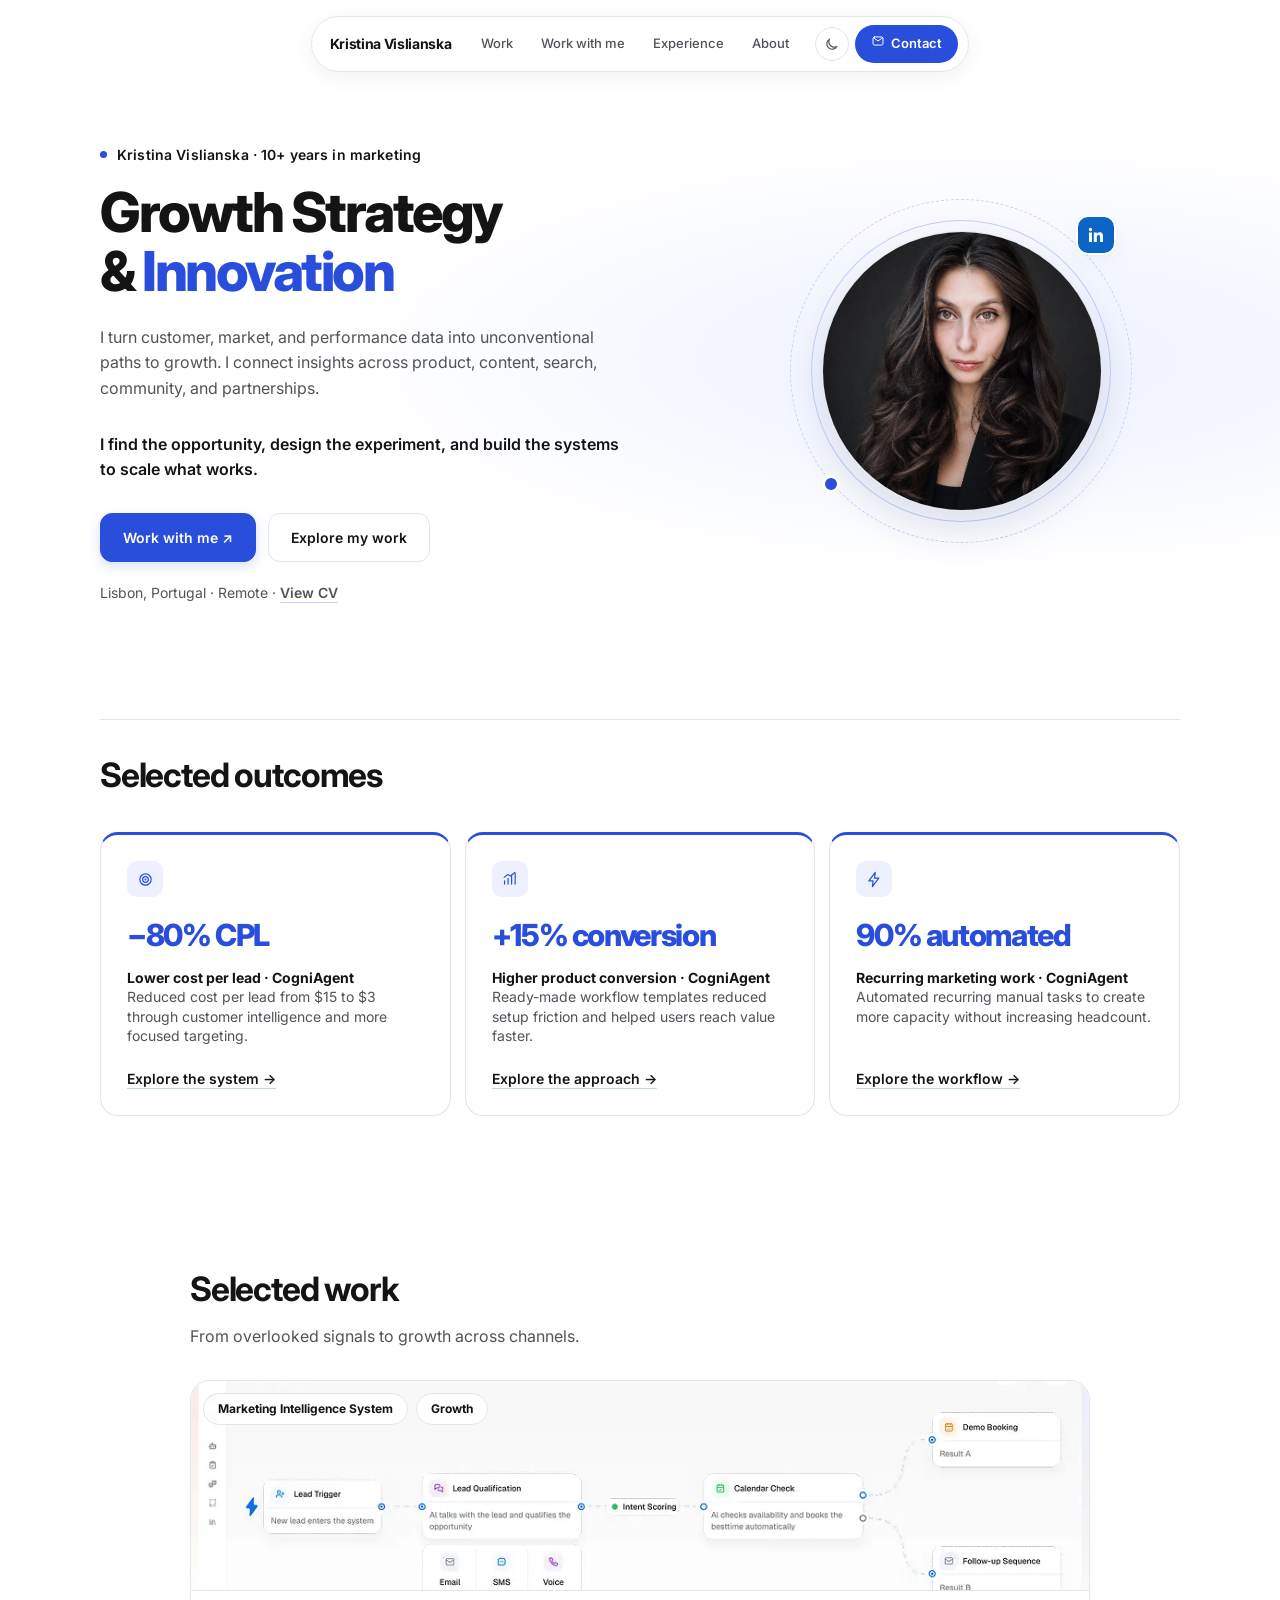
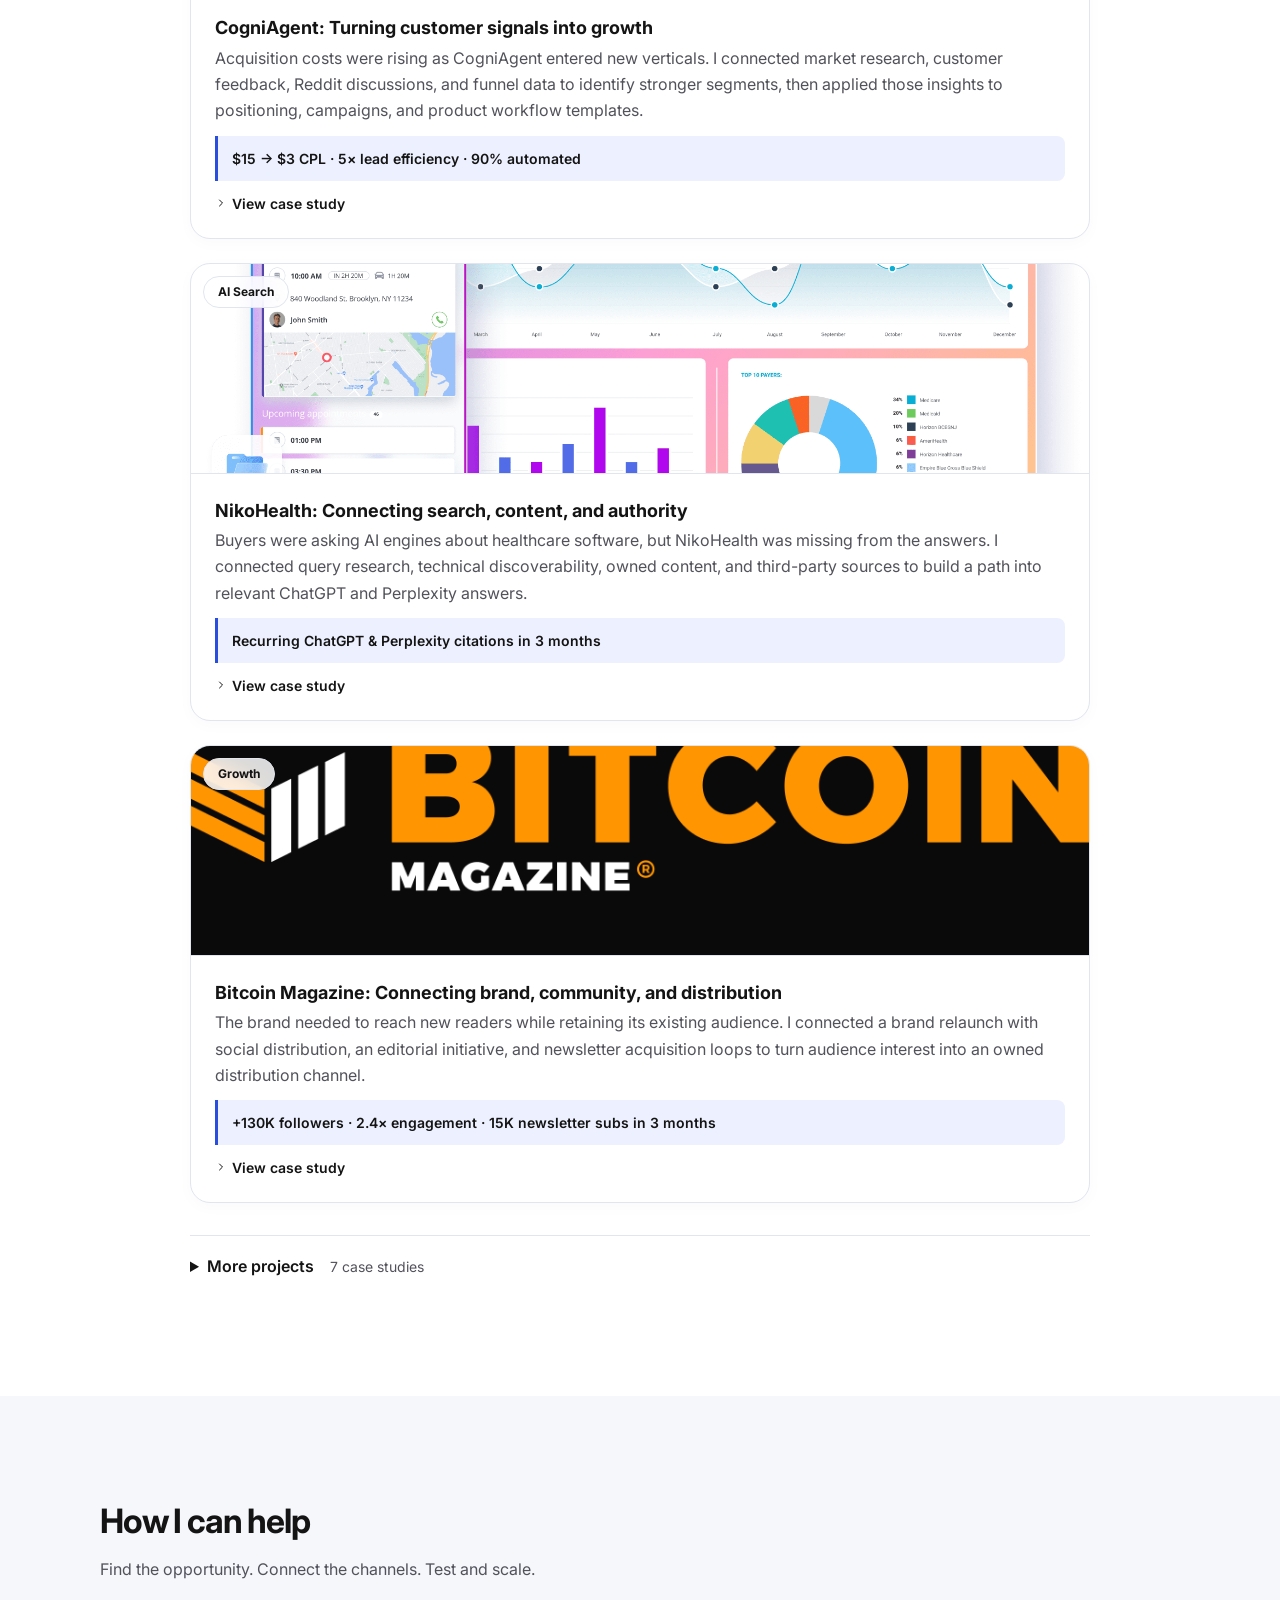
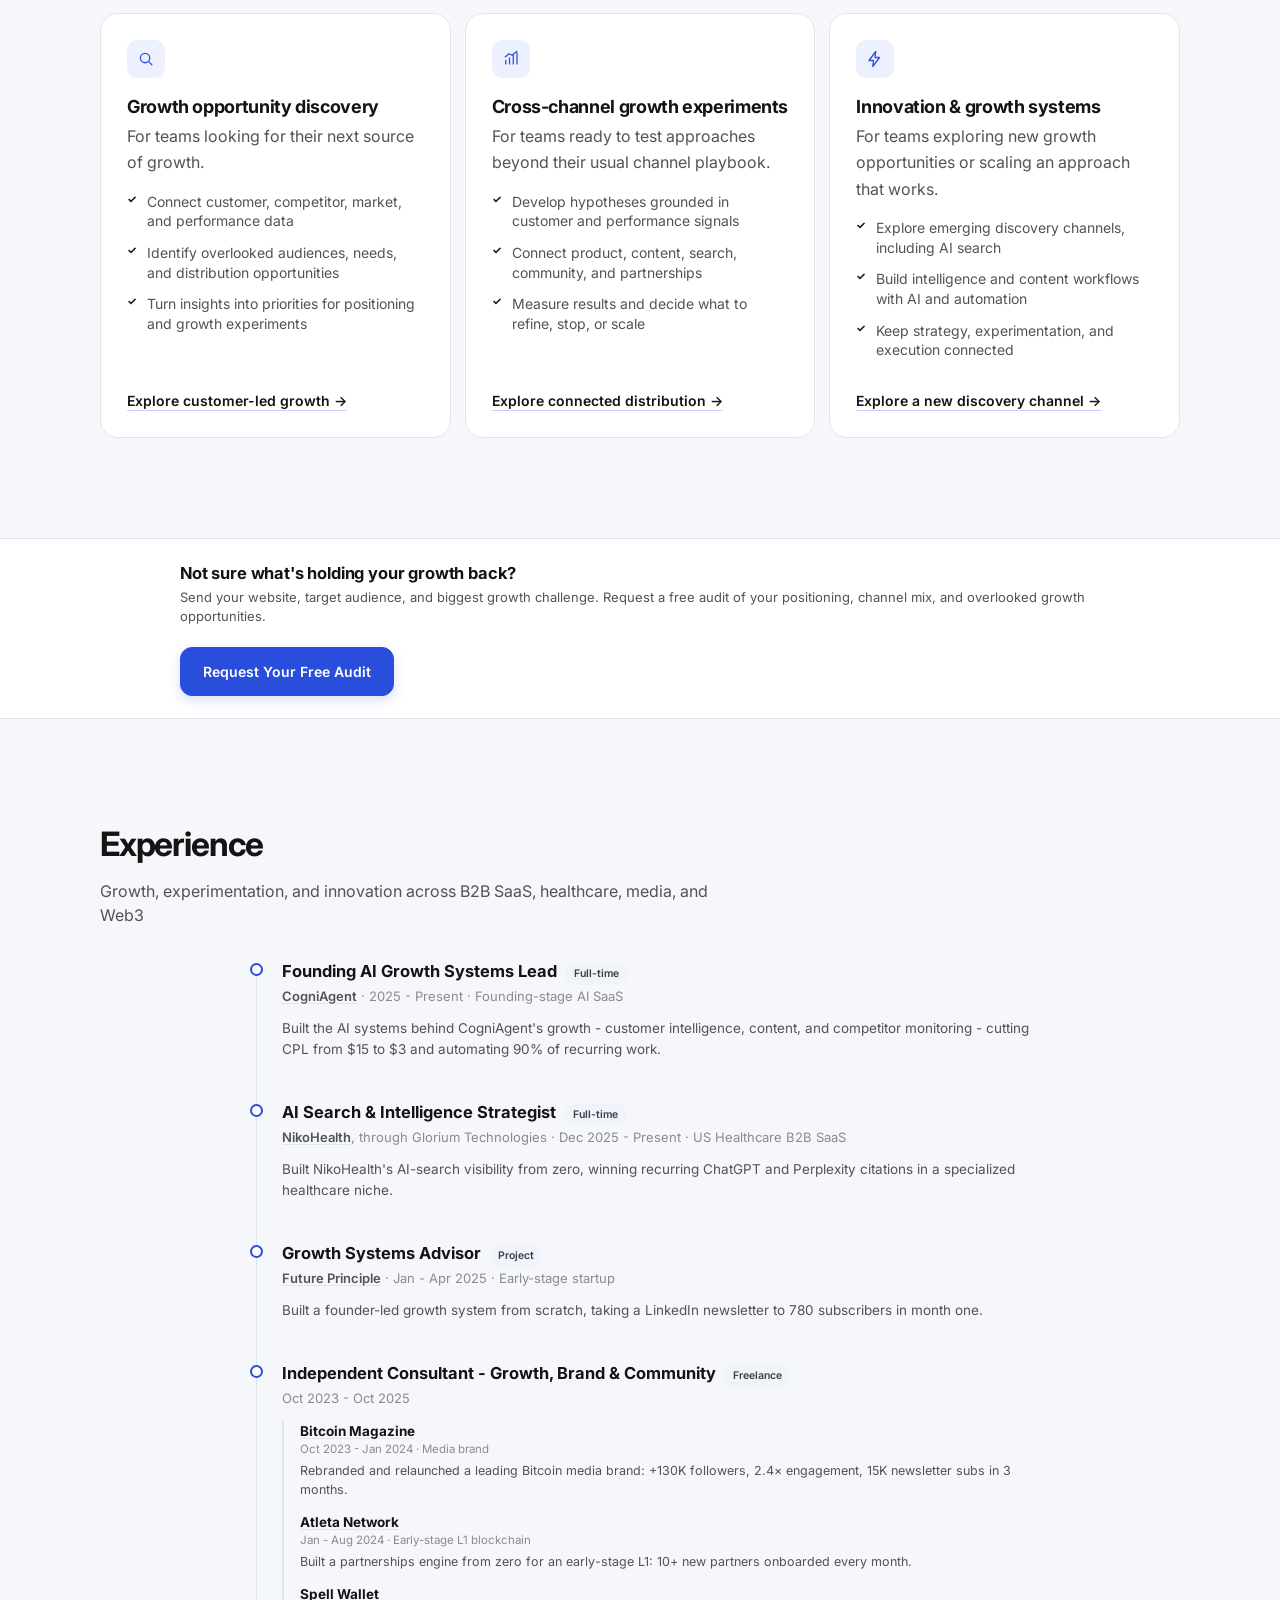
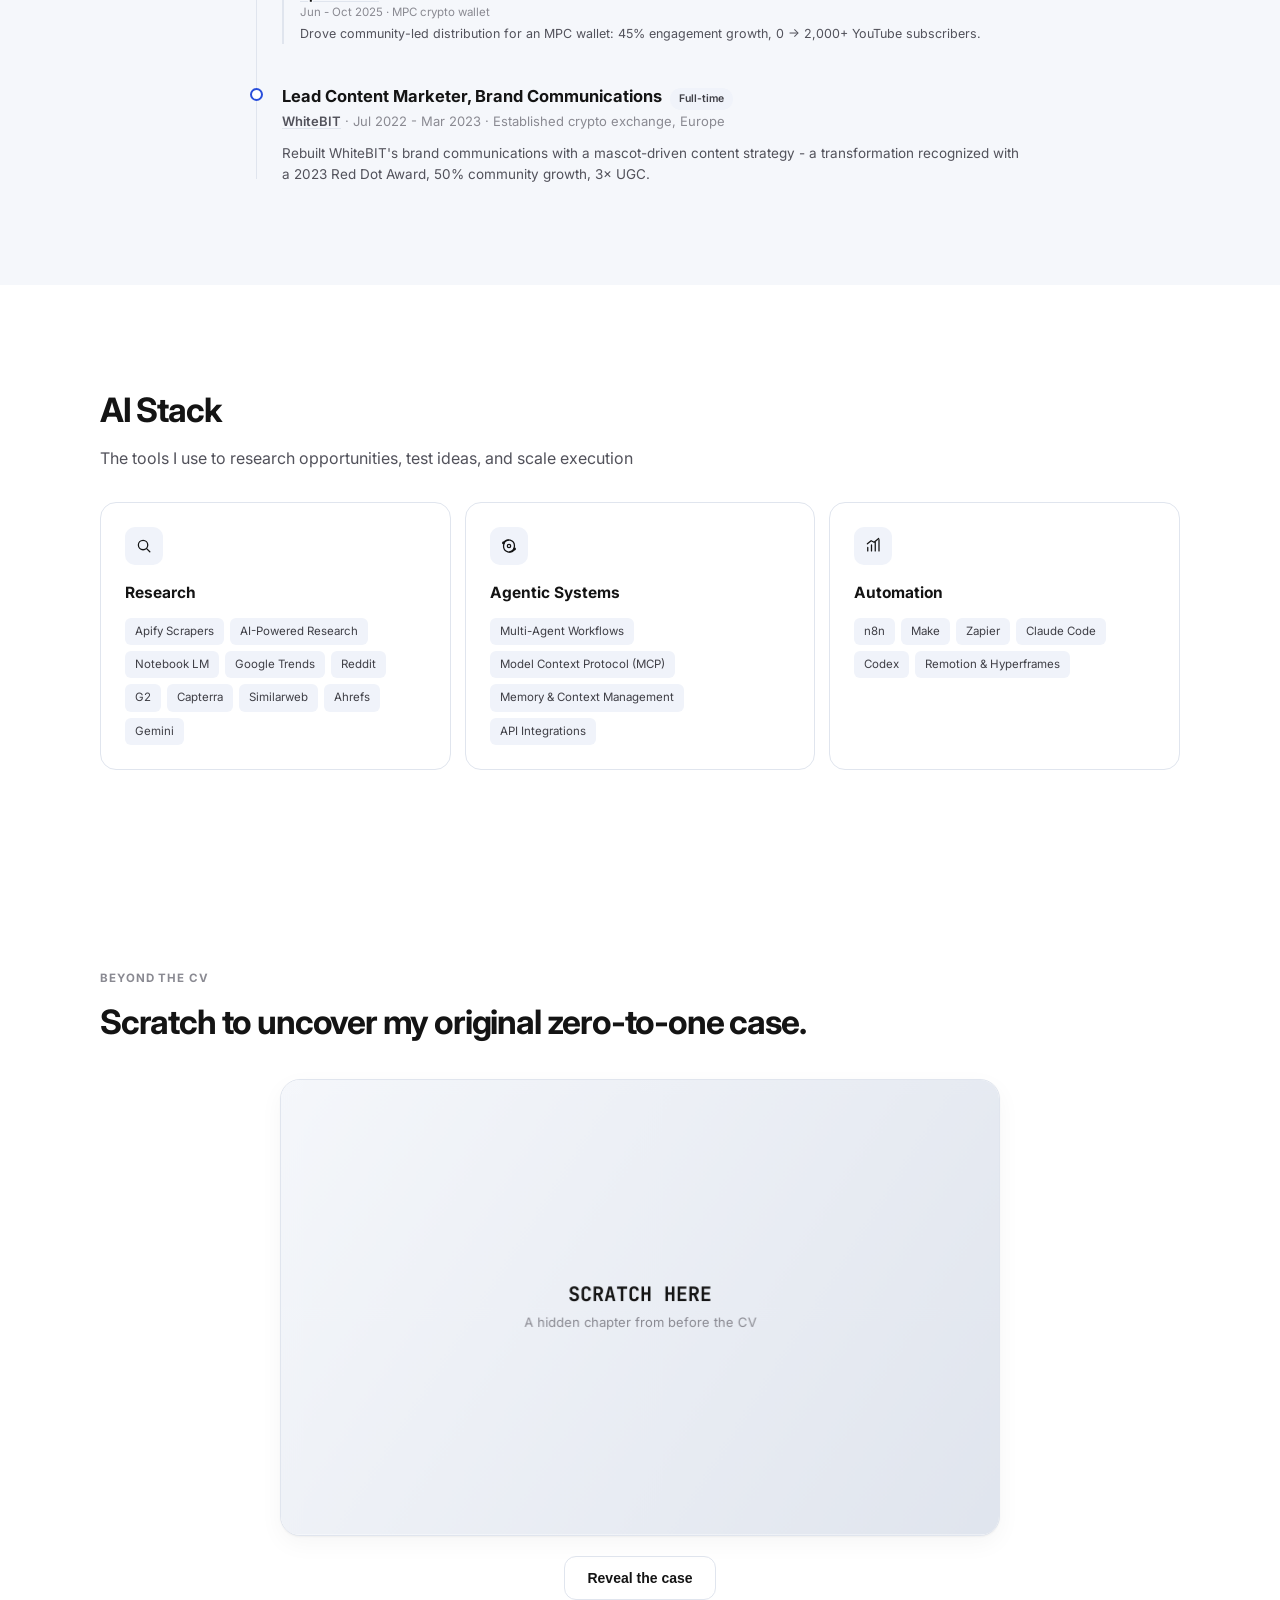
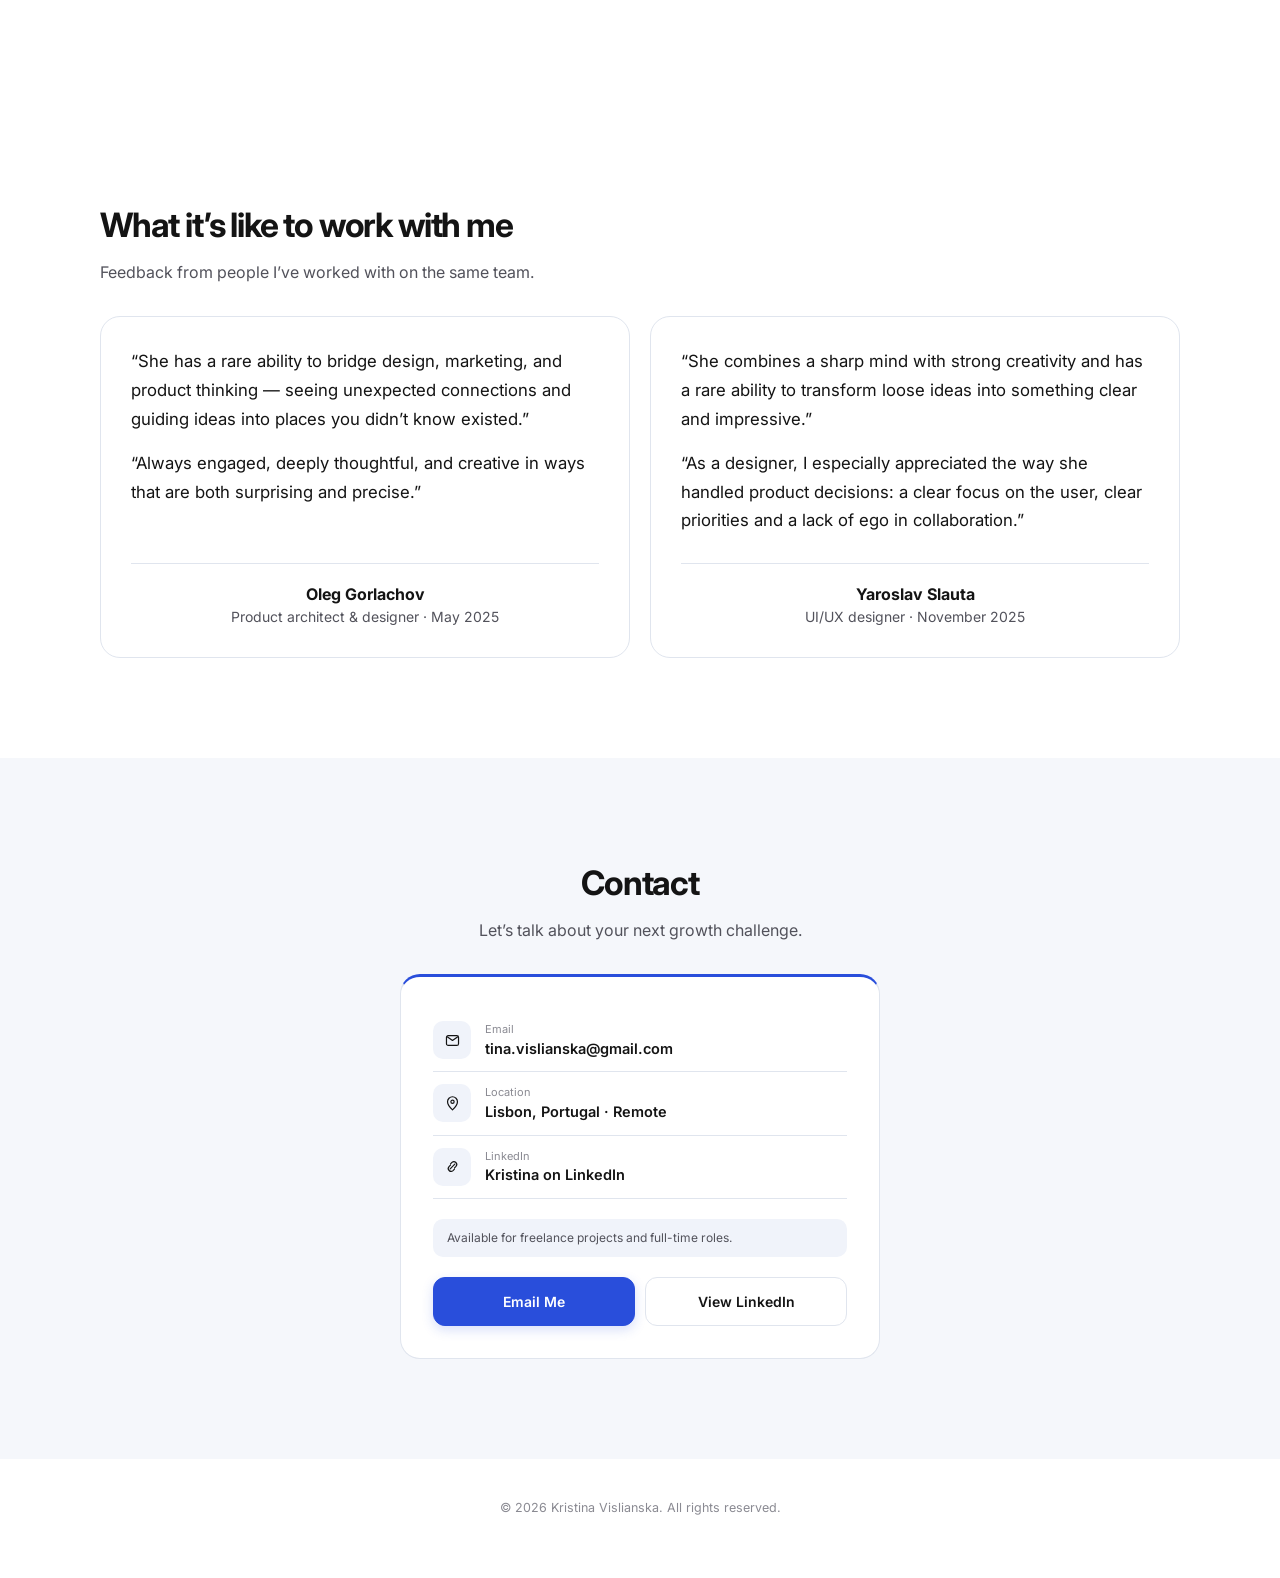
==== index.html @ fed725ab "Add teammate feedback to both site pages" ====
<!DOCTYPE html>
<html lang="en" data-theme="light">
<head>
<meta charset="UTF-8">
<meta name="viewport" content="width=device-width, initial-scale=1.0">
<title>Kristina Vislianska | Growth Strategy &amp; Innovation</title>
<link rel="icon" type="image/svg+xml" href="images/favicon.svg">
<link rel="alternate icon" href="images/favicon.svg">
<meta name="description" content="Kristina Vislianska turns customer, market, and performance data into unconventional growth opportunities across product, content, search, community, and partnerships.">
<meta property="og:title" content="Kristina Vislianska | Growth Strategy &amp; Innovation">
<meta property="og:description" content="Kristina Vislianska turns customer, market, and performance data into unconventional growth opportunities across product, content, search, community, and partnerships.">
<script type="application/ld+json">
{
  "@context": "https://schema.org",
  "@type": "Person",
  "name": "Kristina Vislianska",
  "jobTitle": "Growth Strategist",
  "url": "https://kristinavislianska.com/",
  "sameAs": ["https://www.linkedin.com/in/kristinavislianska"],
  "address": {
    "@type": "PostalAddress",
    "addressLocality": "Lisbon",
    "addressCountry": "Portugal"
  }
}
</script>
<link rel="preconnect" href="https://fonts.googleapis.com">
<link rel="preconnect" href="https://fonts.gstatic.com" crossorigin>
<link href="https://fonts.googleapis.com/css2?family=Inter:wght@400;500;600;700;800&family=JetBrains+Mono:wght@400;500&display=swap" rel="stylesheet">
<style>
  :root {
    --bg: #ffffff;
    --bg-2: #f2f2f2;
    --card: #ffffff;
    --border: #e6e6e6;
    --text: #141414;
    --text-2: #52525b;
    --muted: #8a8a92;
    --accent: #141414;
    --accent-text: #ffffff;
    --tag-bg: #f2f2f2;
    --tag-text: #3f3f46;
    --shadow: 0 1px 2px rgba(0,0,0,0.04), 0 8px 24px rgba(0,0,0,0.04);
  }
  [data-theme="dark"] {
    --bg: #0d0d0f;
    --bg-2: #131316;
    --card: #17171a;
    --border: #26262b;
    --text: #f2f2f3;
    --text-2: #a8a8b0;
    --muted: #6f6f78;
    --accent: #f2f2f3;
    --accent-text: #0d0d0f;
    --tag-bg: #1f1f23;
    --tag-text: #cfcfd4;
    --shadow: 0 1px 2px rgba(0,0,0,0.3), 0 8px 24px rgba(0,0,0,0.35);
  }

  * { box-sizing: border-box; margin: 0; padding: 0; }
  html { scroll-behavior: smooth; }
  body {
    font-family: 'Inter', system-ui, -apple-system, sans-serif;
    background: var(--bg);
    color: var(--text);
    line-height: 1.5;
    -webkit-font-smoothing: antialiased;
    overflow-x: hidden;
  }
  .mono { font-family: 'JetBrains Mono', ui-monospace, monospace; }
  img { max-width: 100%; display: block; }
  a { color: inherit; text-decoration: none; }
  section { padding: 100px 24px; }
  .wrap { max-width: 1080px; margin: 0 auto; }

  /* ── Nav ── */
  .nav-outer { position: fixed; top: 16px; left: 0; right: 0; z-index: 200; display: flex; justify-content: center; padding: 0 16px; }
  .nav {
    display: flex; align-items: center; gap: 4px;
    background: color-mix(in srgb, var(--card) 88%, transparent);
    backdrop-filter: blur(16px) saturate(140%);
    border: 1px solid var(--border);
    border-radius: 100px;
    padding: 8px 10px 8px 18px;
    box-shadow: var(--shadow);
    max-width: 100%;
  }
  .nav-name { font-weight: 700; font-size: 14px; margin-right: 14px; white-space: nowrap; }
  .nav-links { display: flex; gap: 4px; }
  .nav-links a {
    font-size: 13px; font-weight: 500; color: var(--text-2);
    padding: 7px 12px; border-radius: 100px; transition: background .15s, color .15s;
    white-space: nowrap;
  }
  .nav-links a:hover { background: var(--tag-bg); color: var(--text); }
  .nav-right { display: flex; align-items: center; gap: 6px; margin-left: 10px; }
  .icon-btn {
    width: 34px; height: 34px; border-radius: 50%; border: 1px solid var(--border);
    background: transparent; color: var(--text-2); display: flex; align-items: center; justify-content: center;
    cursor: pointer; flex-shrink: 0;
  }
  .icon-btn svg { width: 16px; height: 16px; }
  .nav-cta {
    background: var(--accent); color: var(--accent-text);
    font-size: 13px; font-weight: 600; padding: 9px 16px; border-radius: 100px;
    display: flex; align-items: center; gap: 6px; white-space: nowrap; border: none; cursor: pointer;
  }
  .nav-cta svg { width: 14px; height: 14px; }
  @media (max-width: 760px) {
    .nav-links { display: none; }
    .nav-name { margin-right: 8px; }
  }

  /* ── Section heading ── */
  .sec-head { text-align: center; margin-bottom: 48px; }
  .sec-tag {
    display: inline-flex; align-items: center; gap: 8px;
    font-size: 26px; font-weight: 700; letter-spacing: -0.01em;
  }
  .sec-tag .br { color: var(--muted); font-weight: 500; }
  .sec-sub { color: var(--text-2); font-size: 15px; margin-top: 10px; }

  /* ── Hero ── */
  .hero { padding: 180px 24px 100px; }
  .hero-grid { display: grid; grid-template-columns: 1.15fr 0.85fr; gap: 48px; align-items: center; }
  .hero h1 { font-size: 58px; font-weight: 800; letter-spacing: -0.03em; line-height: 1.03; margin-bottom: 14px; }
  .hero-role { font-size: 17px; color: var(--text-2); margin-bottom: 18px; }
  .hero-role .mono { color: var(--text); }
  .hero-desc { font-size: 16px; color: var(--text-2); max-width: 520px; margin-bottom: 30px; line-height: 1.6; }
  .btn-row { display: flex; gap: 12px; flex-wrap: wrap; }
  .btn {
    display: inline-flex; align-items: center; gap: 8px;
    font-size: 14px; font-weight: 600; padding: 13px 22px; border-radius: 10px;
    border: 1px solid var(--border); cursor: pointer;
  }
  .btn svg { width: 14px; height: 14px; }
  .btn.primary { background: var(--accent); color: var(--accent-text); border-color: var(--accent); }
  .btn.primary:hover { opacity: 0.88; }
  .btn.secondary { background: var(--card); color: var(--text); }
  .btn.secondary:hover { background: var(--tag-bg); }
  .btn.tertiary {
    background: color-mix(in srgb, var(--card) 45%, transparent);
    backdrop-filter: blur(10px) saturate(140%);
    -webkit-backdrop-filter: blur(10px) saturate(140%);
    border: 1px solid color-mix(in srgb, var(--border) 80%, transparent);
    color: var(--text-2);
    font-weight: 500;
    transition: background .2s ease, color .2s ease, border-color .2s ease;
  }
  .btn.tertiary:hover { background: color-mix(in srgb, var(--card) 70%, transparent); color: var(--text); }
  .btn.tertiary .surprise-star {
    display: inline-block;
    animation: surprise-twinkle 2.2s ease-in-out infinite;
  }
  @keyframes surprise-twinkle {
    0%, 100% { transform: scale(1) rotate(0deg); opacity: 1; }
    50% { transform: scale(1.25) rotate(12deg); opacity: 0.55; }
  }
  @media (prefers-reduced-motion: reduce) {
    .btn.tertiary .surprise-star { animation: none; }
  }

  .hero-photo-wrap { position: relative; width: 280px; margin: 0 auto; }
  .hero-photo {
    width: 280px; height: 280px; border-radius: 50%;
    background: linear-gradient(150deg, var(--bg-2), var(--border));
    border: 1px solid var(--border);
    display: flex; align-items: center; justify-content: center;
    font-size: 74px; font-weight: 800; color: var(--muted);
    position: relative; overflow: hidden;
  }
  .hero-photo img { width: 100%; height: 100%; object-fit: cover; }
  .orbit-badge {
    position: absolute; width: 40px; height: 40px; border-radius: 12px;
    background: var(--card); border: 1px solid var(--border); box-shadow: var(--shadow);
    display: flex; align-items: center; justify-content: center; font-size: 16px;
  }
  .linkedin-badge {
    top: -6px; right: -6px; background: #0a66c2; border: 2px solid var(--bg);
    color: #fff; transition: transform .15s ease;
  }
  .linkedin-badge:hover { transform: scale(1.08); }
  .linkedin-badge svg { width: 20px; height: 20px; }
  @media (max-width: 900px) {
    .hero-grid { grid-template-columns: 1fr; text-align: center; }
    .hero-desc { margin-left: auto; margin-right: auto; }
    .btn-row { justify-content: center; }
    .hero h1 { font-size: 42px; }
    .hero-photo-wrap { order: -1; margin-bottom: 12px; width: 200px; }
    .hero-photo { width: 200px; height: 200px; font-size: 56px; }
  }

  /* ── About stats ── */
  .stat-grid { display: grid; grid-template-columns: repeat(4, 1fr); gap: 14px; }
  .stat-card {
    background: var(--card); border: 1px solid var(--border); border-radius: 16px; padding: 22px;
    transition: transform .2s ease, box-shadow .2s ease, border-color .2s ease;
  }
  .stat-card:hover {
    transform: translateY(-4px);
    box-shadow: var(--shadow);
    border-color: var(--text);
  }
  .stat-icon {
    width: 36px; height: 36px; border-radius: 10px; background: var(--tag-bg);
    display: flex; align-items: center; justify-content: center; margin-bottom: 14px;
    transition: background .2s ease;
  }
  .stat-icon svg { width: 17px; height: 17px; color: var(--text); transition: color .2s ease; }
  .stat-card:hover .stat-icon { background: var(--accent); }
  .stat-card:hover .stat-icon svg { color: var(--accent-text); }
  .stat-tag { font-size: 11px; color: var(--muted); margin-bottom: 4px; }
  .stat-num { font-size: 24px; font-weight: 800; letter-spacing: -0.02em; margin-bottom: 4px; }
  .stat-lbl { font-size: 12.5px; color: var(--text-2); line-height: 1.4; }
  .stat-lbl strong { color: var(--text); transition: color .2s ease; }
  .stat-card:hover .stat-lbl strong { color: var(--accent); }
  .stat-lbl a { color: var(--text); font-weight: 600; text-decoration: underline; text-underline-offset: 2px; }
  @media (max-width: 760px) { .stat-grid { grid-template-columns: repeat(2, 1fr); } }

  /* ── Services ── */
  .service-grid { display: grid; grid-template-columns: repeat(2, 1fr); gap: 14px; }
  .service-card {
    background: var(--card); border: 1px solid var(--border); border-radius: 16px; padding: 26px;
    transition: transform .2s ease, box-shadow .2s ease, border-color .2s ease;
  }
  .service-card:hover {
    transform: translateY(-4px);
    box-shadow: var(--shadow);
    border-color: var(--text);
  }
  .service-icon {
    width: 38px; height: 38px; border-radius: 10px; background: var(--tag-bg);
    display: flex; align-items: center; justify-content: center; margin-bottom: 16px;
    transition: background .2s ease;
  }
  .service-icon svg { width: 18px; height: 18px; transition: color .2s ease; }
  .service-card:hover .service-icon { background: var(--accent); }
  .service-card:hover .service-icon svg { color: var(--accent-text); }
  .service-card h3 { font-size: 15.5px; font-weight: 700; margin-bottom: 4px; }
  .service-sub { font-size: 12px; color: var(--muted); margin-bottom: 10px; transition: color .2s ease; }
  .service-card:hover .service-sub { color: var(--text); }
  .service-card p { font-size: 12.5px; color: var(--text-2); line-height: 1.55; margin-bottom: 16px; }
  .service-card ul { list-style: none; }
  .service-card li {
    font-size: 12.5px; color: var(--text-2); padding-left: 20px; position: relative; margin-bottom: 8px; line-height: 1.4;
  }
  .service-card li::before {
    content: '✓'; position: absolute; left: 0; color: var(--text); font-weight: 700; font-size: 11px;
    transition: color .2s ease;
  }
  .service-card:hover li::before { color: var(--accent); }
  @media (max-width: 560px) { .service-grid { grid-template-columns: 1fr; } }

  /* ── Audit banner ── */
  .audit-banner {
    padding: 22px 24px; background: var(--card);
    border-top: 1px solid var(--border); border-bottom: 1px solid var(--border);
  }
  .audit-banner-inner {
    max-width: 920px; margin: 0 auto; display: flex; align-items: center; justify-content: space-between;
    gap: 20px; flex-wrap: wrap;
  }
  .audit-banner-text { text-align: left; }
  .audit-banner h2 { font-size: 16.5px; font-weight: 700; letter-spacing: -0.01em; margin-bottom: 2px; }
  .audit-banner p { font-size: 13px; color: var(--text-2); margin: 0; }
  .audit-banner .btn.primary { flex-shrink: 0; animation: audit-bounce 2.4s ease-in-out infinite; }
  @keyframes audit-bounce {
    0%, 100% { transform: translateY(0); }
    50% { transform: translateY(-5px); }
  }
  @media (max-width: 640px) {
    .audit-banner-inner { flex-direction: column; text-align: center; }
    .audit-banner-text { text-align: center; }
  }

  /* ── AI Stack ── */
  .stack-grid { display: grid; grid-template-columns: repeat(3, 1fr); gap: 14px; }
  .stack-card {
    background: var(--card); border: 1px solid var(--border); border-radius: 16px; padding: 24px;
    transition: transform .2s ease, box-shadow .2s ease, border-color .2s ease;
  }
  .stack-card:hover {
    transform: translateY(-4px);
    box-shadow: var(--shadow);
    border-color: var(--text);
  }
  .stack-icon {
    width: 38px; height: 38px; border-radius: 10px; background: var(--tag-bg);
    display: flex; align-items: center; justify-content: center; margin-bottom: 16px;
    transition: background .2s ease;
  }
  .stack-icon svg { width: 18px; height: 18px; color: var(--text); transition: color .2s ease; }
  .stack-card:hover .stack-icon { background: var(--accent); }
  .stack-card:hover .stack-icon svg { color: var(--accent-text); }
  .stack-card h3 { font-size: 15.5px; font-weight: 700; margin-bottom: 14px; }
  .stack-tags { display: flex; flex-wrap: wrap; gap: 6px; }
  .stack-tag { font-size: 11.5px; background: var(--tag-bg); color: var(--tag-text); padding: 5px 10px; border-radius: 6px; }
  @media (max-width: 900px) { .stack-grid { grid-template-columns: repeat(2, 1fr); } }
  @media (max-width: 560px) { .stack-grid { grid-template-columns: 1fr; } }

  /* ── Experience timeline ── */
  .timeline { position: relative; padding-left: 32px; max-width: 780px; margin: 0 auto; }
  .timeline::before { content: ''; position: absolute; left: 6px; top: 6px; bottom: 6px; width: 1px; background: var(--border); }
  .tl-item { position: relative; padding-bottom: 40px; }
  .tl-item:last-child { padding-bottom: 0; }
  .tl-dot { position: absolute; left: -32px; top: 4px; width: 13px; height: 13px; border-radius: 50%; background: var(--card); border: 2px solid var(--text); }
  .tl-head { display: flex; flex-wrap: wrap; align-items: baseline; gap: 8px; margin-bottom: 2px; }
  .tl-role { font-size: 16.5px; font-weight: 700; }
  .tl-badge { font-size: 10.5px; background: var(--tag-bg); color: var(--tag-text); padding: 3px 9px; border-radius: 100px; font-weight: 600; }
  .tl-meta { font-size: 13px; color: var(--muted); margin-bottom: 12px; }
  .tl-meta strong { color: var(--text-2); font-weight: 600; }
  .tl-co-link { text-decoration: underline; text-underline-offset: 2px; text-decoration-color: var(--border); transition: text-decoration-color .15s ease; }
  .tl-co-link:hover { text-decoration-color: currentColor; }
  .tl-item ul { list-style: none; margin-bottom: 10px; }
  .tl-item li { font-size: 13.5px; color: var(--text-2); padding-left: 18px; position: relative; margin-bottom: 7px; line-height: 1.55; }
  .tl-item li::before { content: '▸'; position: absolute; left: 0; color: var(--muted); font-size: 11px; top: 2px; }
  .tl-item > p { font-size: 13.5px; color: var(--text-2); line-height: 1.55; margin-bottom: 0; }
  .tl-sub { margin-top: 12px; padding-left: 16px; border-left: 2px solid var(--border); }
  .tl-sub-item { margin-bottom: 12px; }
  .tl-sub-item:last-child { margin-bottom: 0; }
  .tl-sub-role { font-size: 13.5px; font-weight: 700; }
  .tl-sub-meta { font-size: 11.5px; color: var(--muted); margin-bottom: 4px; }
  .tl-sub-item p { font-size: 12.5px; color: var(--text-2); line-height: 1.5; }

  /* ── Scratch case ── */
  .scratch-eyebrow {
    font-size: 11.5px; font-weight: 700; letter-spacing: .08em; text-transform: uppercase;
    color: var(--muted); margin-bottom: 10px;
  }
  .scratch-card {
    position: relative; max-width: 720px; margin: 0 auto; border-radius: 20px; overflow: hidden;
    border: 1px solid var(--border); background: var(--card); box-shadow: var(--shadow);
  }
  .scratch-revealed { padding: 44px 40px; }
  .scratch-label {
    font-size: 11.5px; font-weight: 700; letter-spacing: .06em; text-transform: uppercase;
    color: var(--muted); margin-bottom: 10px;
  }
  .scratch-revealed h3 { font-size: 22px; font-weight: 800; letter-spacing: -0.01em; line-height: 1.3; margin-bottom: 14px; }
  .scratch-revealed p { font-size: 14.5px; color: var(--text-2); line-height: 1.6; margin-bottom: 20px; max-width: 580px; }
  .scratch-tags { display: flex; flex-wrap: wrap; gap: 6px; }
  .scratch-press {
    display: flex; align-items: center; gap: 12px; margin-top: 20px;
    padding-top: 20px; border-top: 1px solid var(--border);
  }
  .scratch-press-cover {
    width: 48px; height: 64px; object-fit: cover; border-radius: 6px;
    border: 1px solid var(--border); flex-shrink: 0;
  }
  .scratch-press-label {
    font-size: 11px; font-weight: 700; letter-spacing: .05em; text-transform: uppercase; color: var(--muted);
  }
  .scratch-press-title { font-size: 14px; font-weight: 700; color: var(--text); margin-top: 2px; }
  .scratch-press-sub { font-size: 12.5px; color: var(--text-2); margin-top: 2px; }
  .scratch-canvas {
    position: absolute; inset: 0; width: 100%; height: 100%; display: block;
    cursor: pointer; touch-action: none; transition: opacity .5s ease;
  }
  .scratch-card.is-revealed .scratch-canvas { opacity: 0; pointer-events: none; }
  .scratch-actions { text-align: center; margin-top: 20px; }
  .scratch-card.scratch-hint { animation: scratch-ring-pulse 0.9s ease-in-out 2; }
  .scratch-card.scratch-hint .scratch-canvas { animation: scratch-shimmer 0.9s ease-in-out 2; }
  @keyframes scratch-ring-pulse {
    0%, 100% { box-shadow: var(--shadow); }
    50% { box-shadow: 0 0 0 6px color-mix(in srgb, var(--text) 12%, transparent), var(--shadow); }
  }
  @keyframes scratch-shimmer {
    0%, 100% { filter: brightness(1); }
    50% { filter: brightness(1.15); }
  }
  @media (max-width: 560px) {
    .scratch-revealed { padding: 32px 24px; }
    .scratch-revealed h3 { font-size: 19px; }
  }
  @media (prefers-reduced-motion: reduce) {
    .scratch-canvas { transition: none; }
    .scratch-card.scratch-hint, .scratch-card.scratch-hint .scratch-canvas { animation: none; }
    html { scroll-behavior: auto; }
  }

  /* ── Cases ── */
  .case-grid { display: grid; grid-template-columns: 1fr; gap: 16px; max-width: 780px; margin: 0 auto; }
  .case-card {
    background: var(--card); border: 1px solid var(--border); border-radius: 16px; overflow: hidden;
    transition: transform .2s ease, box-shadow .2s ease, border-color .2s ease;
    position: relative;
  }
  .case-card:hover { transform: translateY(-4px); box-shadow: var(--shadow); border-color: var(--text); }
  .case-card img { width: 100%; height: 150px; object-fit: cover; border-bottom: 1px solid var(--border); }
  .case-category-badge {
    position: absolute; top: 12px; left: 12px; z-index: 2;
    background: color-mix(in srgb, var(--card) 85%, transparent);
    backdrop-filter: blur(10px) saturate(140%);
    -webkit-backdrop-filter: blur(10px) saturate(140%);
    border: 1px solid var(--border);
    color: var(--text); font-size: 12px; font-weight: 700;
    padding: 6px 14px; border-radius: 100px;
  }
  .case-badge-row {
    position: absolute; top: 12px; left: 12px; z-index: 2;
    display: flex; flex-wrap: wrap; gap: 8px; max-width: calc(100% - 24px);
  }
  .case-badge-row .case-category-badge { position: static; }
  .case-award-badge {
    position: absolute; top: 12px; right: 12px; z-index: 2;
    background: color-mix(in srgb, var(--card) 85%, transparent);
    backdrop-filter: blur(10px) saturate(140%);
    -webkit-backdrop-filter: blur(10px) saturate(140%);
    border: 1px solid var(--border);
    color: var(--text); font-size: 12px; font-weight: 700;
    padding: 6px 14px 6px 10px; border-radius: 100px;
    display: flex; align-items: center; gap: 6px;
  }
  .case-award-badge .dot { width: 9px; height: 9px; border-radius: 50%; background: #e5202e; flex-shrink: 0; }
  .case-github-badge {
    position: absolute; top: 12px; right: 12px; z-index: 2;
    width: 32px; height: 32px; display: flex; align-items: center; justify-content: center;
    background: color-mix(in srgb, var(--card) 85%, transparent);
    backdrop-filter: blur(10px) saturate(140%);
    -webkit-backdrop-filter: blur(10px) saturate(140%);
    border: 1px solid var(--border);
    border-radius: 50%; color: var(--text);
  }
  .case-github-badge svg { width: 16px; height: 16px; }
  .case-cover { width: 100%; height: 150px; border-bottom: 1px solid var(--border); background: var(--bg-2); display: block; }
  .case-cover text { font-family: Inter, sans-serif; }
  .case-body { padding: 18px; }
  .case-card h3 { font-size: 15.5px; font-weight: 700; margin-bottom: 4px; }
  .case-role { font-size: 11.5px; color: var(--muted); margin-bottom: 10px; }
  .case-card > .case-body > p { font-size: 12.5px; color: var(--text-2); line-height: 1.5; margin-bottom: 12px; }
  .case-result { font-size: 12px; font-weight: 600; background: var(--tag-bg); color: var(--text); padding: 8px 10px; border-radius: 8px; margin-bottom: 12px; }
  .case-toggle {
    font-size: 12.5px; font-weight: 600; color: var(--text); cursor: pointer;
    display: flex; align-items: center; gap: 5px; list-style: none;
  }
  .case-toggle::-webkit-details-marker { display: none; }
  .case-toggle svg { width: 12px; height: 12px; transition: transform .15s; }
  details[open] .case-toggle svg { transform: rotate(90deg); }
  .case-detail { margin-top: 14px; padding-top: 14px; border-top: 1px solid var(--border); }
  .case-detail h4 { font-size: 11px; text-transform: uppercase; letter-spacing: .05em; color: var(--muted); margin: 12px 0 6px; }
  .case-detail h4:first-child { margin-top: 0; }
  .case-detail p, .case-detail ul { font-size: 12.5px; color: var(--text-2); line-height: 1.55; }
  .case-detail ul { list-style: none; margin-bottom: 10px; }
  .case-detail li { padding-left: 14px; position: relative; margin-bottom: 6px; }
  .case-detail li::before { content: '•'; position: absolute; left: 0; color: var(--text); font-weight: 700; }
  .case-lead { font-weight: 700; color: var(--text); margin-bottom: 6px !important; }
  .case-detail li strong { color: var(--text); }
  .case-list-grid { display: grid; grid-template-columns: repeat(2, 1fr); gap: 0 20px; }
  @media (max-width: 640px) { .case-list-grid { grid-template-columns: 1fr; } }

  .case-stat-grid { display: grid; grid-template-columns: repeat(auto-fit, minmax(78px, 1fr)); gap: 6px; margin-bottom: 16px; }
  .case-stat { background: var(--tag-bg); border-radius: 8px; padding: 12px 6px; text-align: center; }
  .case-stat-icon { width: 22px; height: 22px; margin: 0 auto 6px; color: var(--text); }
  .case-stat-icon svg { width: 100%; height: 100%; }
  .case-stat-num { font-size: 18px; font-weight: 800; color: var(--text); white-space: nowrap; letter-spacing: -0.01em; }
  .case-stat-lbl { font-size: 10px; color: var(--muted); margin-top: 3px; }
  .case-card:has(.case-stat-grid) .case-result:has(+ details[open]) { display: none; }
  .case-scheme { display: flex; flex-direction: column; margin-top: 16px; }
  .case-scheme-block {
    background: var(--tag-bg); border-radius: 12px; padding: 18px 20px; flex: 1;
    border: 1px solid transparent; transition: transform .2s ease, border-color .2s ease, background .2s ease;
  }
  .case-scheme-block:hover { transform: translateY(-4px); border-color: var(--text); background: var(--card); }
  .case-scheme-label {
    font-size: 11.5px; font-weight: 700; text-transform: uppercase; letter-spacing: .05em;
    color: var(--muted); margin-bottom: 12px;
  }
  .case-scheme-block ul.case-list-grid { margin-bottom: 0; grid-template-columns: 1fr; }
  .case-scheme-connector {
    display: flex; align-items: center; justify-content: center; padding: 4px 0; color: var(--muted);
  }
  .case-scheme-connector svg { width: 14px; height: 14px; transform: rotate(90deg); }
  @media (min-width: 760px) {
    .case-scheme { flex-direction: row; align-items: stretch; gap: 4px; }
    .case-scheme-connector { padding: 0 4px; }
    .case-scheme-connector svg { transform: none; }
    .case-scheme-block ul.case-list-grid { font-size: 13px; }
  }

  /* ── Contact ── */
  .contact-card {
    max-width: 480px; margin: 0 auto; background: var(--card); border: 1px solid var(--border);
    border-radius: 20px; padding: 32px;
  }
  .contact-row { display: flex; align-items: center; gap: 14px; padding: 12px 0; border-bottom: 1px solid var(--border); }
  .contact-row:last-of-type { border-bottom: none; }
  .contact-row .ic {
    width: 38px; height: 38px; border-radius: 10px; background: var(--tag-bg);
    display: flex; align-items: center; justify-content: center; flex-shrink: 0;
  }
  .contact-row .ic svg { width: 17px; height: 17px; }
  .contact-row .lbl { font-size: 11px; color: var(--muted); }
  .contact-row .val { font-size: 14.5px; font-weight: 600; }
  .contact-status {
    margin-top: 20px; font-size: 12px; color: var(--text-2);
    background: var(--tag-bg); padding: 10px 14px; border-radius: 10px;
  }
  .contact-status strong { color: var(--text); }
  .contact-cta { display: flex; gap: 10px; margin-top: 20px; }
  .contact-cta .btn { flex: 1; justify-content: center; }

  footer { text-align: center; padding: 40px 24px 60px; font-size: 12.5px; color: var(--muted); }

  #note-content-placeholder { display: none; }

  /* Portfolio hierarchy and readable case studies. */
  .hero { padding: 140px 24px 64px; }
  .hero h1 { font-size: clamp(2.1rem, 4.3vw, 3.6rem); line-height: 1.08; }
  .hero-name { font-size: 1rem; font-weight: 600; margin-bottom: 18px; }
  .hero-meta { color: var(--text-2); font-size: .875rem; margin-top: 20px; }
  .text-link { display: inline-block; font-size: .875rem; font-weight: 600; text-decoration: underline; text-underline-offset: 4px; }
  #outcomes { padding-top: 32px; padding-bottom: 48px; }
  .stat-grid, .service-grid { grid-template-columns: repeat(3, minmax(0, 1fr)); }
  .stat-lbl, .service-card li, .case-result, .case-toggle, .case-detail h4, .case-stat-lbl { font-size: .875rem; }
  .stat-card .text-link { margin-top: 16px; }
  .service-card p, .case-card > .case-body > p, .case-detail p, .case-detail ul { font-size: 1rem; line-height: 1.65; }
  .service-card h3, .case-card h3 { font-size: 1.125rem; line-height: 1.4; }
  .service-card li { margin-bottom: 12px; }
  .case-body { padding: 24px; }
  .case-scheme-block { min-width: 0; }
  .case-scheme-block ul.case-list-grid { font-size: 1rem; }
  .case-grid { max-width: 900px; gap: 24px; }
  .case-card[id], #scratch-case { scroll-margin-top: 100px; }
  .case-card img { height: 210px; }
  .more-projects { max-width: 900px; margin: 32px auto 0; }
  .more-projects > summary { cursor: pointer; font-size: 1rem; font-weight: 600; padding: 18px 0; border-top: 1px solid var(--border); }
  .more-count { font-size: .875rem; font-weight: 400; color: var(--text-2); margin-left: 12px; }
  .more-projects[open] > summary { margin-bottom: 12px; }
  .contact-row .val { overflow-wrap: anywhere; }
  a:focus-visible, button:focus-visible, summary:focus-visible { outline: 2px solid var(--text); outline-offset: 5px; }
  @media (max-width: 900px) {
    .service-grid { grid-template-columns: 1fr; }
    .hero-photo-wrap { order: 0; }
    .case-scheme { flex-direction: column; }
  }
  @media (max-width: 600px) {
    section { padding: 64px 20px; }
    .hero { padding: 116px 20px 48px; }
    .stat-grid { grid-template-columns: 1fr; }
    .case-body { padding: 20px; }
    .case-stat-grid { grid-template-columns: repeat(2, minmax(0, 1fr)); }
    .case-card img { height: 170px; }
  }
  @media (prefers-reduced-motion: reduce) {
    html { scroll-behavior: auto; }
    *, *::before, *::after { animation: none !important; transition: none !important; }
  }
  .case-strategy { margin-bottom: 24px; }
  .case-strategy h4 { color: var(--text); }

  /* Subtle editorial identity: ink, cobalt, and connected signals. */
  :root {
    --accent: #294edb;
    --accent-text: #fff;
    --bg-2: #f5f7fb;
    --tag-bg: #f0f3fa;
    --border: #e0e5ee;
    --signal-soft: #edf1ff;
    --signal-line: #c5d0fb;
  }
  [data-theme="dark"] {
    --accent: #a9bbff;
    --accent-text: #111a35;
    --bg-2: #121722;
    --tag-bg: #1c2333;
    --border: #2c3447;
    --signal-soft: #1b2543;
    --signal-line: #3c4f88;
  }
  .hero { position: relative; isolation: isolate; padding-bottom: 84px; }
  .hero::before { content: ''; position: absolute; inset: 90px 0 0; z-index: -1; pointer-events: none; background: radial-gradient(ellipse at 78% 45%, var(--signal-soft), transparent 48%); }
  .hero-name { display: inline-flex; align-items: center; gap: 10px; font-size: .875rem; letter-spacing: .01em; }
  .hero-name::before { content: ''; width: 7px; height: 7px; background: var(--accent); border-radius: 50%; flex-shrink: 0; }
  .hero h1 { letter-spacing: -.045em; line-height: 1.07; margin-bottom: 24px; }
  .hero-highlight { color: var(--accent); }
  .hero-desc strong { color: var(--text); font-weight: 600; }
  .hero-photo-wrap { width: 300px; padding: 10px; border: 1px solid var(--signal-line); border-radius: 50%; }
  .hero-photo-wrap::before { content: ''; position: absolute; inset: -22px; border: 1px dashed var(--signal-line); border-radius: 50%; pointer-events: none; }
  .hero-photo-wrap::after { content: ''; position: absolute; width: 12px; height: 12px; border: 3px solid var(--bg); background: var(--accent); border-radius: 50%; left: 10px; bottom: 28px; }
  .hero-photo { box-shadow: 0 18px 42px rgba(15,30,70,.12); }
  .btn { border-radius: 12px; transition: background .2s, box-shadow .2s; }
  .btn.primary { box-shadow: 0 4px 12px color-mix(in srgb, var(--accent) 18%, transparent); }
  .nav { box-shadow: 0 5px 24px rgba(15,30,70,.06); }
  .nav-name { letter-spacing: -.025em; }
  .sec-head { text-align: left; margin-bottom: 32px; }
  .sec-tag { font-size: clamp(1.6rem, 3vw, 2.1rem); letter-spacing: -.035em; }
  .sec-sub { max-width: 650px; font-size: 1rem; }
  #outcomes .sec-head { border-top: 1px solid var(--border); padding-top: 30px; }
  .stat-card { display: flex; flex-direction: column; padding: 26px; border-radius: 18px; border-top: 3px solid var(--accent); }
  .stat-num { font-size: clamp(1.5rem, 2.45vw, 1.9rem); color: var(--accent); letter-spacing: -.045em; line-height: 1.2; margin: 6px 0 14px; }
  .stat-icon, .service-icon { background: var(--signal-soft); color: var(--accent); }
  .stat-icon svg { color: var(--accent); }
  .stat-card .text-link { margin-top: auto; padding-top: 22px; }
  .text-link { text-decoration-color: var(--signal-line); text-decoration-thickness: 1px; transition: color .2s; }
  .text-link:hover { color: var(--accent); }
  #cases .sec-head { max-width: 900px; margin-left: auto; margin-right: auto; }
  .case-card { border-radius: 20px; box-shadow: 0 4px 16px rgba(15,30,70,.025); }
  .case-card:hover { transform: translateY(-2px); border-color: var(--signal-line); }
  .case-result { background: var(--signal-soft); border-left: 3px solid var(--accent); border-radius: 0 8px 8px 0; padding: 12px 14px; }
  .case-strategy { padding: 4px 0 4px 20px; border-left: 1px solid var(--signal-line); }
  .case-strategy h4 { color: var(--accent); }
  .service-card { display: flex; flex-direction: column; border-radius: 18px; }
  .service-card .text-link { margin-top: auto; padding-top: 18px; }
  .service-card h3 { letter-spacing: -.02em; }
  .tl-dot { border-color: var(--accent); }
  #contact .sec-head { text-align: center; }
  #contact .sec-sub { margin-left: auto; margin-right: auto; }
  .contact-card { border-top: 3px solid var(--accent); }
  .feedback-grid { display: grid; grid-template-columns: repeat(2, minmax(0, 1fr)); gap: 20px; }
  .feedback-card { display: flex; flex-direction: column; background: var(--card); border: 1px solid var(--border); border-radius: 20px; padding: 30px; }
  .feedback-card blockquote { flex: 1; color: var(--text); font-size: 1.05rem; line-height: 1.7; }
  .feedback-card blockquote p + p { margin-top: 16px; }
  .feedback-card footer { margin-top: 28px; padding: 18px 0 0; border-top: 1px solid var(--border); color: var(--text-2); font-size: .875rem; }
  .feedback-card footer strong { display: block; color: var(--text); font-size: 1rem; }
  @media (max-width: 900px) {
    .hero-photo-wrap { width: 220px; margin-top: 18px; }
    .hero-photo { width: 200px; height: 200px; }
    .hero h1 { font-size: clamp(2.1rem, 6.5vw, 3.6rem); }
    .hero { padding-bottom: 64px; }
  }
  @media (max-width: 600px) {
    .feedback-grid { grid-template-columns: 1fr; }
    .feedback-card { padding: 24px; }
    .hero::before { background: radial-gradient(ellipse at 50% 85%, var(--signal-soft), transparent 58%); }
    .stat-card { padding: 22px; }
    .stat-num { font-size: 1.9rem; }
    .hero-photo-wrap::before { inset: -14px; }
  }
</style>
<script type="text/javascript">
  (function(c,l,a,r,i,t,y){
    c[a]=c[a]||function(){(c[a].q=c[a].q||[]).push(arguments)};
    t=l.createElement(r);t.async=1;t.src="https://www.clarity.ms/tag/"+i;
    y=l.getElementsByTagName(r)[0];y.parentNode.insertBefore(t,y);
  })(window, document, "clarity", "script", "yhr2owpoyf");
</script>
</head>
<body>

<div class="nav-outer">
  <nav class="nav">
    <div class="nav-name">Kristina Vislianska</div>
    <div class="nav-links">
      <a href="#cases">Work</a>
      <a href="work-with-me/">Work with me</a>
      <a href="#experience">Experience</a>
      <a href="#about">About</a>
    </div>
    <div class="nav-right">
      <button class="icon-btn" id="dark-toggle" aria-label="Toggle dark mode"></button>
      <a href="#contact" class="nav-cta"><span id="nav-mail-icon"></span> Contact</a>
    </div>
  </nav>
</div>

<!-- ═══ HERO ═══ -->
<section class="hero" id="top">
  <div class="wrap hero-grid">
    <div>
      <p class="hero-name">Kristina Vislianska · 10+ years in marketing</p>
      <h1>Growth Strategy<br>&amp; <span class="hero-highlight">Innovation</span></h1>
      <p class="hero-desc">I turn customer, market, and performance data into unconventional paths to growth. I connect insights across product, content, search, community, and partnerships.</p>
      <p class="hero-desc"><strong>I find the opportunity, design the experiment, and build the systems to scale what works.</strong></p>
      <div class="btn-row">
        <a href="work-with-me/" class="btn primary">Work with me ↗</a>
        <a href="#cases" class="btn secondary">Explore my work</a>


      </div>
      <p class="hero-meta">Lisbon, Portugal · Remote · <a href="https://drive.google.com/file/d/1GTIwLNADWlnB3VLnwPeZkVLNfUG8637A/view?usp=sharing" target="_blank" rel="noopener" class="text-link">View CV</a></p>
    </div>
    <div class="hero-photo-wrap">
      <div class="hero-photo"><img src="images/kristina-hero-2.webp" alt="Kristina Vislianska"></div>
      <a href="https://www.linkedin.com/in/kristinavislianska" target="_blank" rel="noopener" class="orbit-badge linkedin-badge" aria-label="LinkedIn" data-icon="linkedin"></a>
    </div>
  </div>
</section>

<section id="outcomes">
  <div class="wrap">
    <div class="sec-head"><h2 class="sec-tag">Selected outcomes</h2></div>
    <div class="stat-grid">
      <div class="stat-card"><div class="stat-icon" data-icon="target"></div><div class="stat-num">−80% CPL</div><div class="stat-lbl"><strong>Lower cost per lead · CogniAgent</strong><br>Reduced cost per lead from $15 to $3 through customer intelligence and more focused targeting.</div><a class="text-link" href="#case-cogniagent">Explore the system →</a></div>
      <div class="stat-card"><div class="stat-icon" data-icon="growth"></div><div class="stat-num">+15% conversion</div><div class="stat-lbl"><strong>Higher product conversion · CogniAgent</strong><br>Ready-made workflow templates reduced setup friction and helped users reach value faster.</div><a class="text-link" href="#case-cogniagent">Explore the approach →</a></div>
      <div class="stat-card"><div class="stat-icon" data-icon="bolt"></div><div class="stat-num">90% automated</div><div class="stat-lbl"><strong>Recurring marketing work · CogniAgent</strong><br>Automated recurring manual tasks to create more capacity without increasing headcount.</div><a class="text-link" href="#case-cogniagent">Explore the workflow →</a></div>
    </div>
  </div>
</section>

<section id="cases">
  <div class="wrap">
    <div class="sec-head"><h2 class="sec-tag">Selected work</h2><p class="sec-sub">From overlooked signals to growth across channels.</p></div>
    <div class="case-grid">
<div class="case-card" id="case-cogniagent">
        <img src="images/cogniagent-website.webp" alt="CogniAgent AI agent workflow canvas from cogniagent.ai">
        <div class="case-badge-row">
          <div class="case-category-badge">Marketing Intelligence System</div>
          <div class="case-category-badge">Growth</div>
        </div>
        <div class="case-body">
          <h3>CogniAgent: Turning customer signals into growth</h3>
          <p>Acquisition costs were rising as CogniAgent entered new verticals. I connected market research, customer feedback, Reddit discussions, and funnel data to identify stronger segments, then applied those insights to positioning, campaigns, and product workflow templates.</p>
          <div class="case-result">$15 → $3 CPL · 5× lead efficiency · 90% automated</div>
          <details>
            <summary class="case-toggle"><span data-icon="chev"></span> View case study</summary>
            <div class="case-detail">
              <div class="case-strategy"><h4>Signal</h4><p>Customer signals and funnel data</p><h4>Growth approach</h4><p>Prioritize the segments with the clearest needs and use their language and workflows to guide both acquisition and product adoption.</p><h4>Connected channels</h4><p>Research → positioning → campaigns → product templates</p></div>
              <div class="case-stat-grid">
                <div class="case-stat"><div class="case-stat-icon" data-icon="target"></div><div class="case-stat-num">$15→$3</div><div class="case-stat-lbl">CPL</div></div>
                <div class="case-stat"><div class="case-stat-icon" data-icon="growth"></div><div class="case-stat-num">5×</div><div class="case-stat-lbl">leads</div></div>
                <div class="case-stat"><div class="case-stat-icon" data-icon="content"></div><div class="case-stat-num">+15%</div><div class="case-stat-lbl">conversion</div></div>
                <div class="case-stat"><div class="case-stat-icon" data-icon="bolt"></div><div class="case-stat-num">90%</div><div class="case-stat-lbl">automated</div></div>
                <div class="case-stat"><div class="case-stat-icon" data-icon="media"></div><div class="case-stat-num">+80%</div><div class="case-stat-lbl">content</div></div>
              </div>
              <div class="case-scheme">
                <div class="case-scheme-block">
                  <div class="case-scheme-label">Signals and evidence</div>
                  <ul class="case-list-grid">
                    <li>Large-scale vertical and market research</li>
                    <li>Customer conversations and feedback</li>
                    <li>Reddit conversation analysis to find pain points</li>
                    <li>Competitor monitoring</li>
                    <li>Reviews of competing products</li>
                    <li>Recurring pain points and feature requests</li>
                    <li>Campaign and funnel-performance data</li>
                    <li>Market and category developments</li>
                  </ul>
                </div>
                <div class="case-scheme-connector"><span data-icon="chev"></span></div>
                <div class="case-scheme-block">
                  <div class="case-scheme-label">Opportunities identified</div>
                  <ul class="case-list-grid">
                    <li>The customer segments with the strongest problems</li>
                    <li>The pain points urgent enough to drive action</li>
                    <li>The workflows with the greatest automation potential</li>
                    <li>The language customers used to describe their needs</li>
                    <li>The gaps and frustrations left by competing products</li>
                    <li>The use cases easiest to understand, adopt and sell</li>
                  </ul>
                </div>
                <div class="case-scheme-connector"><span data-icon="chev"></span></div>
                <div class="case-scheme-block">
                  <div class="case-scheme-label">Execution and results</div>
                  <ul class="case-list-grid">
                    <li>Sharper ICP priorities</li>
                    <li>Differentiated positioning</li>
                    <li>More focused campaigns</li>
                    <li>Clearer product decisions</li>
                    <li>Ready-made workflow templates driven by the intelligence system insights</li>
                  </ul>
                </div>
              </div>
            </div>
          </details>
        </div>
      </div>
<div class="case-card" id="case-nikohealth">
        <img src="images/nikohealth-website.png" alt="NikoHealth product dashboard from nikohealth.com">
        <div class="case-category-badge">AI Search</div>
        <div class="case-body">
          <h3>NikoHealth: Connecting search, content, and authority</h3>
          <p>Buyers were asking AI engines about healthcare software, but NikoHealth was missing from the answers. I connected query research, technical discoverability, owned content, and third-party sources to build a path into relevant ChatGPT and Perplexity answers.</p>
          <div class="case-result">Recurring ChatGPT &amp; Perplexity citations in 3 months</div>
          <details>
            <summary class="case-toggle"><span data-icon="chev"></span> View case study</summary>
            <div class="case-detail">
              <div class="case-strategy"><h4>Signal</h4><p>Buyer questions and missing AI citations</p><h4>Growth approach</h4><p>Connect discoverable product information with relevant owned and third-party content to address the questions buyers already ask.</p><h4>Connected channels</h4><p>Query research → content and authority → AI-search monitoring</p></div>
              <div class="case-stat-grid">
                <div class="case-stat"><div class="case-stat-icon" data-icon="search"></div><div class="case-stat-num">3 months</div><div class="case-stat-lbl">to recurring AI citations</div></div>
              </div>
              <div class="case-scheme">
                <div class="case-scheme-block">
                  <div class="case-scheme-label">Signals and evidence</div>
                  <ul class="case-list-grid">
                    <li>ChatGPT and Perplexity answers, reverse-engineered for query intent and source patterns</li>
                    <li>A technical discoverability audit exposing crawlability and accessibility blockers</li>
                    <li>Owned content and third-party authority sources primed for citation</li>
                  </ul>
                </div>
                <div class="case-scheme-connector"><span data-icon="chev"></span></div>
                <div class="case-scheme-block">
                  <div class="case-scheme-label">Execution and results</div>
                  <ul class="case-list-grid">
                    <li>Eliminated the technical and accessibility barriers blocking NikoHealth from AI answers</li>
                    <li>Built owned and third-party authority content targeting high-intent queries</li>
                    <li>Stood up continuous citation monitoring across ChatGPT and Perplexity</li>
                    <li>Won recurring citations across a monitored set of commercially relevant DME/HME queries within 3 months; targeted Reddit posts drove 1,000+ impressions each</li>
                  </ul>
                </div>
              </div>
            </div>
          </details>
        </div>
      </div>
<div class="case-card" id="case-bitcoin">
        <img src="images/bitcoinmagazine-website.png" alt="Bitcoin Magazine logo from bitcoinmagazine.com" style="object-position: 50% 25%;">
        <div class="case-category-badge">Growth</div>
        <div class="case-body">
          <h3>Bitcoin Magazine: Connecting brand, community, and distribution</h3>
          <p>The brand needed to reach new readers while retaining its existing audience. I connected a brand relaunch with social distribution, an editorial initiative, and newsletter acquisition loops to turn audience interest into an owned distribution channel.</p>
          <div class="case-result">+130K followers · 2.4× engagement · 15K newsletter subs in 3 months</div>
          <details>
            <summary class="case-toggle"><span data-icon="chev"></span> View case study</summary>
            <div class="case-detail">
              <div class="case-strategy"><h4>Signal</h4><p>An audience gap and underrepresented voices</p><h4>Growth approach</h4><p>Connect the brand relaunch with editorial initiatives and community-led distribution, giving readers a path from social discovery to newsletter subscription.</p><h4>Connected channels</h4><p>Brand → editorial → social and community → newsletter</p></div>
              <div class="case-stat-grid">
                <div class="case-stat"><div class="case-stat-icon" data-icon="users"></div><div class="case-stat-num">+130K</div><div class="case-stat-lbl">followers</div></div>
                <div class="case-stat"><div class="case-stat-icon" data-icon="media"></div><div class="case-stat-num">2.4×</div><div class="case-stat-lbl">engagement</div></div>
                <div class="case-stat"><div class="case-stat-icon" data-icon="mail"></div><div class="case-stat-num">15K</div><div class="case-stat-lbl">newsletter subs in 3mo</div></div>
              </div>
              <div class="case-scheme">
                <div class="case-scheme-block">
                  <div class="case-scheme-label">Signals and evidence</div>
                  <ul class="case-list-grid">
                    <li>The gap between longtime reader expectations and what a new generation of Bitcoin audiences wanted</li>
                    <li>Underrepresented voices in the space, channeled into a dedicated editorial initiative</li>
                    <li>Newsletter and social growth loops tied directly to community and content</li>
                  </ul>
                </div>
                <div class="case-scheme-connector"><span data-icon="chev"></span></div>
                <div class="case-scheme-block">
                  <div class="case-scheme-label">Execution and results</div>
                  <ul class="case-list-grid">
                    <li>Executed a full rebrand and social relaunch</li>
                    <li>Launched the Proof for Women editorial initiative</li>
                    <li>Built newsletter acquisition loops around community and content</li>
                    <li>Grew the brand by +130K new social followers, 2.4× engagement, and 15K newsletter subscriptions in 3 months</li>
                  </ul>
                </div>
              </div>
            </div>
          </details>
        </div>
      </div>
    </div>
    <details class="more-projects">
      <summary>More projects <span class="more-count">7 case studies</span></summary>
      <div class="case-grid">
<div class="case-card" id="case-cogni-multi-agent">
        <svg class="case-cover" viewBox="0 0 600 150" role="img" aria-label="File tree of the agents and skills folders behind the pipeline">
          <defs>
            <g id="fw-folder"><path d="M1 3.6h5.2l1.6 1.6H15a1 1 0 0 1 1 1v6.3a1 1 0 0 1-1 1H1a1 1 0 0 1-1-1V4.6a1 1 0 0 1 1-1Z" fill="none" stroke="var(--text)" stroke-width="1.3" stroke-linejoin="round"/></g>
            <g id="fw-file"><rect x="1.5" y="0.5" width="9" height="12" rx="1.3" fill="none" stroke="var(--muted)" stroke-width="1.1"/><path d="M3.5 4h5M3.5 6.3h5M3.5 8.6h3" stroke="var(--muted)" stroke-width="1" stroke-linecap="round"/></g>
          </defs>
          <line x1="332" y1="18" x2="332" y2="132" stroke="var(--border)" stroke-width="1"/>
          <g transform="translate(26 16)">
            <use href="#fw-folder" x="0" y="0" width="17" height="14"/>
            <text x="24" y="12" font-family="Inter, sans-serif" font-size="13" font-weight="700" fill="var(--text)">agents</text>
          </g>
          <g font-family="'JetBrains Mono', monospace" font-size="10.5" fill="var(--text-2)">
            <g transform="translate(34 46)"><use href="#fw-file" x="0" y="-9" width="11" height="13"/><text x="19" y="0">competitor-scout.md</text></g>
            <g transform="translate(34 63)"><use href="#fw-file" x="0" y="-9" width="11" height="13"/><text x="19" y="0">copywriter.md</text></g>
            <g transform="translate(34 80)"><use href="#fw-file" x="0" y="-9" width="11" height="13"/><text x="19" y="0">fact-checker.md</text></g>
            <g transform="translate(34 97)"><use href="#fw-file" x="0" y="-9" width="11" height="13"/><text x="19" y="0">image-prompter.md</text></g>
            <g transform="translate(34 114)"><use href="#fw-file" x="0" y="-9" width="11" height="13"/><text x="19" y="0">image-qa.md</text></g>
            <g transform="translate(34 131)"><use href="#fw-file" x="0" y="-9" width="11" height="13"/><text x="19" y="0">packager.md</text></g>
          </g>
          <g transform="translate(358 16)">
            <use href="#fw-folder" x="0" y="0" width="17" height="14"/>
            <text x="24" y="12" font-family="Inter, sans-serif" font-size="13" font-weight="700" fill="var(--text)">skills</text>
            <text x="70" y="12" font-family="'JetBrains Mono', monospace" font-size="11" fill="var(--muted)">/cogniagent-technical</text>
          </g>
          <g font-family="'JetBrains Mono', monospace" font-size="10.5" fill="var(--text-2)">
            <g transform="translate(366 50)"><use href="#fw-folder" x="0" y="-11" width="13" height="11"/><text x="21" y="0">references</text></g>
            <g transform="translate(366 71)"><use href="#fw-file" x="0" y="-9" width="11" height="13"/><text x="19" y="0">SKILL.md</text></g>
            <g transform="translate(366 88)"><use href="#fw-file" x="0" y="-9" width="11" height="13"/><text x="19" y="0">PIPELINE-CONTEXT.md</text></g>
          </g>
        </svg>
        <div class="case-github-badge" aria-hidden="true">
          <svg viewBox="0 0 24 24" fill="currentColor"><path d="M12 .297c-6.63 0-12 5.373-12 12 0 5.303 3.438 9.8 8.205 11.385.6.113.82-.258.82-.577 0-.285-.01-1.04-.015-2.04-3.338.724-4.042-1.61-4.042-1.61-.546-1.385-1.333-1.755-1.333-1.755-1.089-.744.084-.729.084-.729 1.205.084 1.839 1.237 1.839 1.237 1.07 1.834 2.807 1.304 3.492.997.107-.775.418-1.305.762-1.605-2.665-.3-5.466-1.332-5.466-5.93 0-1.31.465-2.38 1.235-3.22-.135-.303-.54-1.523.105-3.176 0 0 1.005-.322 3.3 1.23.96-.267 1.98-.399 3-.405 1.02.006 2.04.138 3 .405 2.28-1.552 3.285-1.23 3.285-1.23.645 1.653.24 2.873.12 3.176.765.84 1.23 1.91 1.23 3.22 0 4.61-2.805 5.625-5.475 5.92.42.36.81 1.096.81 2.22 0 1.606-.015 2.896-.015 3.286 0 .315.21.69.825.57C20.565 22.092 24 17.592 24 12.297c0-6.627-5.373-12-12-12"/></svg>
        </div>
        <div class="case-badge-row">
          <div class="case-category-badge">Multi-Agent System</div>
          <div class="case-category-badge">Marketing Operations</div>
        </div>
        <div class="case-body">
          <h3>CogniAgent - Social Content &amp; Competitor Intelligence Pipeline</h3>
          <p>I built a content pipeline that turns ideas into fact-checked copy, on-brand images, and review-ready posts. A separate agent monitors competitor accounts across five platforms and feeds new opportunities into the pipeline.</p>
          <div class="case-result">30% engagement · 99% automated · Zero missed competitor moves</div>
          <details>
            <summary class="case-toggle"><span data-icon="chev"></span> View case study</summary>
            <div class="case-detail">
              <div class="case-stat-grid">
                <div class="case-stat"><div class="case-stat-icon" data-icon="media"></div><div class="case-stat-num">30%</div><div class="case-stat-lbl">engagement</div></div>
                <div class="case-stat"><div class="case-stat-icon" data-icon="bolt"></div><div class="case-stat-num">99%</div><div class="case-stat-lbl">automated</div></div>
                <div class="case-stat"><div class="case-stat-icon" data-icon="search"></div><div class="case-stat-num">Zero</div><div class="case-stat-lbl">missed competitor moves</div></div>
              </div>
              <div class="case-scheme">
                <div class="case-scheme-block">
                  <div class="case-scheme-label">Signals and evidence</div>
                  <ul class="case-list-grid">
                    <li>Brand voice and visual-style guidelines as the single source of truth for every draft</li>
                    <li>A multi-agent chain - strategist, copywriter, fact-checker, image-prompter, image-QA, packager - each owning one stage of a post</li>
                    <li>The cogniagent-technical skill, built from CogniAgent's own product documentation, as the fact-checker's grounding source</li>
                    <li>OpenAI's image API for on-brand visual generation</li>
                    <li>Competitor profile URLs across LinkedIn, X, Instagram, YouTube, and TikTok</li>
                    <li>The Playwright browser MCP for live, no-API competitor monitoring</li>
                  </ul>
                </div>
                <div class="case-scheme-connector"><span data-icon="chev"></span></div>
                <div class="case-scheme-block">
                  <div class="case-scheme-label">Execution and results</div>
                  <ul class="case-list-grid">
                    <li>Built an end-to-end content pipeline - idea → copy → fact-check → image → QA → review-ready bundle - gated by a deterministic validation check before anything reaches approval</li>
                    <li>Grounded every draft's fact-check against real CogniAgent documentation, not the model's assumptions, catching product-accuracy errors before they reach review</li>
                    <li>Kept publishing manual by design: the system produces upload-ready bundles, not autoposts, so a human makes the final call every time</li>
                    <li>Built a competitor-scout agent that reads live posts across five platforms, diffs them against what's already been seen, alerts on anything new, and writes up the gap where the brand could stand out</li>
                    <li>Solved the login-wall problem with a persistent browser session, unblocking competitors that were previously unreadable</li>
                    <li>Drove a 30% increase in engagement while automating 99% of the pipeline end to end, with zero missed competitor moves since launch</li>
                  </ul>
                </div>
              </div>
            </div>
          </details>
        </div>
      </div>
<div class="case-card">
        <svg class="case-cover" viewBox="0 0 600 150" role="img" aria-label="Diagram: agent workflow becomes a guide, then video">
          <circle cx="120" cy="65" r="26" fill="var(--card)" stroke="var(--border)"/>
          <g stroke="var(--text)" stroke-width="1.7" stroke-linecap="round" stroke-linejoin="round" fill="none">
            <circle cx="120" cy="65" r="2.25"/>
            <path d="M112.35 61.1c2-3.35 5.75-4.9 9.25-3.8 3.45 1.05 5.85 4.45 5.65 8.05-.2 3.65-2.95 6.75-6.55 7.35" transform="translate(0 0)"/>
            <path d="M127.65 68.9c-2 3.35-5.75 4.9-9.25 3.8-3.45-1.05-5.85-4.45-5.65-8.05.2-3.65 2.95-6.75 6.55-7.35" transform="translate(0 0)"/>
          </g>
          <line x1="150" y1="65" x2="270" y2="65" stroke="var(--border)" stroke-width="2" stroke-dasharray="4 5"/>
          <circle cx="300" cy="65" r="26" fill="var(--card)" stroke="var(--border)"/>
          <g stroke="var(--text)" stroke-width="1.7" stroke-linecap="round" stroke-linejoin="round" fill="none" transform="translate(288 53)">
            <rect x="0" y="0" width="24" height="24" rx="3"/>
            <path d="M6 9h12M6 15h7.5"/>
          </g>
          <line x1="330" y1="65" x2="450" y2="65" stroke="var(--border)" stroke-width="2" stroke-dasharray="4 5"/>
          <circle cx="480" cy="65" r="26" fill="var(--card)" stroke="var(--border)"/>
          <g stroke="var(--text)" stroke-width="1.7" stroke-linecap="round" stroke-linejoin="round" fill="none" transform="translate(468 55)">
            <rect x="0" y="0" width="24" height="21" rx="3"/>
            <path d="m9.5 6 7.5 4.5-7.5 4.5Z"/>
          </g>
          <text x="120" y="112" text-anchor="middle" font-size="12" fill="var(--muted)">Agent workflow</text>
          <text x="300" y="112" text-anchor="middle" font-size="12" fill="var(--muted)">Guide</text>
          <text x="480" y="112" text-anchor="middle" font-size="12" fill="var(--muted)">Video</text>
        </svg>
        <div class="case-github-badge" aria-hidden="true">
          <svg viewBox="0 0 24 24" fill="currentColor"><path d="M12 .297c-6.63 0-12 5.373-12 12 0 5.303 3.438 9.8 8.205 11.385.6.113.82-.258.82-.577 0-.285-.01-1.04-.015-2.04-3.338.724-4.042-1.61-4.042-1.61-.546-1.385-1.333-1.755-1.333-1.755-1.089-.744.084-.729.084-.729 1.205.084 1.839 1.237 1.839 1.237 1.07 1.834 2.807 1.304 3.492.997.107-.775.418-1.305.762-1.605-2.665-.3-5.466-1.332-5.466-5.93 0-1.31.465-2.38 1.235-3.22-.135-.303-.54-1.523.105-3.176 0 0 1.005-.322 3.3 1.23.96-.267 1.98-.399 3-.405 1.02.006 2.04.138 3 .405 2.28-1.552 3.285-1.23 3.285-1.23.645 1.653.24 2.873.12 3.176.765.84 1.23 1.91 1.23 3.22 0 4.61-2.805 5.625-5.475 5.92.42.36.81 1.096.81 2.22 0 1.606-.015 2.896-.015 3.286 0 .315.21.69.825.57C20.565 22.092 24 17.592 24 12.297c0-6.627-5.373-12-12-12"/></svg>
        </div>
        <div class="case-badge-row">
          <div class="case-category-badge">Agentic System</div>
          <div class="case-category-badge">Marketing Operations</div>
        </div>
        <div class="case-body">
          <h3>CogniAgent - AI Content Machine</h3>
          <p>Every new agent workflow built on the platform needed documentation and content, but manual production couldn't keep pace with product velocity. I built an automated pipeline that turns every newly built workflow into guides, tutorials, and video content - long and short form - the moment it ships.</p>
          <div class="case-result">+99% content automation</div>
          <details>
            <summary class="case-toggle"><span data-icon="chev"></span> View case study</summary>
            <div class="case-detail">
              <div class="case-stat-grid">
                <div class="case-stat"><div class="case-stat-icon" data-icon="media"></div><div class="case-stat-num">+99%</div><div class="case-stat-lbl">content automation (1% human review)</div></div>
              </div>
              <div class="case-scheme">
                <div class="case-scheme-block">
                  <div class="case-scheme-label">Signals and evidence</div>
                  <ul class="case-list-grid">
                    <li>Every new agent workflow build</li>
                    <li>Claude Code for automated content and video generation logic</li>
                    <li>Remotion and HyperFrames for programmatic video rendering</li>
                  </ul>
                </div>
                <div class="case-scheme-connector"><span data-icon="chev"></span></div>
                <div class="case-scheme-block">
                  <div class="case-scheme-label">Execution and results</div>
                  <ul class="case-list-grid">
                    <li>Step-by-step guides generated directly from each new agent build, via a custom-built skill</li>
                    <li>Automated video production pipeline using Claude Code, Remotion, and HyperFrames</li>
                    <li>A separate layer that auto-cuts long-form videos into short-form clips using the same pipeline</li>
                    <li>Short Tips &amp; Tricks cards, distilled from the guides and technical documentation</li>
                  </ul>
                </div>
              </div>
            </div>
          </details>
        </div>
      </div>
<div class="case-card" id="case-whitebit">
        <img src="images/whitebit-website.webp" alt="WhiteBIT brand campaign from whitebit.com" style="object-position: 50% 89%;">
        <div class="case-category-badge">Brand Communications</div>
        <div class="case-award-badge"><span class="dot"></span> Red Dot Award</div>
        <div class="case-body">
          <h3>WhiteBIT</h3>
          <p>WhiteBIT had outgrown its brand communications - fragmented SMM, SEO, PR, email, and content with no unified platform, even as it became one of Europe's largest crypto exchanges. I rebuilt the platform from the ground up: one visual identity, one strategy, one voice across every channel.</p>
          <div class="case-result">Red Dot Award · 50% engagement · 3× UGC</div>
          <details>
            <summary class="case-toggle"><span data-icon="chev"></span> View case study</summary>
            <div class="case-detail">
              <div class="case-stat-grid">
                <div class="case-stat"><div class="case-stat-icon" data-icon="target"></div><div class="case-stat-num">Red Dot</div><div class="case-stat-lbl">Award</div></div>
                <div class="case-stat"><div class="case-stat-icon" data-icon="media"></div><div class="case-stat-num">50%</div><div class="case-stat-lbl">engagement</div></div>
                <div class="case-stat"><div class="case-stat-icon" data-icon="users"></div><div class="case-stat-num">3×</div><div class="case-stat-lbl">UGC</div></div>
              </div>
              <div class="case-scheme">
                <div class="case-scheme-block">
                  <div class="case-scheme-label">Signals and evidence</div>
                  <ul class="case-list-grid">
                    <li>Fragmented SMM, SEO, PR, email, and content channels operating without a shared identity</li>
                    <li>Mascot-driven storytelling as a distinct brand asset</li>
                    <li>Influencer relationships across TikTok, Instagram, and YouTube</li>
                  </ul>
                </div>
                <div class="case-scheme-connector"><span data-icon="chev"></span></div>
                <div class="case-scheme-block">
                  <div class="case-scheme-label">Execution and results</div>
                  <ul class="case-list-grid">
                    <li>Built a new brand communications platform with a unified visual identity across every channel. Led a team of PR managers, copywriters, SMM, and SEO specialists</li>
                    <li>Launched a mascot-driven content strategy and gamified onboarding experience</li>
                    <li>Secured influencer partnerships across TikTok, Instagram, and YouTube</li>
                    <li>Drove the brand transformation recognized with a 2023 Red Dot Award - 50% increase in community engagement, 3× user-generated content, 40% increase in social engagement</li>
                  </ul>
                </div>
              </div>
            </div>
          </details>
        </div>
      </div>
<div class="case-card">
        <img src="images/atleta-website.png" alt="Atleta Network logo from atleta.network">
        <div class="case-category-badge">Co-Marketing Partnerships</div>
        <div class="case-body">
          <h3>Atleta Network</h3>
          <p>Atleta had no partnership process - no pipeline, no materials, no playbook - while needing to build ecosystem credibility fast as an early-stage L1 blockchain. I built the partnerships engine from zero: process, materials, and a repeatable path from outreach to close.</p>
          <div class="case-result">10+ new partners every month</div>
          <details>
            <summary class="case-toggle"><span data-icon="chev"></span> View case study</summary>
            <div class="case-detail">
              <div class="case-stat-grid">
                <div class="case-stat"><div class="case-stat-icon" data-icon="link"></div><div class="case-stat-num">10+</div><div class="case-stat-lbl">new partners every month</div></div>
              </div>
              <div class="case-scheme">
                <div class="case-scheme-block">
                  <div class="case-scheme-label">Signals and evidence</div>
                  <ul class="case-list-grid">
                    <li>Zero existing pipeline, materials, or playbook to build from</li>
                    <li>The ecosystem credibility needs of an early-stage L1 blockchain</li>
                    <li>Target partner profiles across crypto, sports, and entertainment</li>
                  </ul>
                </div>
                <div class="case-scheme-connector"><span data-icon="chev"></span></div>
                <div class="case-scheme-block">
                  <div class="case-scheme-label">Execution and results</div>
                  <ul class="case-list-grid">
                    <li>Built a partnership acquisition process from scratch</li>
                    <li>Created pitch decks and partnership materials</li>
                    <li>Designed a repeatable outreach-to-close workflow</li>
                    <li>Onboarded 10+ new partners every month, including RTF, led by Oleksandr Usyk</li>
                  </ul>
                </div>
              </div>
            </div>
          </details>
        </div>
      </div>
<div class="case-card">
        <img src="images/spellwallet-app-screenshot.jpeg" alt="Spell Wallet app balance screen" style="object-position: 50% 0%;">
        <div class="case-category-badge">Growth</div>
        <div class="case-body">
          <h3>Spell Wallet</h3>
          <p>Standing out for a new MPC wallet in an extremely competitive, saturated market - with no existing community or content system to build on. I built a community-led distribution strategy from zero: content systems, live programming, and a distribution style built for visibility, not just posting.</p>
          <div class="case-result">45% engagement · 0 → 2K+ subscribers</div>
          <details>
            <summary class="case-toggle"><span data-icon="chev"></span> View case study</summary>
            <div class="case-detail">
              <div class="case-stat-grid">
                <div class="case-stat"><div class="case-stat-icon" data-icon="media"></div><div class="case-stat-num">45%</div><div class="case-stat-lbl">engagement</div></div>
                <div class="case-stat"><div class="case-stat-icon" data-icon="users"></div><div class="case-stat-num">0→2K+</div><div class="case-stat-lbl">subscribers</div></div>
              </div>
              <div class="case-scheme">
                <div class="case-scheme-block">
                  <div class="case-scheme-label">Signals and evidence</div>
                  <ul class="case-list-grid">
                    <li>Zero existing community, content system, or distribution channel to start from</li>
                    <li>A saturated MPC wallet market where standard content wasn't cutting through</li>
                    <li>X's reply ecosystem as an underused distribution surface</li>
                  </ul>
                </div>
                <div class="case-scheme-connector"><span data-icon="chev"></span></div>
                <div class="case-scheme-block">
                  <div class="case-scheme-label">Execution and results</div>
                  <ul class="case-list-grid">
                    <li>Built YouTube and social content systems from scratch</li>
                    <li>Launched AMA programs and recurring community events</li>
                    <li>Ran a reply-first distribution strategy on X</li>
                    <li>Drove 45% engagement growth in six months, took YouTube from 0 to 2,000+ subscribers, and pulled 150+ average live attendees per community event</li>
                  </ul>
                </div>
              </div>
            </div>
          </details>
        </div>
      </div>
<div class="case-card">
        <svg class="case-cover" viewBox="0 0 600 150" role="img" aria-label="Diagram: Meta and Google ad data feeding into one dashboard">
          <circle cx="150" cy="65" r="26" fill="var(--card)" stroke="var(--border)"/>
          <g stroke="var(--text)" stroke-width="1.7" stroke-linecap="round" stroke-linejoin="round" fill="none" transform="translate(138 53)">
            <rect x="4" y="5" width="16" height="14" rx="2"/>
            <path d="m10 9 5 3-5 3Z"/>
          </g>
          <circle cx="150" cy="115" r="26" fill="var(--card)" stroke="var(--border)"/>
          <g stroke="var(--text)" stroke-width="1.7" stroke-linecap="round" stroke-linejoin="round" fill="none" transform="translate(138 103)">
            <circle cx="10.75" cy="10.75" r="6.25"/>
            <path d="m15.5 15.5 4.25 4.25"/>
          </g>
          <line x1="176" y1="65" x2="280" y2="90" stroke="var(--border)" stroke-width="2" stroke-dasharray="4 5"/>
          <line x1="176" y1="115" x2="280" y2="90" stroke="var(--border)" stroke-width="2" stroke-dasharray="4 5"/>
          <circle cx="310" cy="90" r="26" fill="var(--card)" stroke="var(--border)"/>
          <g stroke="var(--text)" stroke-width="1.7" stroke-linecap="round" stroke-linejoin="round" fill="none" transform="translate(298 78)">
            <rect x="0" y="0" width="24" height="24" rx="3"/>
            <path d="M6 9h12M6 15h7.5"/>
          </g>
          <text x="150" y="35" text-anchor="middle" font-size="12" fill="var(--muted)">Meta ads</text>
          <text x="150" y="150" text-anchor="middle" font-size="12" fill="var(--muted)">Google ads</text>
          <text x="310" y="137" text-anchor="middle" font-size="12" fill="var(--muted)">Dashboard</text>
        </svg>
        <div class="case-github-badge" aria-hidden="true">
          <svg viewBox="0 0 24 24" fill="currentColor"><path d="M12 .297c-6.63 0-12 5.373-12 12 0 5.303 3.438 9.8 8.205 11.385.6.113.82-.258.82-.577 0-.285-.01-1.04-.015-2.04-3.338.724-4.042-1.61-4.042-1.61-.546-1.385-1.333-1.755-1.333-1.755-1.089-.744.084-.729.084-.729 1.205.084 1.839 1.237 1.839 1.237 1.07 1.834 2.807 1.304 3.492.997.107-.775.418-1.305.762-1.605-2.665-.3-5.466-1.332-5.466-5.93 0-1.31.465-2.38 1.235-3.22-.135-.303-.54-1.523.105-3.176 0 0 1.005-.322 3.3 1.23.96-.267 1.98-.399 3-.405 1.02.006 2.04.138 3 .405 2.28-1.552 3.285-1.23 3.285-1.23.645 1.653.24 2.873.12 3.176.765.84 1.23 1.91 1.23 3.22 0 4.61-2.805 5.625-5.475 5.92.42.36.81 1.096.81 2.22 0 1.606-.015 2.896-.015 3.286 0 .315.21.69.825.57C20.565 22.092 24 17.592 24 12.297c0-6.627-5.373-12-12-12"/></svg>
        </div>
        <div class="case-badge-row">
          <div class="case-category-badge">Agentic System</div>
          <div class="case-category-badge">Marketing Operations</div>
        </div>
        <div class="case-body">
          <h3>Ad Tracker</h3>
          <p>Competitor ad activity was invisible unless I manually checked each platform - no unified way to see what competitors were actually running on Meta or Google. I built a tracker that pulls live ad data from both, keeps it synced, and turns it into a reviewable dashboard.</p>
          <div class="case-result">10,000 competitors tracked · 25,000 ads captured · 2 platforms, 1 dashboard</div>
          <details>
            <summary class="case-toggle"><span data-icon="chev"></span> View case study</summary>
            <div class="case-detail">
              <div class="case-stat-grid">
                <div class="case-stat"><div class="case-stat-icon" data-icon="search"></div><div class="case-stat-num">10,000</div><div class="case-stat-lbl">competitors tracked</div></div>
                <div class="case-stat"><div class="case-stat-icon" data-icon="media"></div><div class="case-stat-num">25,000</div><div class="case-stat-lbl">ads captured</div></div>
                <div class="case-stat"><div class="case-stat-icon" data-icon="link"></div><div class="case-stat-num">2→1</div><div class="case-stat-lbl">platforms, one dashboard</div></div>
              </div>
              <div class="case-scheme">
                <div class="case-scheme-block">
                  <div class="case-scheme-label">Signals and evidence</div>
                  <ul class="case-list-grid">
                    <li>Apify's Facebook Ad Library scraper for Meta ad data</li>
                    <li>Apify's Google Ads Transparency Center scraper for Google ad data</li>
                    <li>A tracked competitor list and a database schema to store ad history over time</li>
                    <li>A sync orchestrator to pull and reconcile both sources on a schedule</li>
                  </ul>
                </div>
                <div class="case-scheme-connector"><span data-icon="chev"></span></div>
                <div class="case-scheme-block">
                  <div class="case-scheme-label">Execution and results</div>
                  <ul class="case-list-grid">
                    <li>Set up the project from scratch: config, database schema, adapter structure</li>
                    <li>Built dedicated Meta and Google adapters, each normalizing a different platform's ad data into one schema</li>
                    <li>Built a sync orchestrator to keep both sources current</li>
                    <li>Built a dashboard generator and CSV export for reviewing competitor ad activity</li>
                    <li>Tracked 10,000 competitors across Meta and Google, capturing 25,000+ ads automatically - all through a single dashboard</li>
                  </ul>
                </div>
              </div>
            </div>
          </details>
        </div>
      </div>
<div class="case-card">
        <svg class="case-cover" viewBox="0 0 600 150" role="img" aria-label="Diagram: creator Reels feed pattern analysis, which generates hooks">
          <circle cx="120" cy="65" r="26" fill="var(--card)" stroke="var(--border)"/>
          <g stroke="var(--text)" stroke-width="1.7" stroke-linecap="round" stroke-linejoin="round" fill="none" transform="translate(108 53)">
            <rect x="4" y="5" width="16" height="14" rx="2"/>
            <path d="m10 9 5 3-5 3Z"/>
          </g>
          <line x1="150" y1="65" x2="270" y2="65" stroke="var(--border)" stroke-width="2" stroke-dasharray="4 5"/>
          <circle cx="300" cy="65" r="26" fill="var(--card)" stroke="var(--border)"/>
          <g stroke="var(--text)" stroke-width="1.7" stroke-linecap="round" stroke-linejoin="round" fill="none" transform="translate(288 53)">
            <circle cx="10.75" cy="10.75" r="6.25"/>
            <path d="m15.5 15.5 4.25 4.25"/>
          </g>
          <line x1="330" y1="65" x2="450" y2="65" stroke="var(--border)" stroke-width="2" stroke-dasharray="4 5"/>
          <circle cx="480" cy="65" r="26" fill="var(--card)" stroke="var(--border)"/>
          <g stroke="var(--text)" stroke-width="1.7" stroke-linecap="round" stroke-linejoin="round" fill="none" transform="translate(468 53)">
            <path d="M13 2 4 14h6l-1 8 9-12h-6l1-8Z"/>
          </g>
          <text x="120" y="112" text-anchor="middle" font-size="12" fill="var(--muted)">Reels</text>
          <text x="300" y="112" text-anchor="middle" font-size="12" fill="var(--muted)">Patterns</text>
          <text x="480" y="112" text-anchor="middle" font-size="12" fill="var(--muted)">Hooks</text>
        </svg>
        <div class="case-github-badge" aria-hidden="true">
          <svg viewBox="0 0 24 24" fill="currentColor"><path d="M12 .297c-6.63 0-12 5.373-12 12 0 5.303 3.438 9.8 8.205 11.385.6.113.82-.258.82-.577 0-.285-.01-1.04-.015-2.04-3.338.724-4.042-1.61-4.042-1.61-.546-1.385-1.333-1.755-1.333-1.755-1.089-.744.084-.729.084-.729 1.205.084 1.839 1.237 1.839 1.237 1.07 1.834 2.807 1.304 3.492.997.107-.775.418-1.305.762-1.605-2.665-.3-5.466-1.332-5.466-5.93 0-1.31.465-2.38 1.235-3.22-.135-.303-.54-1.523.105-3.176 0 0 1.005-.322 3.3 1.23.96-.267 1.98-.399 3-.405 1.02.006 2.04.138 3 .405 2.28-1.552 3.285-1.23 3.285-1.23.645 1.653.24 2.873.12 3.176.765.84 1.23 1.91 1.23 3.22 0 4.61-2.805 5.625-5.475 5.92.42.36.81 1.096.81 2.22 0 1.606-.015 2.896-.015 3.286 0 .315.21.69.825.57C20.565 22.092 24 17.592 24 12.297c0-6.627-5.373-12-12-12"/></svg>
        </div>
        <div class="case-badge-row">
          <div class="case-category-badge">Agentic System</div>
          <div class="case-category-badge">Marketing Operations</div>
        </div>
        <div class="case-body">
          <h3>Reels Hook Generator</h3>
          <p>Content wasn't failing because of the idea - it was losing people in the first few seconds. I built a hook generator that analyzes attention-grabbing openings from selected creators, identifies the patterns behind their performance, and uses those insights to create hooks for any topic - designed to stop the scroll, increase engagement, and accelerate audience growth.</p>
          <div class="case-result">5× reach · 15× engagement · Skip rate reduced from 60% to 20%</div>
          <details>
            <summary class="case-toggle"><span data-icon="chev"></span> View case study</summary>
            <div class="case-detail">
              <div class="case-stat-grid">
                <div class="case-stat"><div class="case-stat-icon" data-icon="target"></div><div class="case-stat-num">5×</div><div class="case-stat-lbl">reach</div></div>
                <div class="case-stat"><div class="case-stat-icon" data-icon="growth"></div><div class="case-stat-num">15×</div><div class="case-stat-lbl">engagement</div></div>
                <div class="case-stat"><div class="case-stat-icon" data-icon="bolt"></div><div class="case-stat-num">60%→20%</div><div class="case-stat-lbl">skip rate</div></div>
              </div>
              <div class="case-scheme">
                <div class="case-scheme-block">
                  <div class="case-scheme-label">Research and system design</div>
                  <ul class="case-list-grid">
                    <li>A browser-based login flow to access and analyze content from selected creators</li>
                    <li>A system for collecting relevant Reels and extracting their opening sequences</li>
                    <li>OpenAI Whisper to transcribe spoken hooks accurately</li>
                    <li>A structured database for storing transcripts, hooks, creators, and performance data</li>
                    <li>An analysis layer to identify recurring patterns, language, pacing, and psychological triggers</li>
                    <li>A generation workflow that combines these insights with the user's topic, audience, and content goal</li>
                  </ul>
                </div>
                <div class="case-scheme-connector"><span data-icon="chev"></span></div>
                <div class="case-scheme-block">
                  <div class="case-scheme-label">Execution and results</div>
                  <ul class="case-list-grid">
                    <li>Built the complete workflow from creator selection and content collection to hook generation</li>
                    <li>Used Whisper to turn spoken Reel openings into searchable, structured transcripts</li>
                    <li>Analyzed successful hooks to uncover the patterns driving attention and engagement</li>
                    <li>Created topic-specific hooks inspired by proven structures without copying the original content</li>
                    <li>Built a simple interface for reviewing, comparing, and refining generated openings</li>
                    <li>Used the resulting hooks to achieve 5× reach, 15× engagement, and reduce the skip rate from 60% to 20%</li>
                  </ul>
                </div>
              </div>
            </div>
          </details>
        </div>
      </div>
      </div>
    </details>
  </div>
</section>

<section id="services" style="background:var(--bg-2)">
  <div class="wrap">
    <div class="sec-head"><h2 class="sec-tag">How I can help</h2><p class="sec-sub">Find the opportunity. Connect the channels. Test and scale.</p></div>
    <div class="service-grid">
      <div class="service-card">
        <div class="service-icon" data-icon="search"></div><h3>Growth opportunity discovery</h3>
        <p>For teams looking for their next source of growth.</p>
        <ul><li>Connect customer, competitor, market, and performance data</li><li>Identify overlooked audiences, needs, and distribution opportunities</li><li>Turn insights into priorities for positioning and growth experiments</li></ul>
        <a class="text-link" href="#case-cogniagent">Explore customer-led growth →</a>
      </div>
      <div class="service-card">
        <div class="service-icon" data-icon="growth"></div><h3>Cross-channel growth experiments</h3>
        <p>For teams ready to test approaches beyond their usual channel playbook.</p>
        <ul><li>Develop hypotheses grounded in customer and performance signals</li><li>Connect product, content, search, community, and partnerships</li><li>Measure results and decide what to refine, stop, or scale</li></ul>
        <a class="text-link" href="#case-bitcoin">Explore connected distribution →</a>
      </div>
      <div class="service-card">
        <div class="service-icon" data-icon="bolt"></div><h3>Innovation &amp; growth systems</h3>
        <p>For teams exploring new growth opportunities or scaling an approach that works.</p>
        <ul><li>Explore emerging discovery channels, including AI search</li><li>Build intelligence and content workflows with AI and automation</li><li>Keep strategy, experimentation, and execution connected</li></ul>
        <a class="text-link" href="#case-nikohealth">Explore a new discovery channel →</a>
      </div>
    </div>
  </div>
</section>

<section class="audit-banner">
  <div class="wrap">
    <div class="audit-banner-inner">
      <div class="audit-banner-text">
        <h2>Not sure what's holding your growth back?</h2>
        <p>Send your website, target audience, and biggest growth challenge. Request a free audit of your positioning, channel mix, and overlooked growth opportunities.</p>
      </div>
      <a href="mailto:tina.vislianska@gmail.com?subject=Free%20Marketing%20Audit%20Request&amp;body=Website%3A%20%0ATarget%20audience%3A%20%0ABiggest%20growth%20challenge%3A%20" class="btn primary">Request Your Free Audit</a>
    </div>
  </div>
</section>

<section id="experience" style="background:var(--bg-2)">
  <div class="wrap">
    <div class="sec-head">
      <div class="sec-tag">Experience</div>
      <p class="sec-sub">Growth, experimentation, and innovation across B2B SaaS, healthcare, media, and Web3</p>
    </div>
    <div class="timeline">

      <div class="tl-item">
        <div class="tl-dot"></div>
        <div class="tl-head"><span class="tl-role">Founding AI Growth Systems Lead</span><span class="tl-badge">Full-time</span></div>
        <div class="tl-meta"><strong><a href="https://cogniagent.ai/" target="_blank" rel="noopener" class="tl-co-link">CogniAgent</a></strong> · 2025 - Present · Founding-stage AI SaaS</div>
        <p>Built the AI systems behind CogniAgent's growth - customer intelligence, content, and competitor monitoring - cutting CPL from $15 to $3 and automating 90% of recurring work.</p>
      </div>

      <div class="tl-item">
        <div class="tl-dot"></div>
        <div class="tl-head"><span class="tl-role">AI Search &amp; Intelligence Strategist</span><span class="tl-badge">Full-time</span></div>
        <div class="tl-meta"><strong><a href="https://nikohealth.com/" target="_blank" rel="noopener" class="tl-co-link">NikoHealth</a></strong>, through Glorium Technologies · Dec 2025 - Present · US Healthcare B2B SaaS</div>
        <p>Built NikoHealth's AI-search visibility from zero, winning recurring ChatGPT and Perplexity citations in a specialized healthcare niche.</p>
      </div>

      <div class="tl-item">
        <div class="tl-dot"></div>
        <div class="tl-head"><span class="tl-role">Growth Systems Advisor</span><span class="tl-badge">Project</span></div>
        <div class="tl-meta"><strong><a href="https://futureprinciple.com/" target="_blank" rel="noopener" class="tl-co-link">Future Principle</a></strong> · Jan - Apr 2025 · Early-stage startup</div>
        <p>Built a founder-led growth system from scratch, taking a LinkedIn newsletter to 780 subscribers in month one.</p>
      </div>

      <div class="tl-item">
        <div class="tl-dot"></div>
        <div class="tl-head"><span class="tl-role">Independent Consultant - Growth, Brand &amp; Community</span><span class="tl-badge">Freelance</span></div>
        <div class="tl-meta">Oct 2023 - Oct 2025</div>
        <div class="tl-sub">
          <div class="tl-sub-item">
            <div class="tl-sub-role"><a href="https://bitcoinmagazine.com/" target="_blank" rel="noopener" class="tl-co-link">Bitcoin Magazine</a></div>
            <div class="tl-sub-meta">Oct 2023 - Jan 2024 · Media brand</div>
            <p>Rebranded and relaunched a leading Bitcoin media brand: +130K followers, 2.4× engagement, 15K newsletter subs in 3 months.</p>
          </div>
          <div class="tl-sub-item">
            <div class="tl-sub-role"><a href="https://atleta.network/" target="_blank" rel="noopener" class="tl-co-link">Atleta Network</a></div>
            <div class="tl-sub-meta">Jan - Aug 2024 · Early-stage L1 blockchain</div>
            <p>Built a partnerships engine from zero for an early-stage L1: 10+ new partners onboarded every month.</p>
          </div>
          <div class="tl-sub-item">
            <div class="tl-sub-role"><a href="https://spellwallet.io/" target="_blank" rel="noopener" class="tl-co-link">Spell Wallet</a></div>
            <div class="tl-sub-meta">Jun - Oct 2025 · MPC crypto wallet</div>
            <p>Drove community-led distribution for an MPC wallet: 45% engagement growth, 0 → 2,000+ YouTube subscribers.</p>
          </div>
        </div>
      </div>

      <div class="tl-item">
        <div class="tl-dot"></div>
        <div class="tl-head"><span class="tl-role">Lead Content Marketer, Brand Communications</span><span class="tl-badge">Full-time</span></div>
        <div class="tl-meta"><strong><a href="https://whitebit.com/" target="_blank" rel="noopener" class="tl-co-link">WhiteBIT</a></strong> · Jul 2022 - Mar 2023 · Established crypto exchange, Europe</div>
        <p>Rebuilt WhiteBIT's brand communications with a mascot-driven content strategy - a transformation recognized with a 2023 Red Dot Award, 50% community growth, 3× UGC.</p>
      </div>

    </div>
  </div>
</section>

<section id="stack">
  <div class="wrap">
    <div class="sec-head">
      <div class="sec-tag">AI Stack</div>
      <p class="sec-sub">The tools I use to research opportunities, test ideas, and scale execution</p>
    </div>
    <div class="stack-grid">
      <div class="stack-card">
        <div class="stack-icon" data-icon="search"></div>
        <h3>Research</h3>
        <div class="stack-tags">
          <span class="stack-tag">Apify Scrapers</span><span class="stack-tag">AI-Powered Research</span>
          <span class="stack-tag">Notebook LM</span><span class="stack-tag">Google Trends</span>
          <span class="stack-tag">Reddit</span><span class="stack-tag">G2</span><span class="stack-tag">Capterra</span>
          <span class="stack-tag">Similarweb</span><span class="stack-tag">Ahrefs</span><span class="stack-tag">Gemini</span>
        </div>
      </div>
      <div class="stack-card">
        <div class="stack-icon" data-icon="aiOrbit"></div>
        <h3>Agentic Systems</h3>
        <div class="stack-tags">
          <span class="stack-tag">Multi-Agent Workflows</span>
          <span class="stack-tag">Model Context Protocol (MCP)</span><span class="stack-tag">Memory &amp; Context Management</span>
          <span class="stack-tag">API Integrations</span>
        </div>
      </div>
      <div class="stack-card">
        <div class="stack-icon" data-icon="growth"></div>
        <h3>Automation</h3>
        <div class="stack-tags">
          <span class="stack-tag">n8n</span><span class="stack-tag">Make</span>
          <span class="stack-tag">Zapier</span><span class="stack-tag">Claude Code</span>
          <span class="stack-tag">Codex</span><span class="stack-tag">Remotion &amp; Hyperframes</span>
        </div>
      </div>
    </div>
  </div>
</section>

<section id="about">
  <div id="scratch-case">
  <div class="wrap">
    <div class="sec-head">
      <h2 class="scratch-eyebrow">Beyond the CV</h2>
      <div class="sec-tag">Scratch to uncover my original zero-to-one case.</div>
    </div>
    <div class="scratch-card" id="scratchCard">
      <div class="scratch-revealed">
        <div class="scratch-label">The Flower-Mask Experiment</div>
        <h3>I turned an unexpected idea into a product, and found people willing to buy it.</h3>
        <p>I created masks from flowers, shaped the story around them, brought the idea to market, and sold them as NFTs. Long before I called it positioning or zero-to-one marketing, I was already testing what makes an unfamiliar product desirable. The project was also published in Slanted 43, a magazine focused on international design and cultural creation.</p>
        <div class="scratch-tags">
          <span class="stack-tag">Product Idea</span>
          <span class="stack-tag">Positioning</span>
          <span class="stack-tag">Storytelling</span>
          <span class="stack-tag">Demand Validation</span>
        </div>
        <div class="scratch-press">
          <img src="images/slanted-43-cover.jpeg" alt="Slanted 43 magazine cover" class="scratch-press-cover">
          <div>
            <div class="scratch-press-label">Published in</div>
            <div class="scratch-press-title">Slanted 43</div>
            <div class="scratch-press-sub">International design &amp; cultural creation</div>
          </div>
        </div>
      </div>
      <canvas class="scratch-canvas" id="scratchCanvas" aria-hidden="true"></canvas>
    </div>
    <div class="scratch-actions">
      <button type="button" class="btn secondary" id="scratchRevealBtn">Reveal the case</button>
    </div>
  </div>
  </div>
</section>

<section id="feedback">
  <div class="wrap">
    <div class="sec-head">
      <h2 class="sec-tag">What it’s like to work with me</h2>
      <p class="sec-sub">Feedback from people I’ve worked with on the same team.</p>
    </div>
    <div class="feedback-grid">
      <article class="feedback-card">
        <blockquote>
          <p>“She has a rare ability to bridge design, marketing, and product thinking — seeing unexpected connections and guiding ideas into places you didn’t know existed.”</p>
          <p>“Always engaged, deeply thoughtful, and creative in ways that are both surprising and precise.”</p>
        </blockquote>
        <footer><strong>Oleg Gorlachov</strong>Product architect &amp; designer · May 2025</footer>
      </article>
      <article class="feedback-card">
        <blockquote>
          <p>“She combines a sharp mind with strong creativity and has a rare ability to transform loose ideas into something clear and impressive.”</p>
          <p>“As a designer, I especially appreciated the way she handled product decisions: a clear focus on the user, clear priorities and a lack of ego in collaboration.”</p>
        </blockquote>
        <footer><strong>Yaroslav Slauta</strong>UI/UX designer · November 2025</footer>
      </article>
    </div>
  </div>
</section>

<section id="contact" style="background:var(--bg-2)">
  <div class="wrap">
    <div class="sec-head">
      <div class="sec-tag">Contact</div>
      <p class="sec-sub">Let’s talk about your next growth challenge.</p>
    </div>
    <div class="contact-card">
      <div class="contact-row">
        <div class="ic" data-icon="mail"></div>
        <div><div class="lbl">Email</div><div class="val"><a href="mailto:tina.vislianska@gmail.com">tina.vislianska@gmail.com</a></div></div>
      </div>
      <div class="contact-row">
        <div class="ic" data-icon="pin"></div>
        <div><div class="lbl">Location</div><div class="val">Lisbon, Portugal · Remote</div></div>
      </div>
      <div class="contact-row">
        <div class="ic" data-icon="link"></div>
        <div><div class="lbl">LinkedIn</div><div class="val"><a href="https://www.linkedin.com/in/kristinavislianska" target="_blank" rel="noopener">Kristina on LinkedIn</a></div></div>
      </div>
      <div class="contact-status">Available for freelance projects and full-time roles.</div>
      <div class="contact-cta">
        <a href="mailto:tina.vislianska@gmail.com" class="btn primary">Email Me</a>
        <a href="https://www.linkedin.com/in/kristinavislianska" target="_blank" rel="noopener" class="btn secondary">View LinkedIn</a>
      </div>
    </div>
  </div>
</section>

<footer>© 2026 Kristina Vislianska. All rights reserved.</footer>

<script>
function revealLinkedCase() {
  const id = decodeURIComponent(window.location.hash.slice(1));
  const target = id && document.getElementById(id);
  if (!target) return;
  const parent = target.closest('details.more-projects');
  if (parent) parent.open = true;
  requestAnimationFrame(() => target.scrollIntoView());
}
window.addEventListener('hashchange', revealLinkedCase);
revealLinkedCase();

// ═══ ICONS ═══
const ICONS = {
  linkedin: '<svg viewBox="0 0 24 24" fill="currentColor"><path d="M20.45 20.45h-3.55v-5.57c0-1.33-.02-3.03-1.85-3.03-1.85 0-2.14 1.44-2.14 2.94v5.66H9.36V9h3.41v1.56h.05c.47-.9 1.62-1.85 3.34-1.85 3.57 0 4.23 2.35 4.23 5.4v6.34zM5.34 7.43a2.06 2.06 0 1 1 0-4.12 2.06 2.06 0 0 1 0 4.12zM7.12 20.45H3.56V9h3.56v11.45z"/></svg>',
  aiOrbit: '<svg viewBox="0 0 24 24" fill="none" stroke="currentColor" stroke-width="1.7" stroke-linecap="round" stroke-linejoin="round"><circle cx="12" cy="12" r="2.25"/><path d="M4.35 8.1c2-3.35 5.75-4.9 9.25-3.8 3.45 1.05 5.85 4.45 5.65 8.05-.2 3.65-2.95 6.75-6.55 7.35"/><path d="M19.65 15.9c-2 3.35-5.75 4.9-9.25 3.8-3.45-1.05-5.85-4.45-5.65-8.05.2-3.65 2.95-6.75 6.55-7.35"/><circle cx="4.6" cy="8" r="1"/><circle cx="19.4" cy="16" r="1"/></svg>',
  health: '<svg viewBox="0 0 24 24" fill="none" stroke="currentColor" stroke-width="1.7" stroke-linecap="round" stroke-linejoin="round"><path d="M12 20s-7-4.2-7-10.1A3.9 3.9 0 0 1 12 7.5a3.9 3.9 0 0 1 7 2.4C19 15.8 12 20 12 20Z"/><path d="M8.5 12h2l1-2.2 1.5 4.4 1-2.2h1.5"/></svg>',
  growth: '<svg viewBox="0 0 24 24" fill="none" stroke="currentColor" stroke-width="1.7" stroke-linecap="round" stroke-linejoin="round"><path d="M5 18.5V14M10 18.5v-8M15 18.5V7M20 18.5V3.5"/><path d="m4.5 9 5-4 4 2 6-5"/></svg>',
  media: '<svg viewBox="0 0 24 24" fill="none" stroke="currentColor" stroke-width="1.7" stroke-linecap="round" stroke-linejoin="round"><rect x="4" y="5" width="16" height="14" rx="2"/><path d="m10 9 5 3-5 3Z"/></svg>',
  link: '<svg viewBox="0 0 24 24" fill="none" stroke="currentColor" stroke-width="1.7" stroke-linecap="round" stroke-linejoin="round"><path d="m9.25 8.25 2-2a4 4 0 0 1 5.65 5.65l-2 2M14.75 15.75l-2 2a4 4 0 0 1-5.65-5.65l2-2M8.75 15.25l6.5-6.5"/></svg>',
  search: '<svg viewBox="0 0 24 24" fill="none" stroke="currentColor" stroke-width="1.7" stroke-linecap="round" stroke-linejoin="round"><circle cx="10.75" cy="10.75" r="6.25"/><path d="m15.5 15.5 4.25 4.25"/></svg>',
  contact: '<svg viewBox="0 0 24 24" fill="none" stroke="currentColor" stroke-width="1.7" stroke-linecap="round" stroke-linejoin="round"><rect x="3.5" y="5" width="17" height="14" rx="2.5"/><path d="m5 7 7 5 7-5"/></svg>',
  mail: '<svg viewBox="0 0 24 24" fill="none" stroke="currentColor" stroke-width="1.7" stroke-linecap="round" stroke-linejoin="round"><rect x="3.5" y="5" width="17" height="14" rx="2.5"/><path d="m5 7 7 5 7-5"/></svg>',
  moon: '<svg viewBox="0 0 24 24" fill="none" stroke="currentColor" stroke-width="1.7" stroke-linecap="round" stroke-linejoin="round"><path d="M19.25 15.6A8 8 0 0 1 8.4 4.75 8 8 0 1 0 19.25 15.6Z"/></svg>',
  sun: '<svg viewBox="0 0 24 24" fill="none" stroke="currentColor" stroke-width="1.7" stroke-linecap="round" stroke-linejoin="round"><circle cx="12" cy="12" r="3.5"/><path d="M12 2.75v2M12 19.25v2M2.75 12h2M19.25 12h2M5.45 5.45l1.4 1.4M17.15 17.15l1.4 1.4M18.55 5.45l-1.4 1.4M6.85 17.15l-1.4 1.4"/></svg>',
  cpu: '<svg viewBox="0 0 24 24" fill="none" stroke="currentColor" stroke-width="1.7" stroke-linecap="round" stroke-linejoin="round"><rect x="6" y="6" width="12" height="12" rx="2"/><path d="M9 6V3M15 6V3M9 21v-3M15 21v-3M6 9H3M6 15H3M21 9h-3M21 15h-3"/></svg>',
  pin: '<svg viewBox="0 0 24 24" fill="none" stroke="currentColor" stroke-width="1.7" stroke-linecap="round" stroke-linejoin="round"><path d="M12 21s7-6.5 7-11.5A7 7 0 0 0 5 9.5C5 14.5 12 21 12 21Z"/><circle cx="12" cy="9.5" r="2.3"/></svg>',
  target: '<svg viewBox="0 0 24 24" fill="none" stroke="currentColor" stroke-width="1.7" stroke-linecap="round" stroke-linejoin="round"><circle cx="12" cy="12" r="8"/><circle cx="12" cy="12" r="4"/><circle cx="12" cy="12" r="0.6" fill="currentColor"/></svg>',
  bolt: '<svg viewBox="0 0 24 24" fill="none" stroke="currentColor" stroke-width="1.7" stroke-linecap="round" stroke-linejoin="round"><path d="M13 2 4 14h6l-1 8 9-12h-6l1-8Z"/></svg>',
  content: '<svg viewBox="0 0 24 24" fill="none" stroke="currentColor" stroke-width="1.7" stroke-linecap="round" stroke-linejoin="round"><rect x="4" y="4" width="16" height="16" rx="2"/><path d="M8 9h8M8 13h5"/></svg>',
  users: '<svg viewBox="0 0 24 24" fill="none" stroke="currentColor" stroke-width="1.7" stroke-linecap="round" stroke-linejoin="round"><circle cx="9" cy="9" r="2.5"/><circle cx="16.5" cy="10" r="2"/><path d="M4.5 19c.45-3.35 1.95-5 4.5-5s4.05 1.65 4.5 5M14 15c2.8-.65 4.65.7 5.25 3.5"/></svg>',
  arrow: '<svg viewBox="0 0 24 24" fill="none" stroke="currentColor" stroke-width="1.7" stroke-linecap="round" stroke-linejoin="round"><path d="M5 12h14M13 6l6 6-6 6"/></svg>',
  chev: '<svg viewBox="0 0 24 24" fill="none" stroke="currentColor" stroke-width="2" stroke-linecap="round" stroke-linejoin="round"><path d="m9 6 6 6-6 6"/></svg>'
};

document.querySelectorAll('[data-icon]').forEach(el => {
  const name = el.dataset.icon;
  if (ICONS[name]) el.innerHTML = ICONS[name];
});
document.getElementById('nav-mail-icon').innerHTML = ICONS.mail;

let dark = false;
const darkBtn = document.getElementById('dark-toggle');
darkBtn.innerHTML = ICONS.moon;
darkBtn.addEventListener('click', () => {
  dark = !dark;
  document.documentElement.setAttribute('data-theme', dark ? 'dark' : 'light');
  darkBtn.innerHTML = dark ? ICONS.sun : ICONS.moon;
});

// ═══ SCRATCH CASE ═══
(function () {
  const card = document.getElementById('scratchCard');
  const canvas = document.getElementById('scratchCanvas');
  const revealBtn = document.getElementById('scratchRevealBtn');
  if (!card || !canvas || !revealBtn) return;

  const ctx = canvas.getContext('2d');
  const reducedMotion = window.matchMedia('(prefers-reduced-motion: reduce)').matches;
  let revealed = false;
  let scratching = false;
  let lastPoint = null;
  let progressPending = false;

  function cssVar(name, fallback) {
    const v = getComputedStyle(document.documentElement).getPropertyValue(name).trim();
    return v || fallback;
  }

  function sizeCanvas() {
    if (revealed) return;
    const rect = card.getBoundingClientRect();
    const dpr = window.devicePixelRatio || 1;
    canvas.width = Math.max(1, Math.round(rect.width * dpr));
    canvas.height = Math.max(1, Math.round(rect.height * dpr));
    ctx.setTransform(dpr, 0, 0, dpr, 0, 0);
    drawCover(rect.width, rect.height);
  }

  function drawCover(w, h) {
    if (revealed) return;
    ctx.clearRect(0, 0, w, h);
    const grad = ctx.createLinearGradient(0, 0, w, h);
    grad.addColorStop(0, cssVar('--bg-2', '#f0f0f2'));
    grad.addColorStop(1, cssVar('--border', '#e6e6e6'));
    ctx.fillStyle = grad;
    ctx.fillRect(0, 0, w, h);
    ctx.textAlign = 'center';
    ctx.textBaseline = 'middle';
    ctx.fillStyle = cssVar('--text', '#141414');
    ctx.font = "700 20px 'JetBrains Mono', monospace";
    ctx.fillText('SCRATCH HERE', w / 2, h / 2 - 12);
    ctx.fillStyle = cssVar('--muted', '#8a8a92');
    ctx.font = "13px Inter, sans-serif";
    ctx.fillText('A hidden chapter from before the CV', w / 2, h / 2 + 16);
  }

  function getPoint(e) {
    const rect = canvas.getBoundingClientRect();
    return { x: e.clientX - rect.left, y: e.clientY - rect.top };
  }

  function scratchAt(x, y) {
    ctx.globalCompositeOperation = 'destination-out';
    ctx.beginPath();
    ctx.arc(x, y, 22, 0, Math.PI * 2);
    ctx.fill();
  }

  function scratchLine(from, to) {
    const dist = Math.hypot(to.x - from.x, to.y - from.y);
    const steps = Math.max(1, Math.ceil(dist / 6));
    for (let i = 0; i <= steps; i++) {
      const x = from.x + (to.x - from.x) * (i / steps);
      const y = from.y + (to.y - from.y) * (i / steps);
      scratchAt(x, y);
    }
  }

  function checkProgress() {
    if (progressPending || revealed) return;
    progressPending = true;
    requestAnimationFrame(() => {
      progressPending = false;
      if (revealed || !canvas.width || !canvas.height) return;
      const data = ctx.getImageData(0, 0, canvas.width, canvas.height).data;
      const stride = 4 * 6;
      let cleared = 0, total = 0;
      for (let i = 3; i < data.length; i += stride) {
        total++;
        if (data[i] < 40) cleared++;
      }
      if (total > 0 && cleared / total >= 0.5) reveal();
    });
  }

  function reveal() {
    if (revealed) return;
    revealed = true;
    card.classList.add('is-revealed');
    if (reducedMotion) canvas.style.transition = 'none';
    window.setTimeout(() => {
      if (canvas.parentNode) canvas.remove();
    }, reducedMotion ? 0 : 550);
  }

  function pointerDown(e) {
    if (revealed) return;
    scratching = true;
    if (canvas.setPointerCapture) canvas.setPointerCapture(e.pointerId);
    lastPoint = getPoint(e);
    scratchAt(lastPoint.x, lastPoint.y);
    checkProgress();
  }
  function pointerMove(e) {
    if (!scratching || revealed) return;
    if (e.buttons === 0 && e.pointerType !== 'touch') { scratching = false; lastPoint = null; return; }
    const p = getPoint(e);
    scratchLine(lastPoint, p);
    lastPoint = p;
    checkProgress();
  }
  function pointerUp() {
    scratching = false;
    lastPoint = null;
  }

  canvas.addEventListener('pointerdown', pointerDown);
  canvas.addEventListener('pointermove', pointerMove);
  window.addEventListener('pointerup', pointerUp);
  window.addEventListener('pointercancel', pointerUp);

  revealBtn.addEventListener('click', reveal);

  let resizeTimer;
  window.addEventListener('resize', () => {
    clearTimeout(resizeTimer);
    resizeTimer = setTimeout(sizeCanvas, 150);
  });

  const themeObserver = new MutationObserver(() => {
    if (!revealed) {
      const rect = card.getBoundingClientRect();
      drawCover(rect.width, rect.height);
    }
  });
  themeObserver.observe(document.documentElement, { attributes: true, attributeFilter: ['data-theme'] });

  sizeCanvas();
})();

// ═══ SURPRISE ME ═══
(function () {
  const surpriseBtn = document.getElementById('surpriseBtn');
  const scratchSection = document.getElementById('scratch-case');
  const scratchCardEl = document.getElementById('scratchCard');
  if (!surpriseBtn || !scratchSection || !scratchCardEl) return;

  surpriseBtn.addEventListener('click', () => {
    const reducedMotion = window.matchMedia('(prefers-reduced-motion: reduce)').matches;
    scratchSection.scrollIntoView({ behavior: reducedMotion ? 'auto' : 'smooth', block: 'center' });
    if (reducedMotion) return;
    scratchCardEl.classList.remove('scratch-hint');
    void scratchCardEl.offsetWidth;
    scratchCardEl.classList.add('scratch-hint');
    window.setTimeout(() => scratchCardEl.classList.remove('scratch-hint'), 1900);
  });
})();
</script>
</body>
</html>
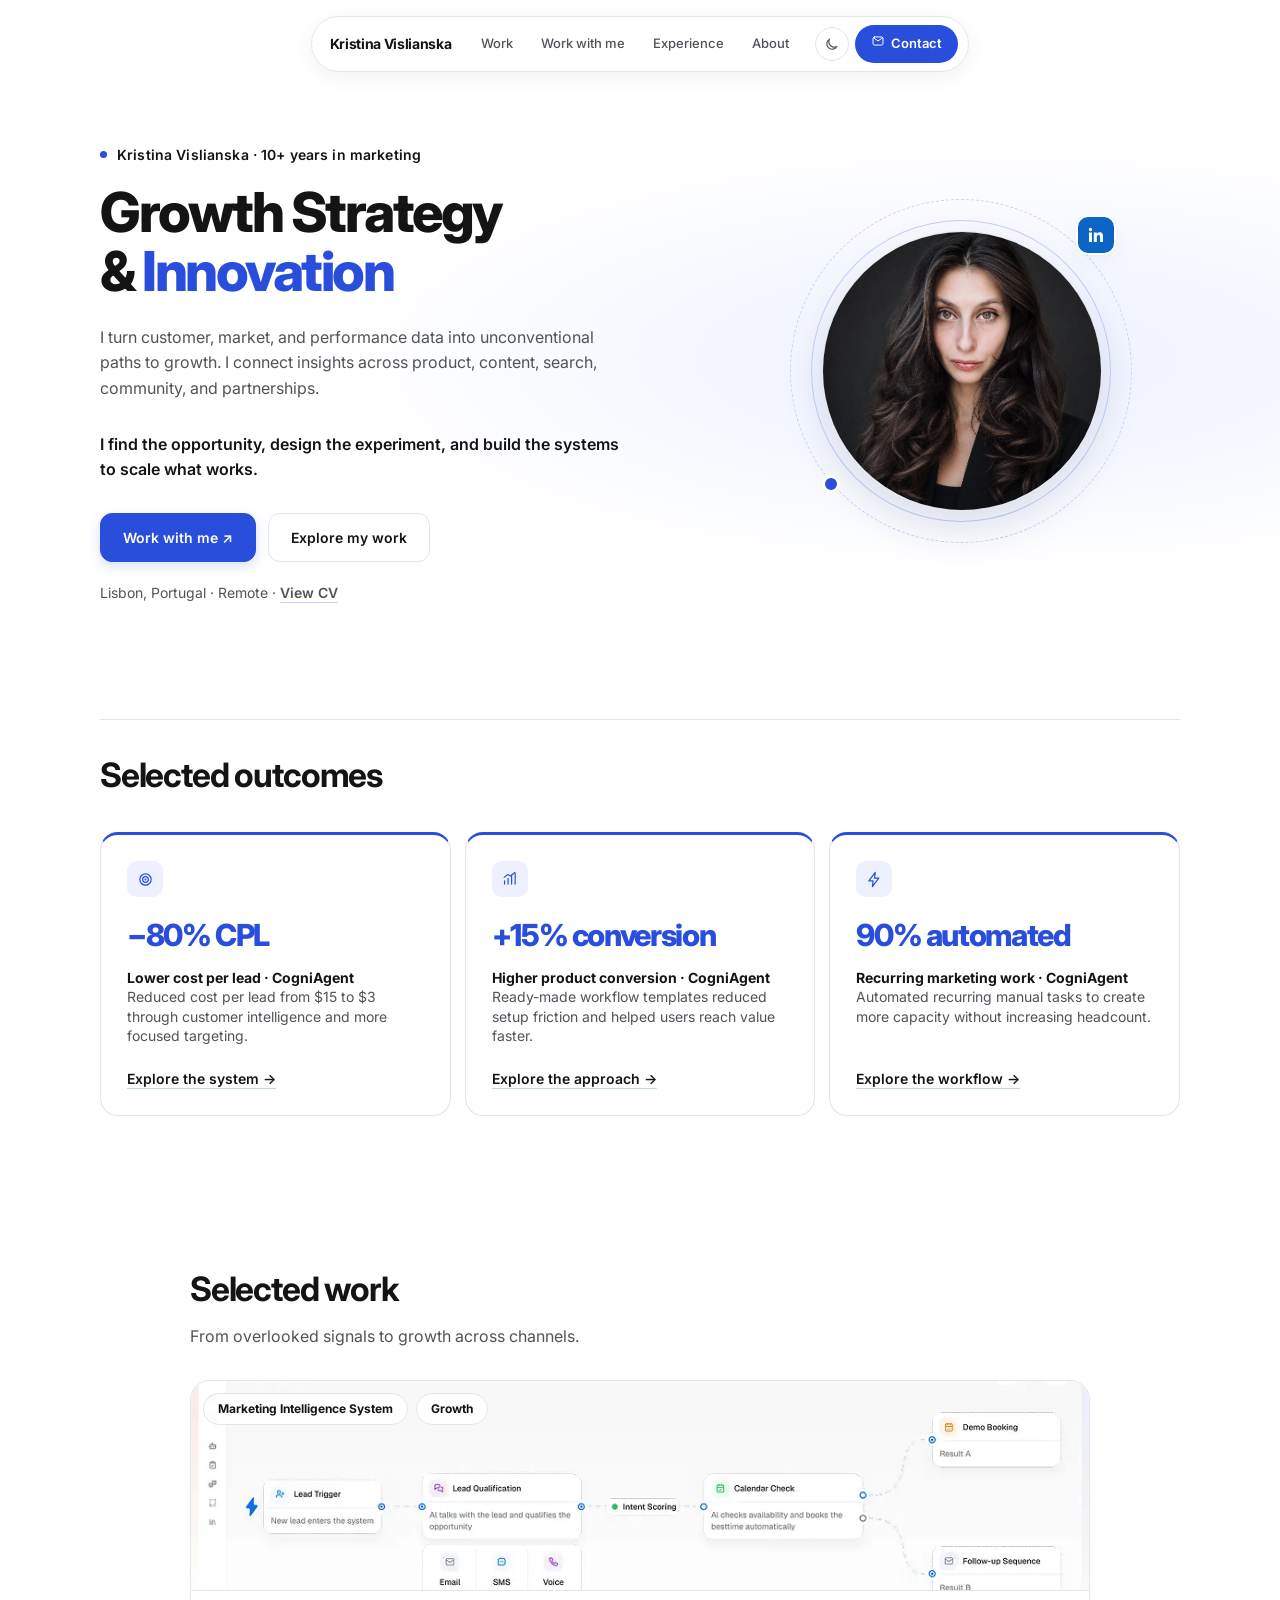
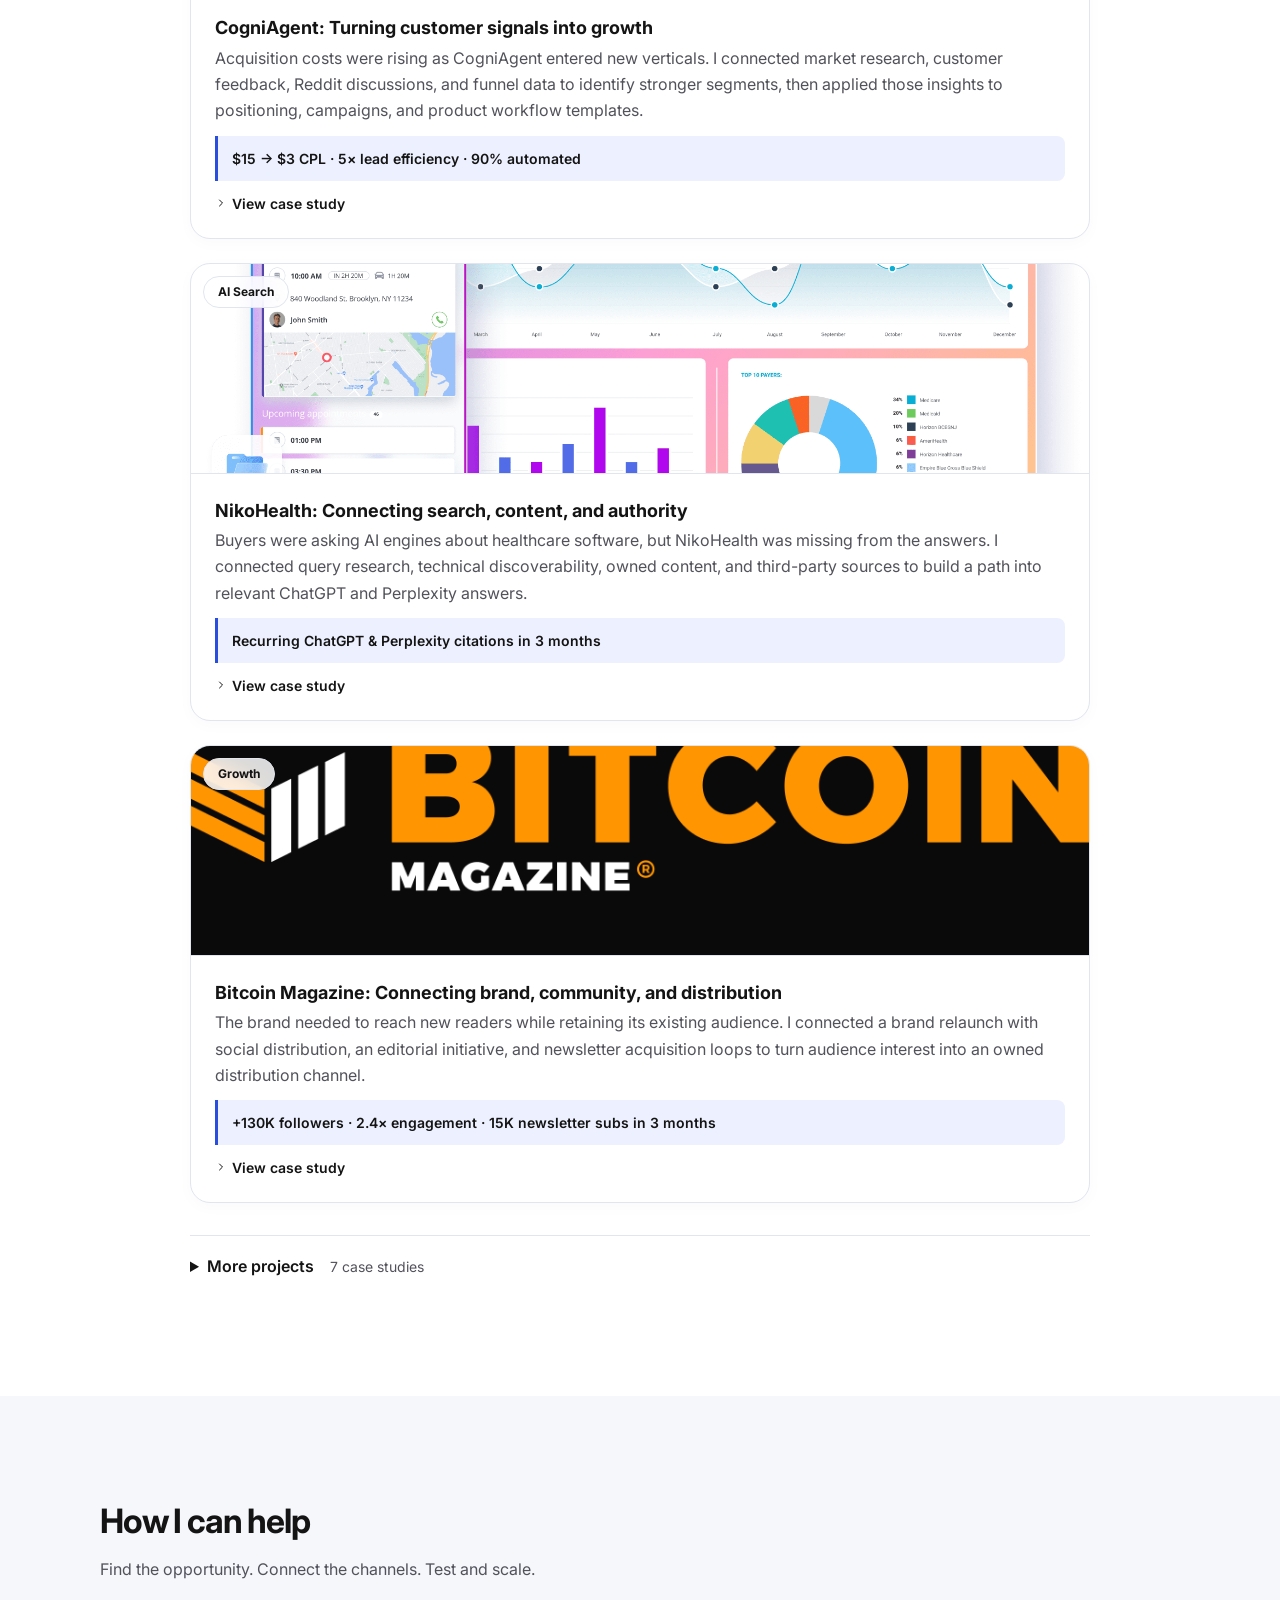
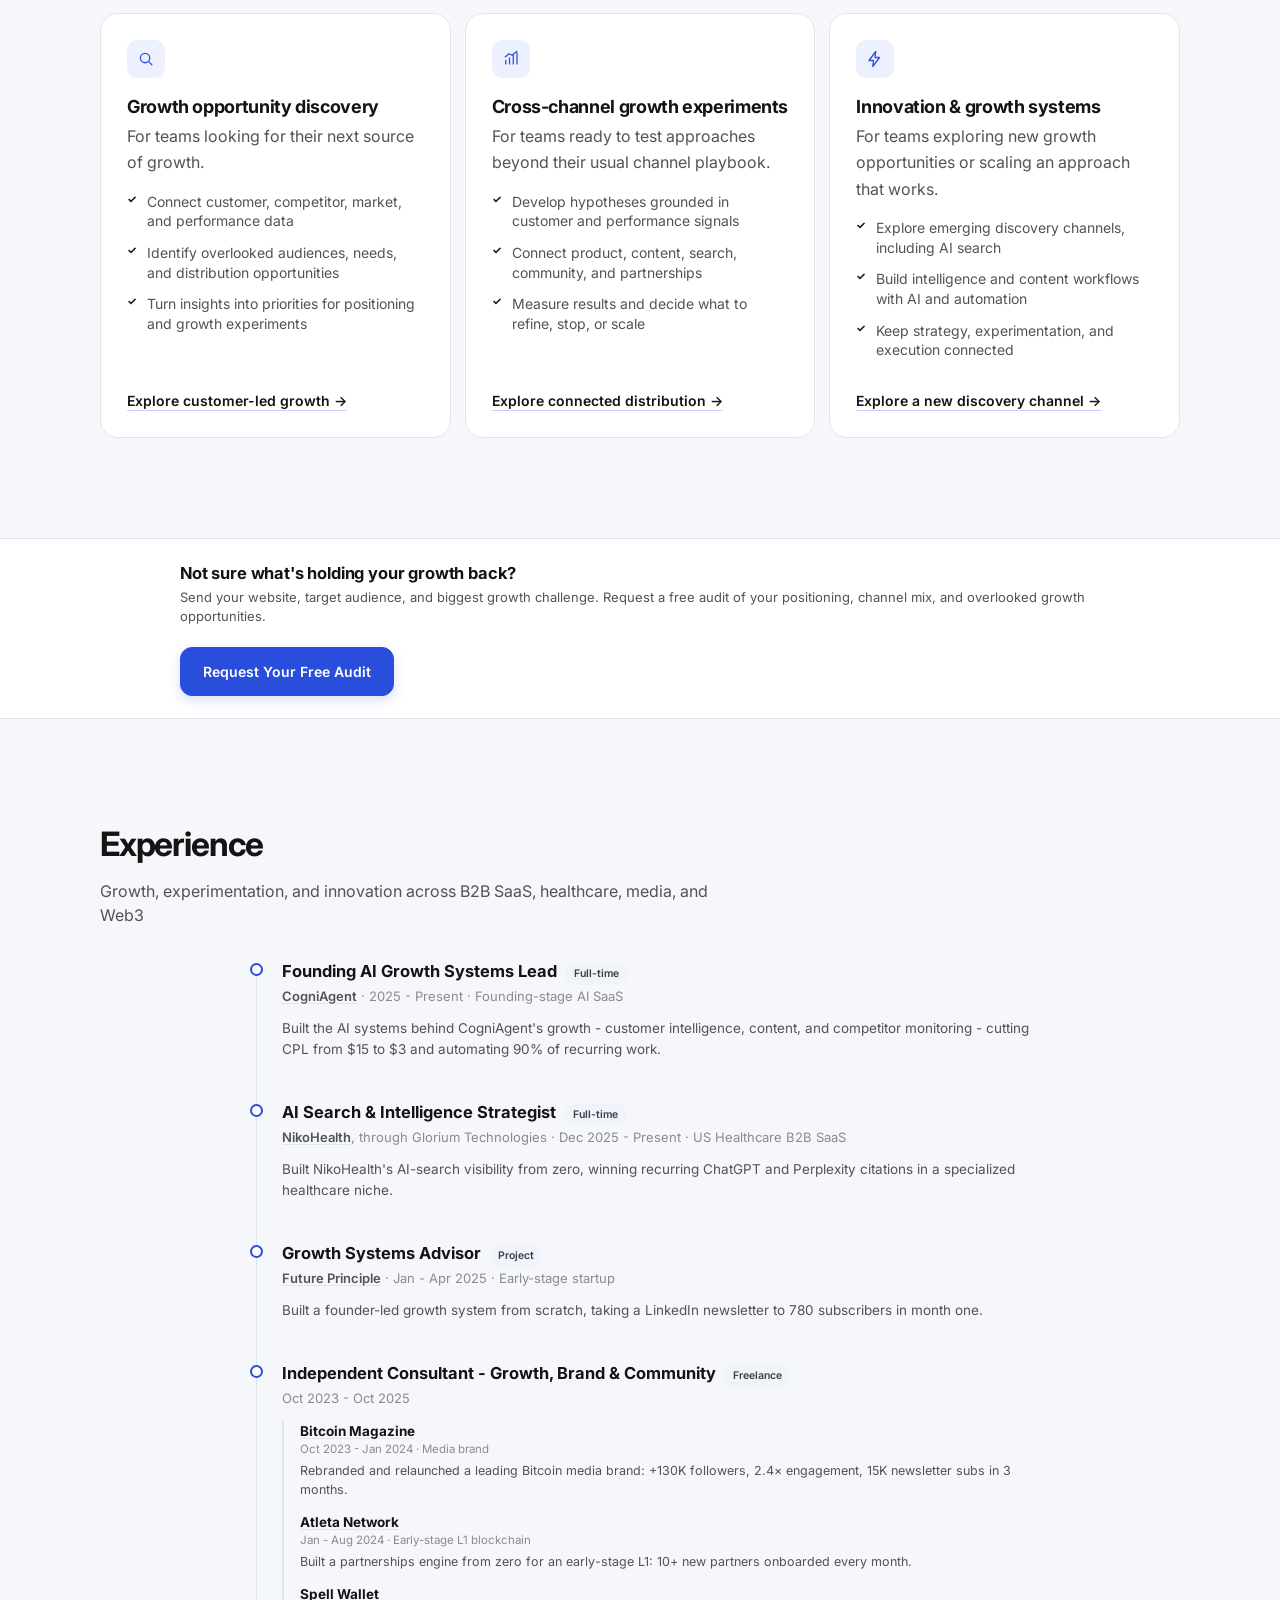
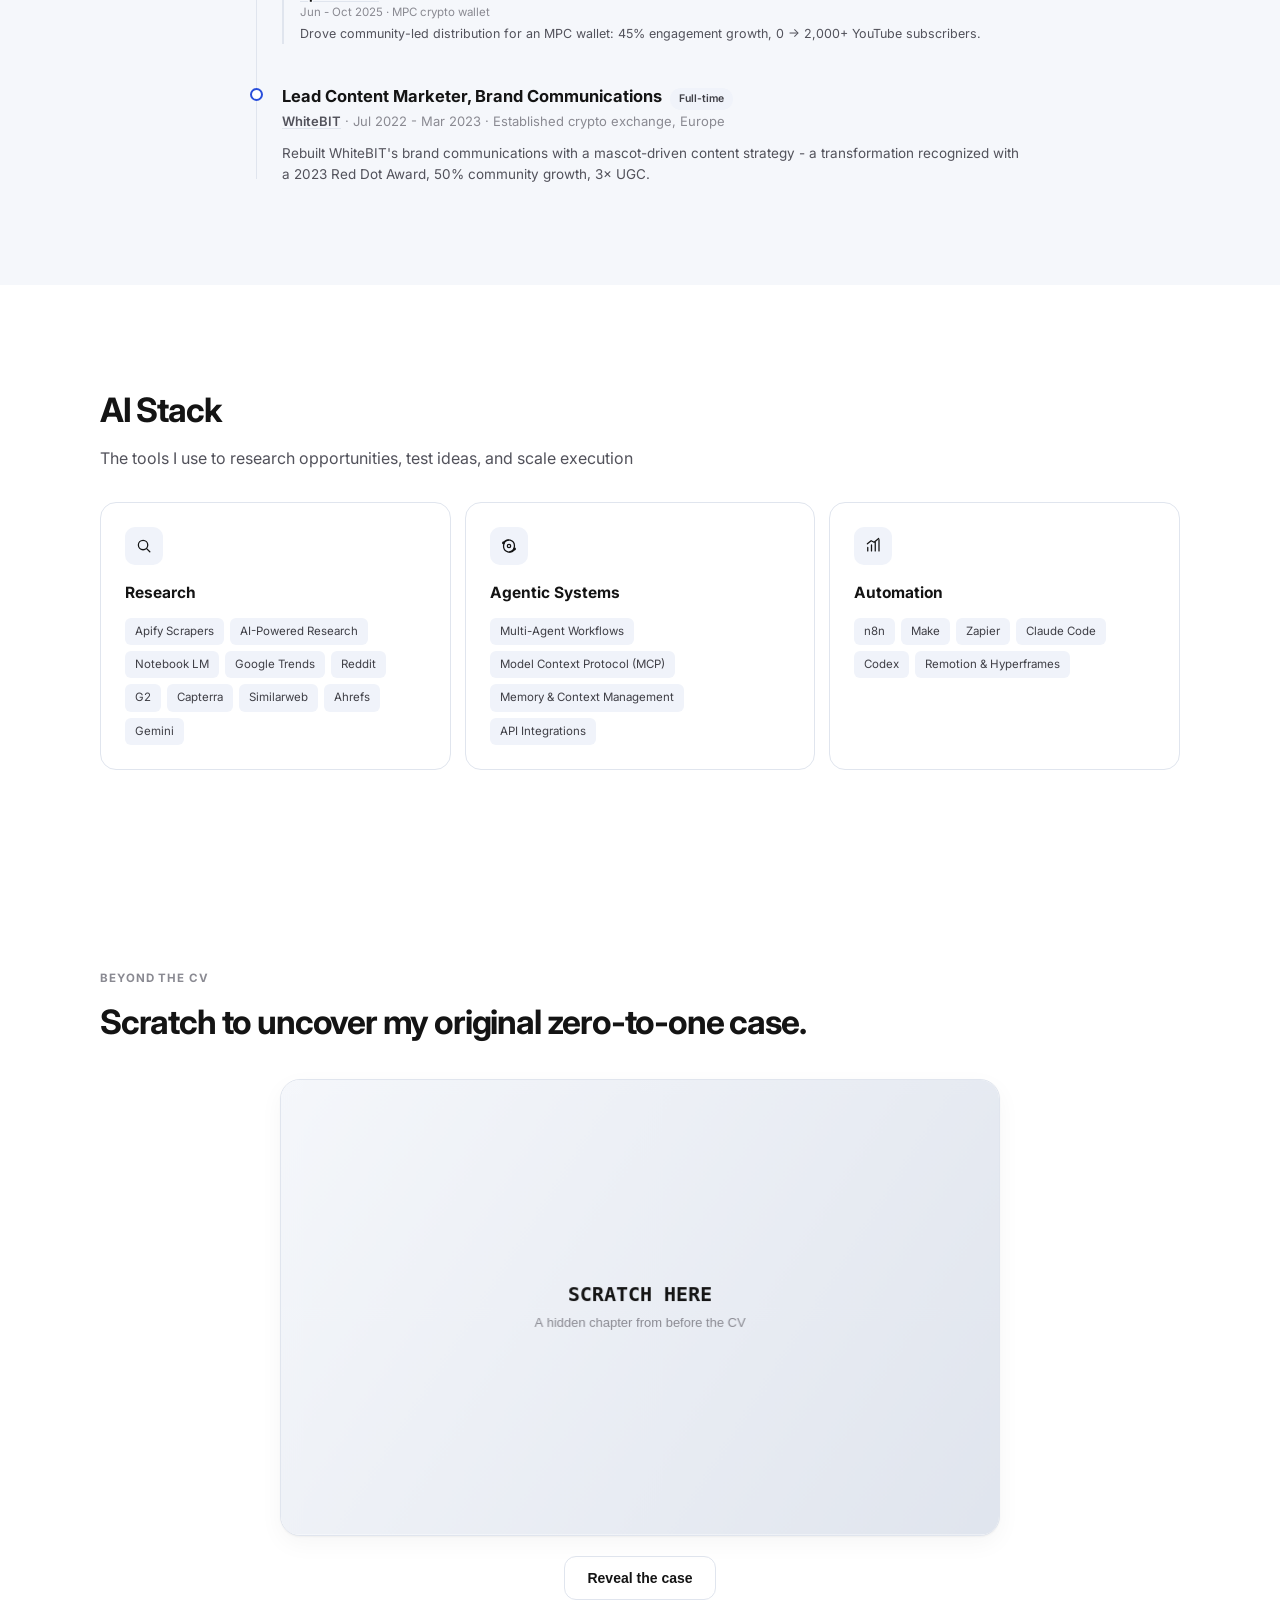
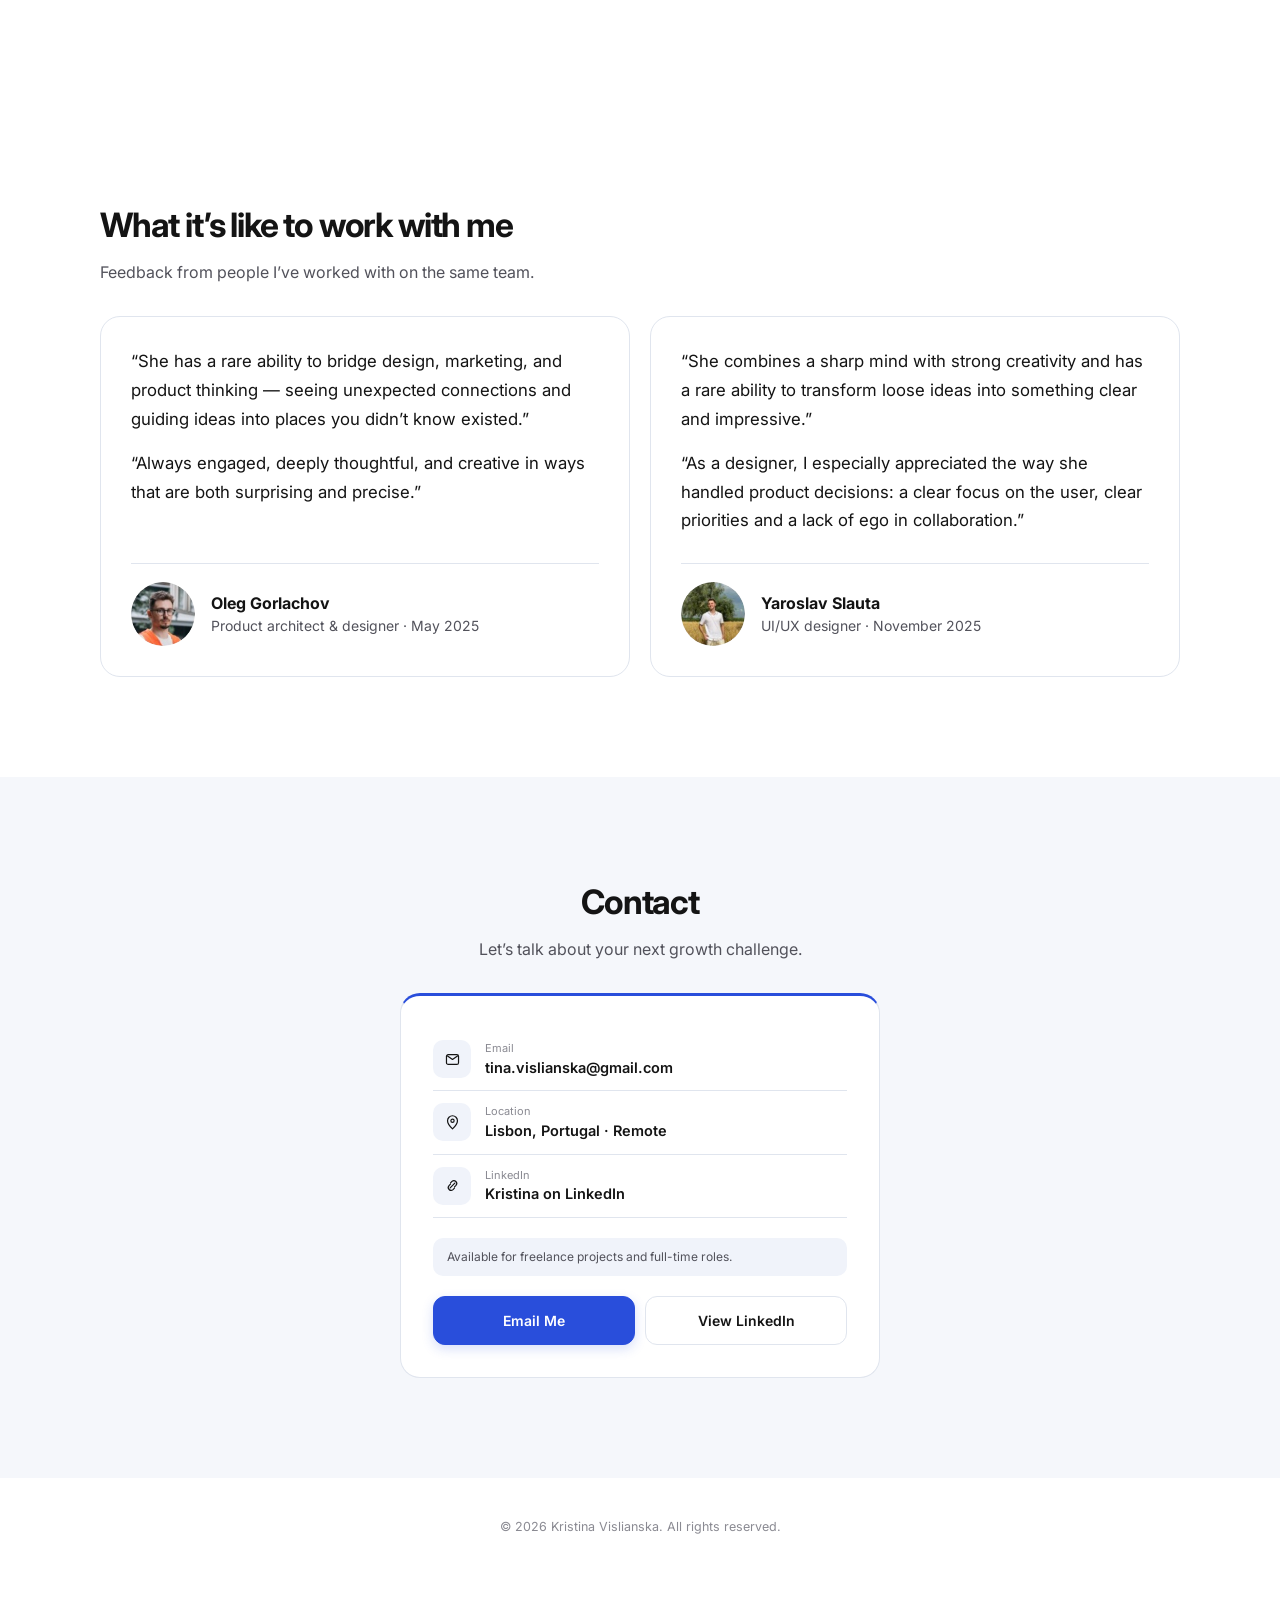
==== commit d750ef3a: "Simplify booking flow, refine services UI, and restore feedback avatars" ====
--- a/index.html
+++ b/index.html
@@ -626,6 +626,13 @@
     .stat-num { font-size: 1.9rem; }
     .hero-photo-wrap::before { inset: -14px; }
   }
+
+#feedback { scroll-margin-top:100px; }
+.feedback-person { display:flex; align-items:center; gap:16px; text-align:left; }
+.feedback-avatar { display:block; width:64px; height:64px; flex:0 0 64px; border-radius:50%; background-repeat:no-repeat; background-color:#fff; }
+.avatar-oleg { background-image:url('/images/oleg-recommendation.jpeg'); background-size:1046.667px 268px; background-position:-30px -18px; }
+.avatar-yaroslav { background-image:url('/images/yaroslav-recommendation.jpeg'); background-size:1030.667px 302.667px; background-position:-10px -9.333px; }
+
 </style>
 <script type="text/javascript">
   (function(c,l,a,r,i,t,y){
@@ -1425,14 +1432,14 @@
           <p>“She has a rare ability to bridge design, marketing, and product thinking — seeing unexpected connections and guiding ideas into places you didn’t know existed.”</p>
           <p>“Always engaged, deeply thoughtful, and creative in ways that are both surprising and precise.”</p>
         </blockquote>
-        <footer><strong>Oleg Gorlachov</strong>Product architect &amp; designer · May 2025</footer>
+        <footer class="feedback-person"><span class="feedback-avatar avatar-oleg" role="img" aria-label="Oleg Gorlachov"></span><div><strong>Oleg Gorlachov</strong>Product architect &amp; designer · May 2025</div></footer>
       </article>
       <article class="feedback-card">
         <blockquote>
           <p>“She combines a sharp mind with strong creativity and has a rare ability to transform loose ideas into something clear and impressive.”</p>
           <p>“As a designer, I especially appreciated the way she handled product decisions: a clear focus on the user, clear priorities and a lack of ego in collaboration.”</p>
         </blockquote>
-        <footer><strong>Yaroslav Slauta</strong>UI/UX designer · November 2025</footer>
+        <footer class="feedback-person"><span class="feedback-avatar avatar-yaroslav" role="img" aria-label="Yaroslav Slauta"></span><div><strong>Yaroslav Slauta</strong>UI/UX designer · November 2025</div></footer>
       </article>
     </div>
   </div>
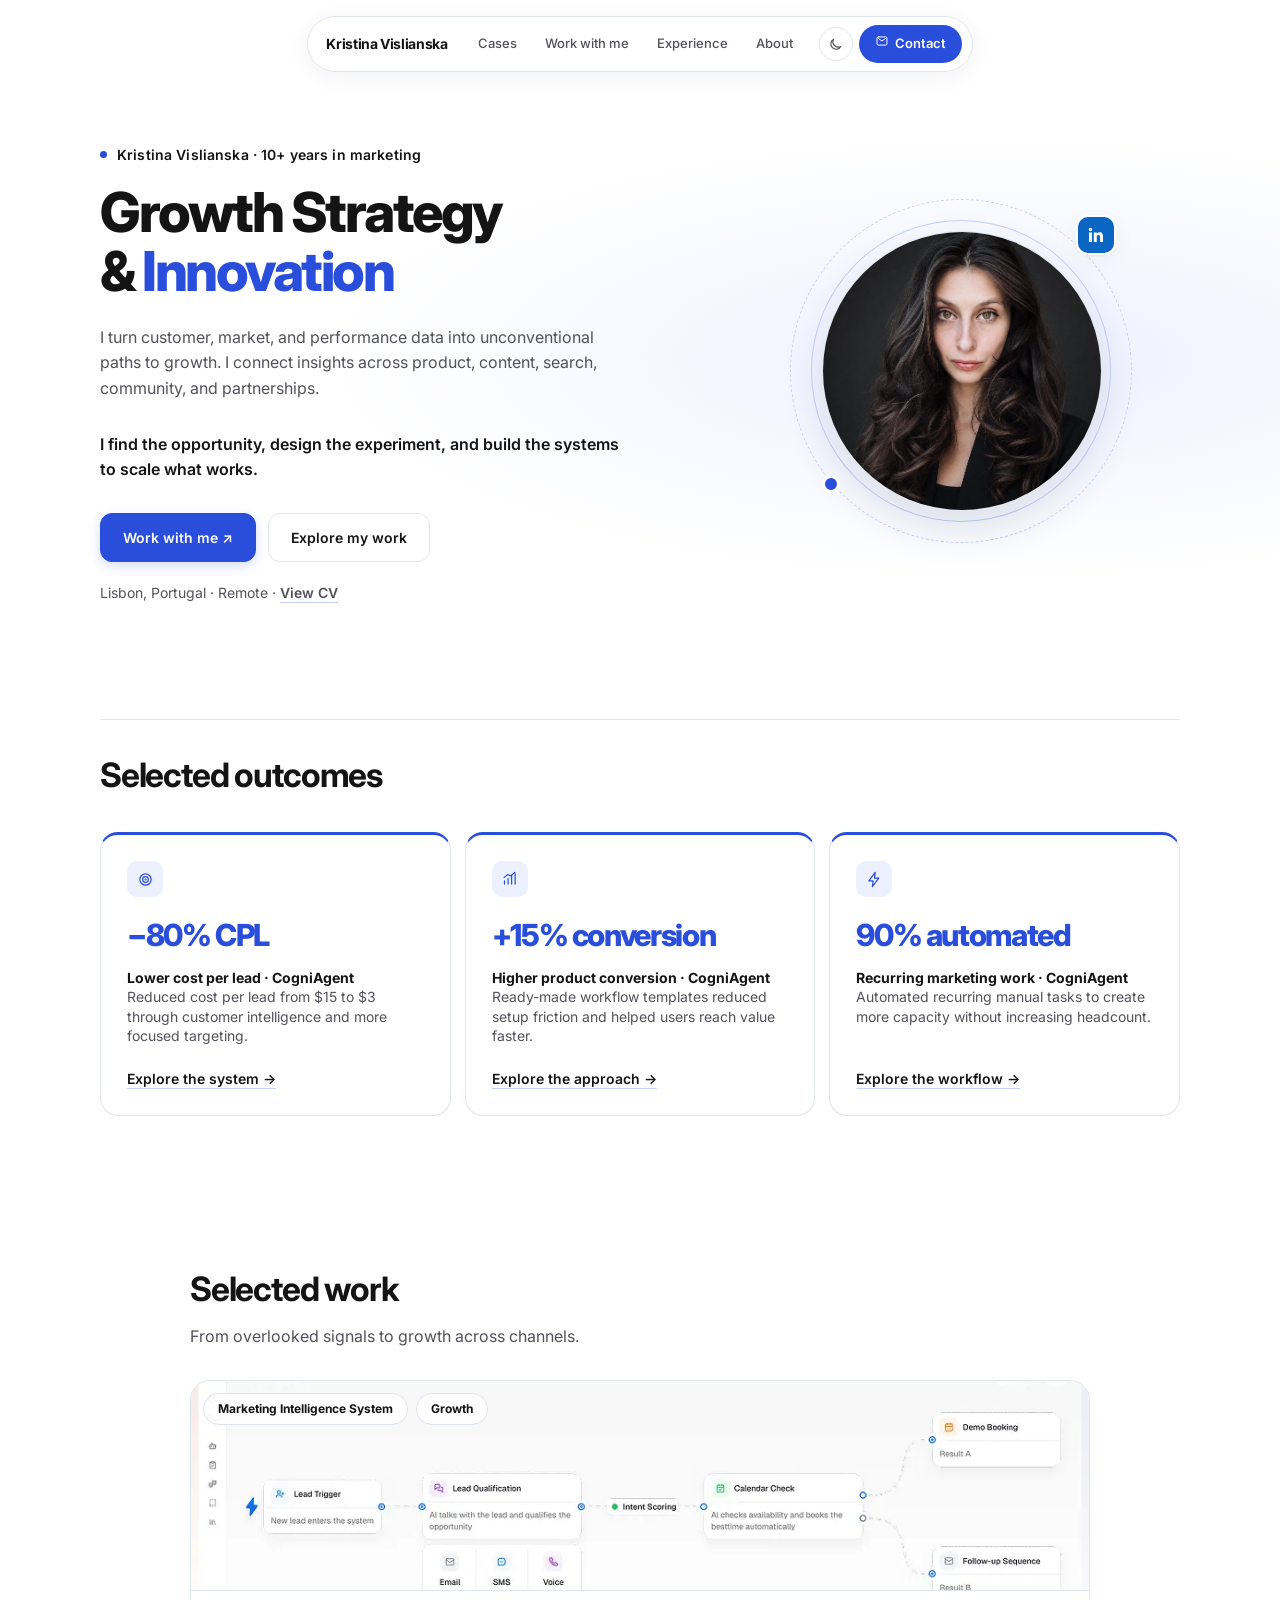
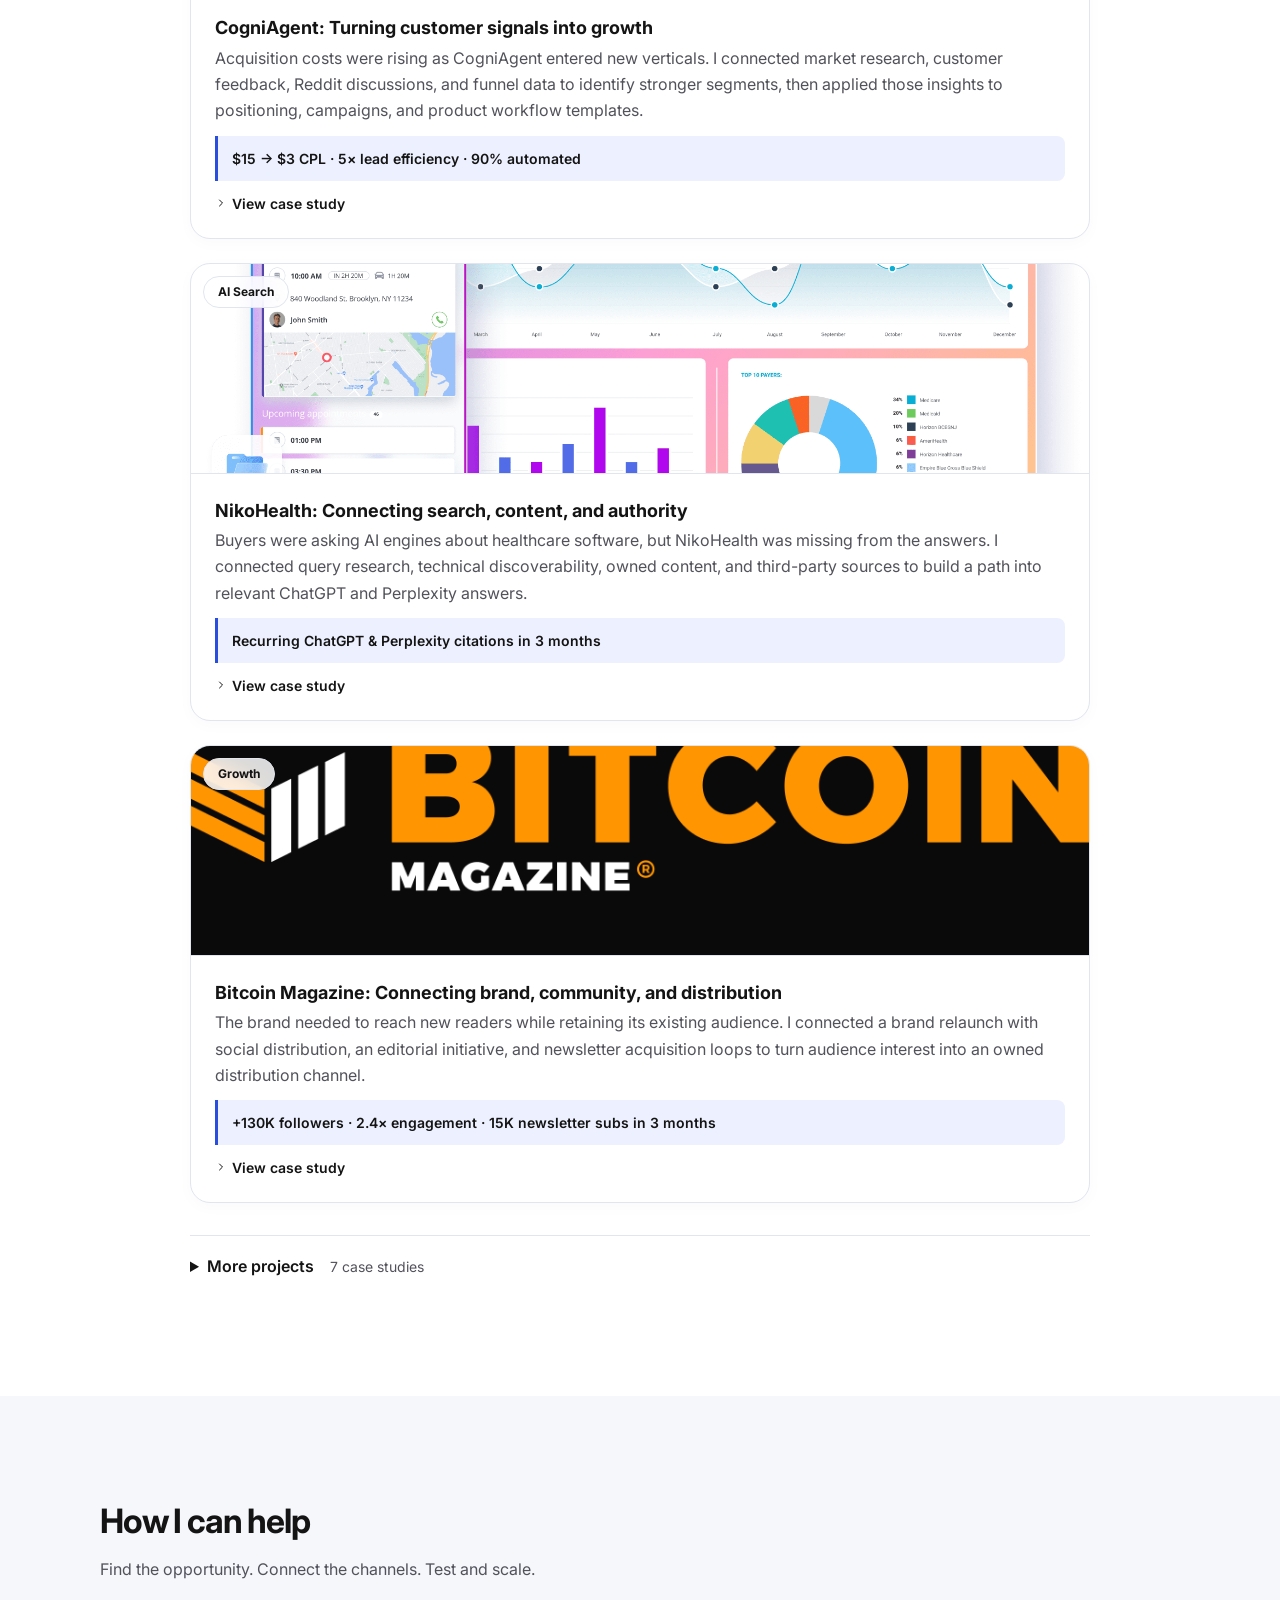
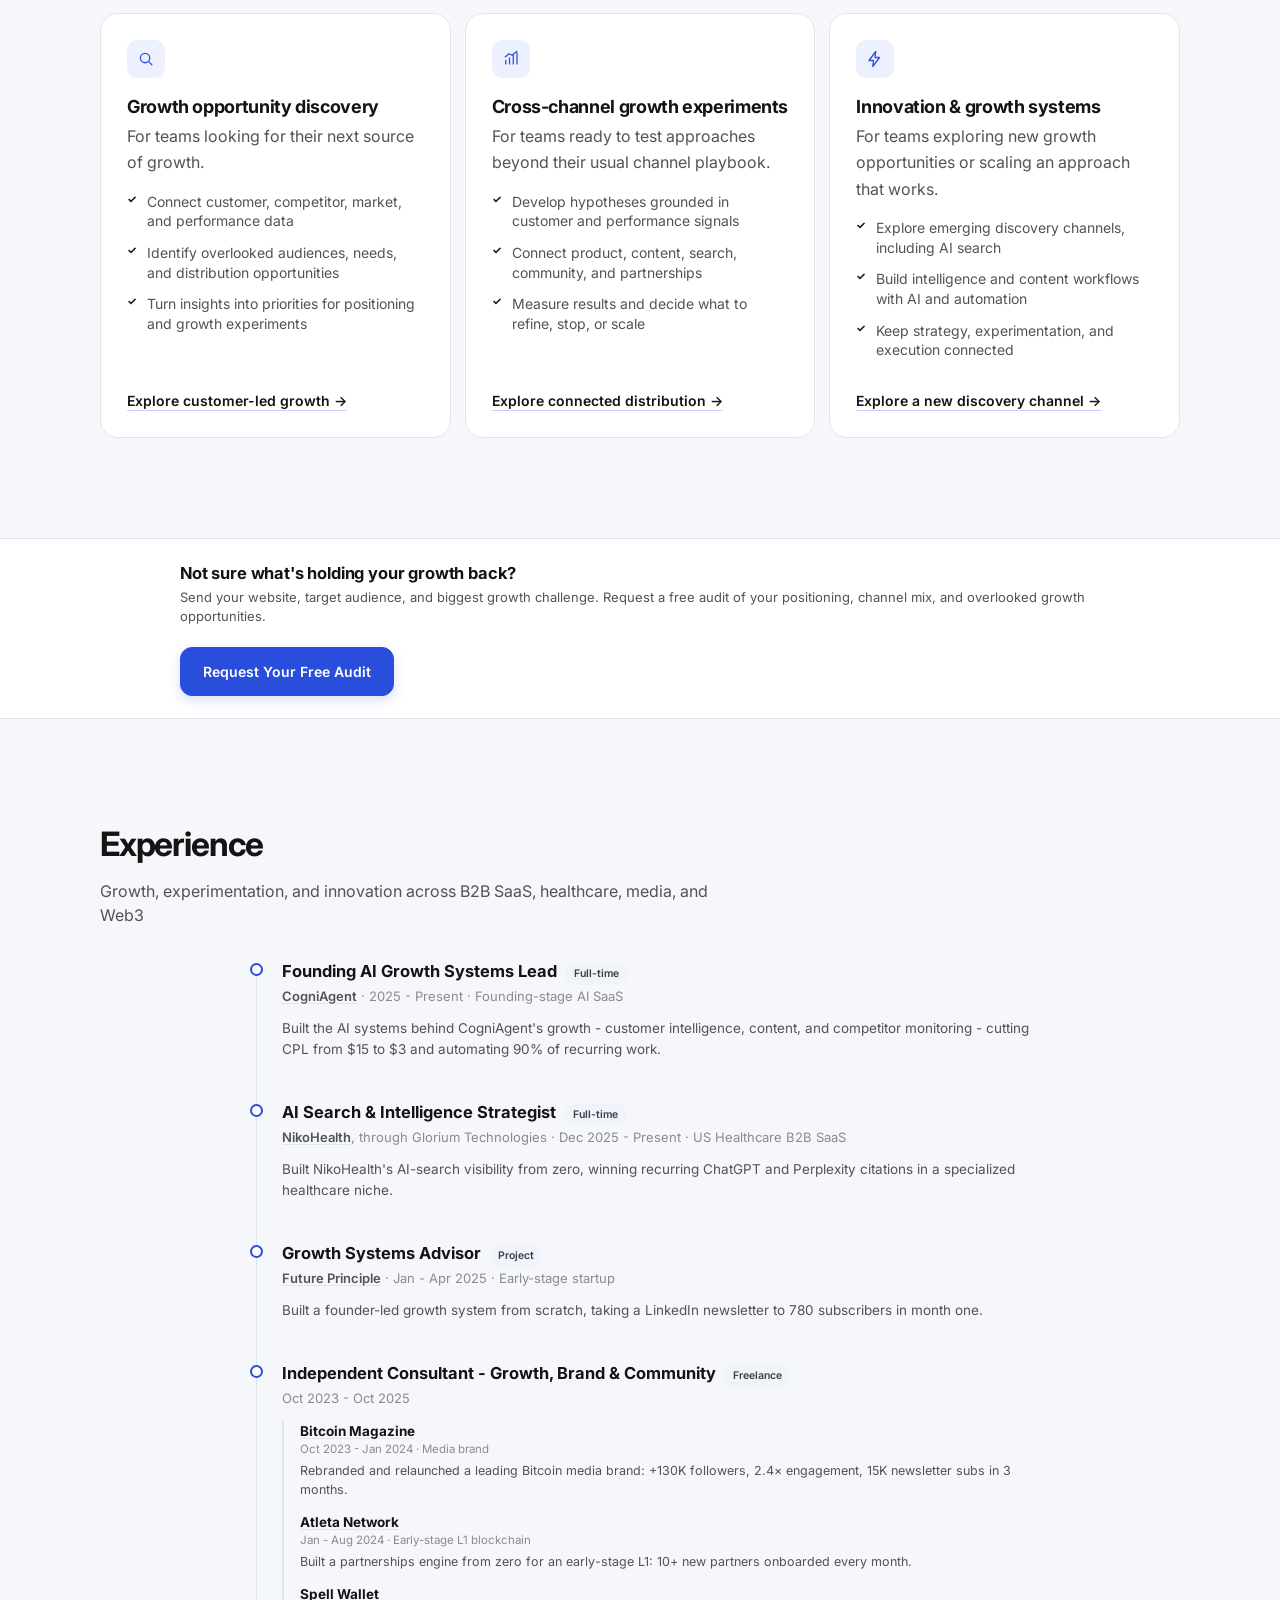
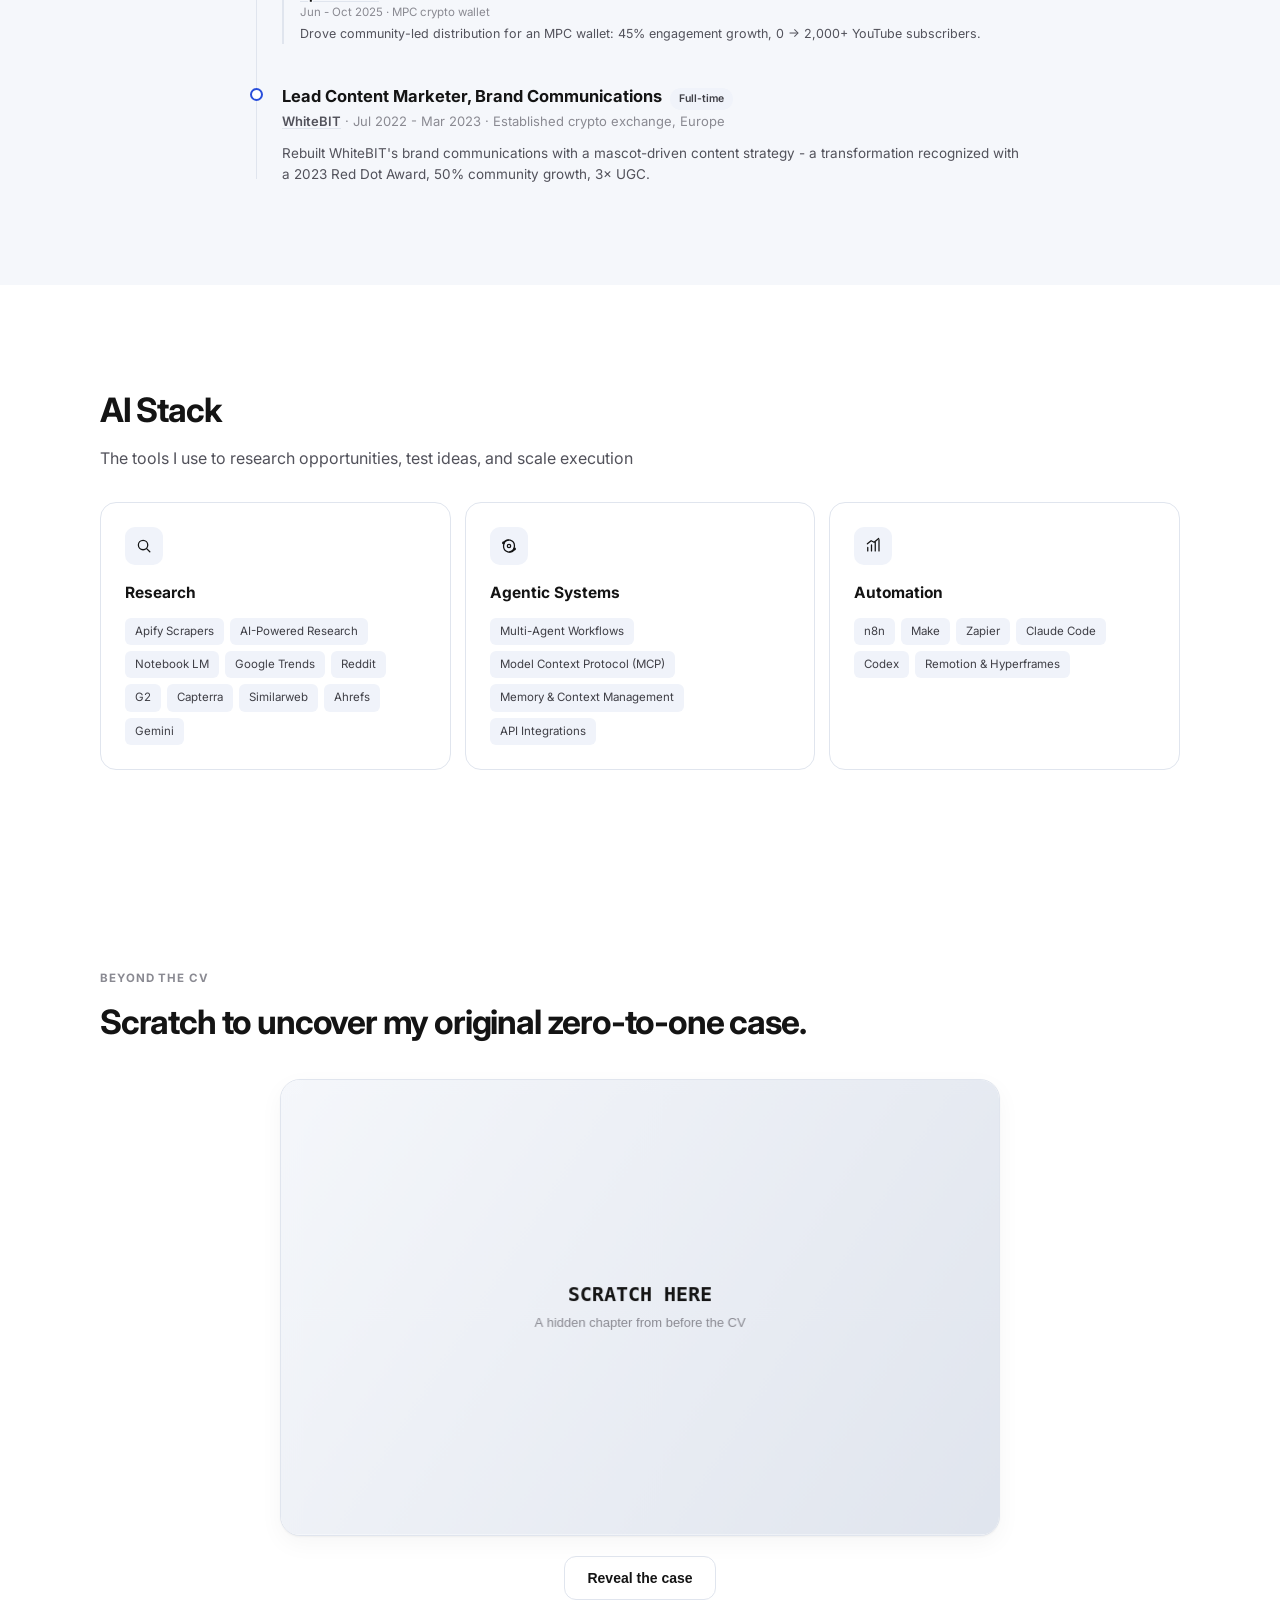
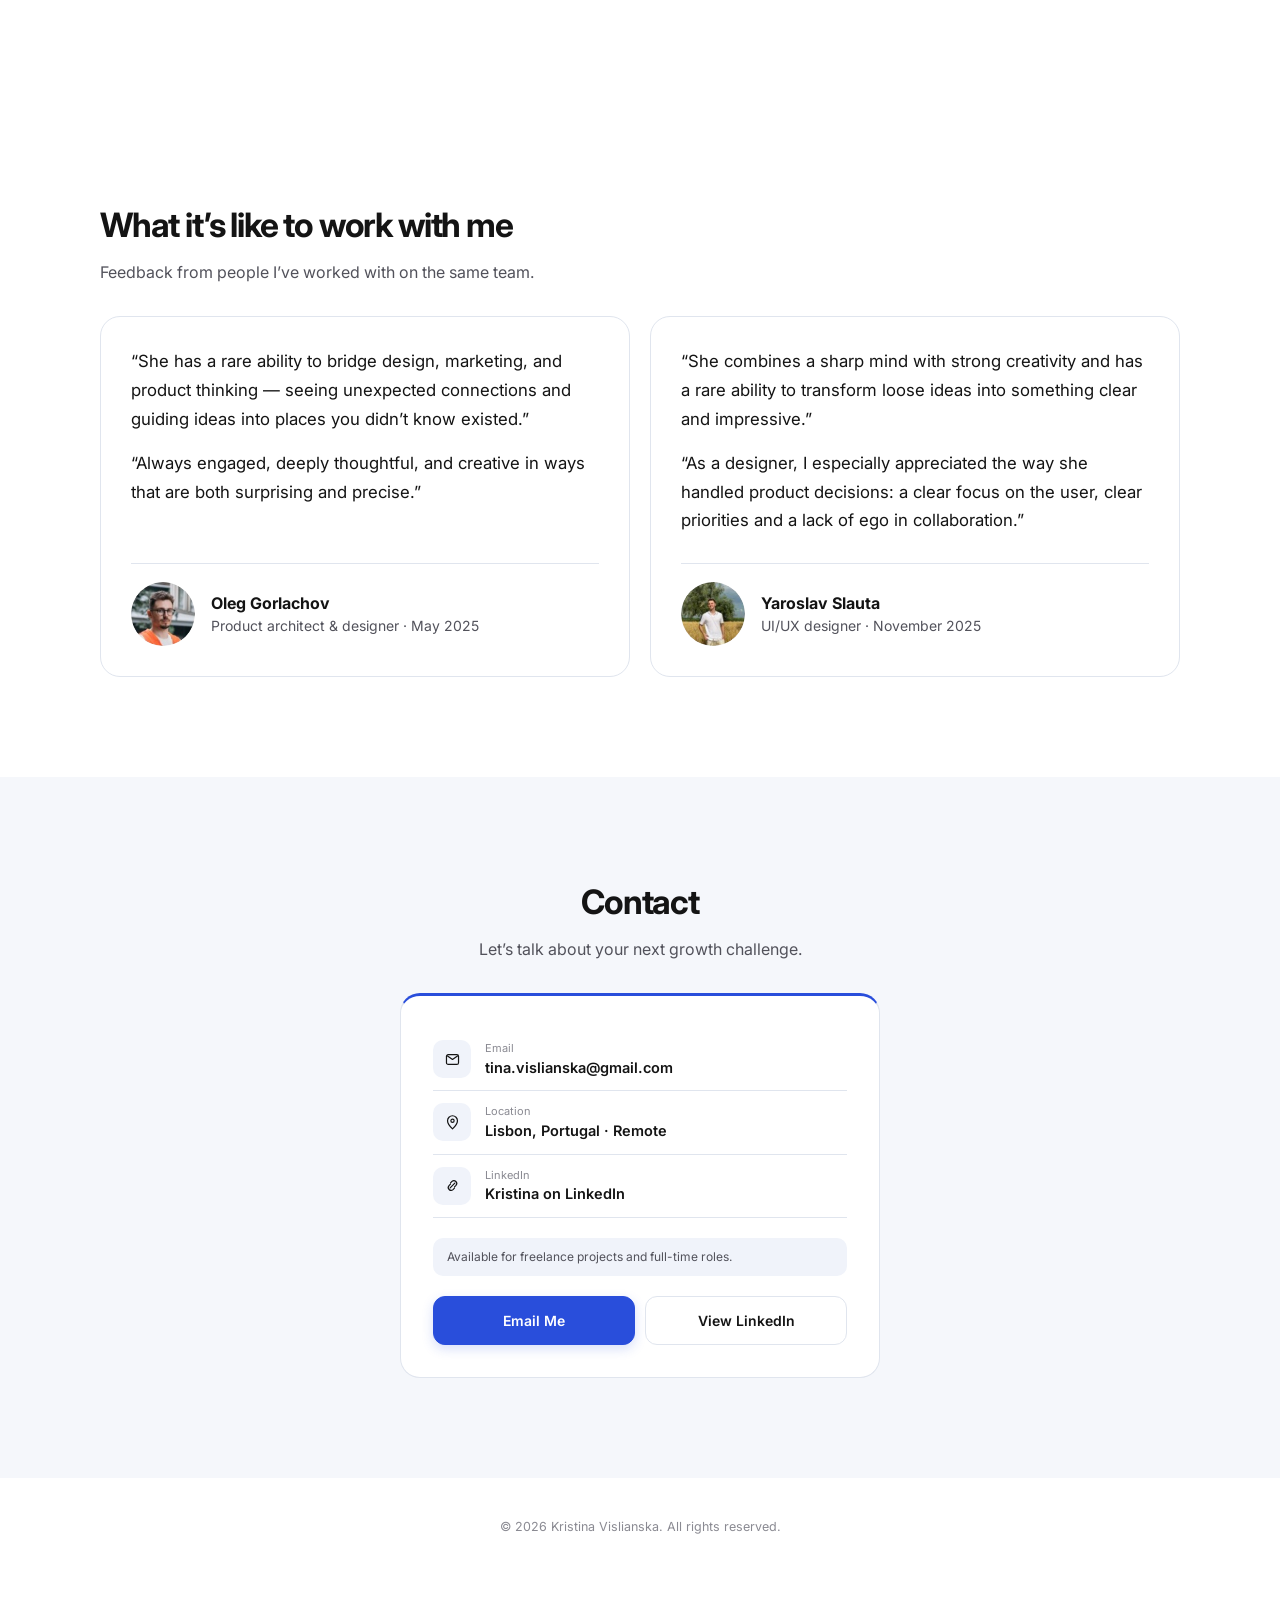
==== commit 26e551e9: "Rename Work navigation tab to Cases" ====
--- a/index.html
+++ b/index.html
@@ -648,7 +648,7 @@
   <nav class="nav">
     <div class="nav-name">Kristina Vislianska</div>
     <div class="nav-links">
-      <a href="#cases">Work</a>
+      <a href="#cases">Cases</a>
       <a href="work-with-me/">Work with me</a>
       <a href="#experience">Experience</a>
       <a href="#about">About</a>
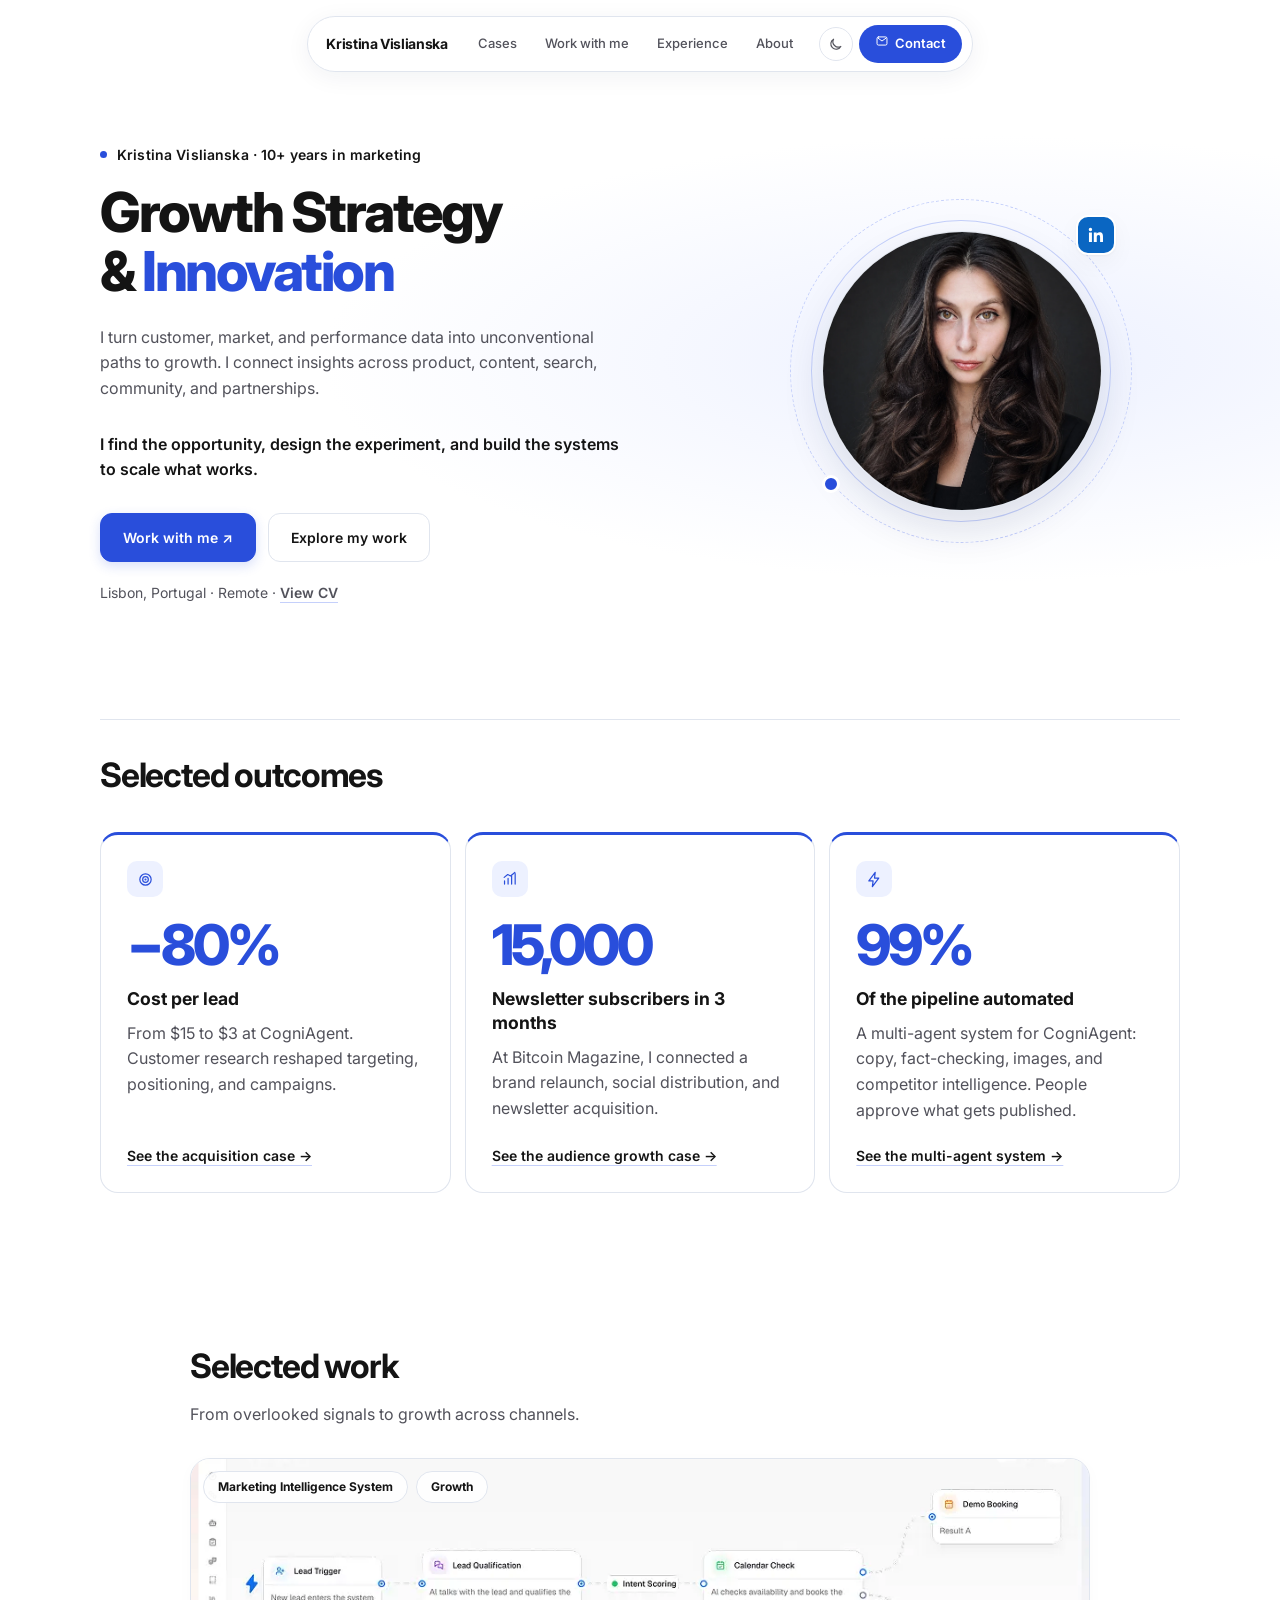
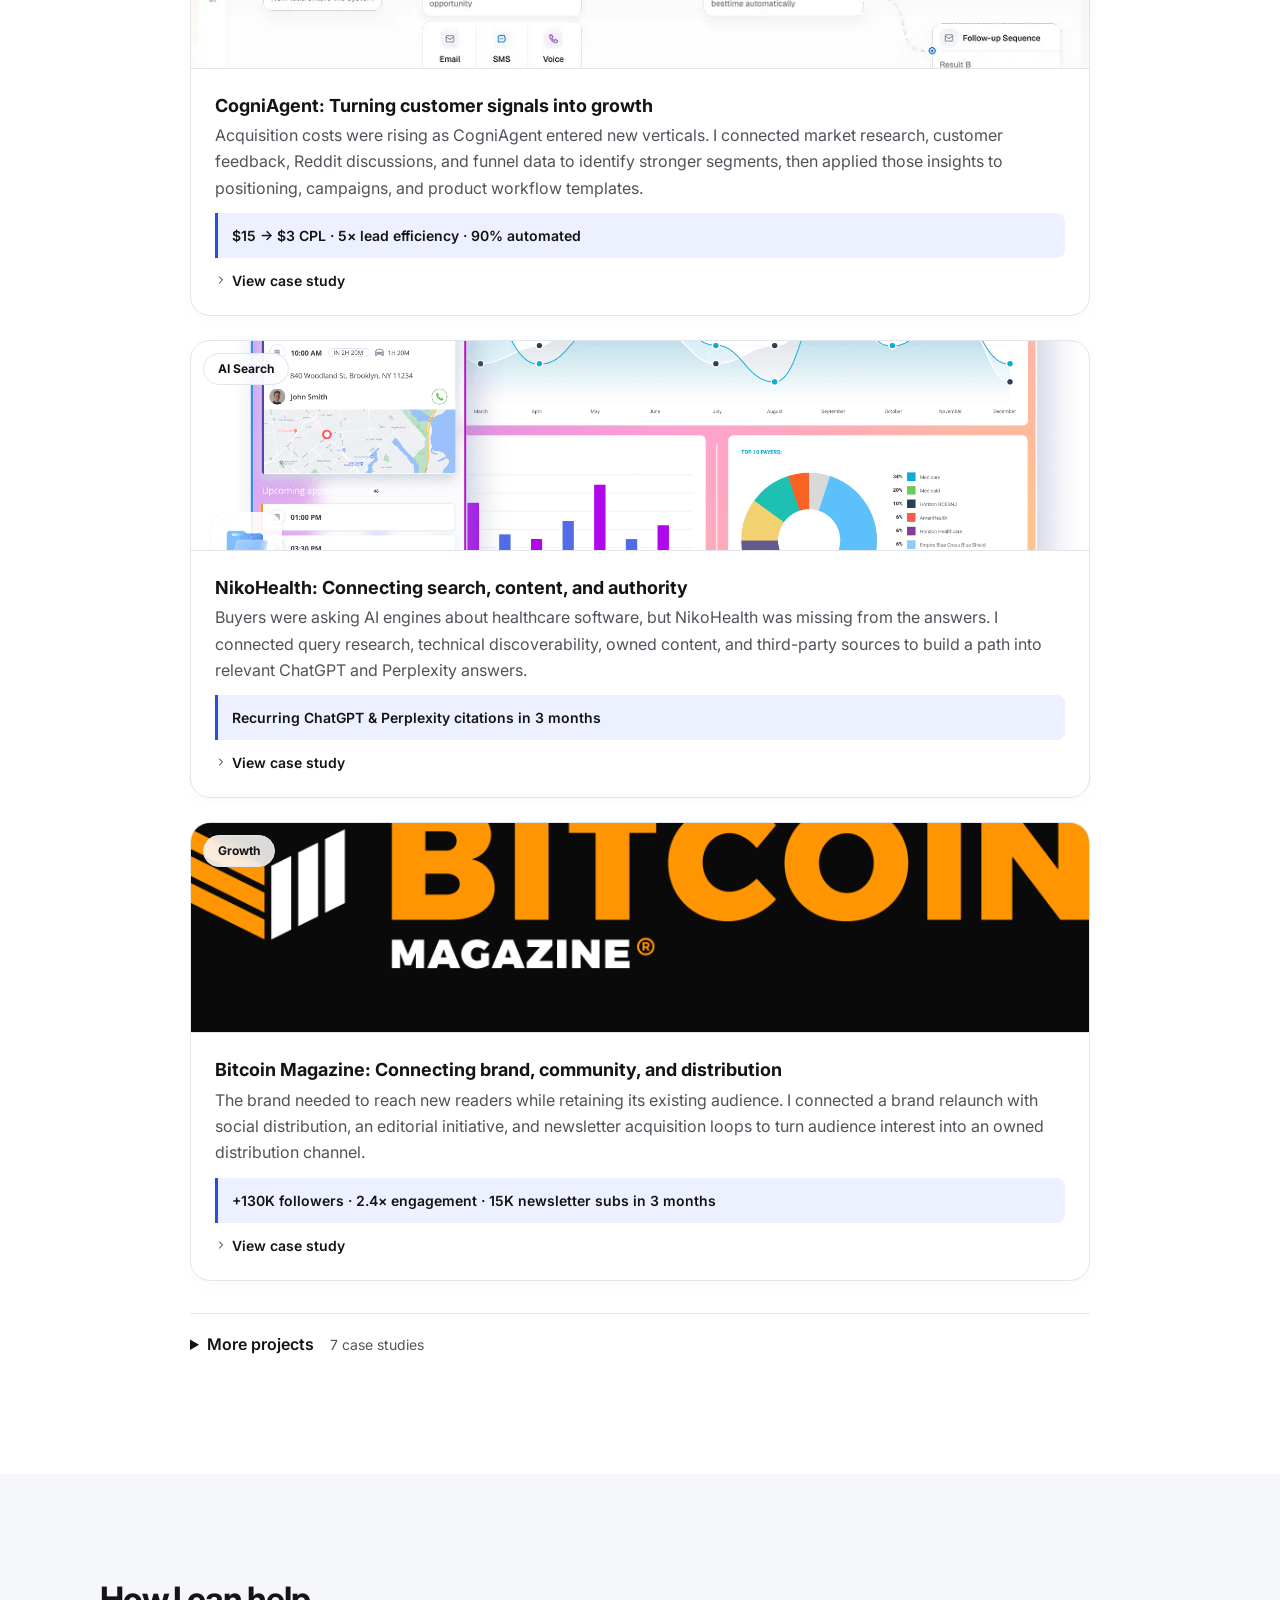
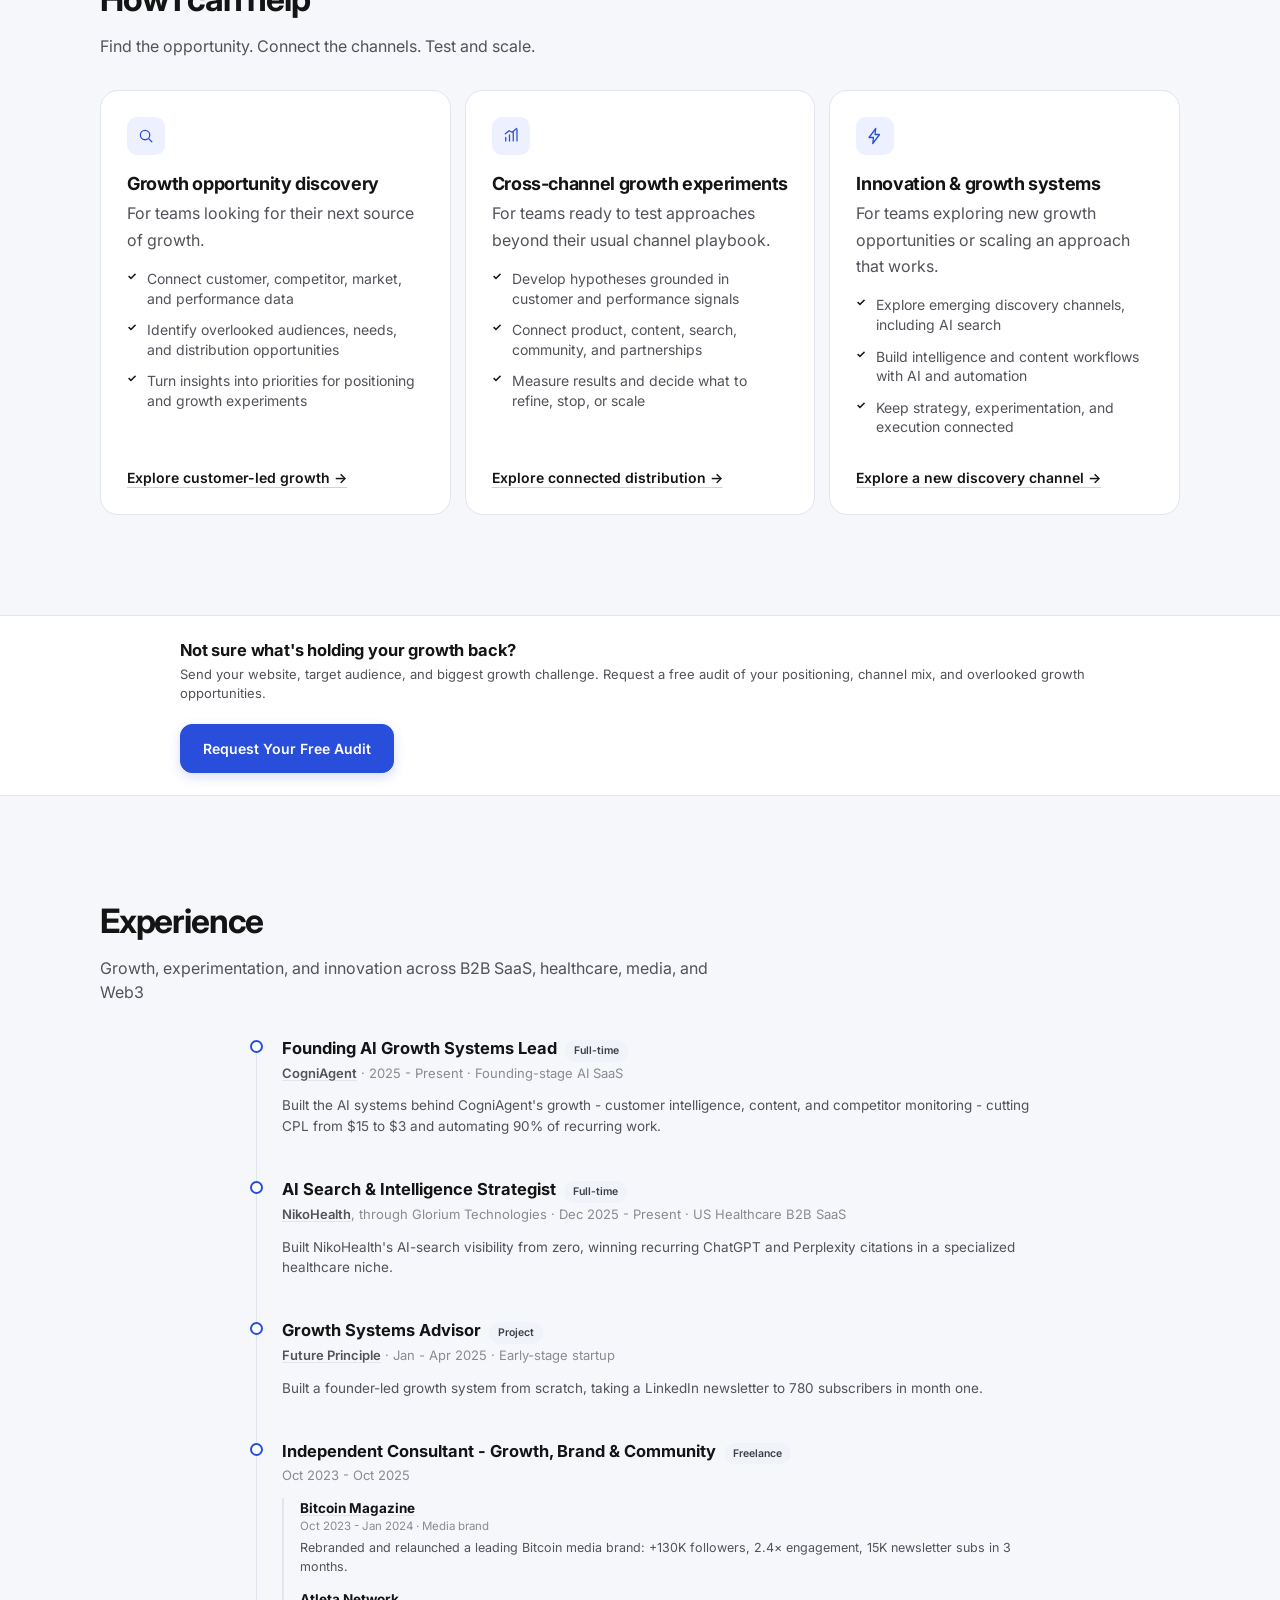
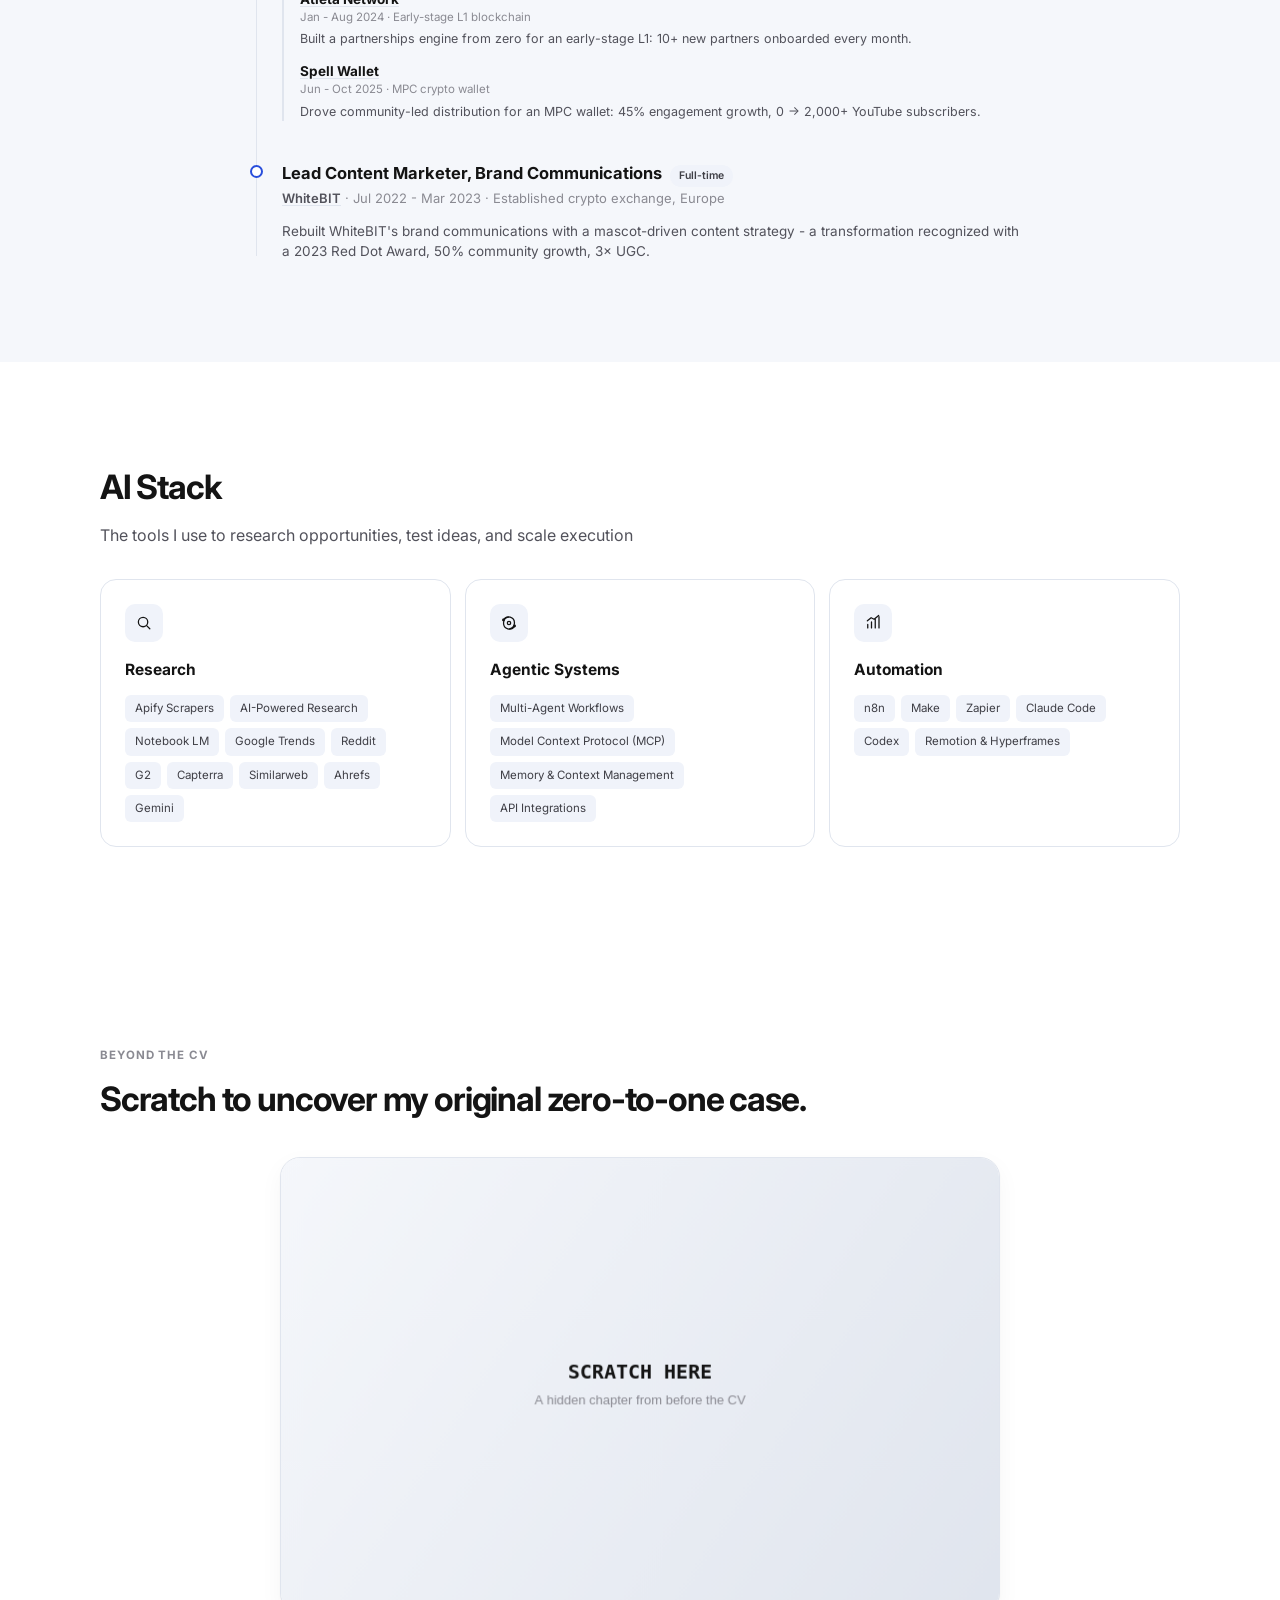
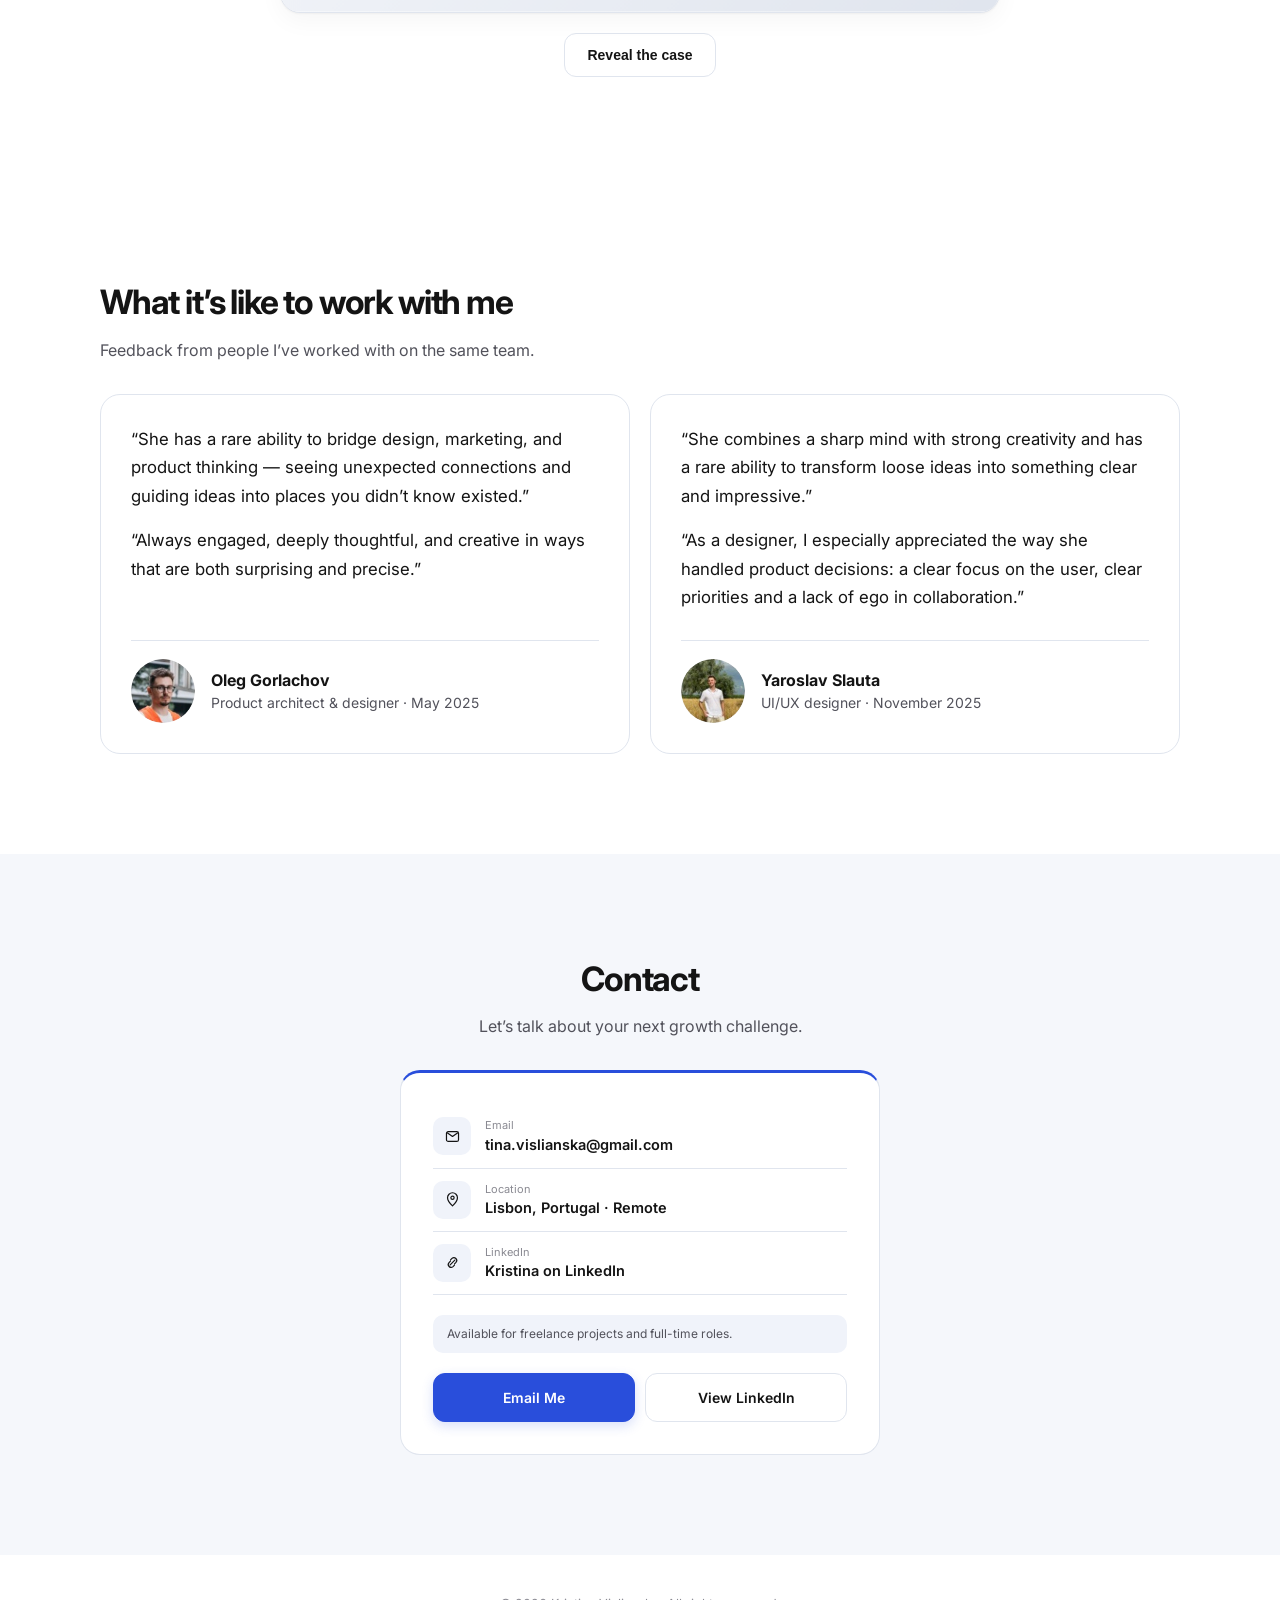
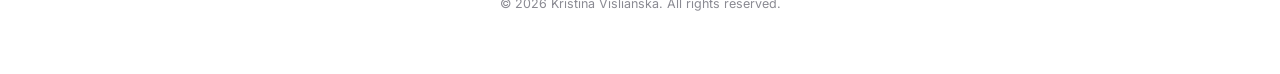
==== commit 1c87abea: "Feature three strongest case outcomes on homepage" ====
--- a/index.html
+++ b/index.html
@@ -591,6 +591,9 @@
   .stat-icon, .service-icon { background: var(--signal-soft); color: var(--accent); }
   .stat-icon svg { color: var(--accent); }
   .stat-card .text-link { margin-top: auto; padding-top: 22px; }
+  #outcomes .stat-num { font-size: clamp(2.5rem, 4.5vw, 3.5rem); line-height: 1; letter-spacing: -.055em; }
+  #outcomes .stat-lbl { font-size: 1rem; line-height: 1.6; }
+  #outcomes .stat-lbl strong { display: block; margin-bottom: 10px; font-size: 1.1rem; line-height: 1.35; }
   .text-link { text-decoration-color: var(--signal-line); text-decoration-thickness: 1px; transition: color .2s; }
   .text-link:hover { color: var(--accent); }
   #cases .sec-head { max-width: 900px; margin-left: auto; margin-right: auto; }
@@ -687,9 +690,9 @@
   <div class="wrap">
     <div class="sec-head"><h2 class="sec-tag">Selected outcomes</h2></div>
     <div class="stat-grid">
-      <div class="stat-card"><div class="stat-icon" data-icon="target"></div><div class="stat-num">−80% CPL</div><div class="stat-lbl"><strong>Lower cost per lead · CogniAgent</strong><br>Reduced cost per lead from $15 to $3 through customer intelligence and more focused targeting.</div><a class="text-link" href="#case-cogniagent">Explore the system →</a></div>
-      <div class="stat-card"><div class="stat-icon" data-icon="growth"></div><div class="stat-num">+15% conversion</div><div class="stat-lbl"><strong>Higher product conversion · CogniAgent</strong><br>Ready-made workflow templates reduced setup friction and helped users reach value faster.</div><a class="text-link" href="#case-cogniagent">Explore the approach →</a></div>
-      <div class="stat-card"><div class="stat-icon" data-icon="bolt"></div><div class="stat-num">90% automated</div><div class="stat-lbl"><strong>Recurring marketing work · CogniAgent</strong><br>Automated recurring manual tasks to create more capacity without increasing headcount.</div><a class="text-link" href="#case-cogniagent">Explore the workflow →</a></div>
+      <div class="stat-card"><div class="stat-icon" data-icon="target"></div><div class="stat-num">−80%</div><div class="stat-lbl"><strong>Cost per lead</strong>From $15 to $3 at CogniAgent. Customer research reshaped targeting, positioning, and campaigns.</div><a class="text-link" href="#case-cogniagent">See the acquisition case →</a></div>
+      <div class="stat-card"><div class="stat-icon" data-icon="growth"></div><div class="stat-num">15,000</div><div class="stat-lbl"><strong>Newsletter subscribers in 3 months</strong>At Bitcoin Magazine, I connected a brand relaunch, social distribution, and newsletter acquisition.</div><a class="text-link" href="#case-bitcoin">See the audience growth case →</a></div>
+      <div class="stat-card"><div class="stat-icon" data-icon="bolt"></div><div class="stat-num">99%</div><div class="stat-lbl"><strong>Of the pipeline automated</strong>A multi-agent system for CogniAgent: copy, fact-checking, images, and competitor intelligence. People approve what gets published.</div><a class="text-link" href="#case-cogni-multi-agent">See the multi-agent system →</a></div>
     </div>
   </div>
 </section>
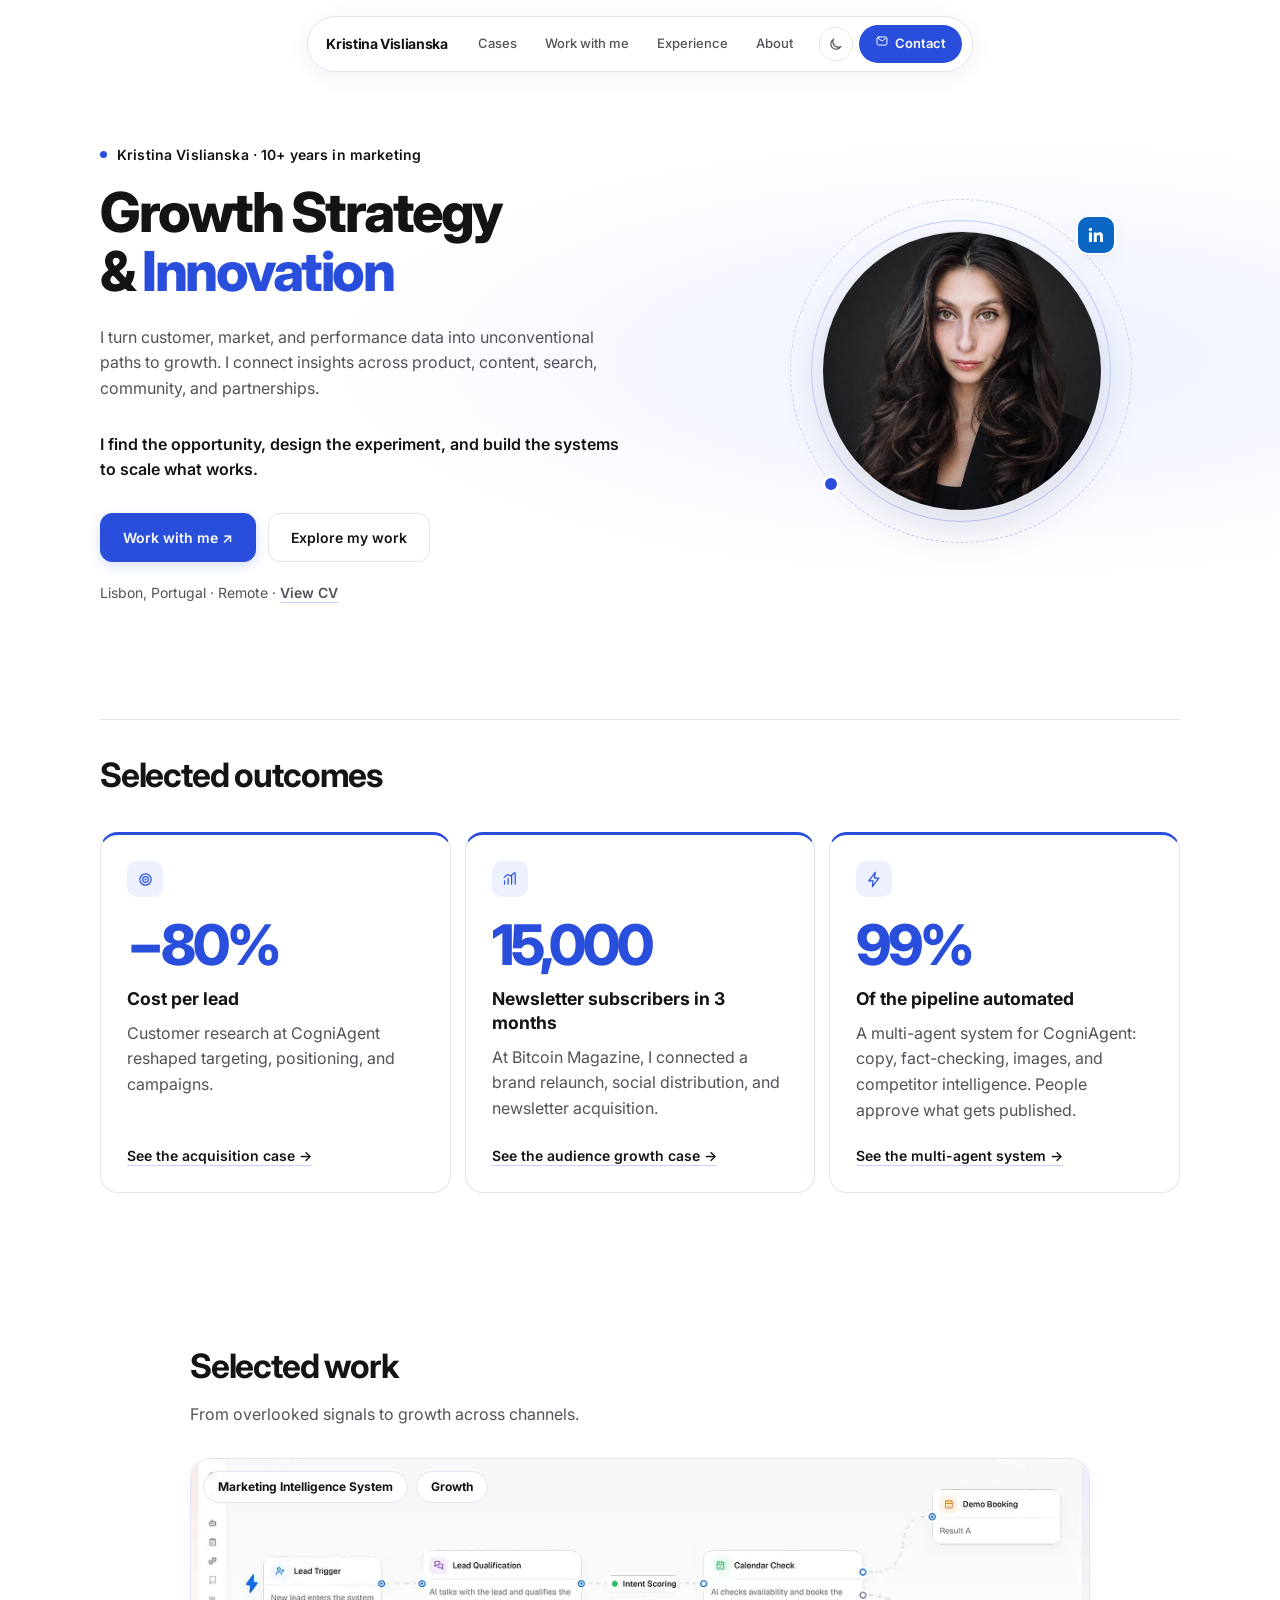
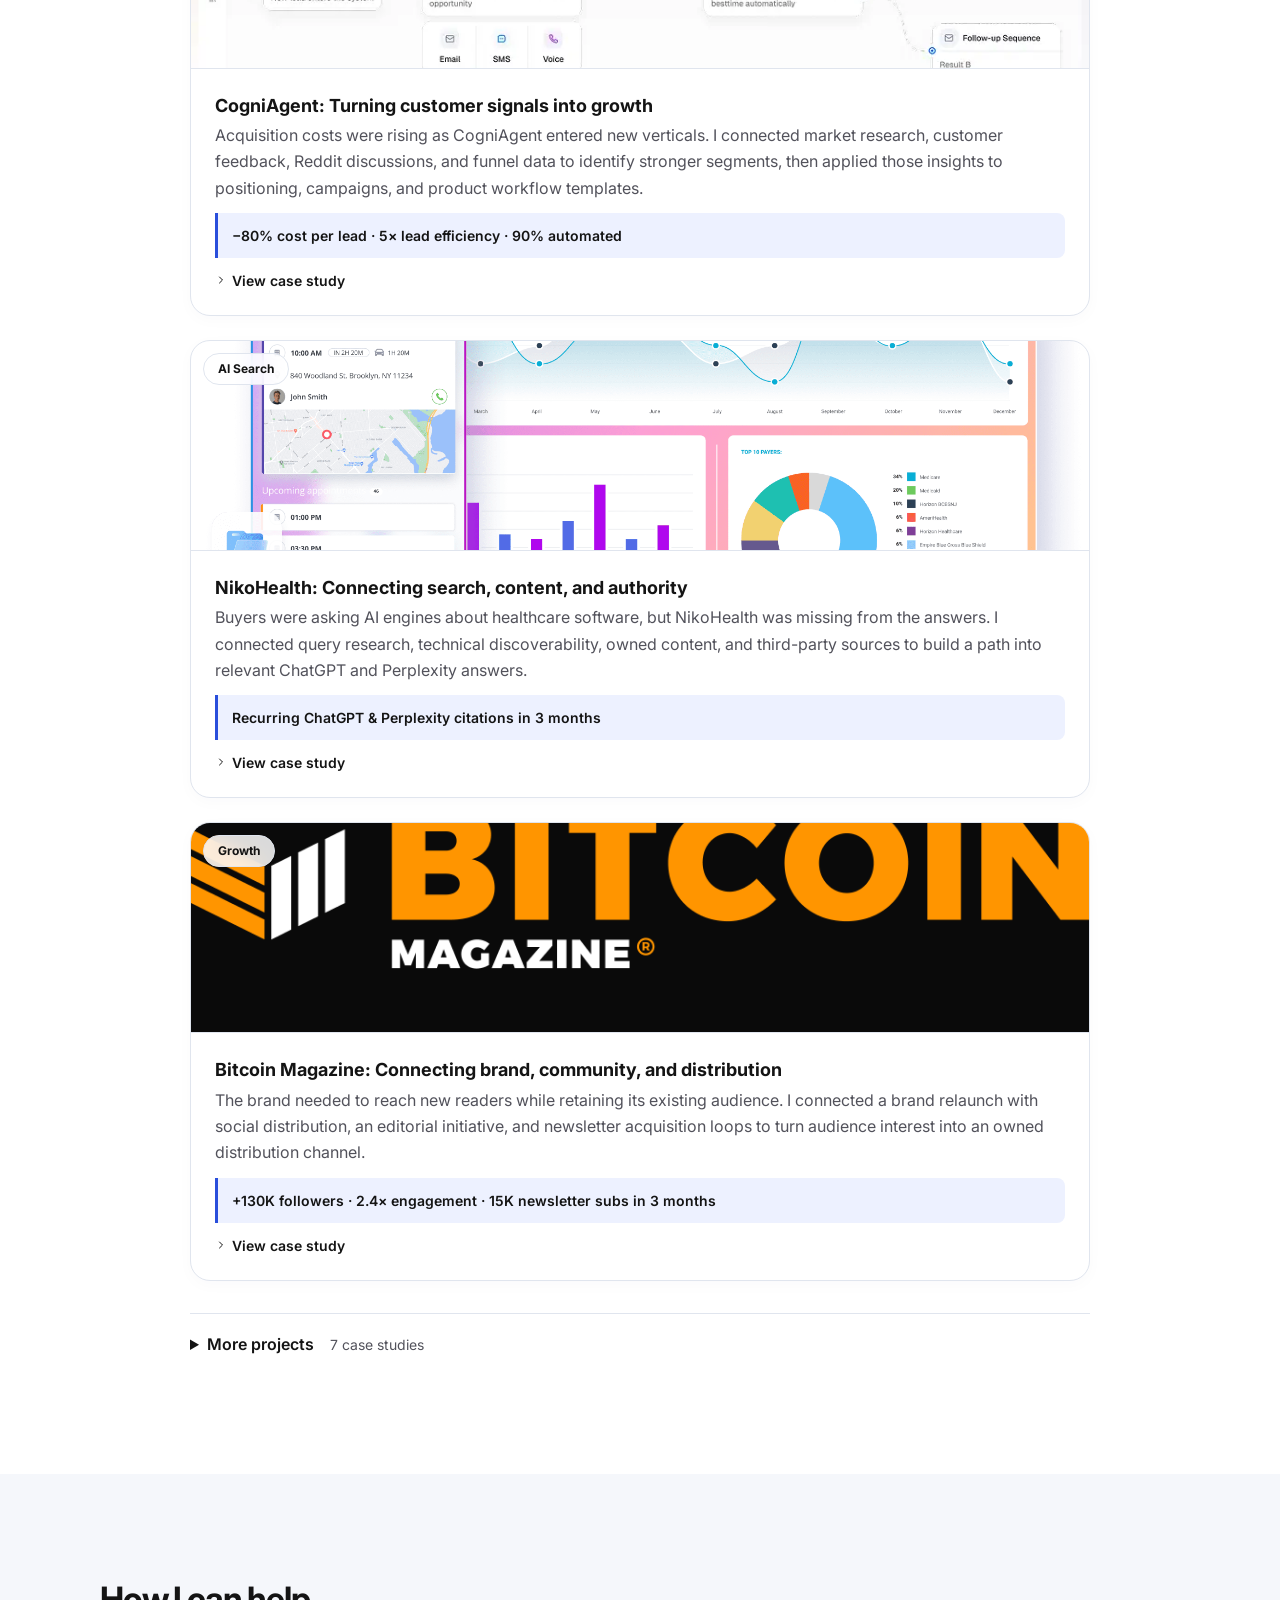
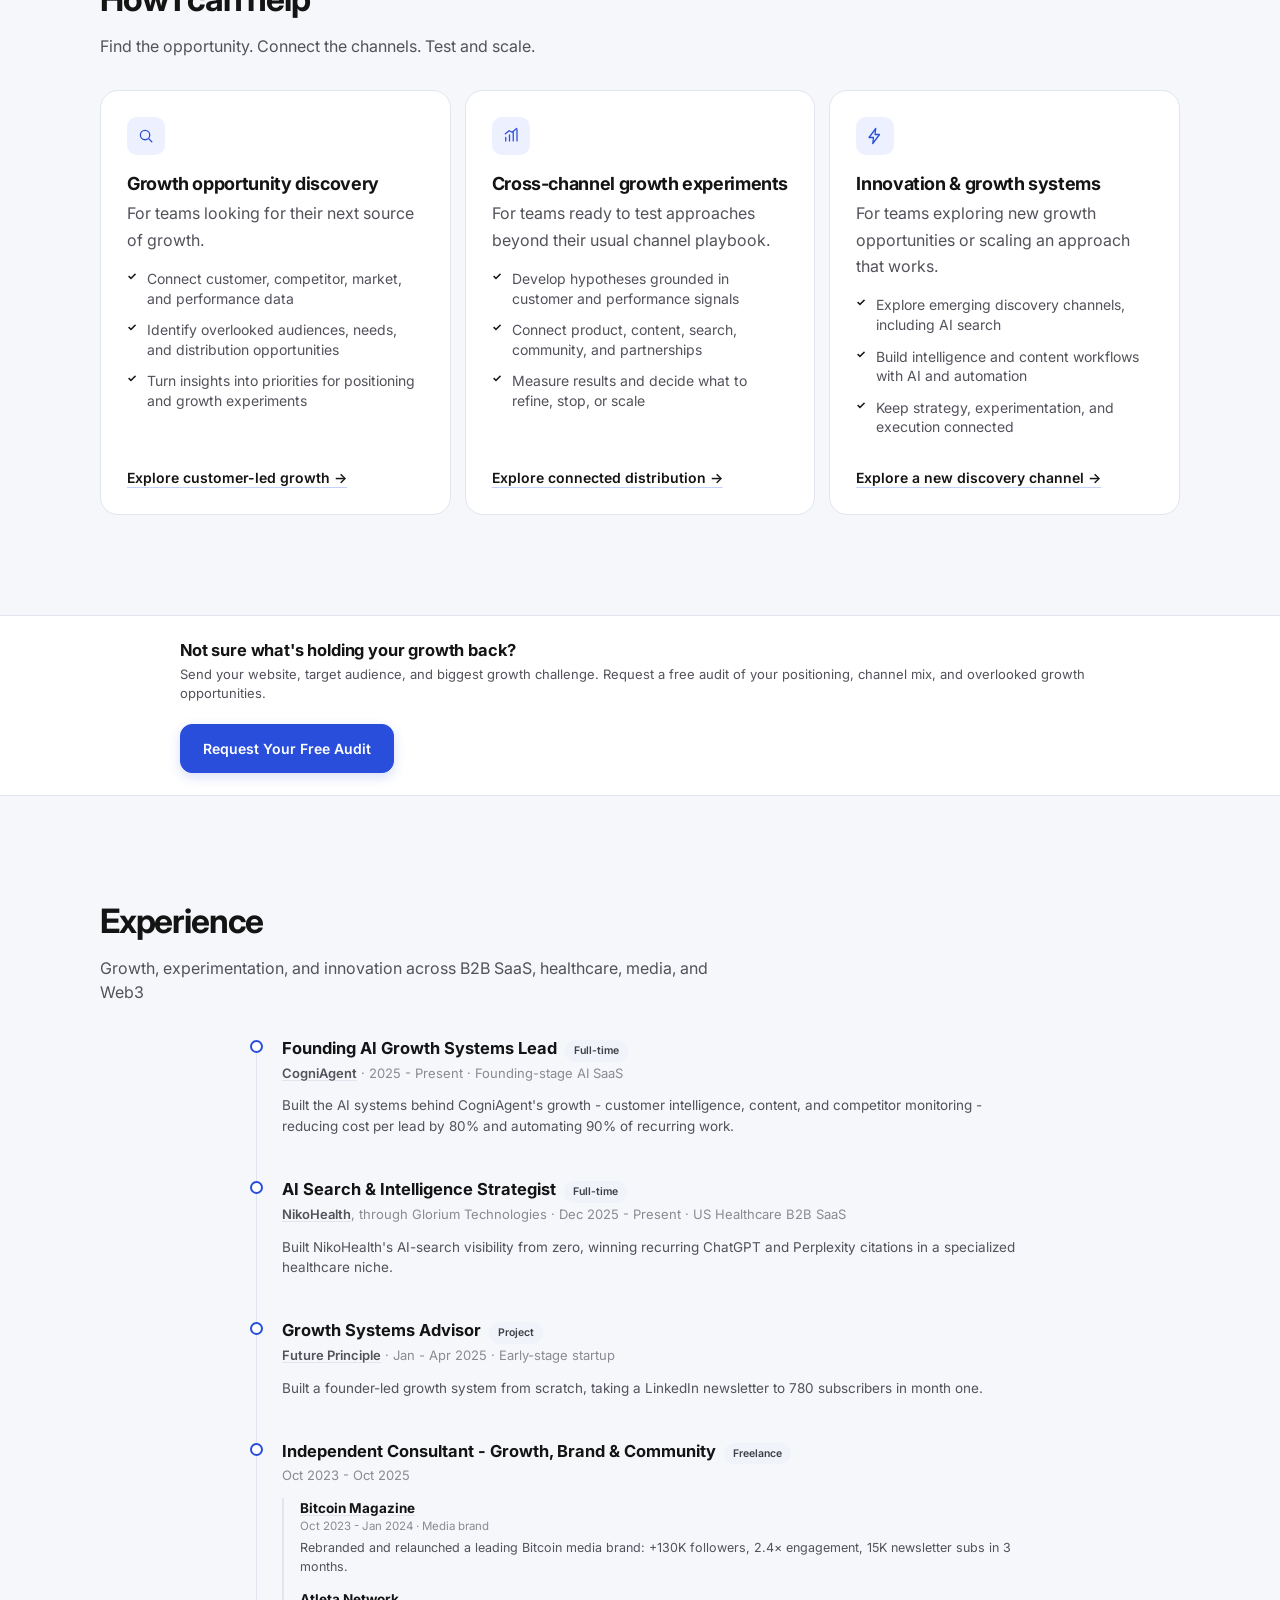
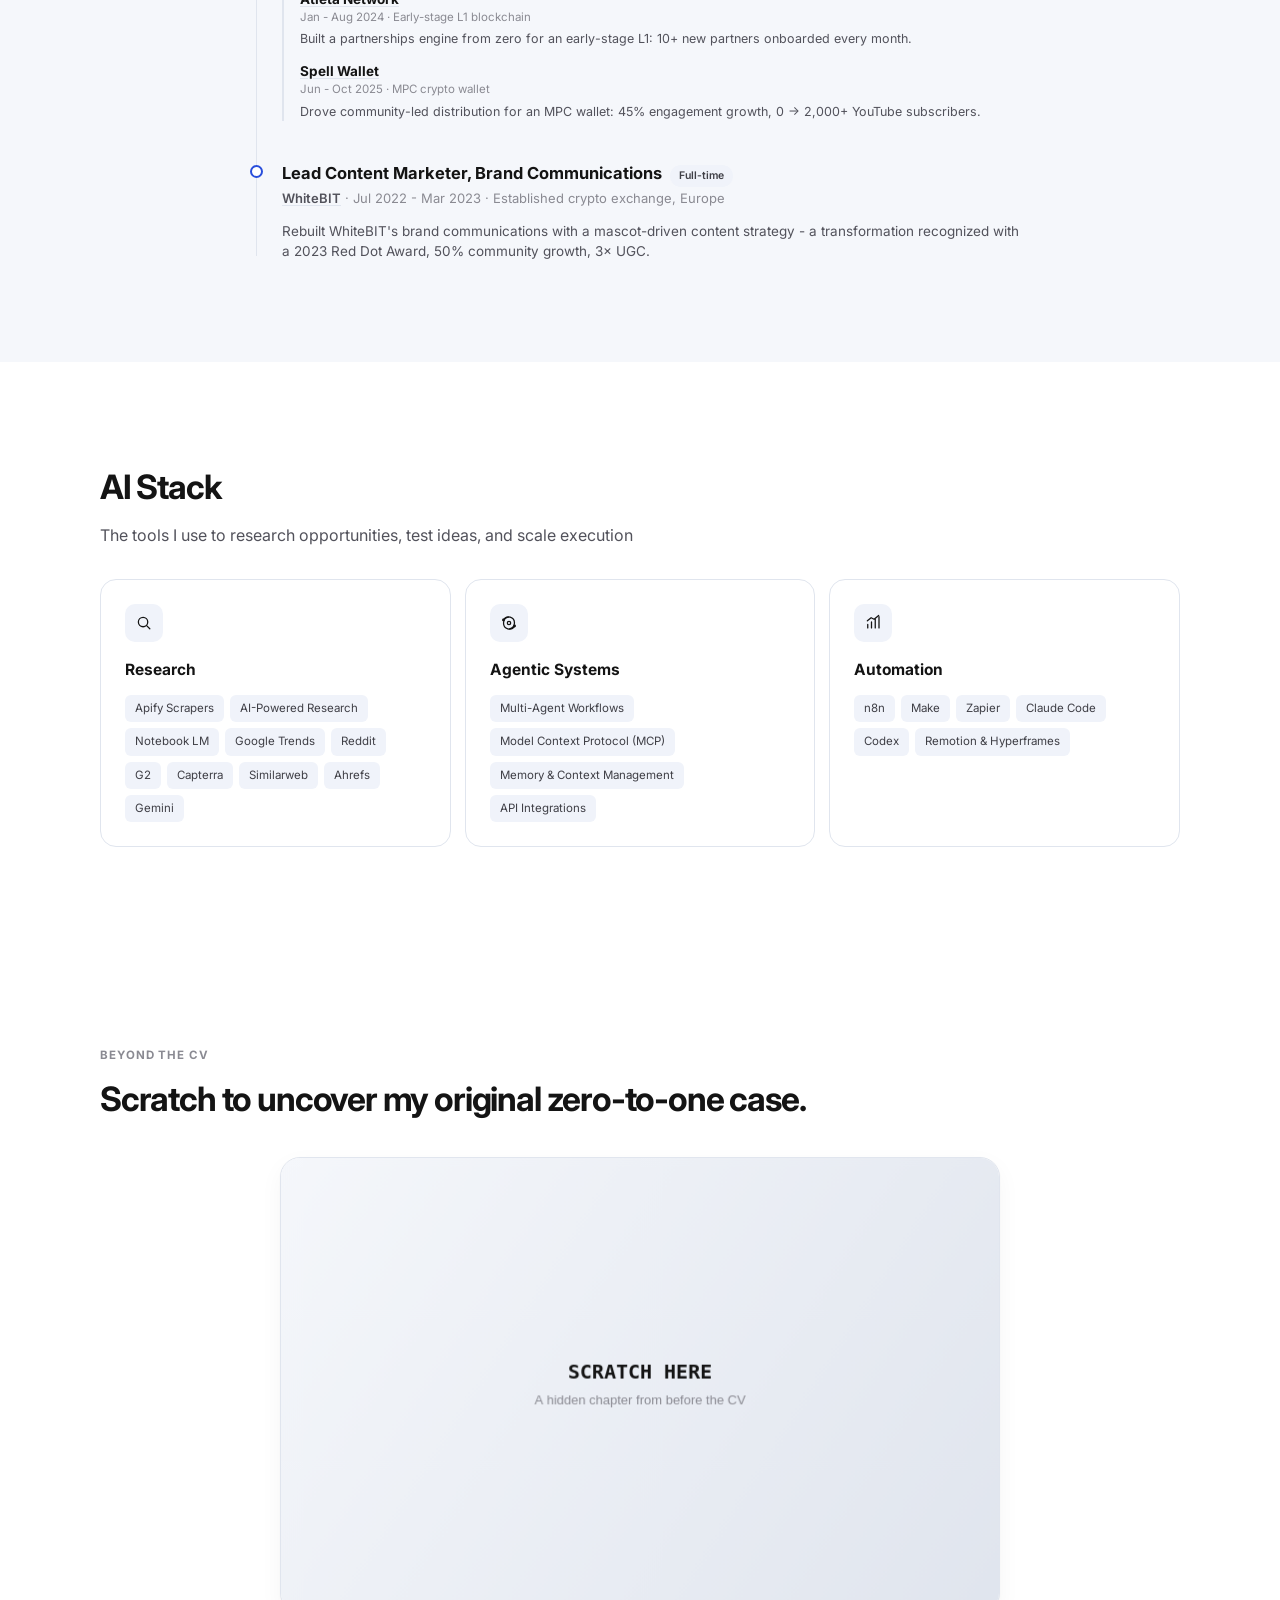
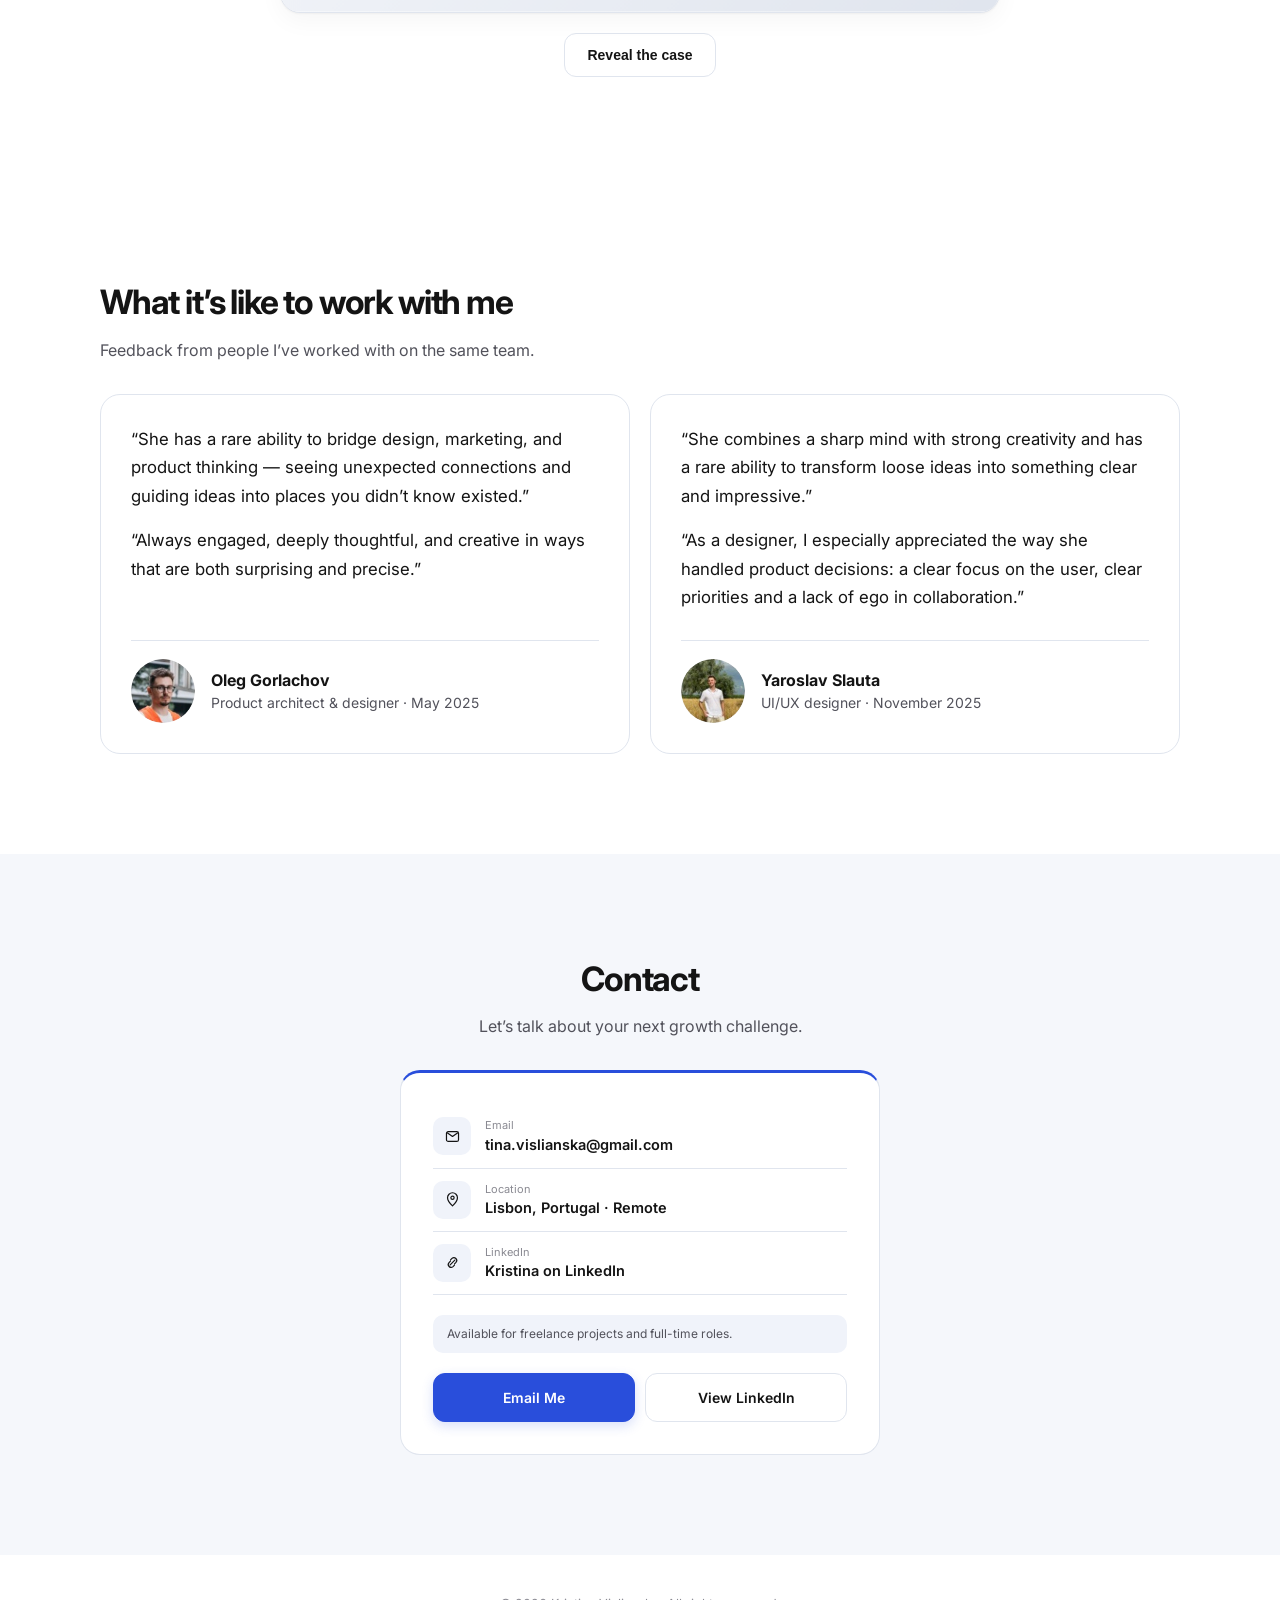
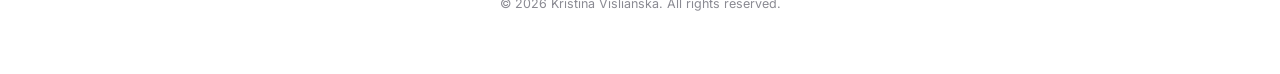
==== commit d842b1a6: "Express lead cost improvement consistently as 80 percent" ====
--- a/index.html
+++ b/index.html
@@ -690,7 +690,7 @@
   <div class="wrap">
     <div class="sec-head"><h2 class="sec-tag">Selected outcomes</h2></div>
     <div class="stat-grid">
-      <div class="stat-card"><div class="stat-icon" data-icon="target"></div><div class="stat-num">−80%</div><div class="stat-lbl"><strong>Cost per lead</strong>From $15 to $3 at CogniAgent. Customer research reshaped targeting, positioning, and campaigns.</div><a class="text-link" href="#case-cogniagent">See the acquisition case →</a></div>
+      <div class="stat-card"><div class="stat-icon" data-icon="target"></div><div class="stat-num">−80%</div><div class="stat-lbl"><strong>Cost per lead</strong>Customer research at CogniAgent reshaped targeting, positioning, and campaigns.</div><a class="text-link" href="#case-cogniagent">See the acquisition case →</a></div>
       <div class="stat-card"><div class="stat-icon" data-icon="growth"></div><div class="stat-num">15,000</div><div class="stat-lbl"><strong>Newsletter subscribers in 3 months</strong>At Bitcoin Magazine, I connected a brand relaunch, social distribution, and newsletter acquisition.</div><a class="text-link" href="#case-bitcoin">See the audience growth case →</a></div>
       <div class="stat-card"><div class="stat-icon" data-icon="bolt"></div><div class="stat-num">99%</div><div class="stat-lbl"><strong>Of the pipeline automated</strong>A multi-agent system for CogniAgent: copy, fact-checking, images, and competitor intelligence. People approve what gets published.</div><a class="text-link" href="#case-cogni-multi-agent">See the multi-agent system →</a></div>
     </div>
@@ -710,13 +710,13 @@
         <div class="case-body">
           <h3>CogniAgent: Turning customer signals into growth</h3>
           <p>Acquisition costs were rising as CogniAgent entered new verticals. I connected market research, customer feedback, Reddit discussions, and funnel data to identify stronger segments, then applied those insights to positioning, campaigns, and product workflow templates.</p>
-          <div class="case-result">$15 → $3 CPL · 5× lead efficiency · 90% automated</div>
+          <div class="case-result">−80% cost per lead · 5× lead efficiency · 90% automated</div>
           <details>
             <summary class="case-toggle"><span data-icon="chev"></span> View case study</summary>
             <div class="case-detail">
               <div class="case-strategy"><h4>Signal</h4><p>Customer signals and funnel data</p><h4>Growth approach</h4><p>Prioritize the segments with the clearest needs and use their language and workflows to guide both acquisition and product adoption.</p><h4>Connected channels</h4><p>Research → positioning → campaigns → product templates</p></div>
               <div class="case-stat-grid">
-                <div class="case-stat"><div class="case-stat-icon" data-icon="target"></div><div class="case-stat-num">$15→$3</div><div class="case-stat-lbl">CPL</div></div>
+                <div class="case-stat"><div class="case-stat-icon" data-icon="target"></div><div class="case-stat-num">−80%</div><div class="case-stat-lbl">cost per lead</div></div>
                 <div class="case-stat"><div class="case-stat-icon" data-icon="growth"></div><div class="case-stat-num">5×</div><div class="case-stat-lbl">leads</div></div>
                 <div class="case-stat"><div class="case-stat-icon" data-icon="content"></div><div class="case-stat-num">+15%</div><div class="case-stat-lbl">conversion</div></div>
                 <div class="case-stat"><div class="case-stat-icon" data-icon="bolt"></div><div class="case-stat-num">90%</div><div class="case-stat-lbl">automated</div></div>
@@ -1297,7 +1297,7 @@
         <div class="tl-dot"></div>
         <div class="tl-head"><span class="tl-role">Founding AI Growth Systems Lead</span><span class="tl-badge">Full-time</span></div>
         <div class="tl-meta"><strong><a href="https://cogniagent.ai/" target="_blank" rel="noopener" class="tl-co-link">CogniAgent</a></strong> · 2025 - Present · Founding-stage AI SaaS</div>
-        <p>Built the AI systems behind CogniAgent's growth - customer intelligence, content, and competitor monitoring - cutting CPL from $15 to $3 and automating 90% of recurring work.</p>
+        <p>Built the AI systems behind CogniAgent's growth - customer intelligence, content, and competitor monitoring - reducing cost per lead by 80% and automating 90% of recurring work.</p>
       </div>
 
       <div class="tl-item">
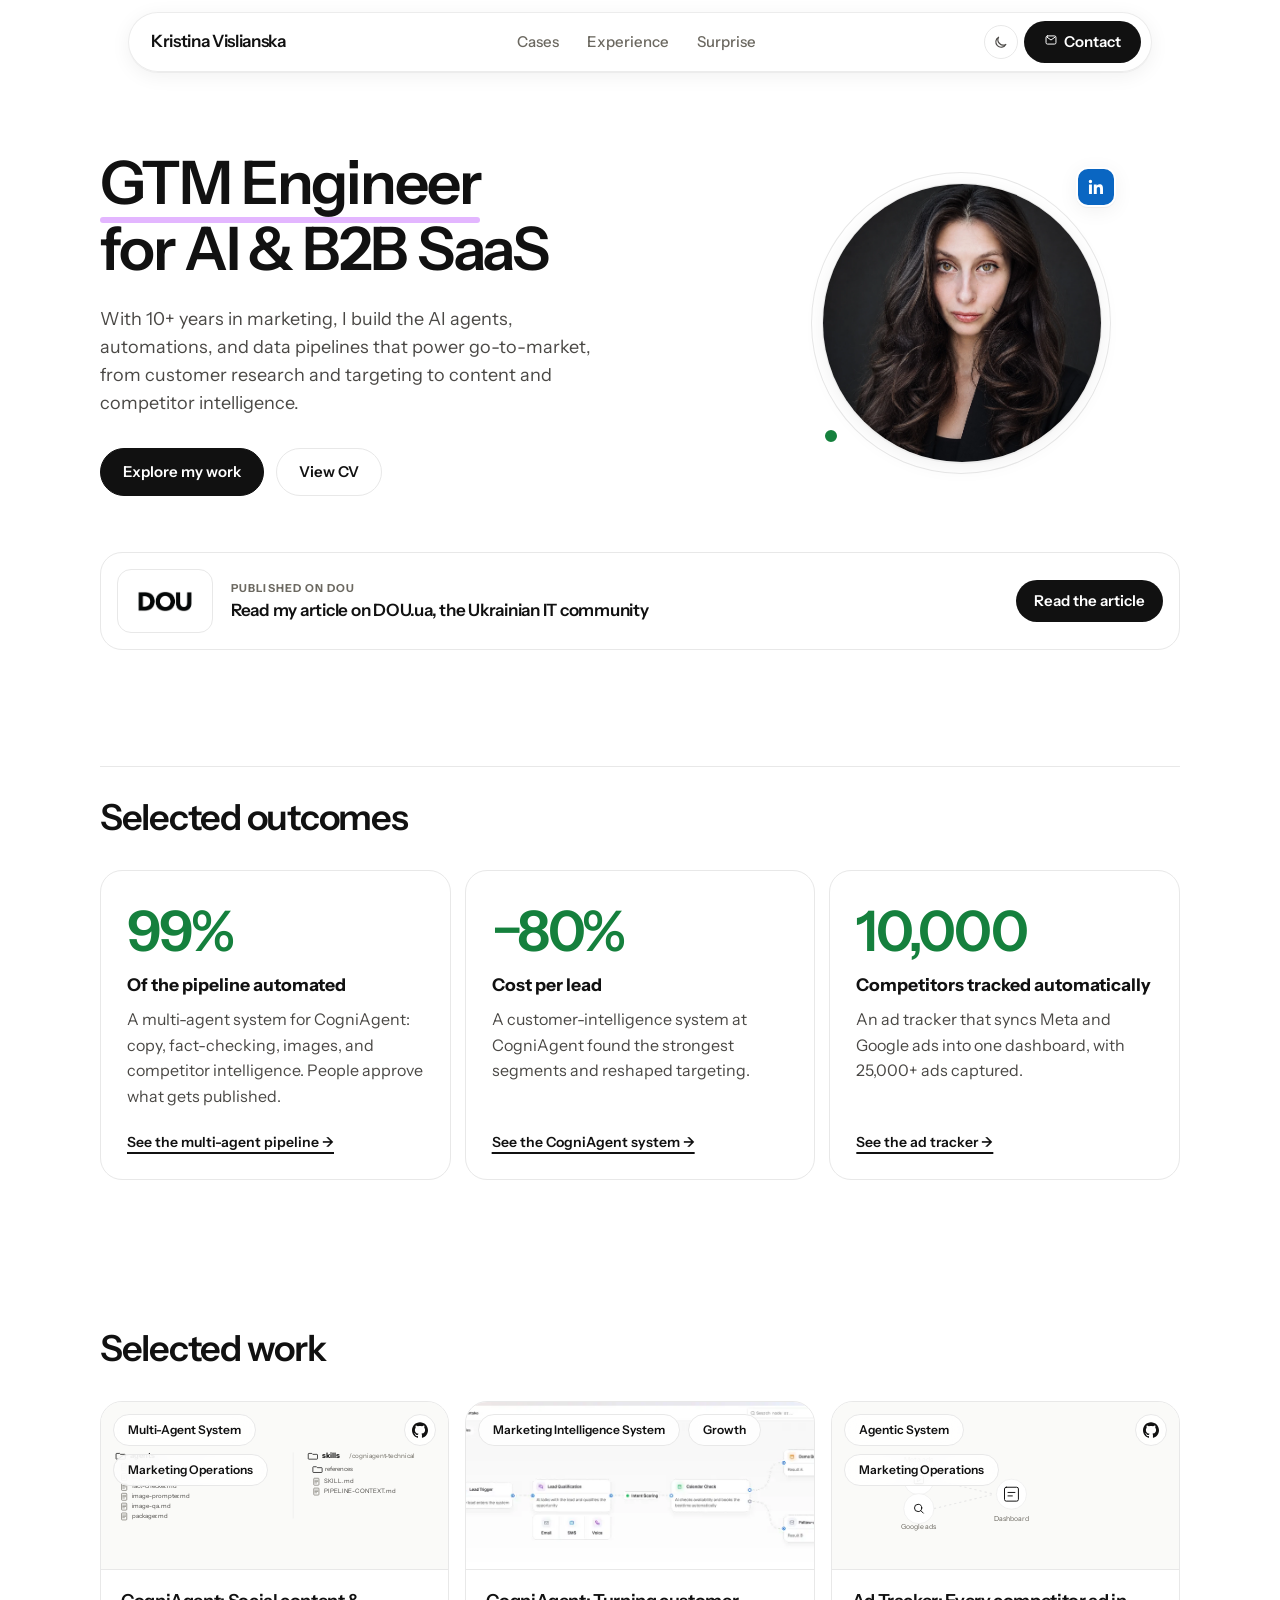
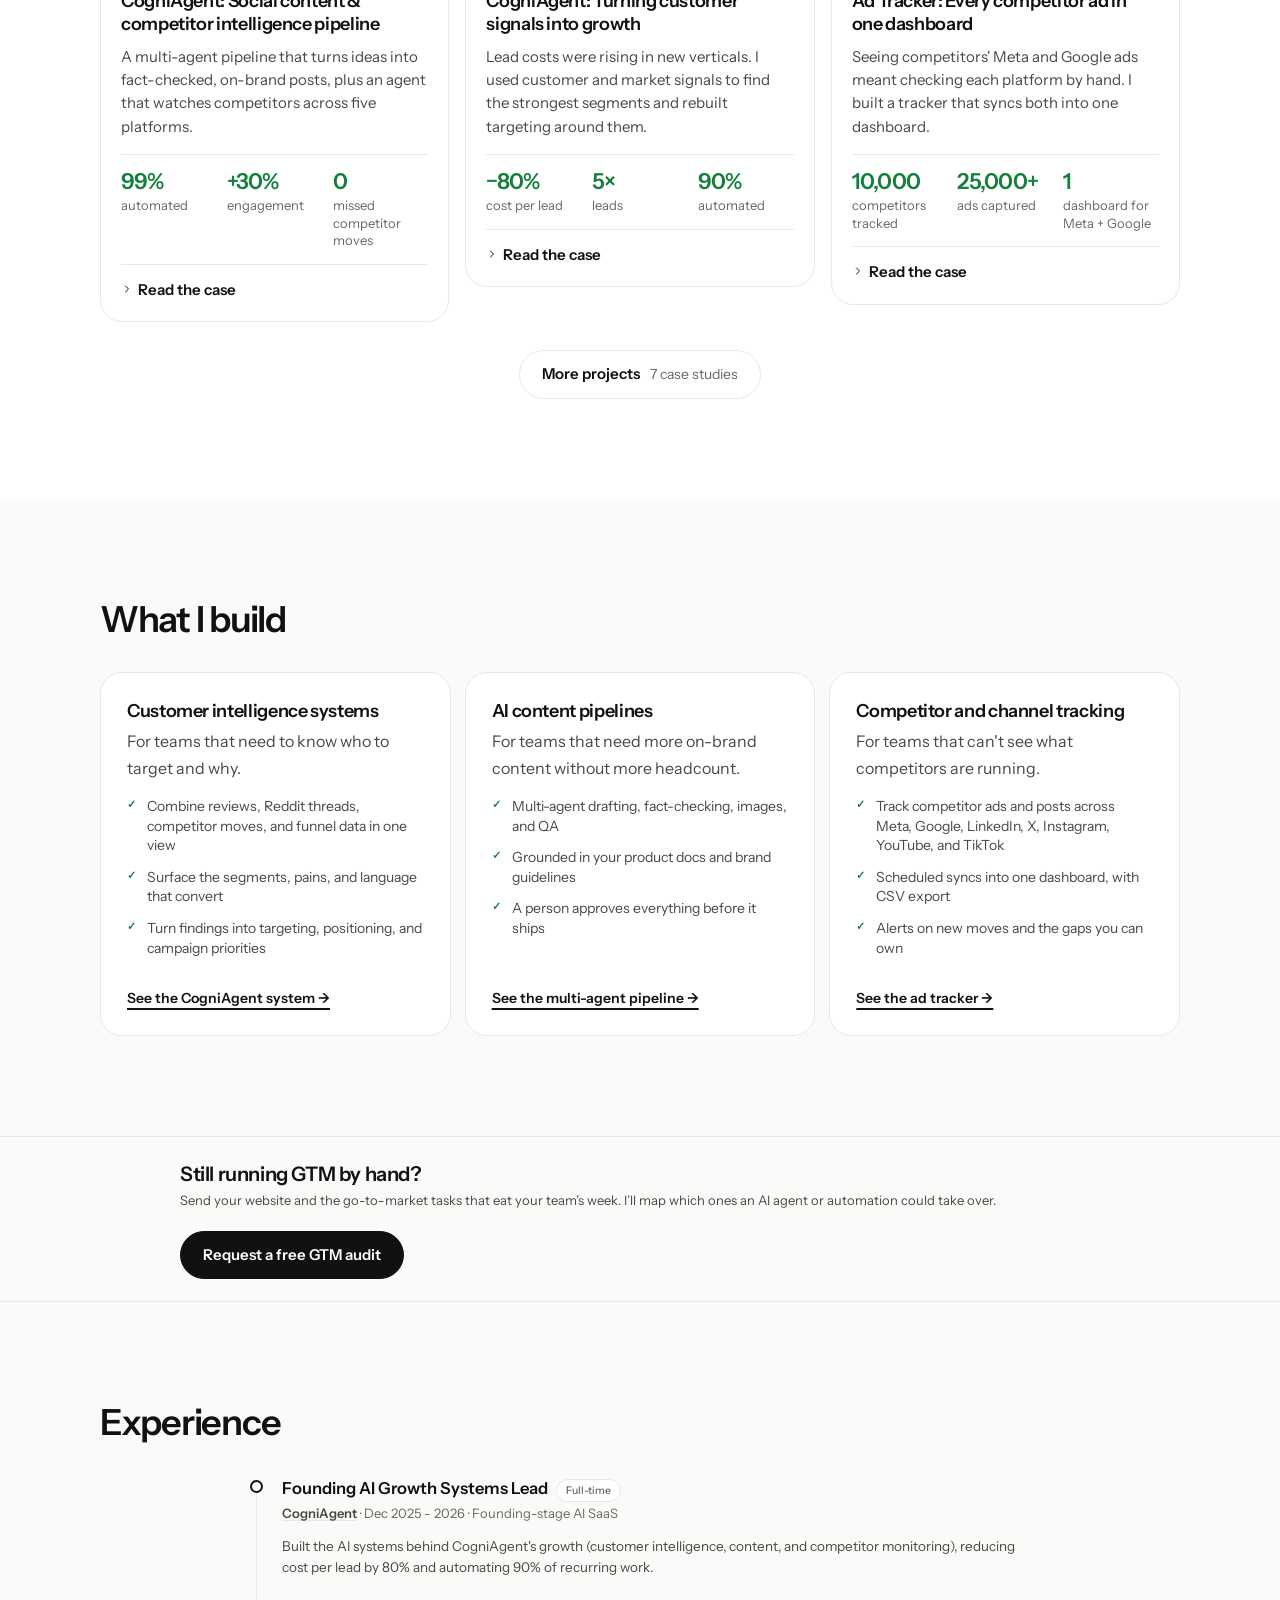
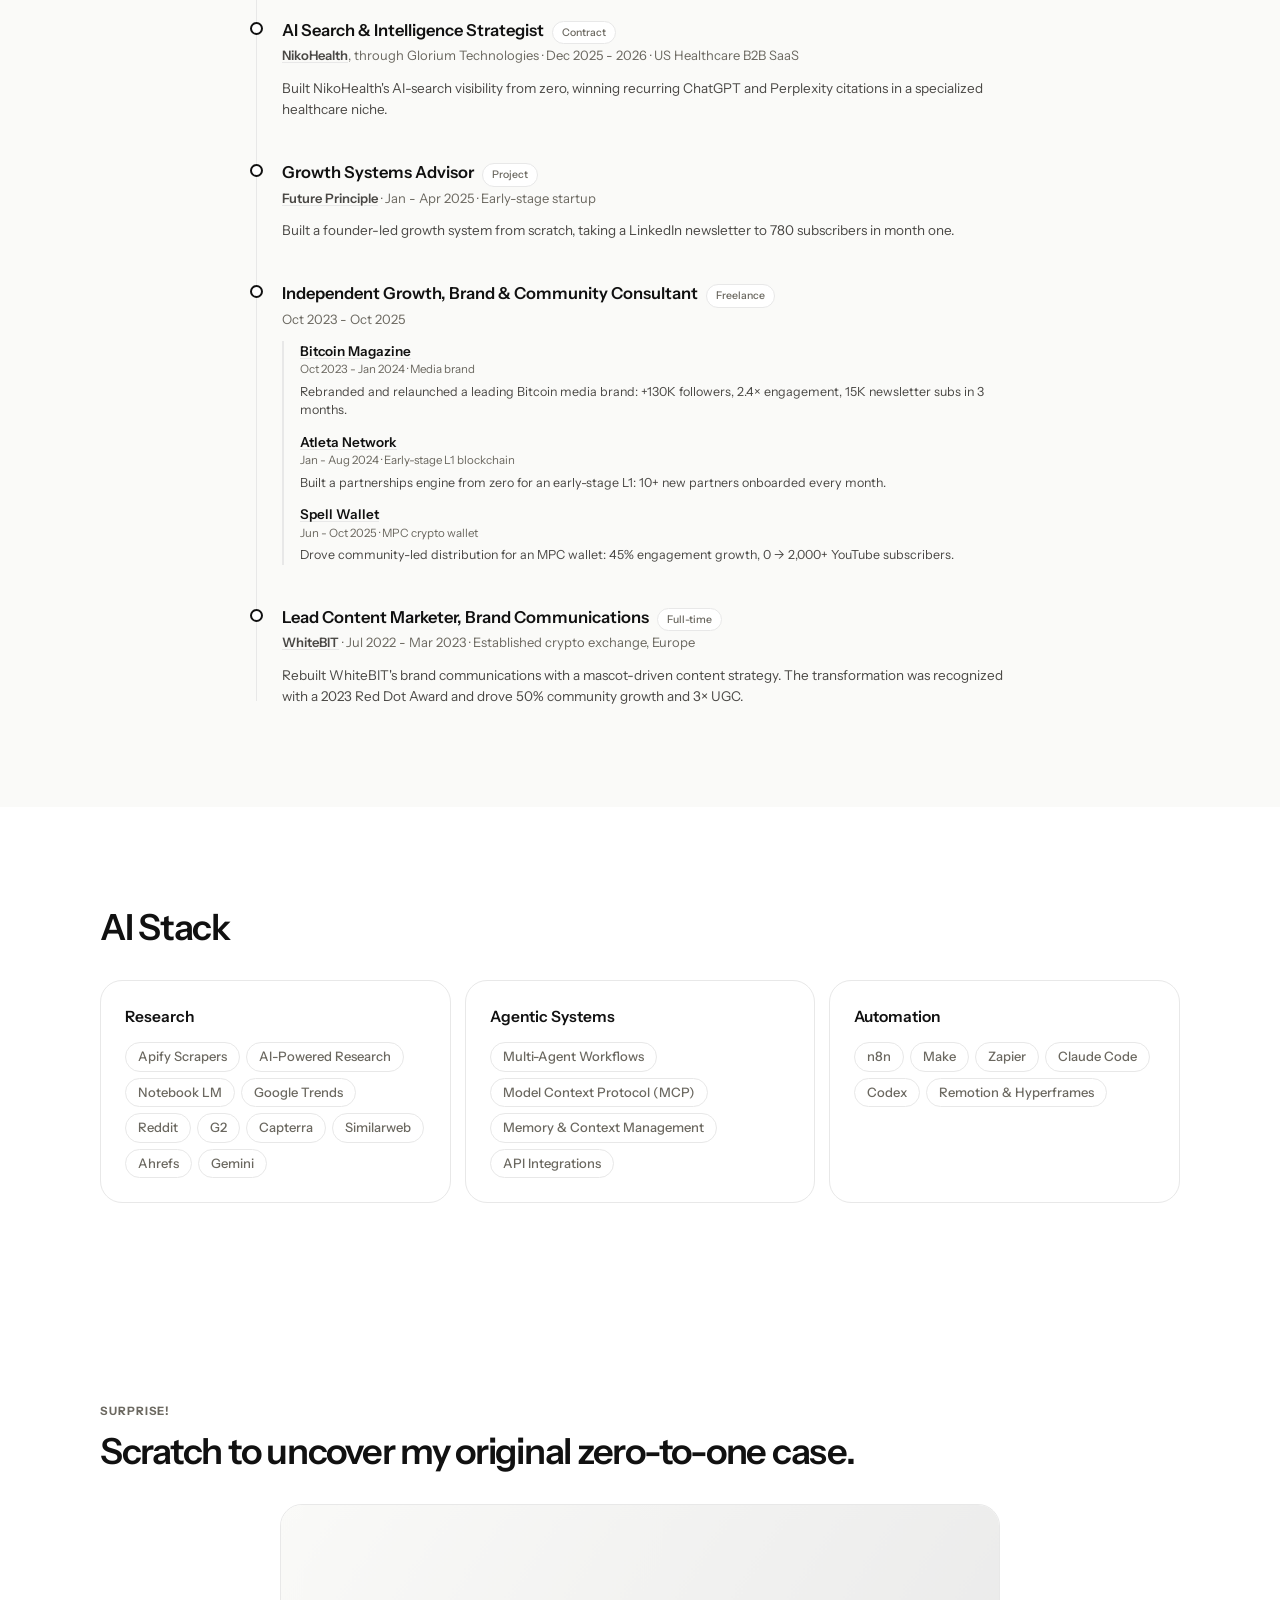
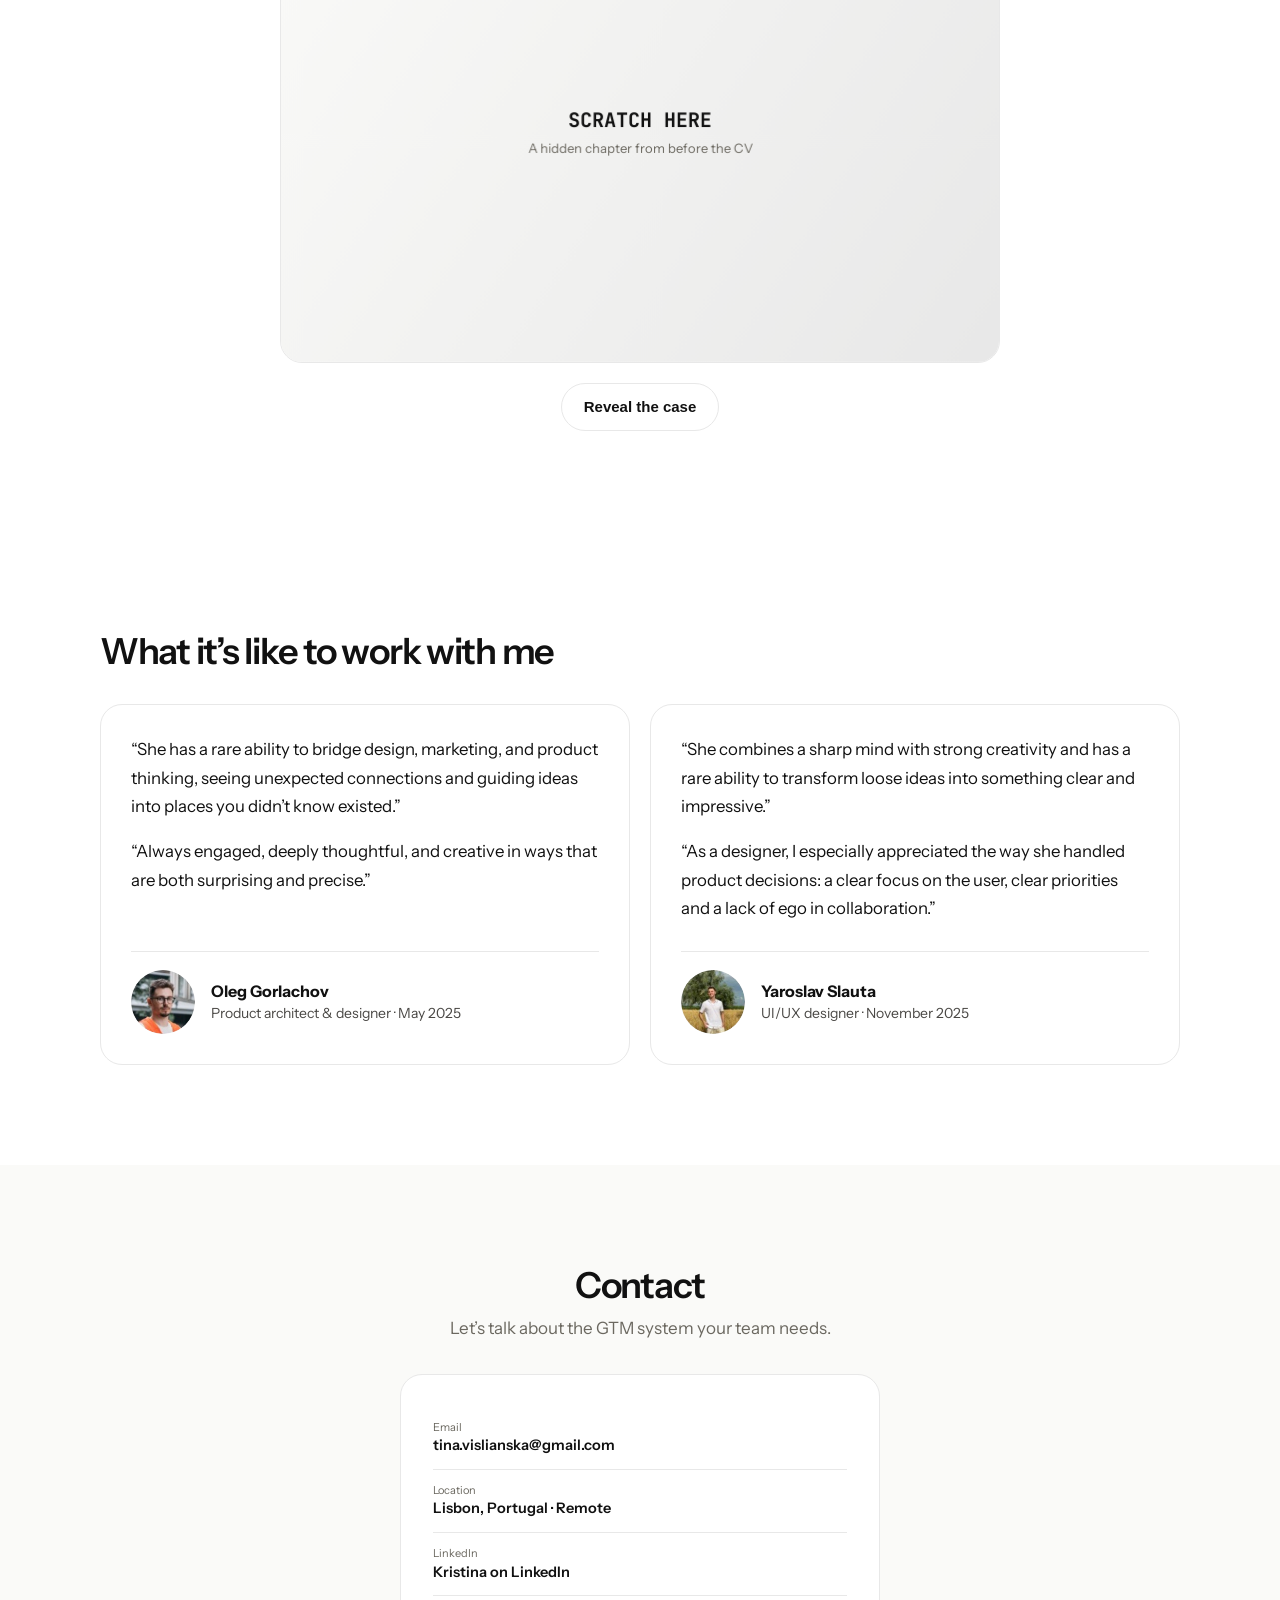
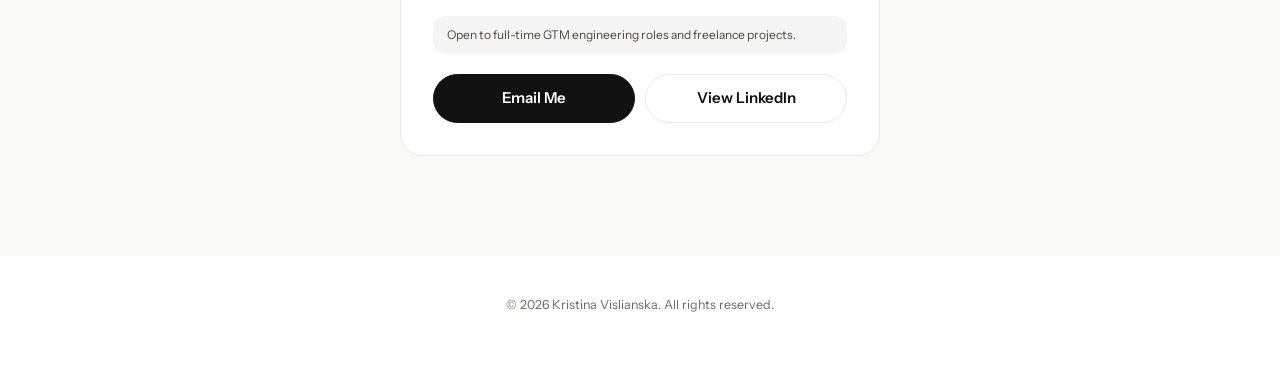
==== commit c1a83005: "Restyle site and reposition as GTM Engineer - New visual style: Instrument Sans, ink on white, warm " ====
--- a/index.html
+++ b/index.html
@@ -3,18 +3,18 @@
 <head>
 <meta charset="UTF-8">
 <meta name="viewport" content="width=device-width, initial-scale=1.0">
-<title>Kristina Vislianska | Growth Strategy &amp; Innovation</title>
+<title>Kristina Vislianska | GTM Engineer for AI &amp; B2B SaaS</title>
 <link rel="icon" type="image/svg+xml" href="images/favicon.svg">
 <link rel="alternate icon" href="images/favicon.svg">
-<meta name="description" content="Kristina Vislianska turns customer, market, and performance data into unconventional growth opportunities across product, content, search, community, and partnerships.">
-<meta property="og:title" content="Kristina Vislianska | Growth Strategy &amp; Innovation">
-<meta property="og:description" content="Kristina Vislianska turns customer, market, and performance data into unconventional growth opportunities across product, content, search, community, and partnerships.">
+<meta name="description" content="Kristina Vislianska is a GTM engineer for AI and B2B SaaS teams. She builds AI agents, automations, and research systems that turn customer, market, and performance data into growth.">
+<meta property="og:title" content="Kristina Vislianska | GTM Engineer for AI &amp; B2B SaaS">
+<meta property="og:description" content="Kristina Vislianska is a GTM engineer for AI and B2B SaaS teams. She builds AI agents, automations, and research systems that turn customer, market, and performance data into growth.">
 <script type="application/ld+json">
 {
   "@context": "https://schema.org",
   "@type": "Person",
   "name": "Kristina Vislianska",
-  "jobTitle": "Growth Strategist",
+  "jobTitle": "GTM Engineer",
   "url": "https://kristinavislianska.com/",
   "sameAs": ["https://www.linkedin.com/in/kristinavislianska"],
   "address": {
@@ -26,7 +26,7 @@
 </script>
 <link rel="preconnect" href="https://fonts.googleapis.com">
 <link rel="preconnect" href="https://fonts.gstatic.com" crossorigin>
-<link href="https://fonts.googleapis.com/css2?family=Inter:wght@400;500;600;700;800&family=JetBrains+Mono:wght@400;500&display=swap" rel="stylesheet">
+<link href="https://fonts.googleapis.com/css2?family=Instrument+Sans:wght@400;500;600;700&family=JetBrains+Mono:wght@400;500&display=swap" rel="stylesheet">
 <style>
   :root {
     --bg: #ffffff;
@@ -636,6 +636,180 @@
 .avatar-oleg { background-image:url('/images/oleg-recommendation.jpeg'); background-size:1046.667px 268px; background-position:-30px -18px; }
 .avatar-yaroslav { background-image:url('/images/yaroslav-recommendation.jpeg'); background-size:1030.667px 302.667px; background-position:-10px -9.333px; }
 
+  /* Offlist-inspired layer: Instrument Sans, ink on white, warm greys, pill controls, hairline cards. */
+  :root {
+    --bg: #ffffff;
+    --bg-2: #fafaf8;
+    --card: #ffffff;
+    --border: #e8e8e8;
+    --text: #111111;
+    --text-2: #4a4845;
+    --muted: #6b6860;
+    --accent: #111111;
+    --accent-text: #ffffff;
+    --tag-bg: #f5f5f5;
+    --tag-text: #4a4845;
+    --signal-soft: #f5f5f5;
+    --signal-line: #e8e8e8;
+    --ok: #15803d;
+    --ok-surface: #dcfce7;
+    --mark: oklch(0.85 0.14 305);
+    --shadow: 0 1px 0 rgba(0,0,0,.04), 0 4px 20px rgba(0,0,0,.06);
+  }
+  [data-theme="dark"] {
+    --bg: #111110;
+    --bg-2: #161614;
+    --card: #1a1a18;
+    --border: #2b2a27;
+    --text: #f3f1ec;
+    --text-2: #c9c5bc;
+    --muted: #8f8b82;
+    --accent: #f3f1ec;
+    --accent-text: #111111;
+    --tag-bg: #232220;
+    --tag-text: #c9c5bc;
+    --signal-soft: #232220;
+    --signal-line: #3a3935;
+    --ok: #4ade80;
+    --ok-surface: #13291c;
+    --mark: oklch(0.55 0.14 305);
+    --shadow: 0 1px 0 rgba(0,0,0,.3), 0 4px 20px rgba(0,0,0,.35);
+  }
+  body { font-family: 'Instrument Sans', -apple-system, BlinkMacSystemFont, 'Segoe UI', sans-serif; }
+  .case-cover text, svg text[font-family^="Inter"] { font-family: 'Instrument Sans', sans-serif; }
+  .hero h1, .sec-tag, .service-card h3, .stack-card h3, .case-card h3, .scratch-revealed h3, .audit-banner h2,
+  .stat-num, .case-stat-num, .tl-role, .tl-sub-role, .nav-name { font-weight: 600; }
+
+  .nav-outer { top: 12px; }
+  .nav {
+    width: 100%; max-width: 1024px; height: 60px; justify-content: space-between;
+    padding: 0 10px 0 22px;
+    background: color-mix(in srgb, var(--card) 72%, transparent);
+    border: 1px solid color-mix(in srgb, var(--text) 8%, transparent);
+    box-shadow: var(--shadow);
+  }
+  .nav-name { font-size: 17px; letter-spacing: -.02em; }
+  .nav-links a { font-size: 15px; color: var(--muted); }
+  .nav-links a:hover { background: transparent; color: var(--text); }
+  .nav-cta { height: 42px; padding: 0 20px; font-size: 15px; }
+
+  .btn { min-height: 48px; padding: 12px 22px; border-radius: 9999px; font-size: 15px; justify-content: center; }
+  .btn.primary { box-shadow: none; }
+  .btn.primary:hover, .nav-cta:hover { opacity: 1; background: color-mix(in srgb, var(--accent) 85%, var(--bg)); }
+
+  .hero { padding-top: 150px; }
+  .hero::before { display: none; }
+  .hero-name { font-size: 11px; font-weight: 700; letter-spacing: .1em; text-transform: uppercase; color: var(--muted); }
+  .hero-name::before { background: var(--ok); box-shadow: 0 0 0 3px var(--ok-surface); }
+  .hero h1 { font-size: clamp(2.4rem, 5vw, 3.75rem); letter-spacing: -.035em; line-height: 1.1; }
+  .hero-highlight { color: inherit; position: relative; z-index: 0; white-space: nowrap; }
+  .hero-highlight::after {
+    content: ''; position: absolute; z-index: -1; left: 0; right: 0; bottom: -.06em;
+    height: .1em; border-radius: 999px; background: var(--mark);
+  }
+  .hero-desc { font-size: 18px; line-height: 1.55; text-wrap: pretty; }
+  .hero-photo-wrap { border-color: var(--border); }
+  .hero-photo-wrap::before { display: none; }
+  .hero-photo-wrap::after { background: var(--ok); }
+  .hero-photo { box-shadow: var(--shadow); }
+
+  .sec-tag { font-size: clamp(1.75rem, 3.2vw, 2.25rem); letter-spacing: -.035em; line-height: 1.15; }
+  .sec-sub { font-size: 1.0625rem; color: var(--muted); }
+
+  .stat-card, .service-card, .stack-card, .case-card, .feedback-card, .contact-card, .scratch-card {
+    border: 1px solid var(--border); border-radius: 22px; box-shadow: none;
+  }
+  .stat-card:hover, .service-card:hover, .stack-card:hover, .case-card:hover {
+    transform: none; border-color: var(--text); box-shadow: 0 0 0 1px var(--text);
+  }
+  .stat-icon, .service-icon, .stack-icon, .contact-row .ic { display: none; }
+  .stat-num, #outcomes .stat-num { color: var(--ok); letter-spacing: -.045em; }
+
+  .stack-tag, .tl-badge {
+    background: var(--card); color: var(--muted); border: 1px solid var(--border);
+    border-radius: 999px; font-weight: 500;
+  }
+  .stack-tag { font-size: 13px; padding: 4px 12px; }
+  .case-category-badge, .case-award-badge { font-weight: 600; }
+  .case-result { background: var(--tag-bg); border-left: 0; border-radius: 12px; }
+  .case-strategy { border-left-color: var(--border); }
+  .case-strategy h4 { color: var(--text); }
+  .case-stat, .contact-status { border-radius: 12px; }
+  .case-scheme-block { border-radius: 16px; }
+  .case-scheme-block:hover { transform: none; }
+  .tl-dot { border-color: var(--text); }
+  .service-card li::before, .service-card:hover li::before { color: var(--ok); }
+
+  .text-link { font-weight: 600; text-decoration-color: currentColor; text-decoration-thickness: 1.5px; text-underline-offset: 5px; }
+  .text-link:hover { color: var(--muted); }
+  .audit-banner { background: var(--bg-2); }
+  .audit-banner h2 { font-size: 1.25rem; letter-spacing: -.02em; }
+
+  @media (max-width: 760px) {
+    .nav { height: 56px; padding: 0 8px 0 18px; }
+    .nav-name { font-size: 15px; }
+    .nav-cta { height: 40px; padding: 0 16px; font-size: 14px; }
+  }
+
+  /* Case cards: headline, one line, up to three numbers; the story opens on demand. */
+  #cases .sec-head, .case-grid, .more-projects { max-width: none; }
+  .case-grid { grid-template-columns: repeat(3, minmax(0, 1fr)); gap: 16px; align-items: start; }
+  .case-card img, .case-cover { height: 168px; }
+  .case-card:has(.case-github-badge) .case-badge-row { max-width: calc(100% - 68px); }
+  .case-body { padding: 20px; }
+  .case-card h3 { font-size: 1.125rem; line-height: 1.3; letter-spacing: -.02em; margin-bottom: 8px; }
+  .case-card > .case-body > p { font-size: .9375rem; line-height: 1.55; margin-bottom: 16px; }
+  .case-metrics {
+    display: grid; grid-template-columns: repeat(3, minmax(0, 1fr)); gap: 10px;
+    padding: 14px 0; margin-bottom: 14px; border-top: 1px solid var(--border); border-bottom: 1px solid var(--border);
+  }
+  .case-metrics b { display: block; font-size: 1.375rem; font-weight: 600; line-height: 1.15; letter-spacing: -.035em; color: var(--ok); white-space: nowrap; }
+  .case-metrics span { display: block; margin-top: 3px; font-size: .8125rem; line-height: 1.35; color: var(--muted); }
+  .case-toggle { font-size: .9375rem; }
+  .case-detail { margin-top: 12px; }
+  .case-detail h4 { margin-top: 16px; }
+  .case-detail p, .case-detail ul { font-size: .9375rem; line-height: 1.6; }
+  .case-detail ul { margin-bottom: 0; }
+
+  .more-projects { margin-top: 28px; }
+  .more-projects > summary {
+    list-style: none; display: flex; align-items: center; gap: 10px; width: fit-content; margin: 0 auto;
+    padding: 12px 22px; border: 1px solid var(--border); border-radius: 999px; background: var(--card);
+    font-size: .9375rem; transition: border-color .15s;
+  }
+  .more-projects > summary::-webkit-details-marker { display: none; }
+  .more-projects > summary:hover { border-color: var(--text); }
+  .more-projects[open] > summary { margin-bottom: 20px; }
+  .more-count { margin-left: 0; color: var(--muted); }
+
+  @media (max-width: 1000px) { .case-grid { grid-template-columns: repeat(2, minmax(0, 1fr)); } }
+  @media (max-width: 640px) { .case-grid { grid-template-columns: 1fr; } }
+
+  /* Press card: publication logo, label, and a link out. */
+  .press-card {
+    display: flex; align-items: center; gap: 18px; margin-top: 56px; padding: 16px;
+    background: var(--card); border: 1px solid var(--border); border-radius: 22px;
+    transition: border-color .2s ease, box-shadow .2s ease;
+  }
+  .press-card:hover { border-color: var(--text); box-shadow: 0 0 0 1px var(--text); }
+  .press-logo {
+    display: flex; align-items: center; justify-content: center; flex-shrink: 0;
+    width: 96px; height: 64px; background: #fff; border: 1px solid var(--border); border-radius: 14px;
+  }
+  .press-logo img { width: 60px; height: auto; }
+  .press-text { display: flex; flex-direction: column; gap: 2px; flex: 1; min-width: 0; }
+  .press-label { font-size: 11px; font-weight: 700; letter-spacing: .1em; text-transform: uppercase; color: var(--muted); }
+  .press-title { font-size: 1.0625rem; font-weight: 600; letter-spacing: -.015em; line-height: 1.35; }
+  .press-cta {
+    flex-shrink: 0; padding: 10px 18px; border-radius: 999px;
+    background: var(--accent); color: var(--accent-text); font-size: .9375rem; font-weight: 600; white-space: nowrap;
+  }
+  @media (max-width: 640px) {
+    .press-card { flex-wrap: wrap; }
+    .press-text { flex-basis: calc(100% - 114px); }
+    .press-cta { width: 100%; text-align: center; }
+  }
+
 </style>
 <script type="text/javascript">
   (function(c,l,a,r,i,t,y){
@@ -652,9 +826,8 @@
     <div class="nav-name">Kristina Vislianska</div>
     <div class="nav-links">
       <a href="#cases">Cases</a>
-      <a href="work-with-me/">Work with me</a>
       <a href="#experience">Experience</a>
-      <a href="#about">About</a>
+      <a href="#about">Surprise</a>
     </div>
     <div class="nav-right">
       <button class="icon-btn" id="dark-toggle" aria-label="Toggle dark mode"></button>
@@ -667,22 +840,27 @@
 <section class="hero" id="top">
   <div class="wrap hero-grid">
     <div>
-      <p class="hero-name">Kristina Vislianska · 10+ years in marketing</p>
-      <h1>Growth Strategy<br>&amp; <span class="hero-highlight">Innovation</span></h1>
-      <p class="hero-desc">I turn customer, market, and performance data into unconventional paths to growth. I connect insights across product, content, search, community, and partnerships.</p>
-      <p class="hero-desc"><strong>I find the opportunity, design the experiment, and build the systems to scale what works.</strong></p>
+      <h1><span class="hero-highlight">GTM Engineer</span><br>for AI &amp; B2B SaaS</h1>
+      <p class="hero-desc">With 10+ years in marketing, I build the AI agents, automations, and data pipelines that power go-to-market, from customer research and targeting to content and competitor intelligence.</p>
       <div class="btn-row">
-        <a href="work-with-me/" class="btn primary">Work with me ↗</a>
-        <a href="#cases" class="btn secondary">Explore my work</a>
-
-
-      </div>
-      <p class="hero-meta">Lisbon, Portugal · Remote · <a href="https://drive.google.com/file/d/1GTIwLNADWlnB3VLnwPeZkVLNfUG8637A/view?usp=sharing" target="_blank" rel="noopener" class="text-link">View CV</a></p>
+        <a href="#cases" class="btn primary">Explore my work</a>
+        <a href="https://drive.google.com/file/d/1GTIwLNADWlnB3VLnwPeZkVLNfUG8637A/view?usp=sharing" target="_blank" rel="noopener" class="btn secondary">View CV</a>
+      </div>
     </div>
     <div class="hero-photo-wrap">
       <div class="hero-photo"><img src="images/kristina-hero-2.webp" alt="Kristina Vislianska"></div>
       <a href="https://www.linkedin.com/in/kristinavislianska" target="_blank" rel="noopener" class="orbit-badge linkedin-badge" aria-label="LinkedIn" data-icon="linkedin"></a>
     </div>
+  </div>
+  <div class="wrap">
+    <a class="press-card" href="https://dou.ua/forums/topic/62627/" target="_blank" rel="noopener">
+      <span class="press-logo"><img src="images/dou-logo.png" alt="DOU" width="143" height="50"></span>
+      <span class="press-text">
+        <span class="press-label">Published on DOU</span>
+        <span class="press-title">Read my article on DOU.ua, the Ukrainian IT community</span>
+      </span>
+      <span class="press-cta">Read the article</span>
+    </a>
   </div>
 </section>
 
@@ -690,162 +868,17 @@
   <div class="wrap">
     <div class="sec-head"><h2 class="sec-tag">Selected outcomes</h2></div>
     <div class="stat-grid">
-      <div class="stat-card"><div class="stat-icon" data-icon="target"></div><div class="stat-num">−80%</div><div class="stat-lbl"><strong>Cost per lead</strong>Customer research at CogniAgent reshaped targeting, positioning, and campaigns.</div><a class="text-link" href="#case-cogniagent">See the acquisition case →</a></div>
-      <div class="stat-card"><div class="stat-icon" data-icon="growth"></div><div class="stat-num">15,000</div><div class="stat-lbl"><strong>Newsletter subscribers in 3 months</strong>At Bitcoin Magazine, I connected a brand relaunch, social distribution, and newsletter acquisition.</div><a class="text-link" href="#case-bitcoin">See the audience growth case →</a></div>
-      <div class="stat-card"><div class="stat-icon" data-icon="bolt"></div><div class="stat-num">99%</div><div class="stat-lbl"><strong>Of the pipeline automated</strong>A multi-agent system for CogniAgent: copy, fact-checking, images, and competitor intelligence. People approve what gets published.</div><a class="text-link" href="#case-cogni-multi-agent">See the multi-agent system →</a></div>
+      <div class="stat-card"><div class="stat-icon" data-icon="bolt"></div><div class="stat-num">99%</div><div class="stat-lbl"><strong>Of the pipeline automated</strong>A multi-agent system for CogniAgent: copy, fact-checking, images, and competitor intelligence. People approve what gets published.</div><a class="text-link" href="#case-cogni-multi-agent">See the multi-agent pipeline →</a></div>
+      <div class="stat-card"><div class="stat-icon" data-icon="target"></div><div class="stat-num">−80%</div><div class="stat-lbl"><strong>Cost per lead</strong>A customer-intelligence system at CogniAgent found the strongest segments and reshaped targeting.</div><a class="text-link" href="#case-cogniagent">See the CogniAgent system →</a></div>
+      <div class="stat-card"><div class="stat-icon" data-icon="search"></div><div class="stat-num">10,000</div><div class="stat-lbl"><strong>Competitors tracked automatically</strong>An ad tracker that syncs Meta and Google ads into one dashboard, with 25,000+ ads captured.</div><a class="text-link" href="#case-ad-tracker">See the ad tracker →</a></div>
     </div>
   </div>
 </section>
 
 <section id="cases">
   <div class="wrap">
-    <div class="sec-head"><h2 class="sec-tag">Selected work</h2><p class="sec-sub">From overlooked signals to growth across channels.</p></div>
+    <div class="sec-head"><h2 class="sec-tag">Selected work</h2></div>
     <div class="case-grid">
-<div class="case-card" id="case-cogniagent">
-        <img src="images/cogniagent-website.webp" alt="CogniAgent AI agent workflow canvas from cogniagent.ai">
-        <div class="case-badge-row">
-          <div class="case-category-badge">Marketing Intelligence System</div>
-          <div class="case-category-badge">Growth</div>
-        </div>
-        <div class="case-body">
-          <h3>CogniAgent: Turning customer signals into growth</h3>
-          <p>Acquisition costs were rising as CogniAgent entered new verticals. I connected market research, customer feedback, Reddit discussions, and funnel data to identify stronger segments, then applied those insights to positioning, campaigns, and product workflow templates.</p>
-          <div class="case-result">−80% cost per lead · 5× lead efficiency · 90% automated</div>
-          <details>
-            <summary class="case-toggle"><span data-icon="chev"></span> View case study</summary>
-            <div class="case-detail">
-              <div class="case-strategy"><h4>Signal</h4><p>Customer signals and funnel data</p><h4>Growth approach</h4><p>Prioritize the segments with the clearest needs and use their language and workflows to guide both acquisition and product adoption.</p><h4>Connected channels</h4><p>Research → positioning → campaigns → product templates</p></div>
-              <div class="case-stat-grid">
-                <div class="case-stat"><div class="case-stat-icon" data-icon="target"></div><div class="case-stat-num">−80%</div><div class="case-stat-lbl">cost per lead</div></div>
-                <div class="case-stat"><div class="case-stat-icon" data-icon="growth"></div><div class="case-stat-num">5×</div><div class="case-stat-lbl">leads</div></div>
-                <div class="case-stat"><div class="case-stat-icon" data-icon="content"></div><div class="case-stat-num">+15%</div><div class="case-stat-lbl">conversion</div></div>
-                <div class="case-stat"><div class="case-stat-icon" data-icon="bolt"></div><div class="case-stat-num">90%</div><div class="case-stat-lbl">automated</div></div>
-                <div class="case-stat"><div class="case-stat-icon" data-icon="media"></div><div class="case-stat-num">+80%</div><div class="case-stat-lbl">content</div></div>
-              </div>
-              <div class="case-scheme">
-                <div class="case-scheme-block">
-                  <div class="case-scheme-label">Signals and evidence</div>
-                  <ul class="case-list-grid">
-                    <li>Large-scale vertical and market research</li>
-                    <li>Customer conversations and feedback</li>
-                    <li>Reddit conversation analysis to find pain points</li>
-                    <li>Competitor monitoring</li>
-                    <li>Reviews of competing products</li>
-                    <li>Recurring pain points and feature requests</li>
-                    <li>Campaign and funnel-performance data</li>
-                    <li>Market and category developments</li>
-                  </ul>
-                </div>
-                <div class="case-scheme-connector"><span data-icon="chev"></span></div>
-                <div class="case-scheme-block">
-                  <div class="case-scheme-label">Opportunities identified</div>
-                  <ul class="case-list-grid">
-                    <li>The customer segments with the strongest problems</li>
-                    <li>The pain points urgent enough to drive action</li>
-                    <li>The workflows with the greatest automation potential</li>
-                    <li>The language customers used to describe their needs</li>
-                    <li>The gaps and frustrations left by competing products</li>
-                    <li>The use cases easiest to understand, adopt and sell</li>
-                  </ul>
-                </div>
-                <div class="case-scheme-connector"><span data-icon="chev"></span></div>
-                <div class="case-scheme-block">
-                  <div class="case-scheme-label">Execution and results</div>
-                  <ul class="case-list-grid">
-                    <li>Sharper ICP priorities</li>
-                    <li>Differentiated positioning</li>
-                    <li>More focused campaigns</li>
-                    <li>Clearer product decisions</li>
-                    <li>Ready-made workflow templates driven by the intelligence system insights</li>
-                  </ul>
-                </div>
-              </div>
-            </div>
-          </details>
-        </div>
-      </div>
-<div class="case-card" id="case-nikohealth">
-        <img src="images/nikohealth-website.png" alt="NikoHealth product dashboard from nikohealth.com">
-        <div class="case-category-badge">AI Search</div>
-        <div class="case-body">
-          <h3>NikoHealth: Connecting search, content, and authority</h3>
-          <p>Buyers were asking AI engines about healthcare software, but NikoHealth was missing from the answers. I connected query research, technical discoverability, owned content, and third-party sources to build a path into relevant ChatGPT and Perplexity answers.</p>
-          <div class="case-result">Recurring ChatGPT &amp; Perplexity citations in 3 months</div>
-          <details>
-            <summary class="case-toggle"><span data-icon="chev"></span> View case study</summary>
-            <div class="case-detail">
-              <div class="case-strategy"><h4>Signal</h4><p>Buyer questions and missing AI citations</p><h4>Growth approach</h4><p>Connect discoverable product information with relevant owned and third-party content to address the questions buyers already ask.</p><h4>Connected channels</h4><p>Query research → content and authority → AI-search monitoring</p></div>
-              <div class="case-stat-grid">
-                <div class="case-stat"><div class="case-stat-icon" data-icon="search"></div><div class="case-stat-num">3 months</div><div class="case-stat-lbl">to recurring AI citations</div></div>
-              </div>
-              <div class="case-scheme">
-                <div class="case-scheme-block">
-                  <div class="case-scheme-label">Signals and evidence</div>
-                  <ul class="case-list-grid">
-                    <li>ChatGPT and Perplexity answers, reverse-engineered for query intent and source patterns</li>
-                    <li>A technical discoverability audit exposing crawlability and accessibility blockers</li>
-                    <li>Owned content and third-party authority sources primed for citation</li>
-                  </ul>
-                </div>
-                <div class="case-scheme-connector"><span data-icon="chev"></span></div>
-                <div class="case-scheme-block">
-                  <div class="case-scheme-label">Execution and results</div>
-                  <ul class="case-list-grid">
-                    <li>Eliminated the technical and accessibility barriers blocking NikoHealth from AI answers</li>
-                    <li>Built owned and third-party authority content targeting high-intent queries</li>
-                    <li>Stood up continuous citation monitoring across ChatGPT and Perplexity</li>
-                    <li>Won recurring citations across a monitored set of commercially relevant DME/HME queries within 3 months; targeted Reddit posts drove 1,000+ impressions each</li>
-                  </ul>
-                </div>
-              </div>
-            </div>
-          </details>
-        </div>
-      </div>
-<div class="case-card" id="case-bitcoin">
-        <img src="images/bitcoinmagazine-website.png" alt="Bitcoin Magazine logo from bitcoinmagazine.com" style="object-position: 50% 25%;">
-        <div class="case-category-badge">Growth</div>
-        <div class="case-body">
-          <h3>Bitcoin Magazine: Connecting brand, community, and distribution</h3>
-          <p>The brand needed to reach new readers while retaining its existing audience. I connected a brand relaunch with social distribution, an editorial initiative, and newsletter acquisition loops to turn audience interest into an owned distribution channel.</p>
-          <div class="case-result">+130K followers · 2.4× engagement · 15K newsletter subs in 3 months</div>
-          <details>
-            <summary class="case-toggle"><span data-icon="chev"></span> View case study</summary>
-            <div class="case-detail">
-              <div class="case-strategy"><h4>Signal</h4><p>An audience gap and underrepresented voices</p><h4>Growth approach</h4><p>Connect the brand relaunch with editorial initiatives and community-led distribution, giving readers a path from social discovery to newsletter subscription.</p><h4>Connected channels</h4><p>Brand → editorial → social and community → newsletter</p></div>
-              <div class="case-stat-grid">
-                <div class="case-stat"><div class="case-stat-icon" data-icon="users"></div><div class="case-stat-num">+130K</div><div class="case-stat-lbl">followers</div></div>
-                <div class="case-stat"><div class="case-stat-icon" data-icon="media"></div><div class="case-stat-num">2.4×</div><div class="case-stat-lbl">engagement</div></div>
-                <div class="case-stat"><div class="case-stat-icon" data-icon="mail"></div><div class="case-stat-num">15K</div><div class="case-stat-lbl">newsletter subs in 3mo</div></div>
-              </div>
-              <div class="case-scheme">
-                <div class="case-scheme-block">
-                  <div class="case-scheme-label">Signals and evidence</div>
-                  <ul class="case-list-grid">
-                    <li>The gap between longtime reader expectations and what a new generation of Bitcoin audiences wanted</li>
-                    <li>Underrepresented voices in the space, channeled into a dedicated editorial initiative</li>
-                    <li>Newsletter and social growth loops tied directly to community and content</li>
-                  </ul>
-                </div>
-                <div class="case-scheme-connector"><span data-icon="chev"></span></div>
-                <div class="case-scheme-block">
-                  <div class="case-scheme-label">Execution and results</div>
-                  <ul class="case-list-grid">
-                    <li>Executed a full rebrand and social relaunch</li>
-                    <li>Launched the Proof for Women editorial initiative</li>
-                    <li>Built newsletter acquisition loops around community and content</li>
-                    <li>Grew the brand by +130K new social followers, 2.4× engagement, and 15K newsletter subscriptions in 3 months</li>
-                  </ul>
-                </div>
-              </div>
-            </div>
-          </details>
-        </div>
-      </div>
-    </div>
-    <details class="more-projects">
-      <summary>More projects <span class="more-count">7 case studies</span></summary>
-      <div class="case-grid">
 <div class="case-card" id="case-cogni-multi-agent">
         <svg class="case-cover" viewBox="0 0 600 150" role="img" aria-label="File tree of the agents and skills folders behind the pipeline">
           <defs>
@@ -884,47 +917,76 @@
           <div class="case-category-badge">Marketing Operations</div>
         </div>
         <div class="case-body">
-          <h3>CogniAgent - Social Content &amp; Competitor Intelligence Pipeline</h3>
-          <p>I built a content pipeline that turns ideas into fact-checked copy, on-brand images, and review-ready posts. A separate agent monitors competitor accounts across five platforms and feeds new opportunities into the pipeline.</p>
-          <div class="case-result">30% engagement · 99% automated · Zero missed competitor moves</div>
+          <h3>CogniAgent: Social content &amp; competitor intelligence pipeline</h3>
+          <p>A multi-agent pipeline that turns ideas into fact-checked, on-brand posts, plus an agent that watches competitors across five platforms.</p>
+          <div class="case-metrics"><div><b>99%</b><span>automated</span></div><div><b>+30%</b><span>engagement</span></div><div><b>0</b><span>missed competitor moves</span></div></div>
           <details>
-            <summary class="case-toggle"><span data-icon="chev"></span> View case study</summary>
-            <div class="case-detail">
-              <div class="case-stat-grid">
-                <div class="case-stat"><div class="case-stat-icon" data-icon="media"></div><div class="case-stat-num">30%</div><div class="case-stat-lbl">engagement</div></div>
-                <div class="case-stat"><div class="case-stat-icon" data-icon="bolt"></div><div class="case-stat-num">99%</div><div class="case-stat-lbl">automated</div></div>
-                <div class="case-stat"><div class="case-stat-icon" data-icon="search"></div><div class="case-stat-num">Zero</div><div class="case-stat-lbl">missed competitor moves</div></div>
-              </div>
-              <div class="case-scheme">
-                <div class="case-scheme-block">
-                  <div class="case-scheme-label">Signals and evidence</div>
-                  <ul class="case-list-grid">
-                    <li>Brand voice and visual-style guidelines as the single source of truth for every draft</li>
-                    <li>A multi-agent chain - strategist, copywriter, fact-checker, image-prompter, image-QA, packager - each owning one stage of a post</li>
-                    <li>The cogniagent-technical skill, built from CogniAgent's own product documentation, as the fact-checker's grounding source</li>
-                    <li>OpenAI's image API for on-brand visual generation</li>
-                    <li>Competitor profile URLs across LinkedIn, X, Instagram, YouTube, and TikTok</li>
-                    <li>The Playwright browser MCP for live, no-API competitor monitoring</li>
-                  </ul>
-                </div>
-                <div class="case-scheme-connector"><span data-icon="chev"></span></div>
-                <div class="case-scheme-block">
-                  <div class="case-scheme-label">Execution and results</div>
-                  <ul class="case-list-grid">
-                    <li>Built an end-to-end content pipeline - idea → copy → fact-check → image → QA → review-ready bundle - gated by a deterministic validation check before anything reaches approval</li>
-                    <li>Grounded every draft's fact-check against real CogniAgent documentation, not the model's assumptions, catching product-accuracy errors before they reach review</li>
-                    <li>Kept publishing manual by design: the system produces upload-ready bundles, not autoposts, so a human makes the final call every time</li>
-                    <li>Built a competitor-scout agent that reads live posts across five platforms, diffs them against what's already been seen, alerts on anything new, and writes up the gap where the brand could stand out</li>
-                    <li>Solved the login-wall problem with a persistent browser session, unblocking competitors that were previously unreadable</li>
-                    <li>Drove a 30% increase in engagement while automating 99% of the pipeline end to end, with zero missed competitor moves since launch</li>
-                  </ul>
-                </div>
-              </div>
-            </div>
+            <summary class="case-toggle"><span data-icon="chev"></span> Read the case</summary>
+            <div class="case-detail"><h4>What I built</h4><ul><li>A chain of agents (strategist, copywriter, fact-checker, image prompter, image QA, packager), each owning one step of a post</li><li>Fact-checks grounded in CogniAgent's own product docs, so errors are caught before review</li><li>A competitor scout that reads live posts on LinkedIn, X, Instagram, YouTube, and TikTok and flags gaps the brand can own</li><li>Publishing stays manual by design: a person approves every post</li></ul><h4>Result</h4><p>+30% engagement, 99% of the pipeline automated, and zero missed competitor moves since launch.</p></div>
           </details>
         </div>
       </div>
-<div class="case-card">
+<div class="case-card" id="case-cogniagent">
+        <img src="images/cogniagent-website.webp" alt="CogniAgent AI agent workflow canvas from cogniagent.ai">
+        <div class="case-badge-row">
+          <div class="case-category-badge">Marketing Intelligence System</div>
+          <div class="case-category-badge">Growth</div>
+        </div>
+        <div class="case-body">
+          <h3>CogniAgent: Turning customer signals into growth</h3>
+          <p>Lead costs were rising in new verticals. I used customer and market signals to find the strongest segments and rebuilt targeting around them.</p>
+          <div class="case-metrics"><div><b>−80%</b><span>cost per lead</span></div><div><b>5×</b><span>leads</span></div><div><b>90%</b><span>automated</span></div></div>
+          <details>
+            <summary class="case-toggle"><span data-icon="chev"></span> Read the case</summary>
+            <div class="case-detail"><h4>The challenge</h4><p>Acquisition costs were rising as CogniAgent entered new verticals.</p><h4>What I did</h4><ul><li>Combined market research, customer conversations, Reddit threads, competitor reviews, and funnel data into one view</li><li>Found the segments with the most urgent problems, and the words they used to describe them</li><li>Turned that into sharper ICP priorities, positioning, campaigns, and ready-made workflow templates</li></ul><h4>Result</h4><p>−80% cost per lead, 5× leads, +15% conversion, +80% content, 90% automated.</p></div>
+          </details>
+        </div>
+      </div>
+<div class="case-card" id="case-ad-tracker">
+        <svg class="case-cover" viewBox="0 0 600 150" role="img" aria-label="Diagram: Meta and Google ad data feeding into one dashboard">
+          <circle cx="150" cy="65" r="26" fill="var(--card)" stroke="var(--border)"/>
+          <g stroke="var(--text)" stroke-width="1.7" stroke-linecap="round" stroke-linejoin="round" fill="none" transform="translate(138 53)">
+            <rect x="4" y="5" width="16" height="14" rx="2"/>
+            <path d="m10 9 5 3-5 3Z"/>
+          </g>
+          <circle cx="150" cy="115" r="26" fill="var(--card)" stroke="var(--border)"/>
+          <g stroke="var(--text)" stroke-width="1.7" stroke-linecap="round" stroke-linejoin="round" fill="none" transform="translate(138 103)">
+            <circle cx="10.75" cy="10.75" r="6.25"/>
+            <path d="m15.5 15.5 4.25 4.25"/>
+          </g>
+          <line x1="176" y1="65" x2="280" y2="90" stroke="var(--border)" stroke-width="2" stroke-dasharray="4 5"/>
+          <line x1="176" y1="115" x2="280" y2="90" stroke="var(--border)" stroke-width="2" stroke-dasharray="4 5"/>
+          <circle cx="310" cy="90" r="26" fill="var(--card)" stroke="var(--border)"/>
+          <g stroke="var(--text)" stroke-width="1.7" stroke-linecap="round" stroke-linejoin="round" fill="none" transform="translate(298 78)">
+            <rect x="0" y="0" width="24" height="24" rx="3"/>
+            <path d="M6 9h12M6 15h7.5"/>
+          </g>
+          <text x="150" y="35" text-anchor="middle" font-size="12" fill="var(--muted)">Meta ads</text>
+          <text x="150" y="150" text-anchor="middle" font-size="12" fill="var(--muted)">Google ads</text>
+          <text x="310" y="137" text-anchor="middle" font-size="12" fill="var(--muted)">Dashboard</text>
+        </svg>
+        <div class="case-github-badge" aria-hidden="true">
+          <svg viewBox="0 0 24 24" fill="currentColor"><path d="M12 .297c-6.63 0-12 5.373-12 12 0 5.303 3.438 9.8 8.205 11.385.6.113.82-.258.82-.577 0-.285-.01-1.04-.015-2.04-3.338.724-4.042-1.61-4.042-1.61-.546-1.385-1.333-1.755-1.333-1.755-1.089-.744.084-.729.084-.729 1.205.084 1.839 1.237 1.839 1.237 1.07 1.834 2.807 1.304 3.492.997.107-.775.418-1.305.762-1.605-2.665-.3-5.466-1.332-5.466-5.93 0-1.31.465-2.38 1.235-3.22-.135-.303-.54-1.523.105-3.176 0 0 1.005-.322 3.3 1.23.96-.267 1.98-.399 3-.405 1.02.006 2.04.138 3 .405 2.28-1.552 3.285-1.23 3.285-1.23.645 1.653.24 2.873.12 3.176.765.84 1.23 1.91 1.23 3.22 0 4.61-2.805 5.625-5.475 5.92.42.36.81 1.096.81 2.22 0 1.606-.015 2.896-.015 3.286 0 .315.21.69.825.57C20.565 22.092 24 17.592 24 12.297c0-6.627-5.373-12-12-12"/></svg>
+        </div>
+        <div class="case-badge-row">
+          <div class="case-category-badge">Agentic System</div>
+          <div class="case-category-badge">Marketing Operations</div>
+        </div>
+        <div class="case-body">
+          <h3>Ad Tracker: Every competitor ad in one dashboard</h3>
+          <p>Seeing competitors' Meta and Google ads meant checking each platform by hand. I built a tracker that syncs both into one dashboard.</p>
+          <div class="case-metrics"><div><b>10,000</b><span>competitors tracked</span></div><div><b>25,000+</b><span>ads captured</span></div><div><b>1</b><span>dashboard for Meta + Google</span></div></div>
+          <details>
+            <summary class="case-toggle"><span data-icon="chev"></span> Read the case</summary>
+            <div class="case-detail"><h4>The challenge</h4><p>There was no single view of what competitors were running on Meta or Google without checking each platform by hand.</p><h4>What I built</h4><ul><li>Meta and Google adapters (via Apify scrapers) that normalize both sources into one schema</li><li>A scheduled sync that keeps the ad history current</li><li>A dashboard and CSV export for reviewing competitor ads</li></ul><h4>Result</h4><p>10,000 competitors tracked across Meta and Google, with 25,000+ ads captured automatically in one dashboard.</p></div>
+          </details>
+        </div>
+      </div>
+    </div>
+    <details class="more-projects">
+      <summary>More projects <span class="more-count">7 case studies</span></summary>
+      <div class="case-grid">
+<div class="case-card" id="case-content-machine">
         <svg class="case-cover" viewBox="0 0 600 150" role="img" aria-label="Diagram: agent workflow becomes a guide, then video">
           <circle cx="120" cy="65" r="26" fill="var(--card)" stroke="var(--border)"/>
           <g stroke="var(--text)" stroke-width="1.7" stroke-linecap="round" stroke-linejoin="round" fill="none">
@@ -956,223 +1018,16 @@
           <div class="case-category-badge">Marketing Operations</div>
         </div>
         <div class="case-body">
-          <h3>CogniAgent - AI Content Machine</h3>
-          <p>Every new agent workflow built on the platform needed documentation and content, but manual production couldn't keep pace with product velocity. I built an automated pipeline that turns every newly built workflow into guides, tutorials, and video content - long and short form - the moment it ships.</p>
-          <div class="case-result">+99% content automation</div>
+          <h3>CogniAgent: AI content machine</h3>
+          <p>I built a system that turned every new workflow on the platform into guides, tutorials, and videos automatically.</p>
+          <div class="case-metrics"><div><b>99%</b><span>of content automated</span></div><div><b>1%</b><span>human review</span></div></div>
           <details>
-            <summary class="case-toggle"><span data-icon="chev"></span> View case study</summary>
-            <div class="case-detail">
-              <div class="case-stat-grid">
-                <div class="case-stat"><div class="case-stat-icon" data-icon="media"></div><div class="case-stat-num">+99%</div><div class="case-stat-lbl">content automation (1% human review)</div></div>
-              </div>
-              <div class="case-scheme">
-                <div class="case-scheme-block">
-                  <div class="case-scheme-label">Signals and evidence</div>
-                  <ul class="case-list-grid">
-                    <li>Every new agent workflow build</li>
-                    <li>Claude Code for automated content and video generation logic</li>
-                    <li>Remotion and HyperFrames for programmatic video rendering</li>
-                  </ul>
-                </div>
-                <div class="case-scheme-connector"><span data-icon="chev"></span></div>
-                <div class="case-scheme-block">
-                  <div class="case-scheme-label">Execution and results</div>
-                  <ul class="case-list-grid">
-                    <li>Step-by-step guides generated directly from each new agent build, via a custom-built skill</li>
-                    <li>Automated video production pipeline using Claude Code, Remotion, and HyperFrames</li>
-                    <li>A separate layer that auto-cuts long-form videos into short-form clips using the same pipeline</li>
-                    <li>Short Tips &amp; Tricks cards, distilled from the guides and technical documentation</li>
-                  </ul>
-                </div>
-              </div>
-            </div>
+            <summary class="case-toggle"><span data-icon="chev"></span> Read the case</summary>
+            <div class="case-detail"><h4>The challenge</h4><p>Every new agent workflow needed documentation and content, and manual production couldn't keep up with product releases.</p><h4>What I built</h4><ul><li>A custom skill that writes step-by-step guides from each new workflow</li><li>Automated video production with Claude Code, Remotion, and HyperFrames</li><li>A layer that cuts long videos into short clips, plus quick tips cards from the docs</li></ul><h4>Result</h4><p>99% of content production automated. People review the final 1%.</p></div>
           </details>
         </div>
       </div>
-<div class="case-card" id="case-whitebit">
-        <img src="images/whitebit-website.webp" alt="WhiteBIT brand campaign from whitebit.com" style="object-position: 50% 89%;">
-        <div class="case-category-badge">Brand Communications</div>
-        <div class="case-award-badge"><span class="dot"></span> Red Dot Award</div>
-        <div class="case-body">
-          <h3>WhiteBIT</h3>
-          <p>WhiteBIT had outgrown its brand communications - fragmented SMM, SEO, PR, email, and content with no unified platform, even as it became one of Europe's largest crypto exchanges. I rebuilt the platform from the ground up: one visual identity, one strategy, one voice across every channel.</p>
-          <div class="case-result">Red Dot Award · 50% engagement · 3× UGC</div>
-          <details>
-            <summary class="case-toggle"><span data-icon="chev"></span> View case study</summary>
-            <div class="case-detail">
-              <div class="case-stat-grid">
-                <div class="case-stat"><div class="case-stat-icon" data-icon="target"></div><div class="case-stat-num">Red Dot</div><div class="case-stat-lbl">Award</div></div>
-                <div class="case-stat"><div class="case-stat-icon" data-icon="media"></div><div class="case-stat-num">50%</div><div class="case-stat-lbl">engagement</div></div>
-                <div class="case-stat"><div class="case-stat-icon" data-icon="users"></div><div class="case-stat-num">3×</div><div class="case-stat-lbl">UGC</div></div>
-              </div>
-              <div class="case-scheme">
-                <div class="case-scheme-block">
-                  <div class="case-scheme-label">Signals and evidence</div>
-                  <ul class="case-list-grid">
-                    <li>Fragmented SMM, SEO, PR, email, and content channels operating without a shared identity</li>
-                    <li>Mascot-driven storytelling as a distinct brand asset</li>
-                    <li>Influencer relationships across TikTok, Instagram, and YouTube</li>
-                  </ul>
-                </div>
-                <div class="case-scheme-connector"><span data-icon="chev"></span></div>
-                <div class="case-scheme-block">
-                  <div class="case-scheme-label">Execution and results</div>
-                  <ul class="case-list-grid">
-                    <li>Built a new brand communications platform with a unified visual identity across every channel. Led a team of PR managers, copywriters, SMM, and SEO specialists</li>
-                    <li>Launched a mascot-driven content strategy and gamified onboarding experience</li>
-                    <li>Secured influencer partnerships across TikTok, Instagram, and YouTube</li>
-                    <li>Drove the brand transformation recognized with a 2023 Red Dot Award - 50% increase in community engagement, 3× user-generated content, 40% increase in social engagement</li>
-                  </ul>
-                </div>
-              </div>
-            </div>
-          </details>
-        </div>
-      </div>
-<div class="case-card">
-        <img src="images/atleta-website.png" alt="Atleta Network logo from atleta.network">
-        <div class="case-category-badge">Co-Marketing Partnerships</div>
-        <div class="case-body">
-          <h3>Atleta Network</h3>
-          <p>Atleta had no partnership process - no pipeline, no materials, no playbook - while needing to build ecosystem credibility fast as an early-stage L1 blockchain. I built the partnerships engine from zero: process, materials, and a repeatable path from outreach to close.</p>
-          <div class="case-result">10+ new partners every month</div>
-          <details>
-            <summary class="case-toggle"><span data-icon="chev"></span> View case study</summary>
-            <div class="case-detail">
-              <div class="case-stat-grid">
-                <div class="case-stat"><div class="case-stat-icon" data-icon="link"></div><div class="case-stat-num">10+</div><div class="case-stat-lbl">new partners every month</div></div>
-              </div>
-              <div class="case-scheme">
-                <div class="case-scheme-block">
-                  <div class="case-scheme-label">Signals and evidence</div>
-                  <ul class="case-list-grid">
-                    <li>Zero existing pipeline, materials, or playbook to build from</li>
-                    <li>The ecosystem credibility needs of an early-stage L1 blockchain</li>
-                    <li>Target partner profiles across crypto, sports, and entertainment</li>
-                  </ul>
-                </div>
-                <div class="case-scheme-connector"><span data-icon="chev"></span></div>
-                <div class="case-scheme-block">
-                  <div class="case-scheme-label">Execution and results</div>
-                  <ul class="case-list-grid">
-                    <li>Built a partnership acquisition process from scratch</li>
-                    <li>Created pitch decks and partnership materials</li>
-                    <li>Designed a repeatable outreach-to-close workflow</li>
-                    <li>Onboarded 10+ new partners every month, including RTF, led by Oleksandr Usyk</li>
-                  </ul>
-                </div>
-              </div>
-            </div>
-          </details>
-        </div>
-      </div>
-<div class="case-card">
-        <img src="images/spellwallet-app-screenshot.jpeg" alt="Spell Wallet app balance screen" style="object-position: 50% 0%;">
-        <div class="case-category-badge">Growth</div>
-        <div class="case-body">
-          <h3>Spell Wallet</h3>
-          <p>Standing out for a new MPC wallet in an extremely competitive, saturated market - with no existing community or content system to build on. I built a community-led distribution strategy from zero: content systems, live programming, and a distribution style built for visibility, not just posting.</p>
-          <div class="case-result">45% engagement · 0 → 2K+ subscribers</div>
-          <details>
-            <summary class="case-toggle"><span data-icon="chev"></span> View case study</summary>
-            <div class="case-detail">
-              <div class="case-stat-grid">
-                <div class="case-stat"><div class="case-stat-icon" data-icon="media"></div><div class="case-stat-num">45%</div><div class="case-stat-lbl">engagement</div></div>
-                <div class="case-stat"><div class="case-stat-icon" data-icon="users"></div><div class="case-stat-num">0→2K+</div><div class="case-stat-lbl">subscribers</div></div>
-              </div>
-              <div class="case-scheme">
-                <div class="case-scheme-block">
-                  <div class="case-scheme-label">Signals and evidence</div>
-                  <ul class="case-list-grid">
-                    <li>Zero existing community, content system, or distribution channel to start from</li>
-                    <li>A saturated MPC wallet market where standard content wasn't cutting through</li>
-                    <li>X's reply ecosystem as an underused distribution surface</li>
-                  </ul>
-                </div>
-                <div class="case-scheme-connector"><span data-icon="chev"></span></div>
-                <div class="case-scheme-block">
-                  <div class="case-scheme-label">Execution and results</div>
-                  <ul class="case-list-grid">
-                    <li>Built YouTube and social content systems from scratch</li>
-                    <li>Launched AMA programs and recurring community events</li>
-                    <li>Ran a reply-first distribution strategy on X</li>
-                    <li>Drove 45% engagement growth in six months, took YouTube from 0 to 2,000+ subscribers, and pulled 150+ average live attendees per community event</li>
-                  </ul>
-                </div>
-              </div>
-            </div>
-          </details>
-        </div>
-      </div>
-<div class="case-card">
-        <svg class="case-cover" viewBox="0 0 600 150" role="img" aria-label="Diagram: Meta and Google ad data feeding into one dashboard">
-          <circle cx="150" cy="65" r="26" fill="var(--card)" stroke="var(--border)"/>
-          <g stroke="var(--text)" stroke-width="1.7" stroke-linecap="round" stroke-linejoin="round" fill="none" transform="translate(138 53)">
-            <rect x="4" y="5" width="16" height="14" rx="2"/>
-            <path d="m10 9 5 3-5 3Z"/>
-          </g>
-          <circle cx="150" cy="115" r="26" fill="var(--card)" stroke="var(--border)"/>
-          <g stroke="var(--text)" stroke-width="1.7" stroke-linecap="round" stroke-linejoin="round" fill="none" transform="translate(138 103)">
-            <circle cx="10.75" cy="10.75" r="6.25"/>
-            <path d="m15.5 15.5 4.25 4.25"/>
-          </g>
-          <line x1="176" y1="65" x2="280" y2="90" stroke="var(--border)" stroke-width="2" stroke-dasharray="4 5"/>
-          <line x1="176" y1="115" x2="280" y2="90" stroke="var(--border)" stroke-width="2" stroke-dasharray="4 5"/>
-          <circle cx="310" cy="90" r="26" fill="var(--card)" stroke="var(--border)"/>
-          <g stroke="var(--text)" stroke-width="1.7" stroke-linecap="round" stroke-linejoin="round" fill="none" transform="translate(298 78)">
-            <rect x="0" y="0" width="24" height="24" rx="3"/>
-            <path d="M6 9h12M6 15h7.5"/>
-          </g>
-          <text x="150" y="35" text-anchor="middle" font-size="12" fill="var(--muted)">Meta ads</text>
-          <text x="150" y="150" text-anchor="middle" font-size="12" fill="var(--muted)">Google ads</text>
-          <text x="310" y="137" text-anchor="middle" font-size="12" fill="var(--muted)">Dashboard</text>
-        </svg>
-        <div class="case-github-badge" aria-hidden="true">
-          <svg viewBox="0 0 24 24" fill="currentColor"><path d="M12 .297c-6.63 0-12 5.373-12 12 0 5.303 3.438 9.8 8.205 11.385.6.113.82-.258.82-.577 0-.285-.01-1.04-.015-2.04-3.338.724-4.042-1.61-4.042-1.61-.546-1.385-1.333-1.755-1.333-1.755-1.089-.744.084-.729.084-.729 1.205.084 1.839 1.237 1.839 1.237 1.07 1.834 2.807 1.304 3.492.997.107-.775.418-1.305.762-1.605-2.665-.3-5.466-1.332-5.466-5.93 0-1.31.465-2.38 1.235-3.22-.135-.303-.54-1.523.105-3.176 0 0 1.005-.322 3.3 1.23.96-.267 1.98-.399 3-.405 1.02.006 2.04.138 3 .405 2.28-1.552 3.285-1.23 3.285-1.23.645 1.653.24 2.873.12 3.176.765.84 1.23 1.91 1.23 3.22 0 4.61-2.805 5.625-5.475 5.92.42.36.81 1.096.81 2.22 0 1.606-.015 2.896-.015 3.286 0 .315.21.69.825.57C20.565 22.092 24 17.592 24 12.297c0-6.627-5.373-12-12-12"/></svg>
-        </div>
-        <div class="case-badge-row">
-          <div class="case-category-badge">Agentic System</div>
-          <div class="case-category-badge">Marketing Operations</div>
-        </div>
-        <div class="case-body">
-          <h3>Ad Tracker</h3>
-          <p>Competitor ad activity was invisible unless I manually checked each platform - no unified way to see what competitors were actually running on Meta or Google. I built a tracker that pulls live ad data from both, keeps it synced, and turns it into a reviewable dashboard.</p>
-          <div class="case-result">10,000 competitors tracked · 25,000 ads captured · 2 platforms, 1 dashboard</div>
-          <details>
-            <summary class="case-toggle"><span data-icon="chev"></span> View case study</summary>
-            <div class="case-detail">
-              <div class="case-stat-grid">
-                <div class="case-stat"><div class="case-stat-icon" data-icon="search"></div><div class="case-stat-num">10,000</div><div class="case-stat-lbl">competitors tracked</div></div>
-                <div class="case-stat"><div class="case-stat-icon" data-icon="media"></div><div class="case-stat-num">25,000</div><div class="case-stat-lbl">ads captured</div></div>
-                <div class="case-stat"><div class="case-stat-icon" data-icon="link"></div><div class="case-stat-num">2→1</div><div class="case-stat-lbl">platforms, one dashboard</div></div>
-              </div>
-              <div class="case-scheme">
-                <div class="case-scheme-block">
-                  <div class="case-scheme-label">Signals and evidence</div>
-                  <ul class="case-list-grid">
-                    <li>Apify's Facebook Ad Library scraper for Meta ad data</li>
-                    <li>Apify's Google Ads Transparency Center scraper for Google ad data</li>
-                    <li>A tracked competitor list and a database schema to store ad history over time</li>
-                    <li>A sync orchestrator to pull and reconcile both sources on a schedule</li>
-                  </ul>
-                </div>
-                <div class="case-scheme-connector"><span data-icon="chev"></span></div>
-                <div class="case-scheme-block">
-                  <div class="case-scheme-label">Execution and results</div>
-                  <ul class="case-list-grid">
-                    <li>Set up the project from scratch: config, database schema, adapter structure</li>
-                    <li>Built dedicated Meta and Google adapters, each normalizing a different platform's ad data into one schema</li>
-                    <li>Built a sync orchestrator to keep both sources current</li>
-                    <li>Built a dashboard generator and CSV export for reviewing competitor ad activity</li>
-                    <li>Tracked 10,000 competitors across Meta and Google, capturing 25,000+ ads automatically - all through a single dashboard</li>
-                  </ul>
-                </div>
-              </div>
-            </div>
-          </details>
-        </div>
-      </div>
-<div class="case-card">
+<div class="case-card" id="case-hook-generator">
         <svg class="case-cover" viewBox="0 0 600 150" role="img" aria-label="Diagram: creator Reels feed pattern analysis, which generates hooks">
           <circle cx="120" cy="65" r="26" fill="var(--card)" stroke="var(--border)"/>
           <g stroke="var(--text)" stroke-width="1.7" stroke-linecap="round" stroke-linejoin="round" fill="none" transform="translate(108 53)">
@@ -1202,43 +1057,78 @@
           <div class="case-category-badge">Marketing Operations</div>
         </div>
         <div class="case-body">
-          <h3>Reels Hook Generator</h3>
-          <p>Content wasn't failing because of the idea - it was losing people in the first few seconds. I built a hook generator that analyzes attention-grabbing openings from selected creators, identifies the patterns behind their performance, and uses those insights to create hooks for any topic - designed to stop the scroll, increase engagement, and accelerate audience growth.</p>
-          <div class="case-result">5× reach · 15× engagement · Skip rate reduced from 60% to 20%</div>
+          <h3>Reels Hook Generator: Openings that stop the scroll</h3>
+          <p>Videos were losing viewers in the first seconds. I built a tool that learns from top creators' hooks and writes new ones for any topic.</p>
+          <div class="case-metrics"><div><b>5×</b><span>reach</span></div><div><b>15×</b><span>engagement</span></div><div><b>60→20%</b><span>skip rate</span></div></div>
           <details>
-            <summary class="case-toggle"><span data-icon="chev"></span> View case study</summary>
-            <div class="case-detail">
-              <div class="case-stat-grid">
-                <div class="case-stat"><div class="case-stat-icon" data-icon="target"></div><div class="case-stat-num">5×</div><div class="case-stat-lbl">reach</div></div>
-                <div class="case-stat"><div class="case-stat-icon" data-icon="growth"></div><div class="case-stat-num">15×</div><div class="case-stat-lbl">engagement</div></div>
-                <div class="case-stat"><div class="case-stat-icon" data-icon="bolt"></div><div class="case-stat-num">60%→20%</div><div class="case-stat-lbl">skip rate</div></div>
-              </div>
-              <div class="case-scheme">
-                <div class="case-scheme-block">
-                  <div class="case-scheme-label">Research and system design</div>
-                  <ul class="case-list-grid">
-                    <li>A browser-based login flow to access and analyze content from selected creators</li>
-                    <li>A system for collecting relevant Reels and extracting their opening sequences</li>
-                    <li>OpenAI Whisper to transcribe spoken hooks accurately</li>
-                    <li>A structured database for storing transcripts, hooks, creators, and performance data</li>
-                    <li>An analysis layer to identify recurring patterns, language, pacing, and psychological triggers</li>
-                    <li>A generation workflow that combines these insights with the user's topic, audience, and content goal</li>
-                  </ul>
-                </div>
-                <div class="case-scheme-connector"><span data-icon="chev"></span></div>
-                <div class="case-scheme-block">
-                  <div class="case-scheme-label">Execution and results</div>
-                  <ul class="case-list-grid">
-                    <li>Built the complete workflow from creator selection and content collection to hook generation</li>
-                    <li>Used Whisper to turn spoken Reel openings into searchable, structured transcripts</li>
-                    <li>Analyzed successful hooks to uncover the patterns driving attention and engagement</li>
-                    <li>Created topic-specific hooks inspired by proven structures without copying the original content</li>
-                    <li>Built a simple interface for reviewing, comparing, and refining generated openings</li>
-                    <li>Used the resulting hooks to achieve 5× reach, 15× engagement, and reduce the skip rate from 60% to 20%</li>
-                  </ul>
-                </div>
-              </div>
-            </div>
+            <summary class="case-toggle"><span data-icon="chev"></span> Read the case</summary>
+            <div class="case-detail"><h4>The challenge</h4><p>Content wasn't failing because of the idea. It was losing people in the first few seconds.</p><h4>What I built</h4><ul><li>Collects Reels from selected creators and transcribes their openings with OpenAI Whisper</li><li>Finds the patterns behind strong hooks: language, pacing, and psychological triggers</li><li>Writes original hooks for any topic, audience, and goal, with a simple interface to compare and refine them</li></ul><h4>Result</h4><p>5× reach, 15× engagement, and a skip rate cut from 60% to 20%.</p></div>
+          </details>
+        </div>
+      </div>
+<div class="case-card" id="case-nikohealth">
+        <img src="images/nikohealth-website.png" alt="NikoHealth product dashboard from nikohealth.com">
+        <div class="case-category-badge">AI Search</div>
+        <div class="case-body">
+          <h3>NikoHealth: Connecting search, content, and authority</h3>
+          <p>Buyers were asking AI engines about healthcare software, and NikoHealth was missing from the answers. I built its path into them.</p>
+          <div class="case-metrics"><div><b>3 mo</b><span>to recurring AI citations</span></div><div><b>1,000+</b><span>impressions per Reddit post</span></div></div>
+          <details>
+            <summary class="case-toggle"><span data-icon="chev"></span> Read the case</summary>
+            <div class="case-detail"><h4>The challenge</h4><p>NikoHealth didn't appear in ChatGPT or Perplexity answers to the questions its buyers were asking.</p><h4>What I did</h4><ul><li>Reverse-engineered AI answers to see which queries and sources they rely on</li><li>Fixed the crawlability and accessibility issues keeping the site out of AI answers</li><li>Published owned and third-party content for high-intent queries, with ongoing citation monitoring</li></ul><h4>Result</h4><p>Recurring citations across a monitored set of high-intent DME/HME queries within 3 months. Targeted Reddit posts drove 1,000+ impressions each.</p></div>
+          </details>
+        </div>
+      </div>
+<div class="case-card" id="case-bitcoin">
+        <img src="images/bitcoinmagazine-website.png" alt="Bitcoin Magazine logo from bitcoinmagazine.com" style="object-position: 50% 25%;">
+        <div class="case-category-badge">Growth</div>
+        <div class="case-body">
+          <h3>Bitcoin Magazine: Connecting brand, community, and distribution</h3>
+          <p>The brand needed new readers without losing its loyal ones. I tied a relaunch, social, and an editorial initiative to a growing newsletter.</p>
+          <div class="case-metrics"><div><b>+130K</b><span>followers</span></div><div><b>2.4×</b><span>engagement</span></div><div><b>15K</b><span>newsletter subs in 3 months</span></div></div>
+          <details>
+            <summary class="case-toggle"><span data-icon="chev"></span> Read the case</summary>
+            <div class="case-detail"><h4>The challenge</h4><p>Bitcoin Magazine needed to reach a new generation of readers while keeping its long-time audience.</p><h4>What I did</h4><ul><li>Ran a full rebrand and social relaunch</li><li>Launched Proof for Women, an editorial initiative for underrepresented voices</li><li>Built newsletter acquisition loops around community and content</li></ul><h4>Result</h4><p>+130K new social followers, 2.4× engagement, and 15K newsletter subscribers in 3 months.</p></div>
+          </details>
+        </div>
+      </div>
+<div class="case-card" id="case-whitebit">
+        <img src="images/whitebit-website.webp" alt="WhiteBIT brand campaign from whitebit.com" style="object-position: 50% 89%;">
+        <div class="case-category-badge">Brand Communications</div>
+        <div class="case-award-badge"><span class="dot"></span> Red Dot Award</div>
+        <div class="case-body">
+          <h3>WhiteBIT: One brand across every channel</h3>
+          <p>One of Europe's largest crypto exchanges had outgrown its scattered communications. I rebuilt them into one identity, strategy, and voice.</p>
+          <div class="case-metrics"><div><b>Red Dot</b><span>Award 2023</span></div><div><b>+50%</b><span>community engagement</span></div><div><b>3×</b><span>user-generated content</span></div></div>
+          <details>
+            <summary class="case-toggle"><span data-icon="chev"></span> Read the case</summary>
+            <div class="case-detail"><h4>The challenge</h4><p>SMM, SEO, PR, email, and content ran separately, with no shared identity, as WhiteBIT grew into one of Europe's largest crypto exchanges.</p><h4>What I did</h4><ul><li>Built a new brand communications platform with one visual identity, and led the PR, copy, SMM, and SEO team</li><li>Launched a mascot-led content strategy and a gamified onboarding experience</li><li>Secured influencer partnerships on TikTok, Instagram, and YouTube</li></ul><h4>Result</h4><p>A 2023 Red Dot Award, +50% community engagement, 3× user-generated content, and +40% social engagement.</p></div>
+          </details>
+        </div>
+      </div>
+<div class="case-card">
+        <img src="images/atleta-website.png" alt="Atleta Network logo from atleta.network">
+        <div class="case-category-badge">Co-Marketing Partnerships</div>
+        <div class="case-body">
+          <h3>Atleta Network: A partnerships engine from zero</h3>
+          <p>An early-stage L1 blockchain needed ecosystem credibility fast, with no partnership process. I built one from scratch.</p>
+          <div class="case-metrics"><div><b>10+</b><span>new partners a month</span></div></div>
+          <details>
+            <summary class="case-toggle"><span data-icon="chev"></span> Read the case</summary>
+            <div class="case-detail"><h4>The challenge</h4><p>Atleta had no partnership pipeline, materials, or playbook, and needed ecosystem credibility fast.</p><h4>What I did</h4><ul><li>Built the partner acquisition process from scratch</li><li>Created pitch decks and partnership materials</li><li>Designed a repeatable path from outreach to close</li></ul><h4>Result</h4><p>10+ new partners onboarded every month, including RTF, led by Oleksandr Usyk.</p></div>
+          </details>
+        </div>
+      </div>
+<div class="case-card">
+        <img src="images/spellwallet-app-screenshot.jpeg" alt="Spell Wallet app balance screen" style="object-position: 50% 0%;">
+        <div class="case-category-badge">Growth</div>
+        <div class="case-body">
+          <h3>Spell Wallet: A community from zero in a crowded market</h3>
+          <p>A new MPC wallet in a saturated market, with no community or content to start from. I built community-led distribution.</p>
+          <div class="case-metrics"><div><b>+45%</b><span>engagement</span></div><div><b>0 → 2K+</b><span>YouTube subscribers</span></div><div><b>150+</b><span>live attendees per event</span></div></div>
+          <details>
+            <summary class="case-toggle"><span data-icon="chev"></span> Read the case</summary>
+            <div class="case-detail"><h4>The challenge</h4><p>A new MPC wallet needed to stand out in a saturated market, with no community, content system, or distribution to build on.</p><h4>What I did</h4><ul><li>Built YouTube and social content systems from scratch</li><li>Launched AMAs and recurring community events</li><li>Ran a reply-first distribution strategy on X</li></ul><h4>Result</h4><p>+45% engagement in six months, YouTube from 0 to 2,000+ subscribers, and 150+ live attendees per event on average.</p></div>
           </details>
         </div>
       </div>
@@ -1249,25 +1139,25 @@
 
 <section id="services" style="background:var(--bg-2)">
   <div class="wrap">
-    <div class="sec-head"><h2 class="sec-tag">How I can help</h2><p class="sec-sub">Find the opportunity. Connect the channels. Test and scale.</p></div>
+    <div class="sec-head"><h2 class="sec-tag">What I build</h2></div>
     <div class="service-grid">
       <div class="service-card">
-        <div class="service-icon" data-icon="search"></div><h3>Growth opportunity discovery</h3>
-        <p>For teams looking for their next source of growth.</p>
-        <ul><li>Connect customer, competitor, market, and performance data</li><li>Identify overlooked audiences, needs, and distribution opportunities</li><li>Turn insights into priorities for positioning and growth experiments</li></ul>
-        <a class="text-link" href="#case-cogniagent">Explore customer-led growth →</a>
+        <div class="service-icon" data-icon="search"></div><h3>Customer intelligence systems</h3>
+        <p>For teams that need to know who to target and why.</p>
+        <ul><li>Combine reviews, Reddit threads, competitor moves, and funnel data in one view</li><li>Surface the segments, pains, and language that convert</li><li>Turn findings into targeting, positioning, and campaign priorities</li></ul>
+        <a class="text-link" href="#case-cogniagent">See the CogniAgent system →</a>
       </div>
       <div class="service-card">
-        <div class="service-icon" data-icon="growth"></div><h3>Cross-channel growth experiments</h3>
-        <p>For teams ready to test approaches beyond their usual channel playbook.</p>
-        <ul><li>Develop hypotheses grounded in customer and performance signals</li><li>Connect product, content, search, community, and partnerships</li><li>Measure results and decide what to refine, stop, or scale</li></ul>
-        <a class="text-link" href="#case-bitcoin">Explore connected distribution →</a>
+        <div class="service-icon" data-icon="content"></div><h3>AI content pipelines</h3>
+        <p>For teams that need more on-brand content without more headcount.</p>
+        <ul><li>Multi-agent drafting, fact-checking, images, and QA</li><li>Grounded in your product docs and brand guidelines</li><li>A person approves everything before it ships</li></ul>
+        <a class="text-link" href="#case-cogni-multi-agent">See the multi-agent pipeline →</a>
       </div>
       <div class="service-card">
-        <div class="service-icon" data-icon="bolt"></div><h3>Innovation &amp; growth systems</h3>
-        <p>For teams exploring new growth opportunities or scaling an approach that works.</p>
-        <ul><li>Explore emerging discovery channels, including AI search</li><li>Build intelligence and content workflows with AI and automation</li><li>Keep strategy, experimentation, and execution connected</li></ul>
-        <a class="text-link" href="#case-nikohealth">Explore a new discovery channel →</a>
+        <div class="service-icon" data-icon="bolt"></div><h3>Competitor and channel tracking</h3>
+        <p>For teams that can't see what competitors are running.</p>
+        <ul><li>Track competitor ads and posts across Meta, Google, LinkedIn, X, Instagram, YouTube, and TikTok</li><li>Scheduled syncs into one dashboard, with CSV export</li><li>Alerts on new moves and the gaps you can own</li></ul>
+        <a class="text-link" href="#case-ad-tracker">See the ad tracker →</a>
       </div>
     </div>
   </div>
@@ -1277,10 +1167,10 @@
   <div class="wrap">
     <div class="audit-banner-inner">
       <div class="audit-banner-text">
-        <h2>Not sure what's holding your growth back?</h2>
-        <p>Send your website, target audience, and biggest growth challenge. Request a free audit of your positioning, channel mix, and overlooked growth opportunities.</p>
-      </div>
-      <a href="mailto:tina.vislianska@gmail.com?subject=Free%20Marketing%20Audit%20Request&amp;body=Website%3A%20%0ATarget%20audience%3A%20%0ABiggest%20growth%20challenge%3A%20" class="btn primary">Request Your Free Audit</a>
+        <h2>Still running GTM by hand?</h2>
+        <p>Send your website and the go-to-market tasks that eat your team’s week. I’ll map which ones an AI agent or automation could take over.</p>
+      </div>
+      <a href="mailto:tina.vislianska@gmail.com?subject=Free%20GTM%20Automation%20Audit%20Request&amp;body=Website%3A%20%0AGTM%20tasks%20done%20by%20hand%3A%20%0ATools%20you%20use%20today%3A%20" class="btn primary">Request a free GTM audit</a>
     </div>
   </div>
 </section>
@@ -1289,21 +1179,20 @@
   <div class="wrap">
     <div class="sec-head">
       <div class="sec-tag">Experience</div>
-      <p class="sec-sub">Growth, experimentation, and innovation across B2B SaaS, healthcare, media, and Web3</p>
     </div>
     <div class="timeline">
 
       <div class="tl-item">
         <div class="tl-dot"></div>
         <div class="tl-head"><span class="tl-role">Founding AI Growth Systems Lead</span><span class="tl-badge">Full-time</span></div>
-        <div class="tl-meta"><strong><a href="https://cogniagent.ai/" target="_blank" rel="noopener" class="tl-co-link">CogniAgent</a></strong> · 2025 - Present · Founding-stage AI SaaS</div>
-        <p>Built the AI systems behind CogniAgent's growth - customer intelligence, content, and competitor monitoring - reducing cost per lead by 80% and automating 90% of recurring work.</p>
+        <div class="tl-meta"><strong><a href="https://cogniagent.ai/" target="_blank" rel="noopener" class="tl-co-link">CogniAgent</a></strong> · Dec 2025 - 2026 · Founding-stage AI SaaS</div>
+        <p>Built the AI systems behind CogniAgent's growth (customer intelligence, content, and competitor monitoring), reducing cost per lead by 80% and automating 90% of recurring work.</p>
       </div>
 
       <div class="tl-item">
         <div class="tl-dot"></div>
-        <div class="tl-head"><span class="tl-role">AI Search &amp; Intelligence Strategist</span><span class="tl-badge">Full-time</span></div>
-        <div class="tl-meta"><strong><a href="https://nikohealth.com/" target="_blank" rel="noopener" class="tl-co-link">NikoHealth</a></strong>, through Glorium Technologies · Dec 2025 - Present · US Healthcare B2B SaaS</div>
+        <div class="tl-head"><span class="tl-role">AI Search &amp; Intelligence Strategist</span><span class="tl-badge">Contract</span></div>
+        <div class="tl-meta"><strong><a href="https://nikohealth.com/" target="_blank" rel="noopener" class="tl-co-link">NikoHealth</a></strong>, through Glorium Technologies · Dec 2025 - 2026 · US Healthcare B2B SaaS</div>
         <p>Built NikoHealth's AI-search visibility from zero, winning recurring ChatGPT and Perplexity citations in a specialized healthcare niche.</p>
       </div>
 
@@ -1316,7 +1205,7 @@
 
       <div class="tl-item">
         <div class="tl-dot"></div>
-        <div class="tl-head"><span class="tl-role">Independent Consultant - Growth, Brand &amp; Community</span><span class="tl-badge">Freelance</span></div>
+        <div class="tl-head"><span class="tl-role">Independent Growth, Brand &amp; Community Consultant</span><span class="tl-badge">Freelance</span></div>
         <div class="tl-meta">Oct 2023 - Oct 2025</div>
         <div class="tl-sub">
           <div class="tl-sub-item">
@@ -1341,7 +1230,7 @@
         <div class="tl-dot"></div>
         <div class="tl-head"><span class="tl-role">Lead Content Marketer, Brand Communications</span><span class="tl-badge">Full-time</span></div>
         <div class="tl-meta"><strong><a href="https://whitebit.com/" target="_blank" rel="noopener" class="tl-co-link">WhiteBIT</a></strong> · Jul 2022 - Mar 2023 · Established crypto exchange, Europe</div>
-        <p>Rebuilt WhiteBIT's brand communications with a mascot-driven content strategy - a transformation recognized with a 2023 Red Dot Award, 50% community growth, 3× UGC.</p>
+        <p>Rebuilt WhiteBIT's brand communications with a mascot-driven content strategy. The transformation was recognized with a 2023 Red Dot Award and drove 50% community growth and 3× UGC.</p>
       </div>
 
     </div>
@@ -1352,7 +1241,6 @@
   <div class="wrap">
     <div class="sec-head">
       <div class="sec-tag">AI Stack</div>
-      <p class="sec-sub">The tools I use to research opportunities, test ideas, and scale execution</p>
     </div>
     <div class="stack-grid">
       <div class="stack-card">
@@ -1391,7 +1279,7 @@
   <div id="scratch-case">
   <div class="wrap">
     <div class="sec-head">
-      <h2 class="scratch-eyebrow">Beyond the CV</h2>
+      <h2 class="scratch-eyebrow">Surprise!</h2>
       <div class="sec-tag">Scratch to uncover my original zero-to-one case.</div>
     </div>
     <div class="scratch-card" id="scratchCard">
@@ -1427,12 +1315,11 @@
   <div class="wrap">
     <div class="sec-head">
       <h2 class="sec-tag">What it’s like to work with me</h2>
-      <p class="sec-sub">Feedback from people I’ve worked with on the same team.</p>
     </div>
     <div class="feedback-grid">
       <article class="feedback-card">
         <blockquote>
-          <p>“She has a rare ability to bridge design, marketing, and product thinking — seeing unexpected connections and guiding ideas into places you didn’t know existed.”</p>
+          <p>“She has a rare ability to bridge design, marketing, and product thinking, seeing unexpected connections and guiding ideas into places you didn’t know existed.”</p>
           <p>“Always engaged, deeply thoughtful, and creative in ways that are both surprising and precise.”</p>
         </blockquote>
         <footer class="feedback-person"><span class="feedback-avatar avatar-oleg" role="img" aria-label="Oleg Gorlachov"></span><div><strong>Oleg Gorlachov</strong>Product architect &amp; designer · May 2025</div></footer>
@@ -1452,7 +1339,7 @@
   <div class="wrap">
     <div class="sec-head">
       <div class="sec-tag">Contact</div>
-      <p class="sec-sub">Let’s talk about your next growth challenge.</p>
+      <p class="sec-sub">Let’s talk about the GTM system your team needs.</p>
     </div>
     <div class="contact-card">
       <div class="contact-row">
@@ -1467,7 +1354,7 @@
         <div class="ic" data-icon="link"></div>
         <div><div class="lbl">LinkedIn</div><div class="val"><a href="https://www.linkedin.com/in/kristinavislianska" target="_blank" rel="noopener">Kristina on LinkedIn</a></div></div>
       </div>
-      <div class="contact-status">Available for freelance projects and full-time roles.</div>
+      <div class="contact-status">Open to full-time GTM engineering roles and freelance projects.</div>
       <div class="contact-cta">
         <a href="mailto:tina.vislianska@gmail.com" class="btn primary">Email Me</a>
         <a href="https://www.linkedin.com/in/kristinavislianska" target="_blank" rel="noopener" class="btn secondary">View LinkedIn</a>
@@ -1571,7 +1458,7 @@
     ctx.font = "700 20px 'JetBrains Mono', monospace";
     ctx.fillText('SCRATCH HERE', w / 2, h / 2 - 12);
     ctx.fillStyle = cssVar('--muted', '#8a8a92');
-    ctx.font = "13px Inter, sans-serif";
+    ctx.font = "13px 'Instrument Sans', sans-serif";
     ctx.fillText('A hidden chapter from before the CV', w / 2, h / 2 + 16);
   }
 
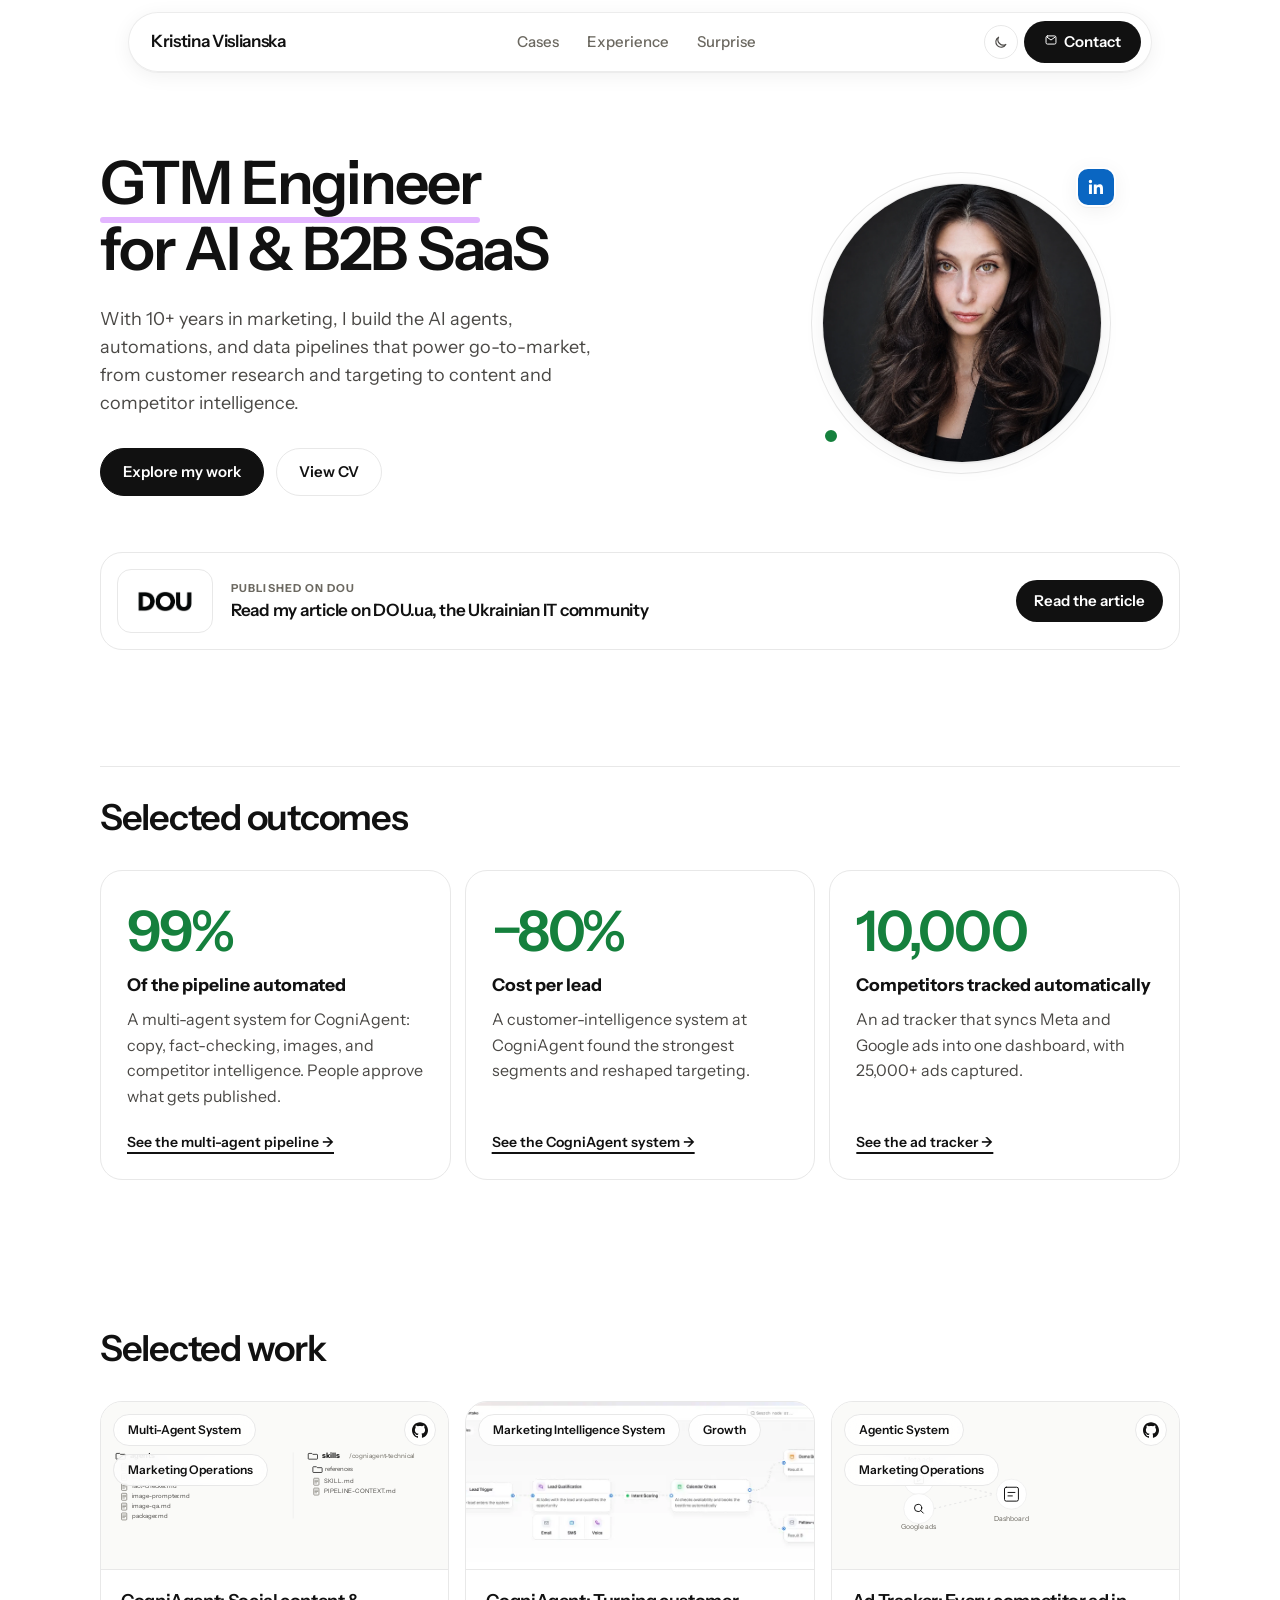
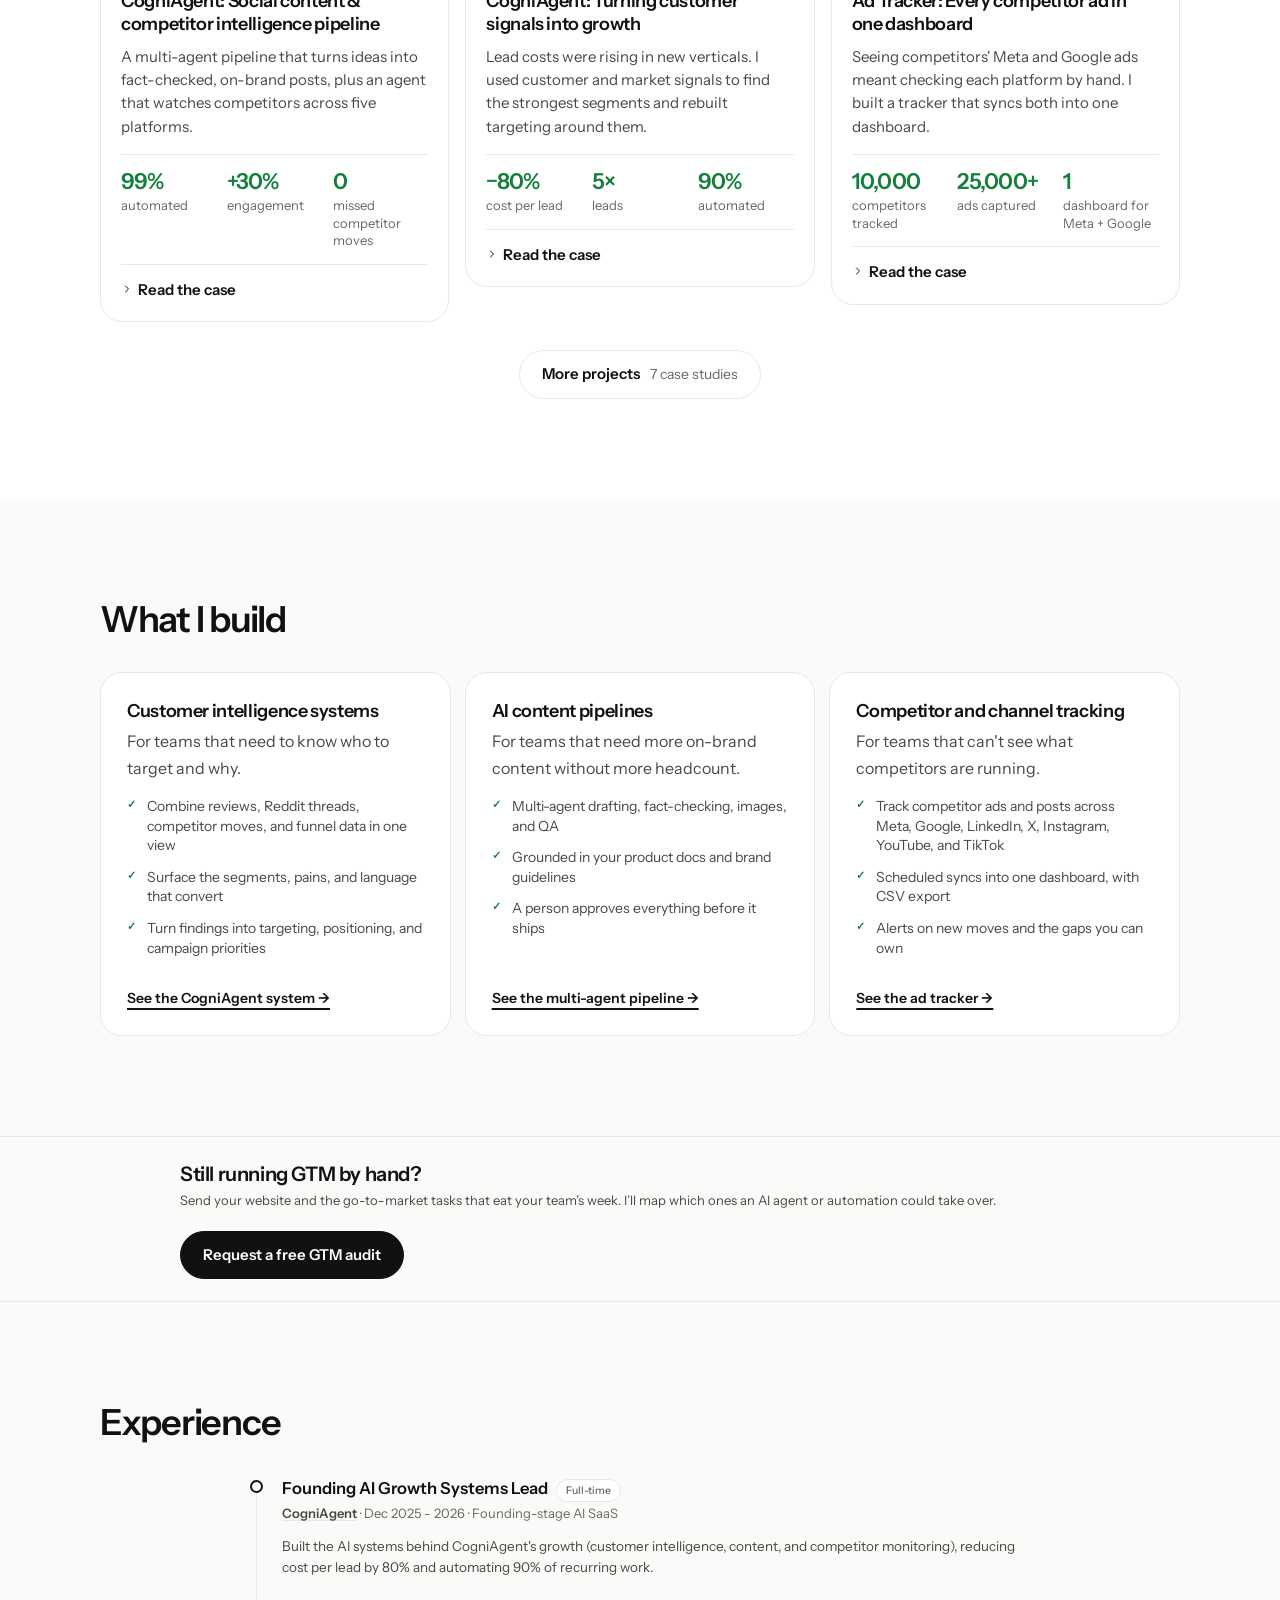
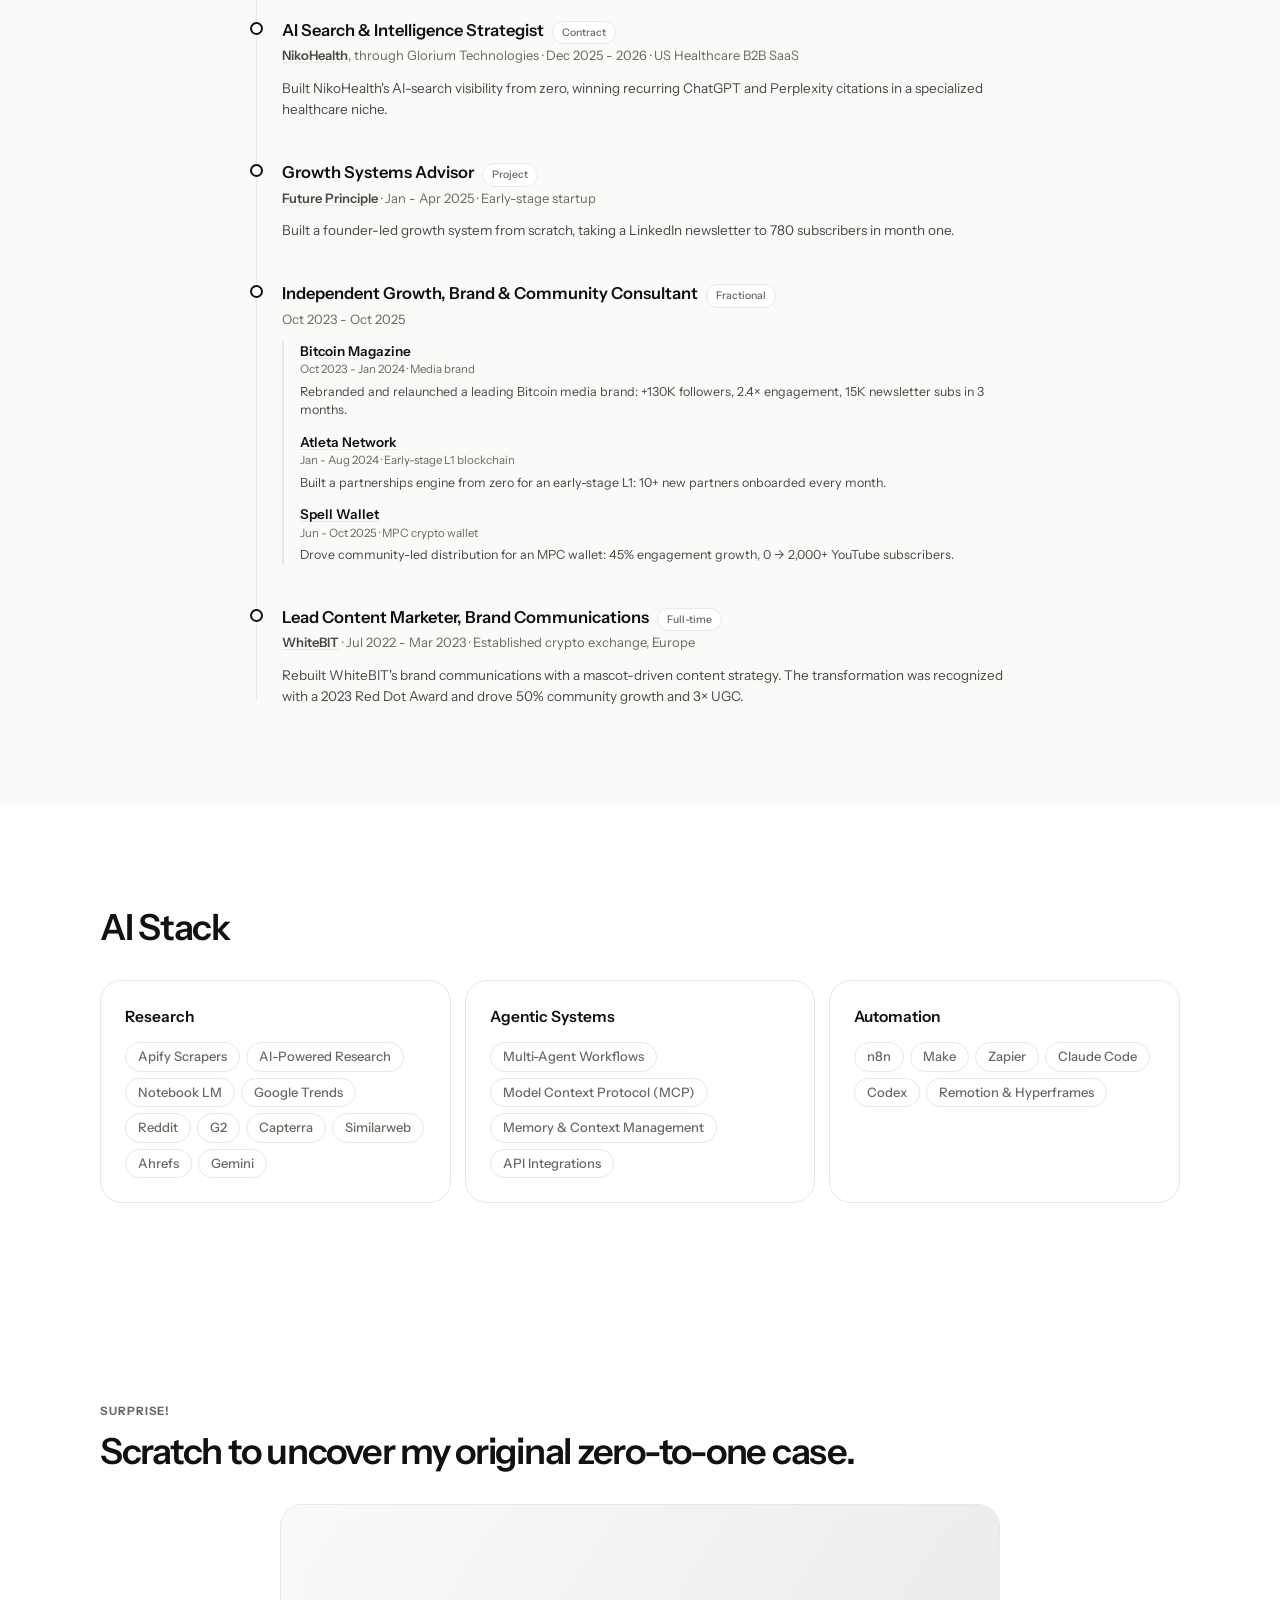
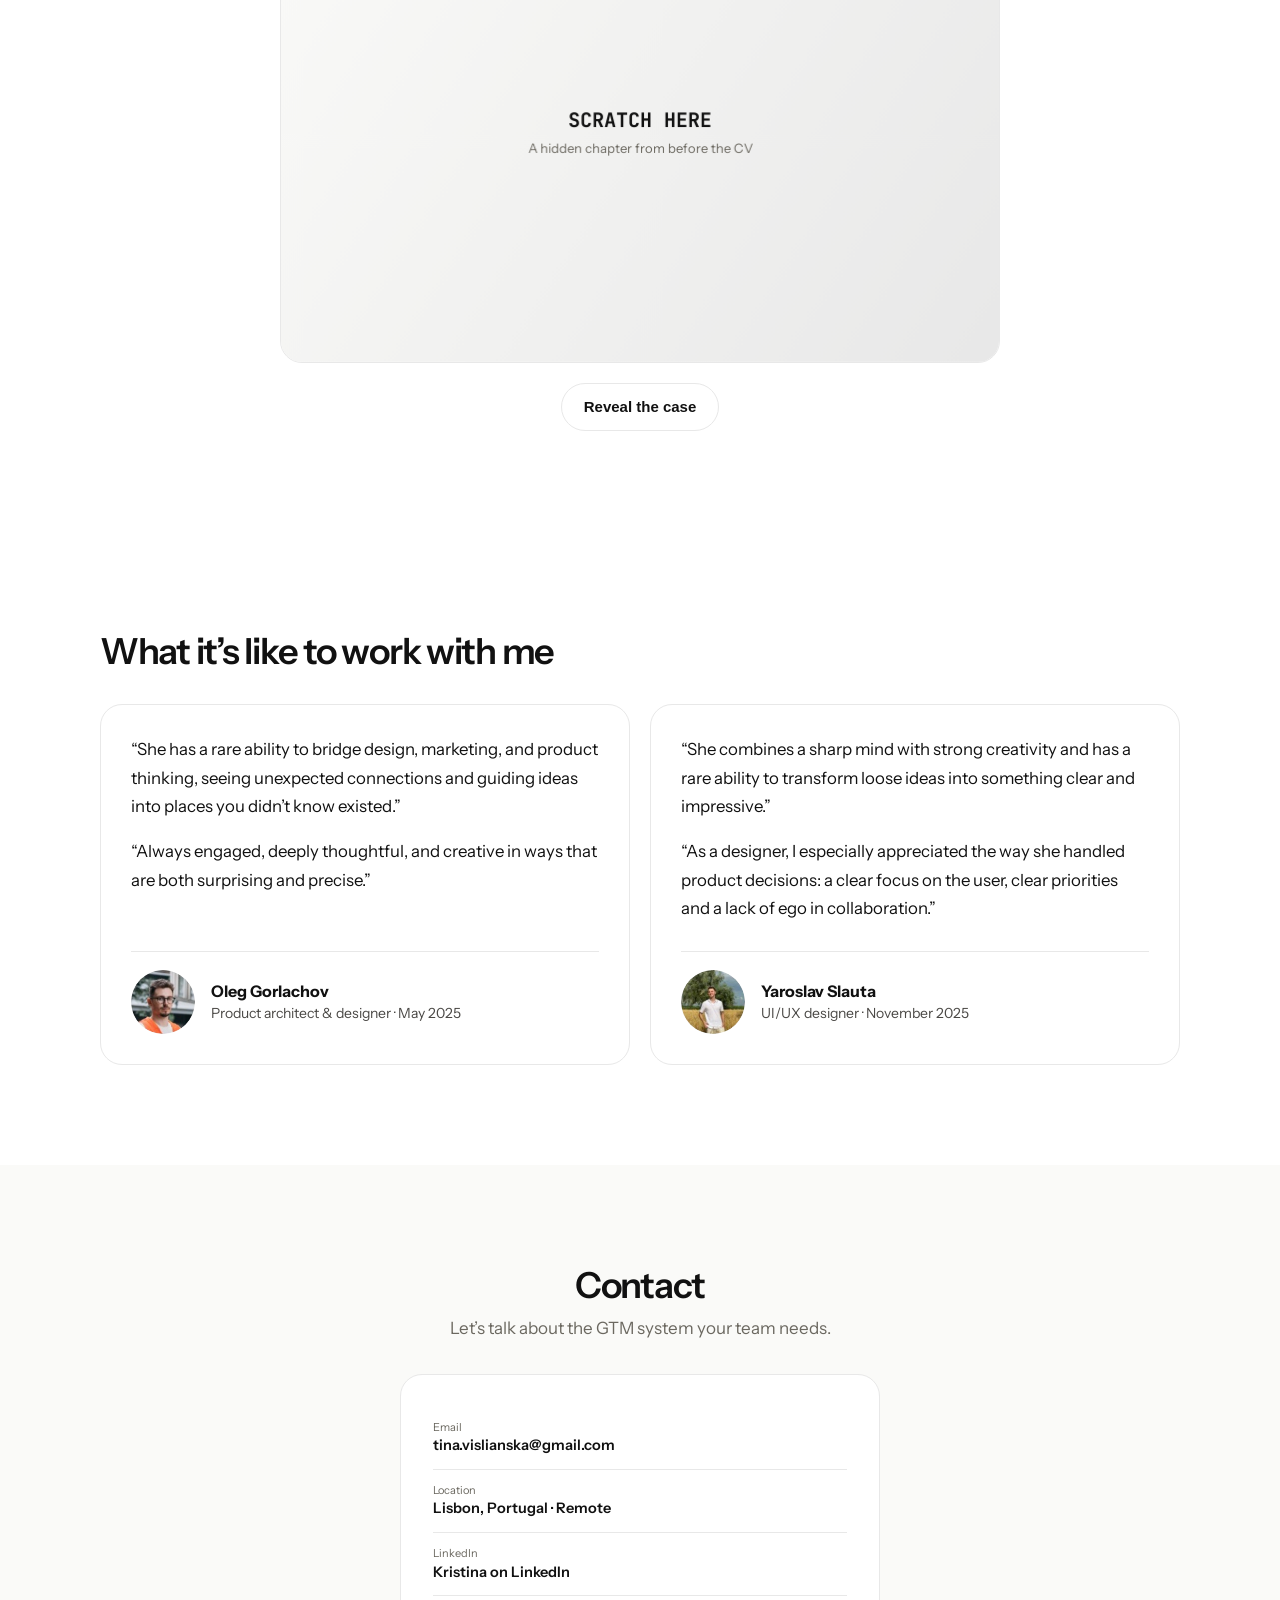
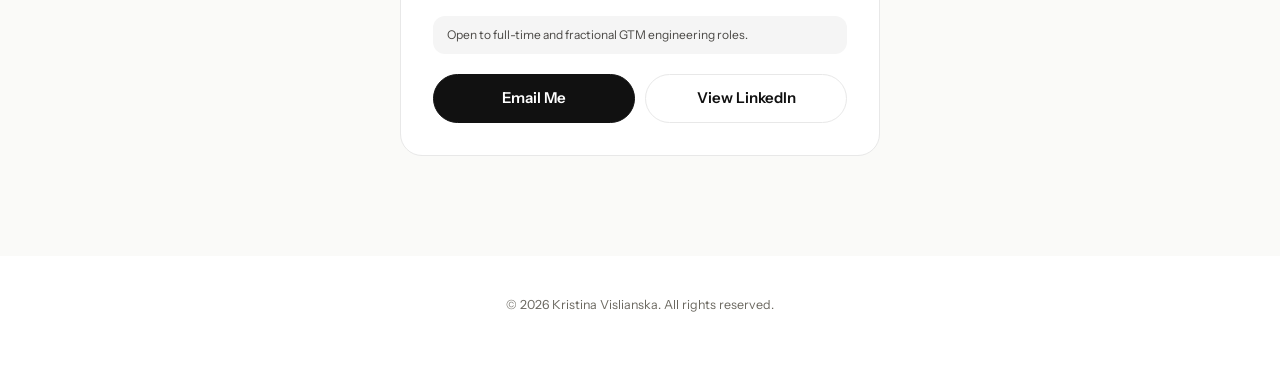
==== commit 316ee672: "Label independent consulting as Fractional Co-Authored-By: Claude Opus 5.5 <noreply@anthropic.com>" ====
--- a/index.html
+++ b/index.html
@@ -1205,7 +1205,7 @@
 
       <div class="tl-item">
         <div class="tl-dot"></div>
-        <div class="tl-head"><span class="tl-role">Independent Growth, Brand &amp; Community Consultant</span><span class="tl-badge">Freelance</span></div>
+        <div class="tl-head"><span class="tl-role">Independent Growth, Brand &amp; Community Consultant</span><span class="tl-badge">Fractional</span></div>
         <div class="tl-meta">Oct 2023 - Oct 2025</div>
         <div class="tl-sub">
           <div class="tl-sub-item">
@@ -1354,7 +1354,7 @@
         <div class="ic" data-icon="link"></div>
         <div><div class="lbl">LinkedIn</div><div class="val"><a href="https://www.linkedin.com/in/kristinavislianska" target="_blank" rel="noopener">Kristina on LinkedIn</a></div></div>
       </div>
-      <div class="contact-status">Open to full-time GTM engineering roles and freelance projects.</div>
+      <div class="contact-status">Open to full-time and fractional GTM engineering roles.</div>
       <div class="contact-cta">
         <a href="mailto:tina.vislianska@gmail.com" class="btn primary">Email Me</a>
         <a href="https://www.linkedin.com/in/kristinavislianska" target="_blank" rel="noopener" class="btn secondary">View LinkedIn</a>
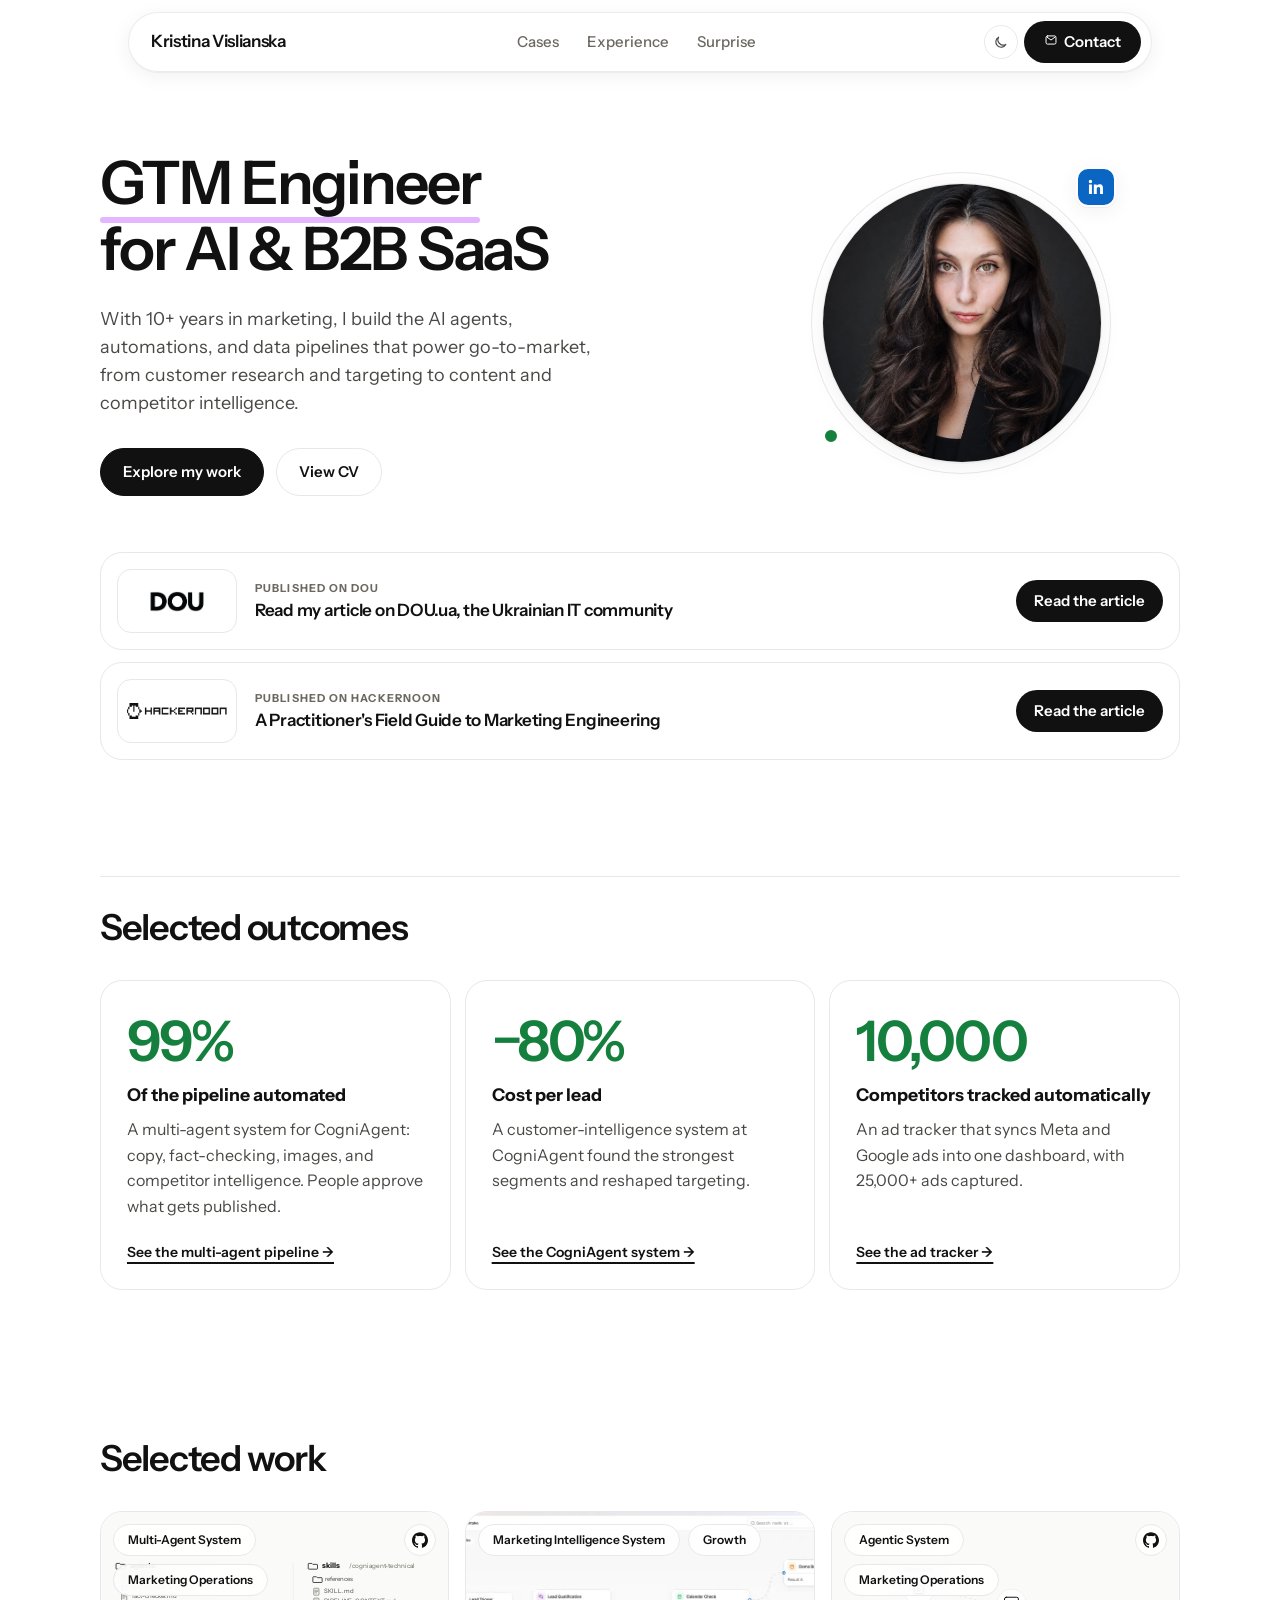
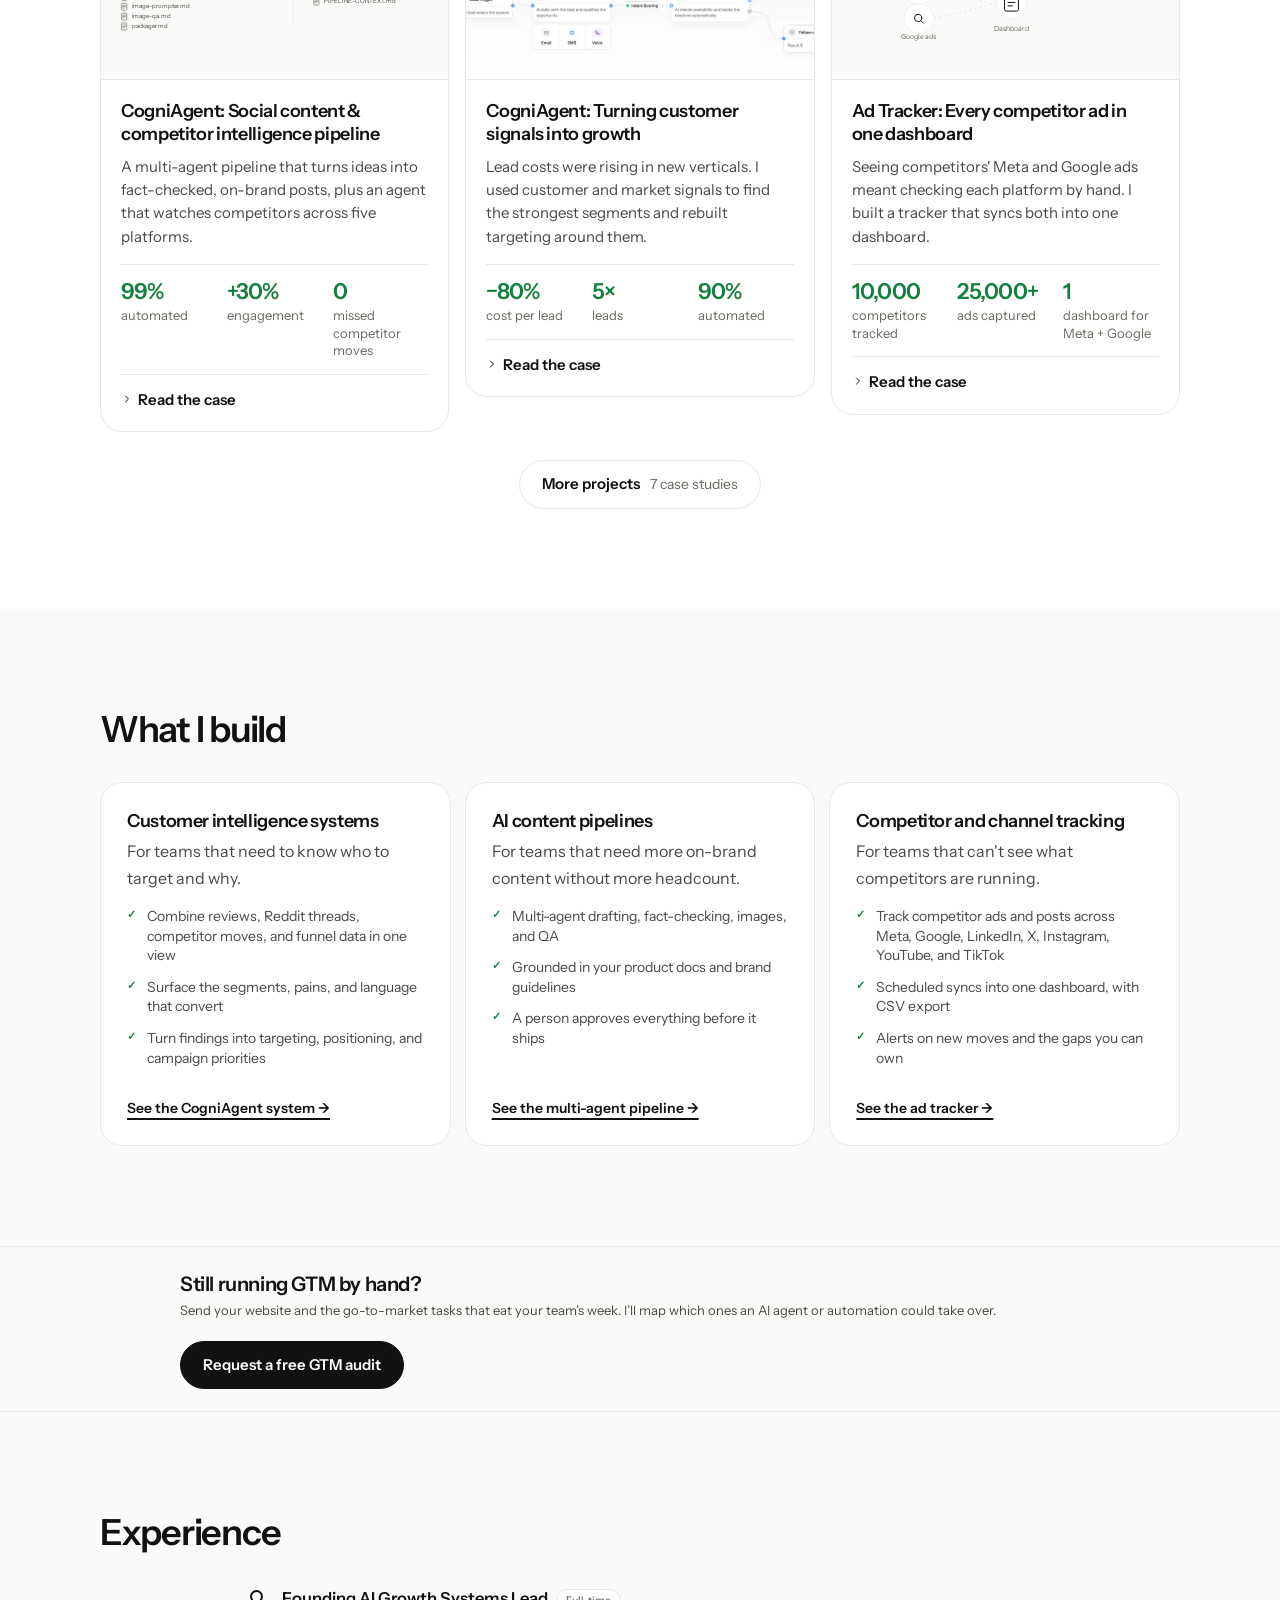
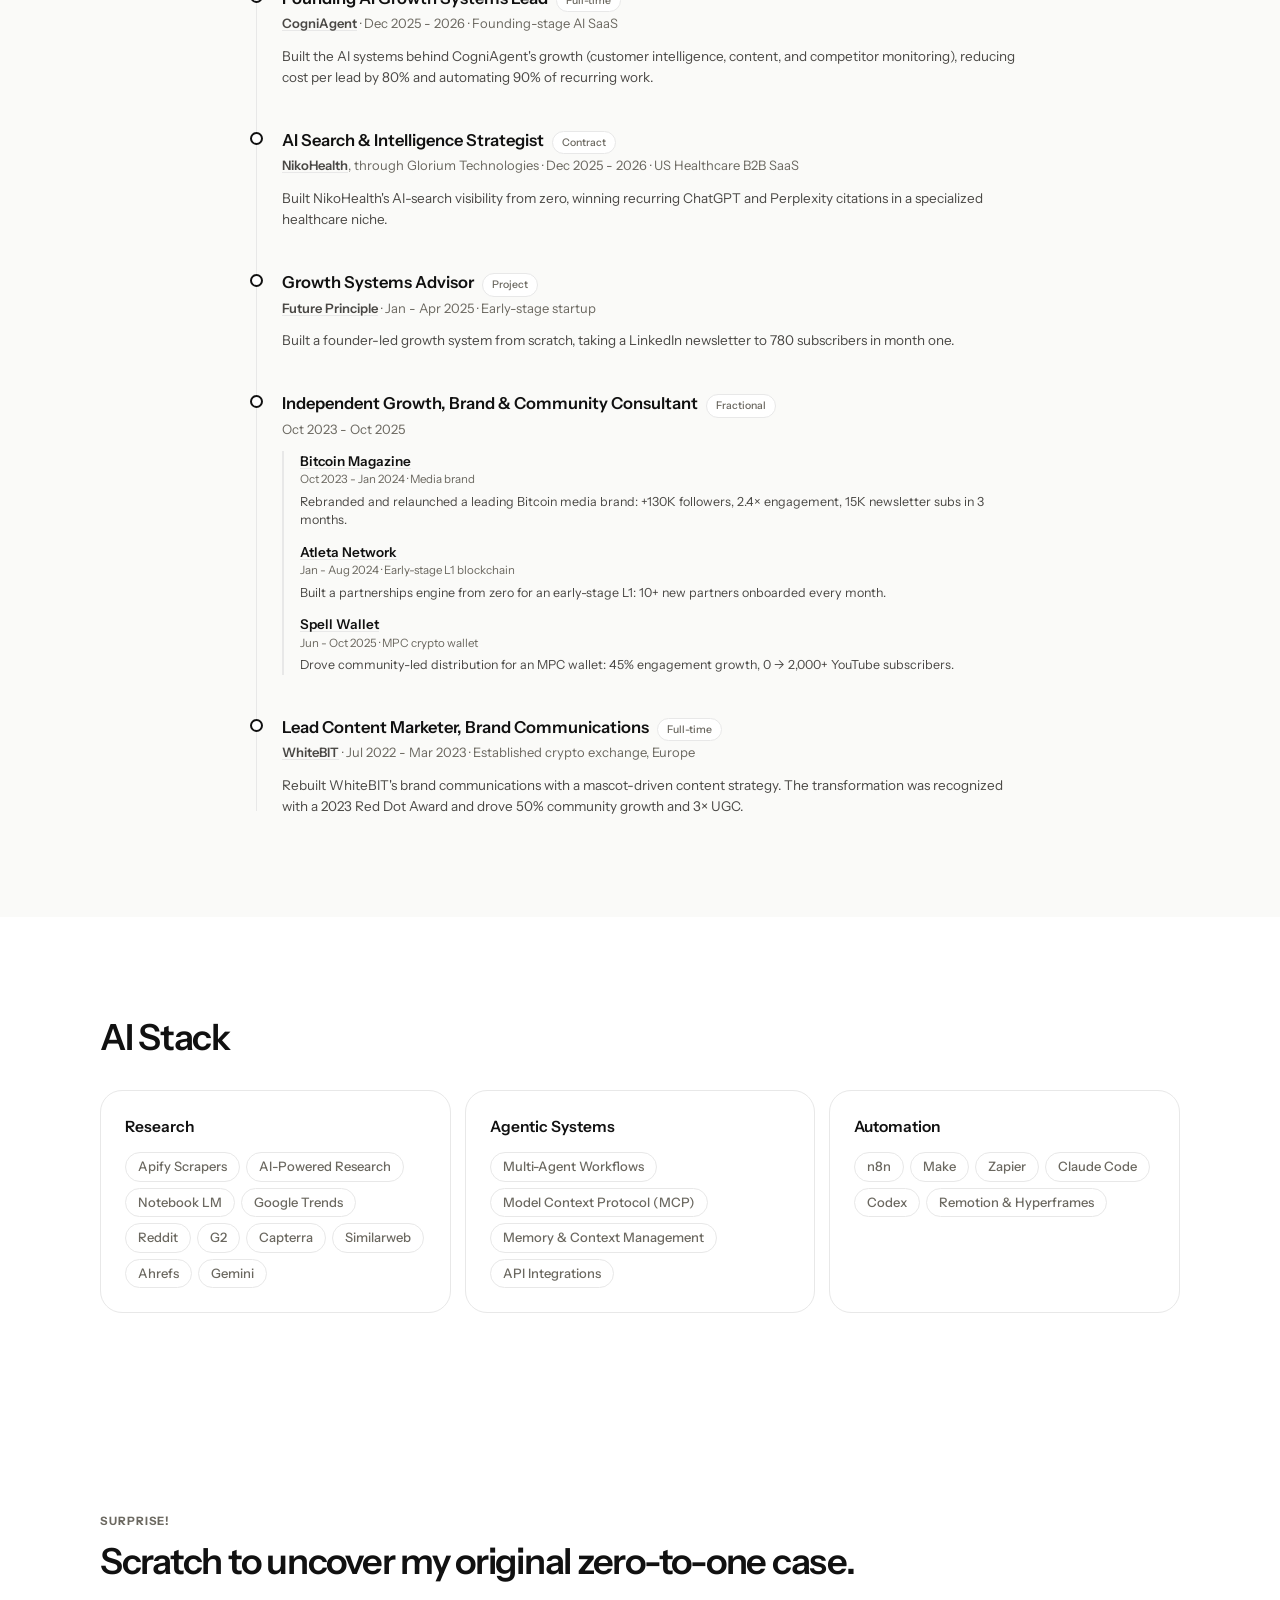
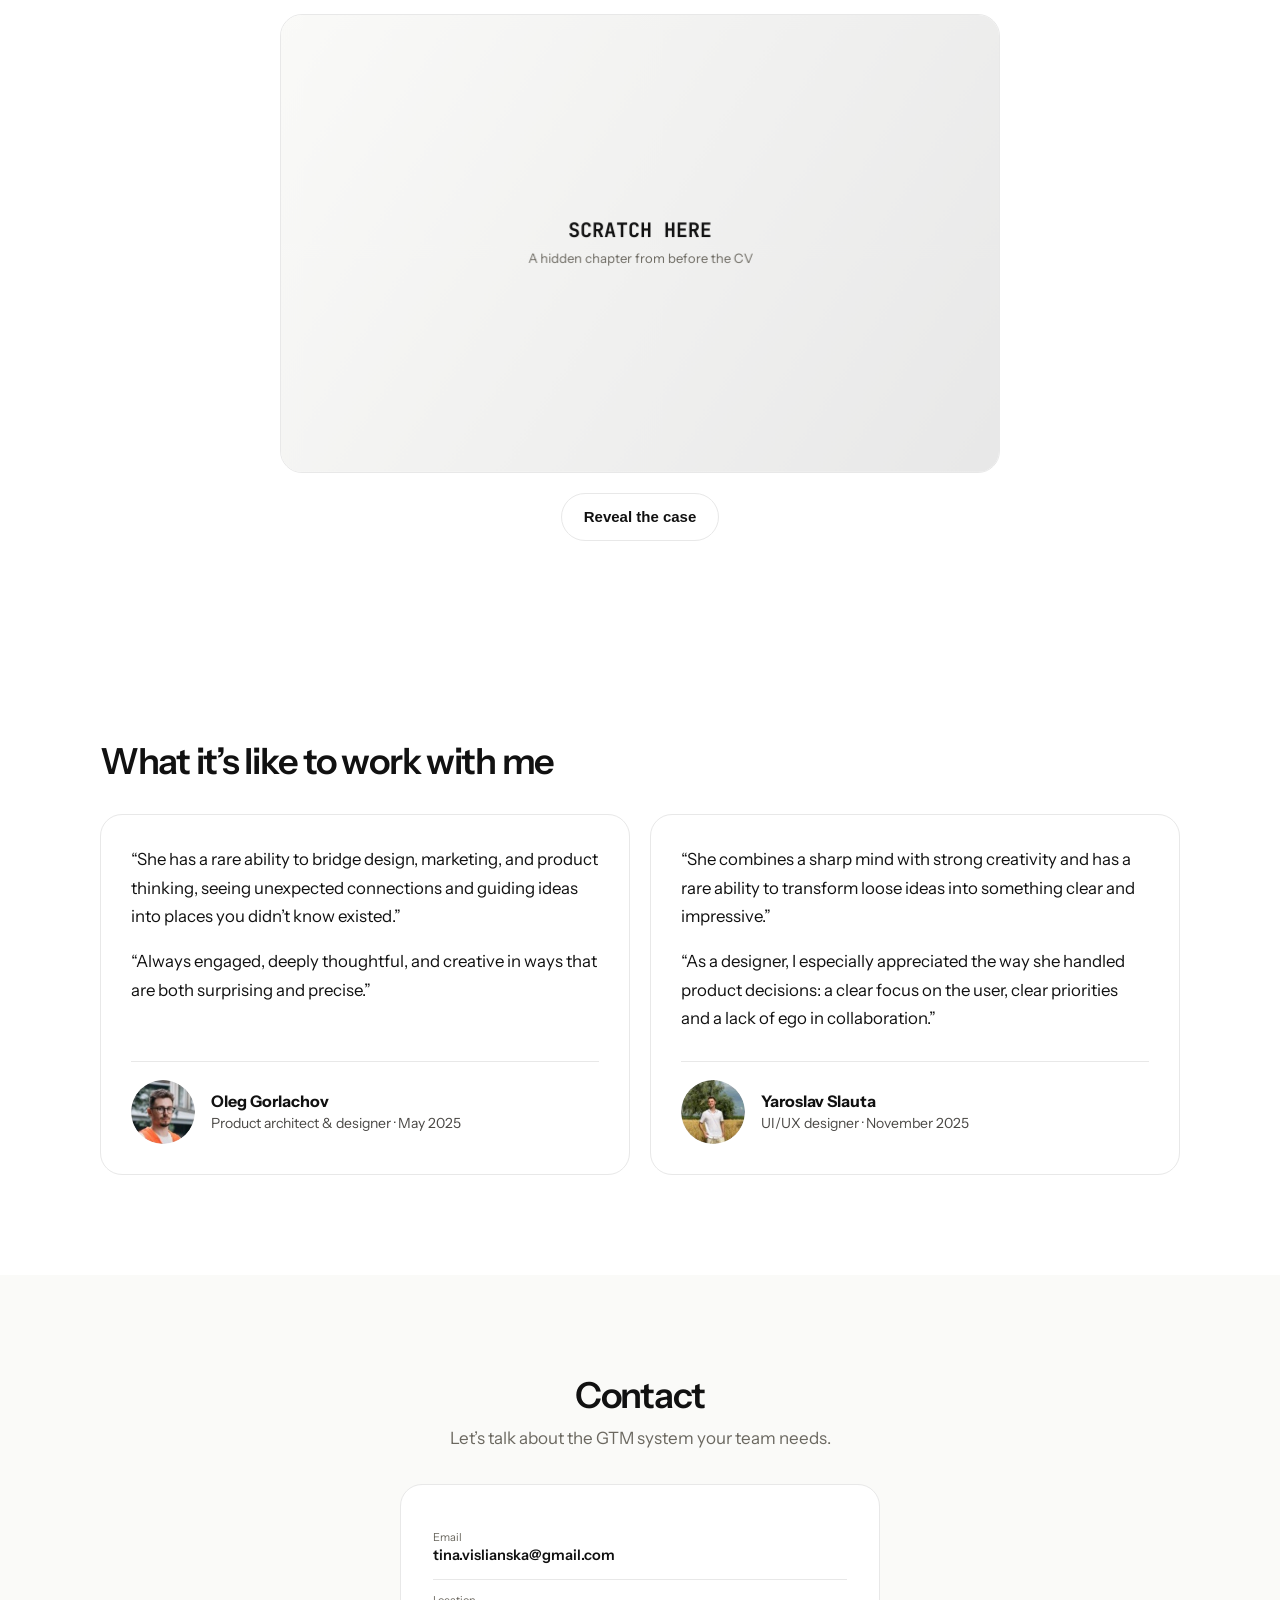
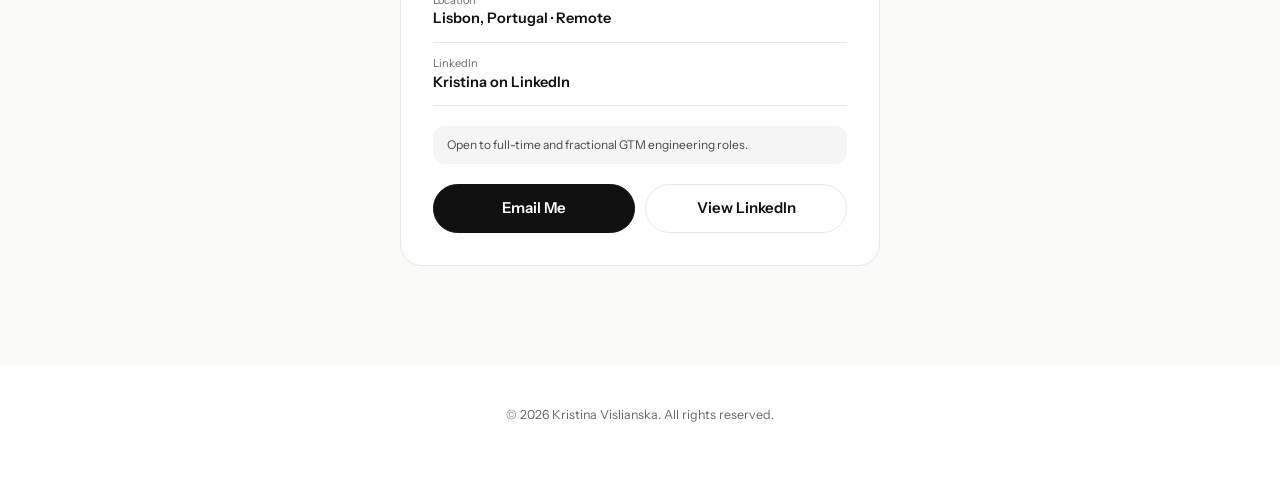
==== commit 6d1948ee: "Add HackerNoon article card under the DOU card Co-Authored-By: Claude Opus 5.5 <noreply@anthropic.co" ====
--- a/index.html
+++ b/index.html
@@ -794,9 +794,11 @@
   .press-card:hover { border-color: var(--text); box-shadow: 0 0 0 1px var(--text); }
   .press-logo {
     display: flex; align-items: center; justify-content: center; flex-shrink: 0;
-    width: 96px; height: 64px; background: #fff; border: 1px solid var(--border); border-radius: 14px;
+    width: 120px; height: 64px; background: #fff; border: 1px solid var(--border); border-radius: 14px;
   }
   .press-logo img { width: 60px; height: auto; }
+  .press-logo img.logo-wide { width: 100px; }
+  .press-card + .press-card { margin-top: 12px; }
   .press-text { display: flex; flex-direction: column; gap: 2px; flex: 1; min-width: 0; }
   .press-label { font-size: 11px; font-weight: 700; letter-spacing: .1em; text-transform: uppercase; color: var(--muted); }
   .press-title { font-size: 1.0625rem; font-weight: 600; letter-spacing: -.015em; line-height: 1.35; }
@@ -806,7 +808,7 @@
   }
   @media (max-width: 640px) {
     .press-card { flex-wrap: wrap; }
-    .press-text { flex-basis: calc(100% - 114px); }
+    .press-text { flex-basis: calc(100% - 138px); }
     .press-cta { width: 100%; text-align: center; }
   }
 
@@ -858,6 +860,14 @@
       <span class="press-text">
         <span class="press-label">Published on DOU</span>
         <span class="press-title">Read my article on DOU.ua, the Ukrainian IT community</span>
+      </span>
+      <span class="press-cta">Read the article</span>
+    </a>
+    <a class="press-card" href="https://hackernoon.com/a-practitioners-field-guide-to-marketing-engineering" target="_blank" rel="noopener">
+      <span class="press-logo"><img class="logo-wide" src="images/hackernoon-logo.png" alt="HackerNoon" width="619" height="100"></span>
+      <span class="press-text">
+        <span class="press-label">Published on HackerNoon</span>
+        <span class="press-title">A Practitioner's Field Guide to Marketing Engineering</span>
       </span>
       <span class="press-cta">Read the article</span>
     </a>
